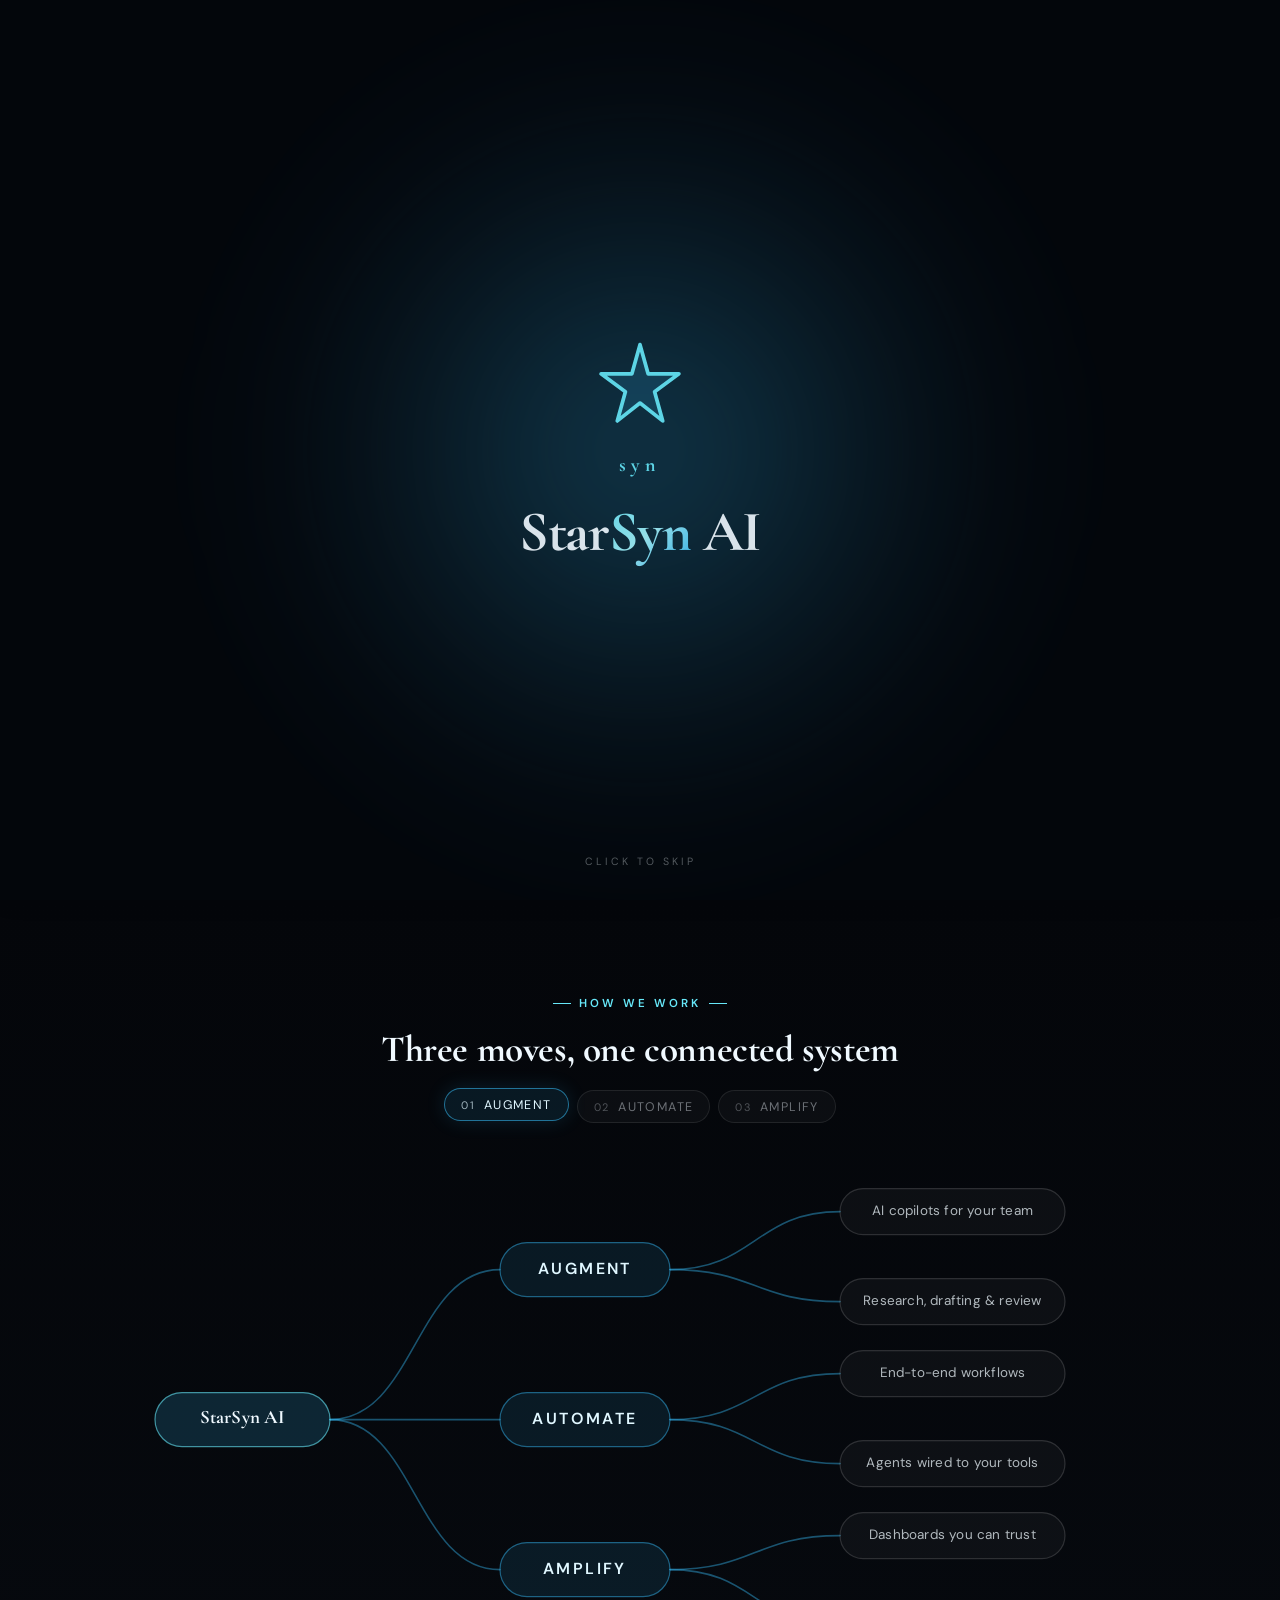
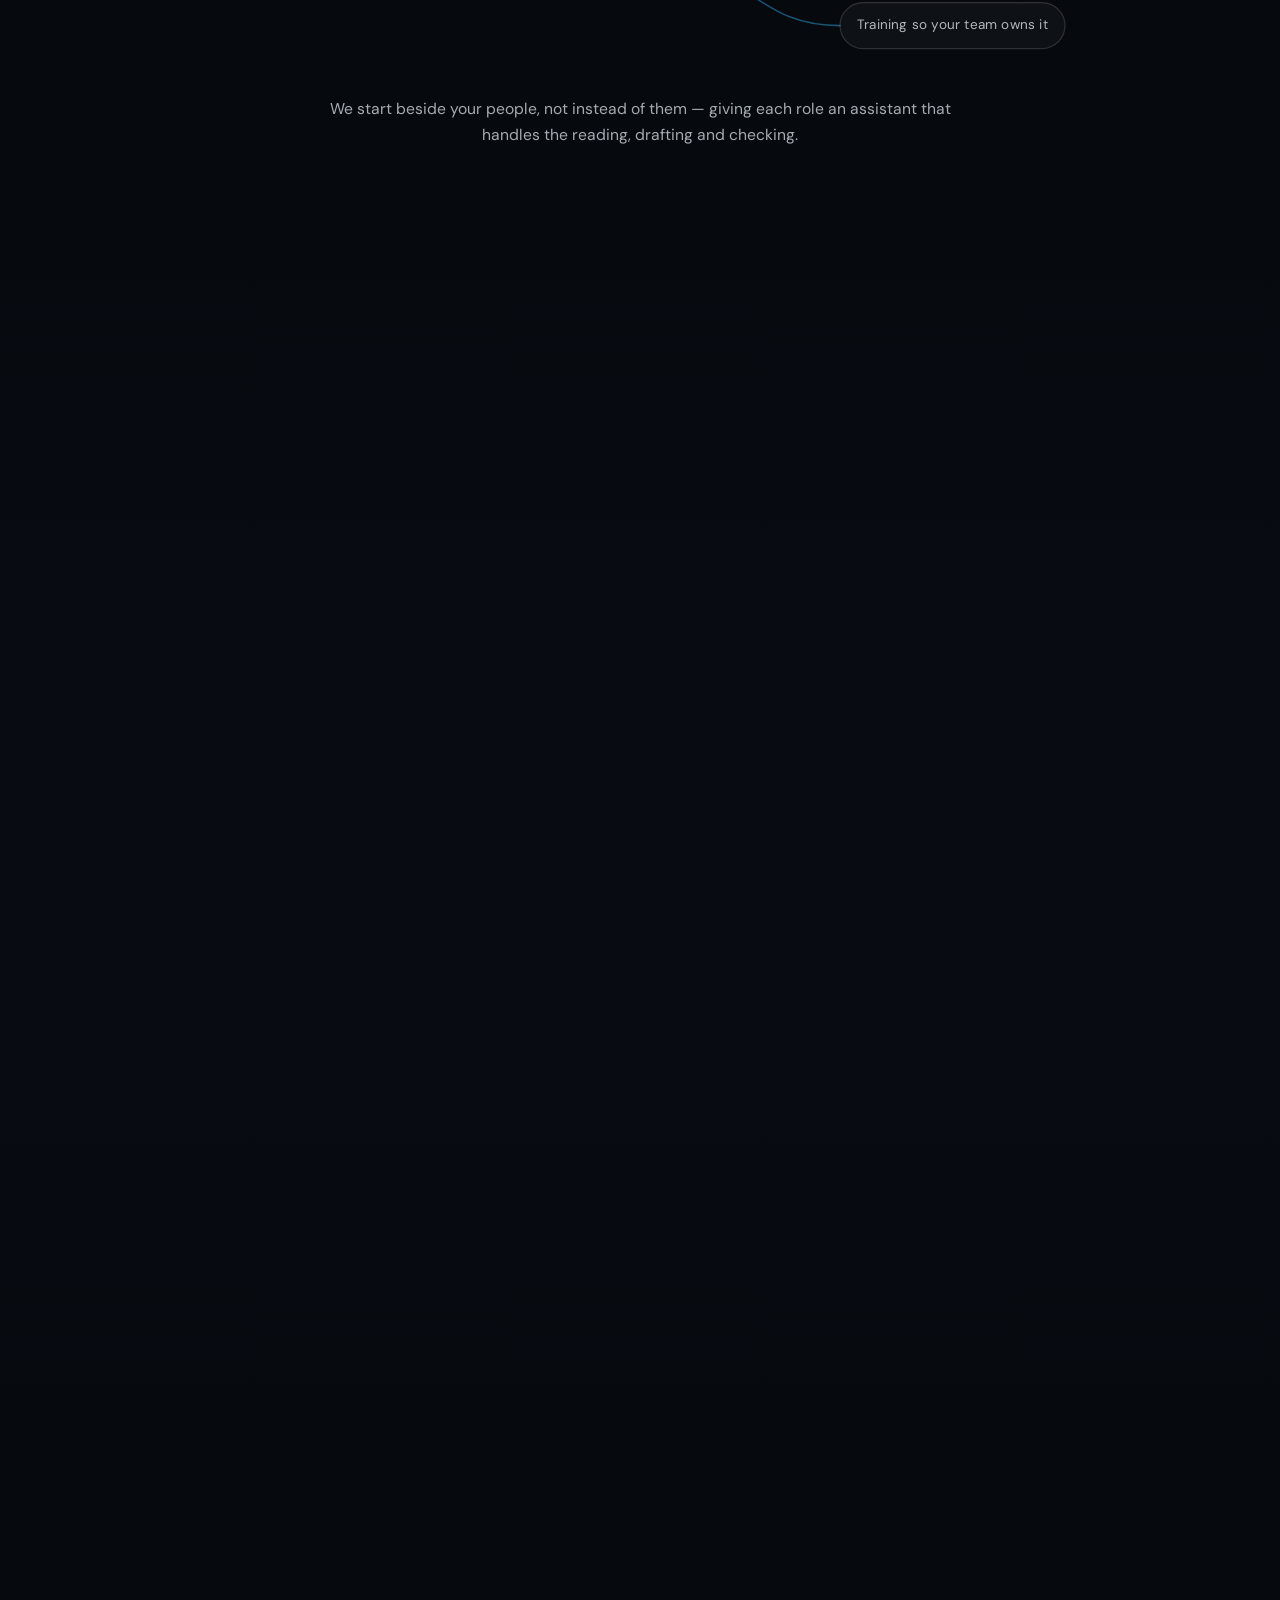
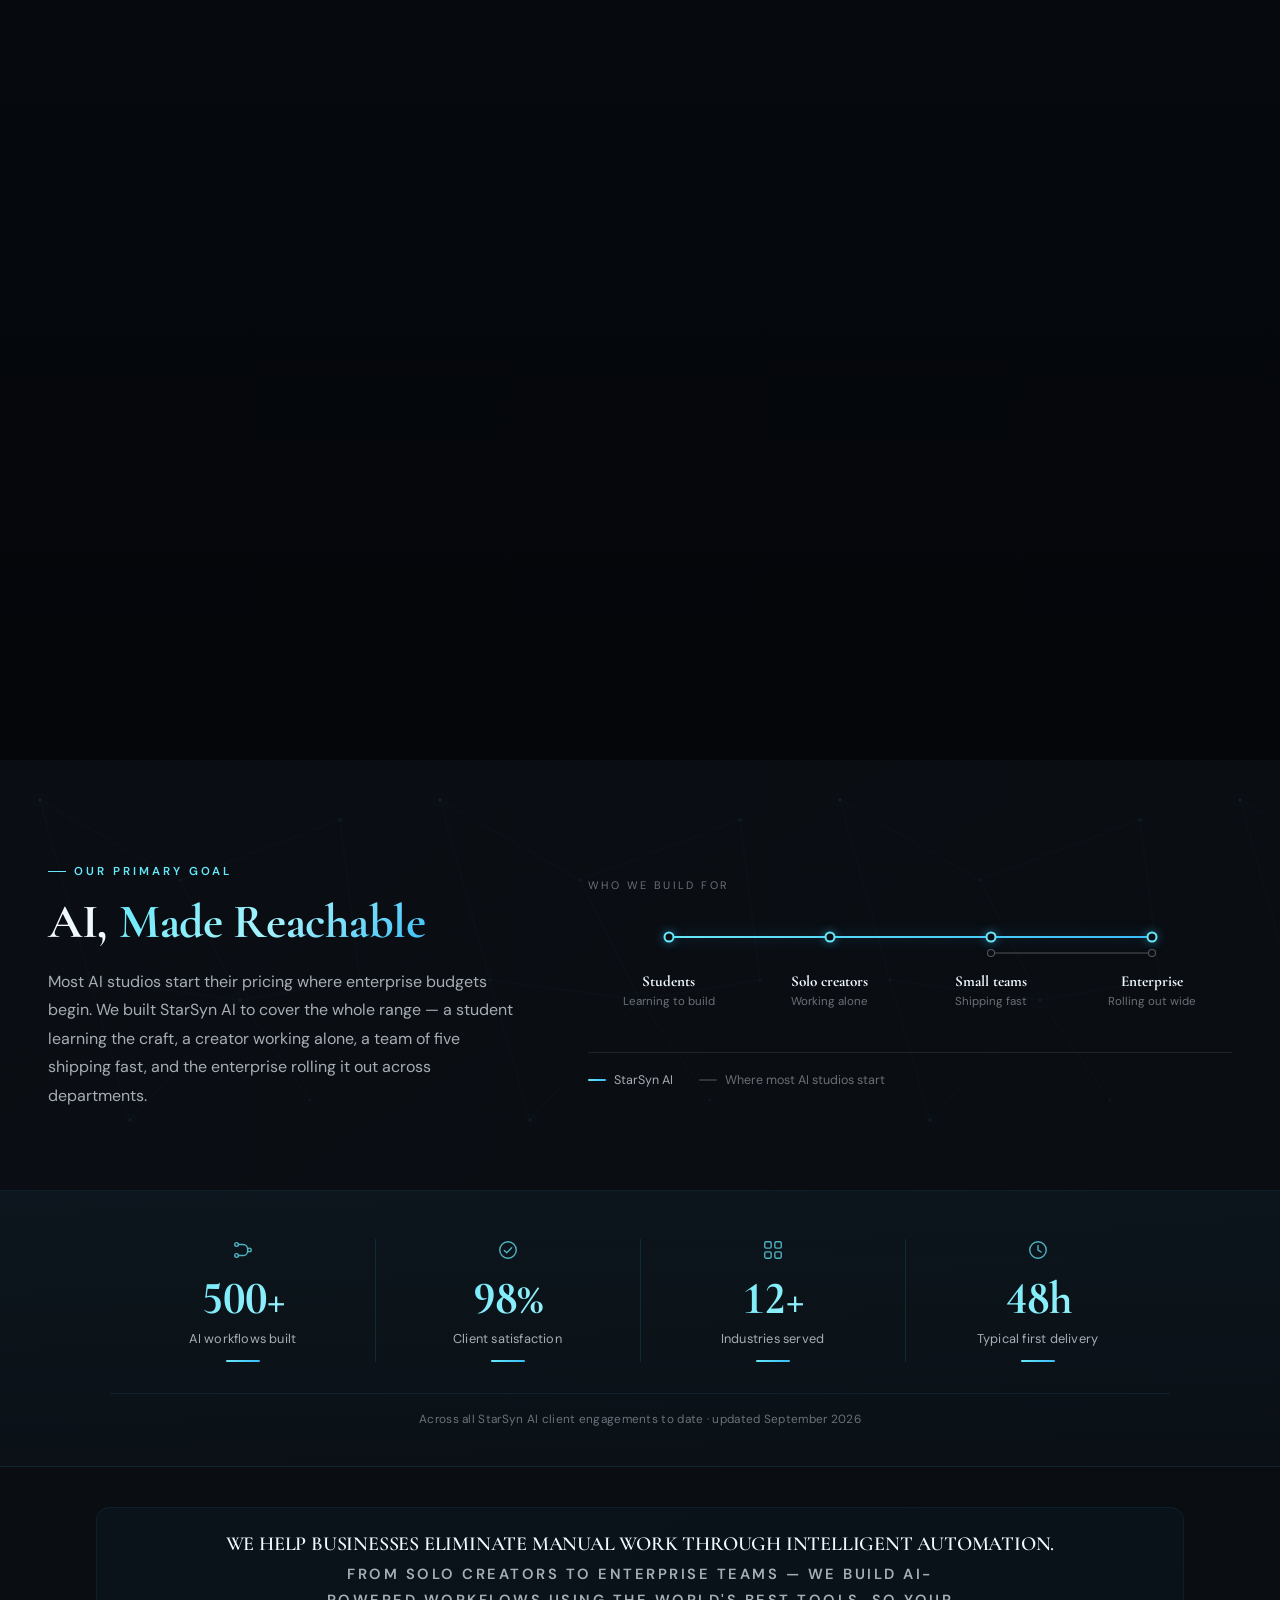
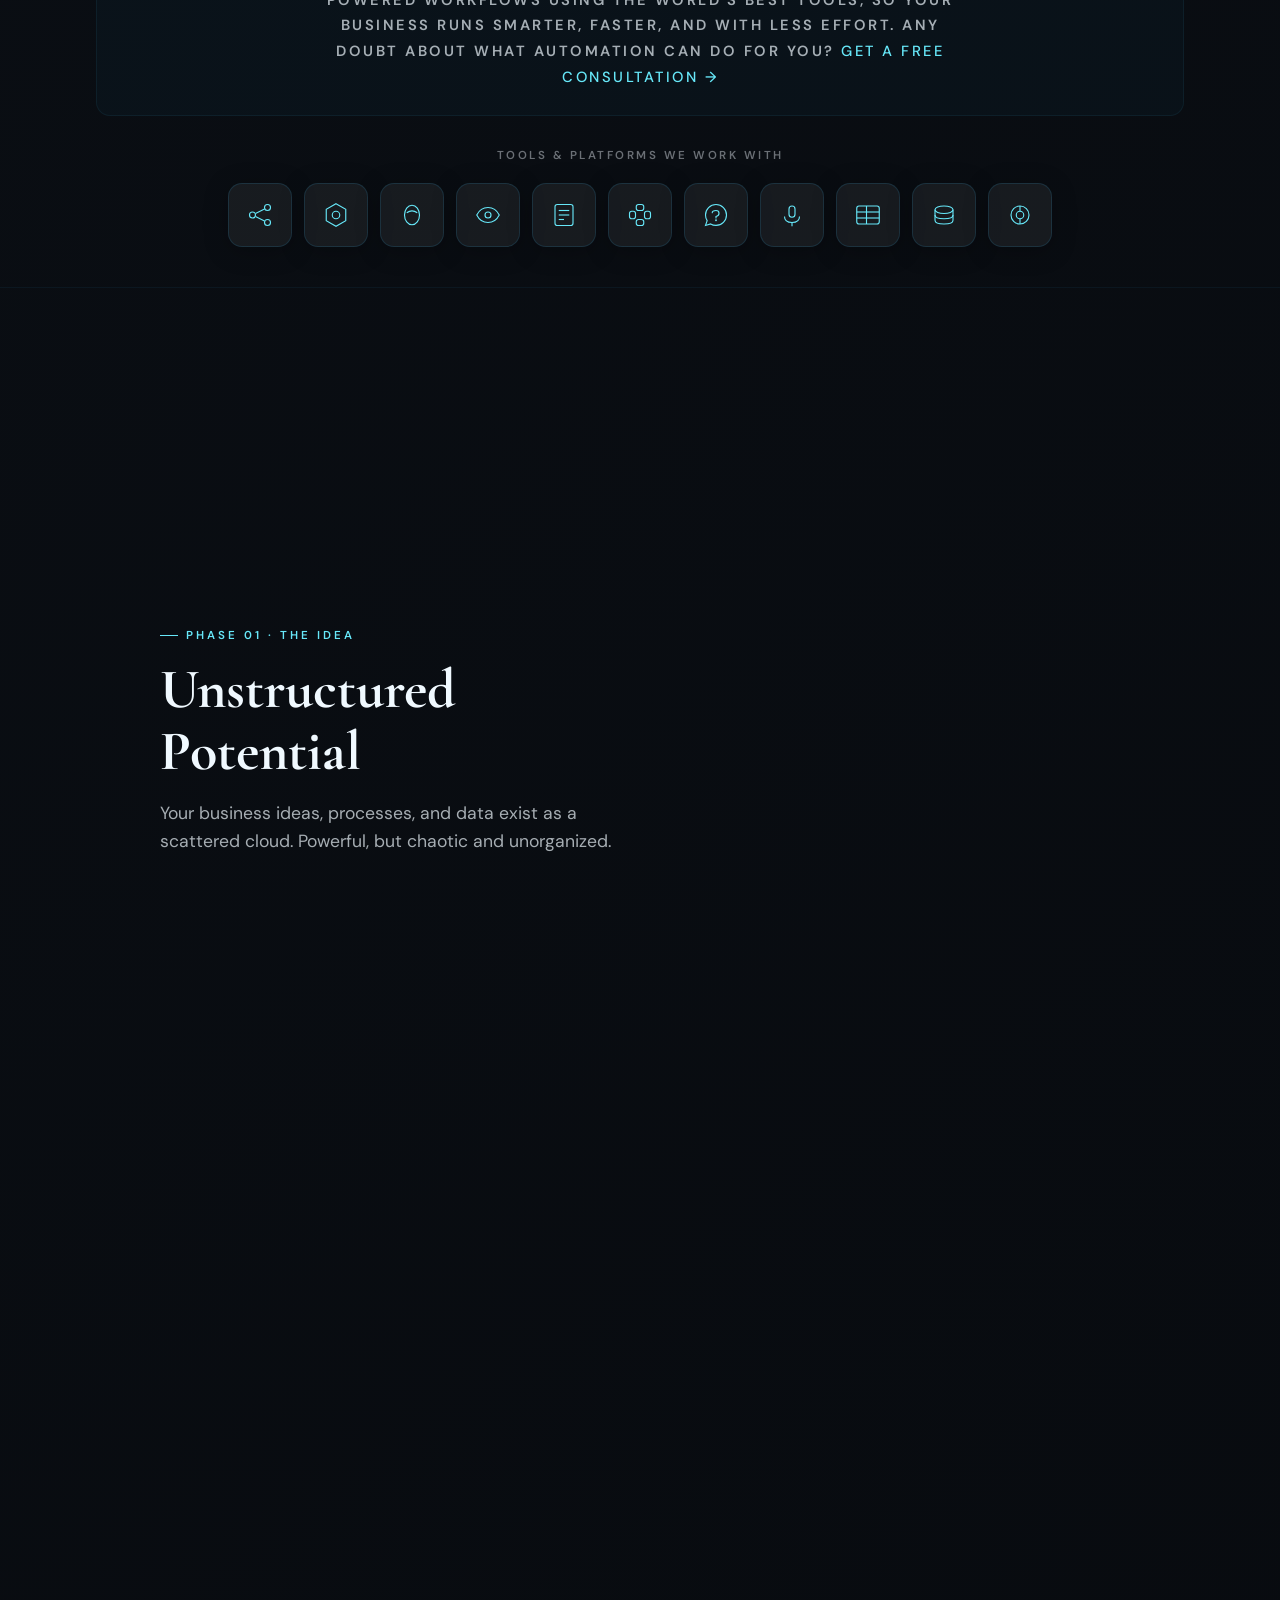
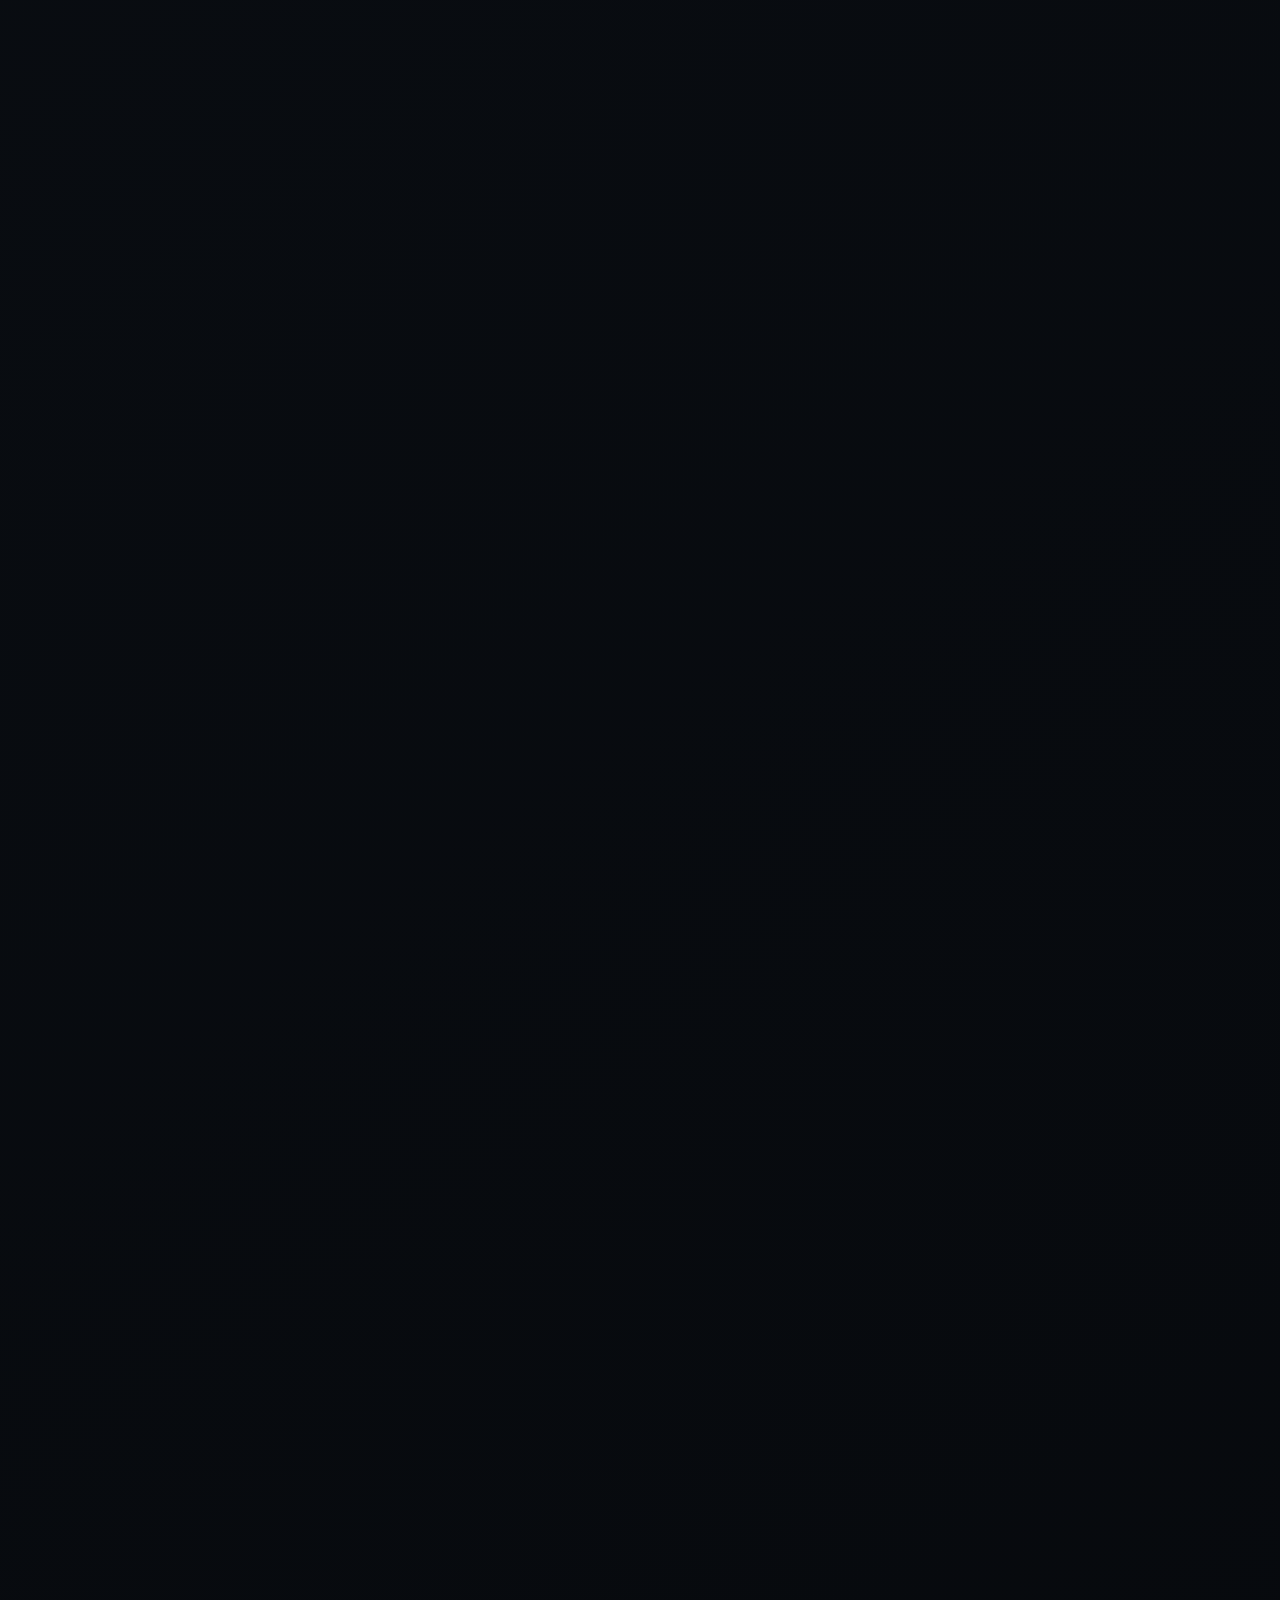
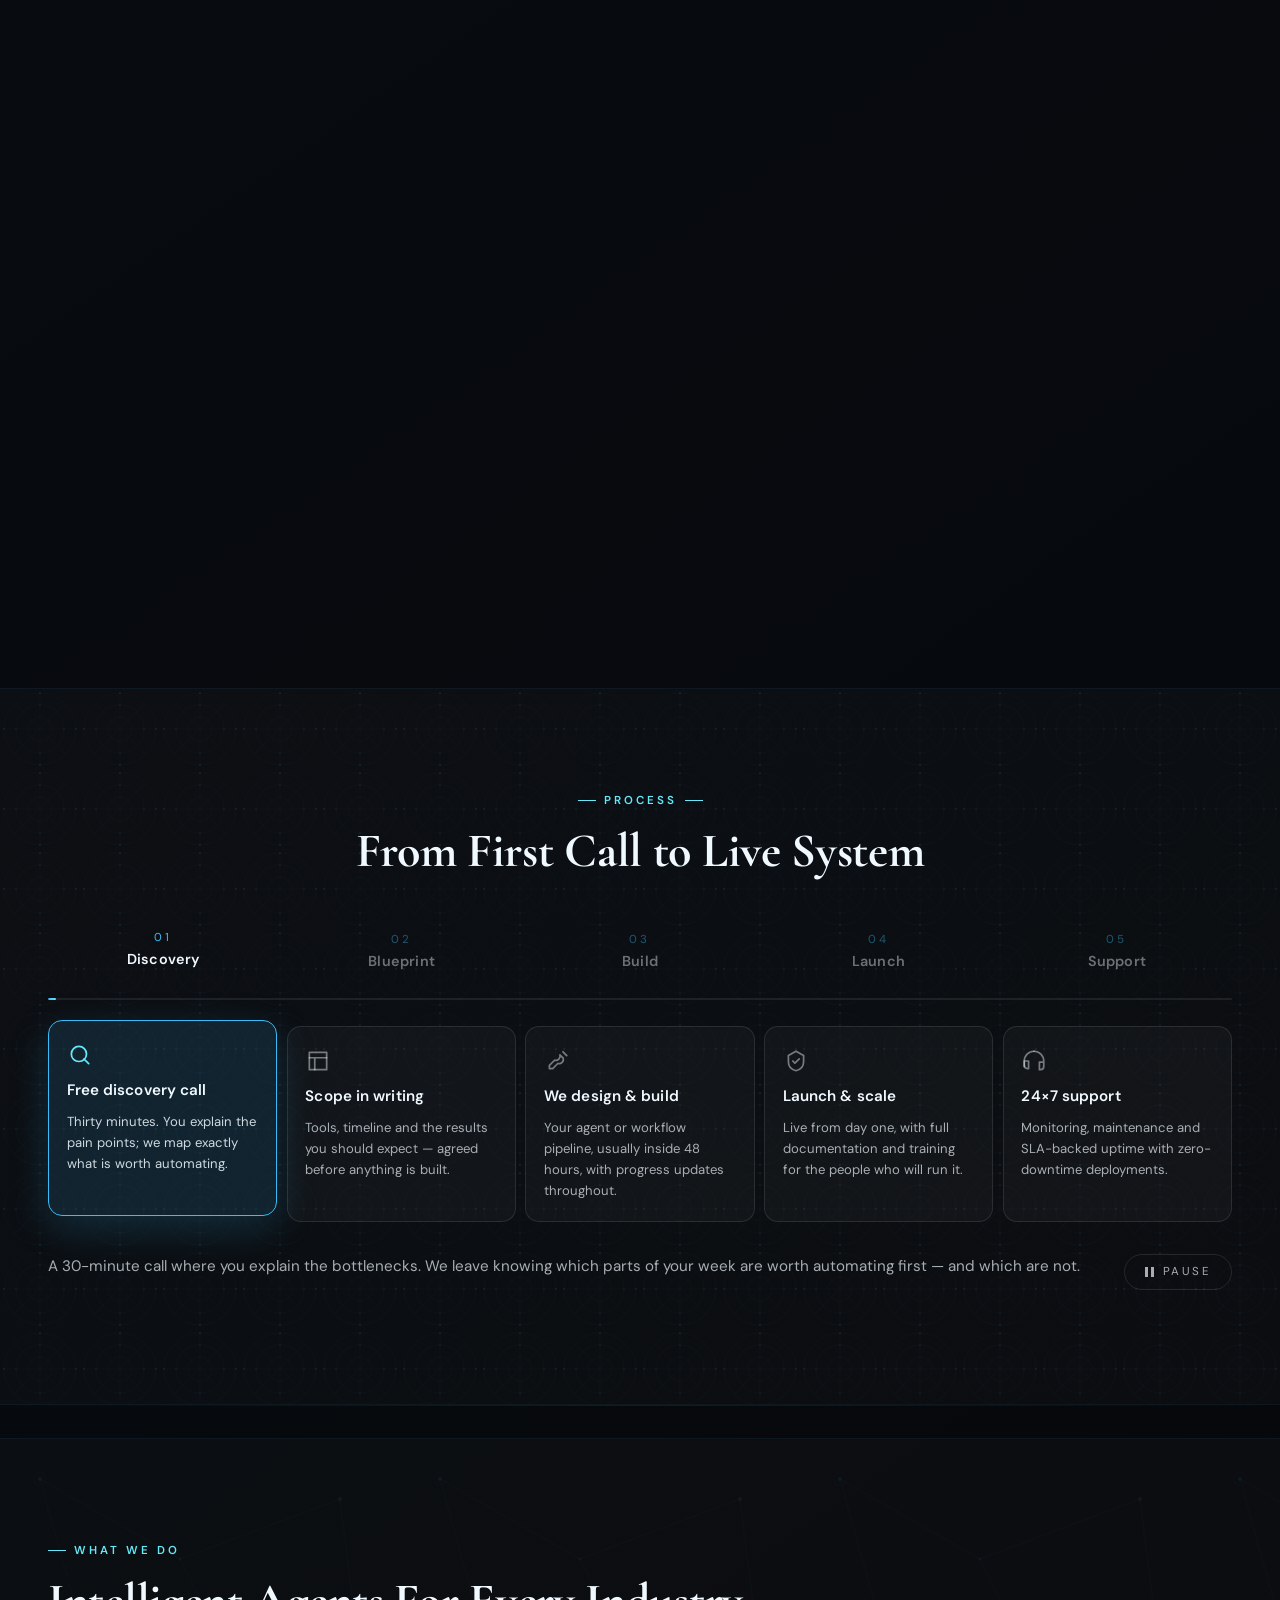
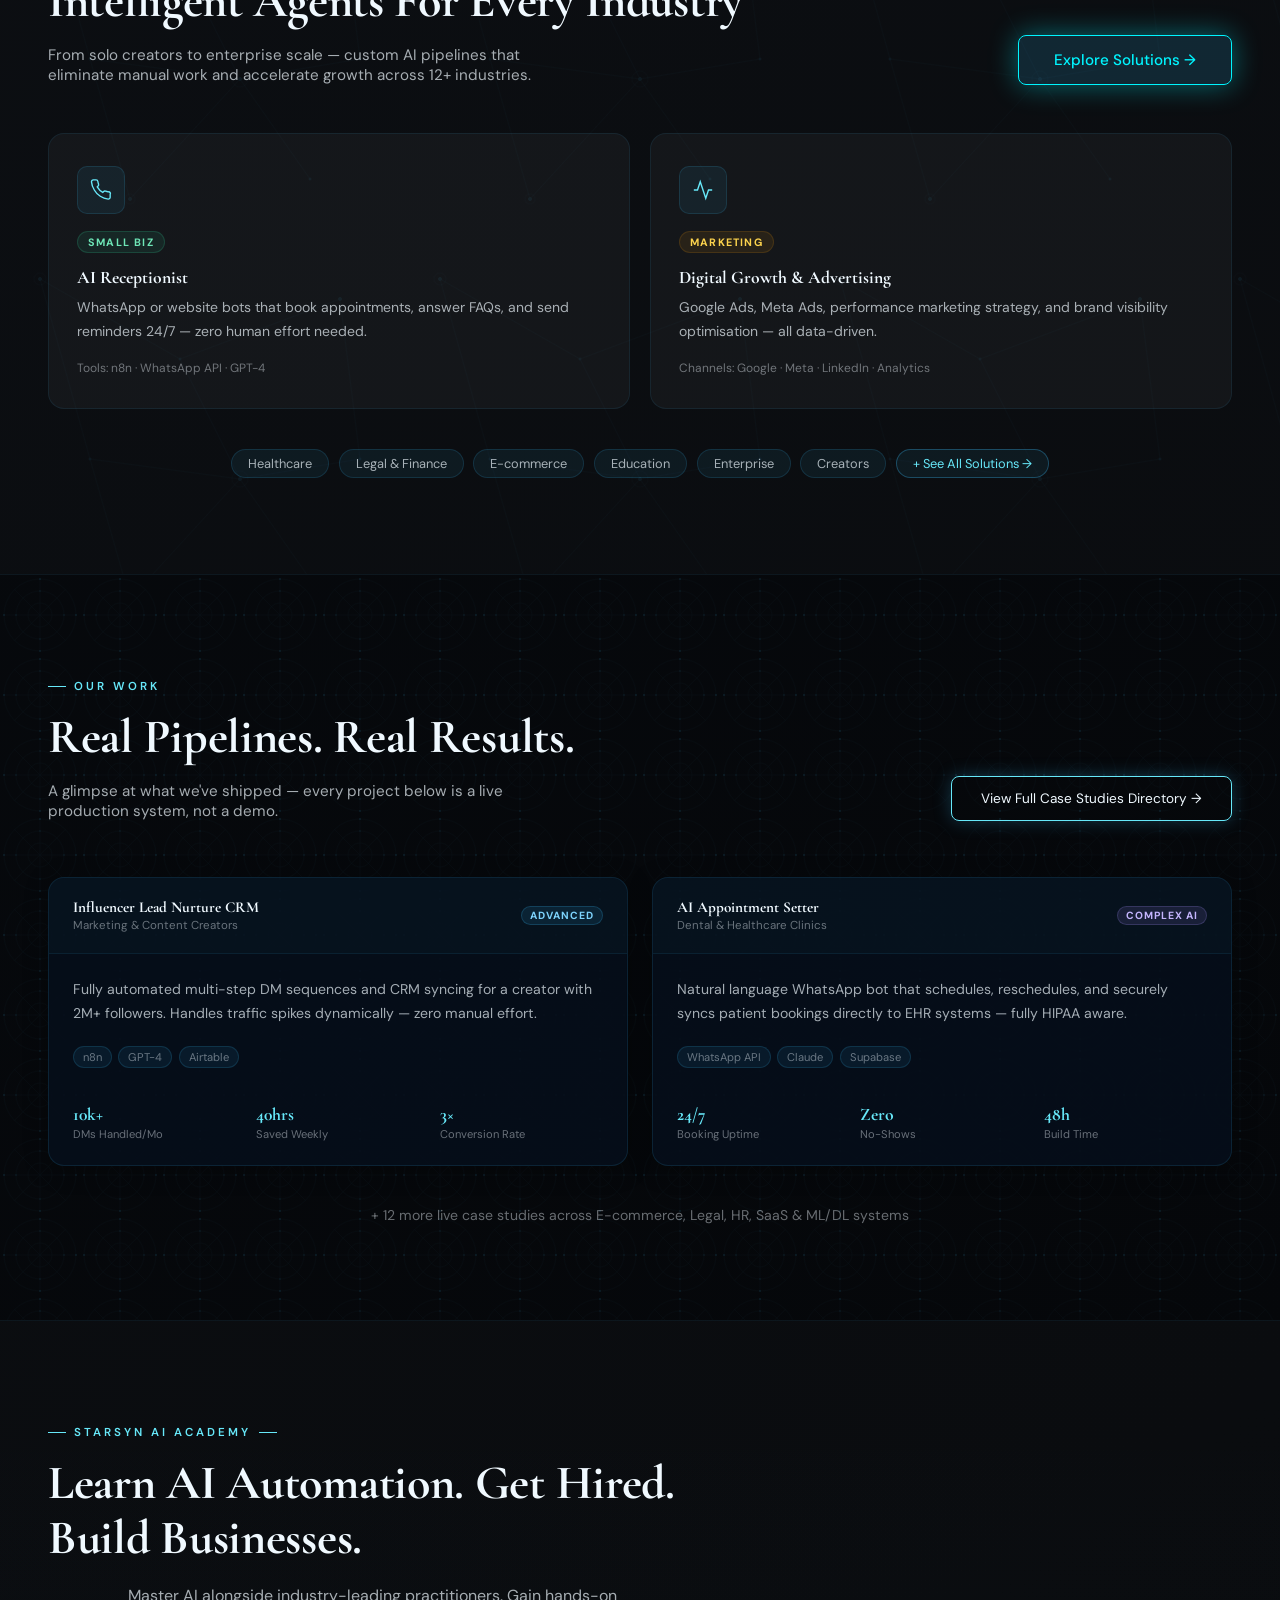
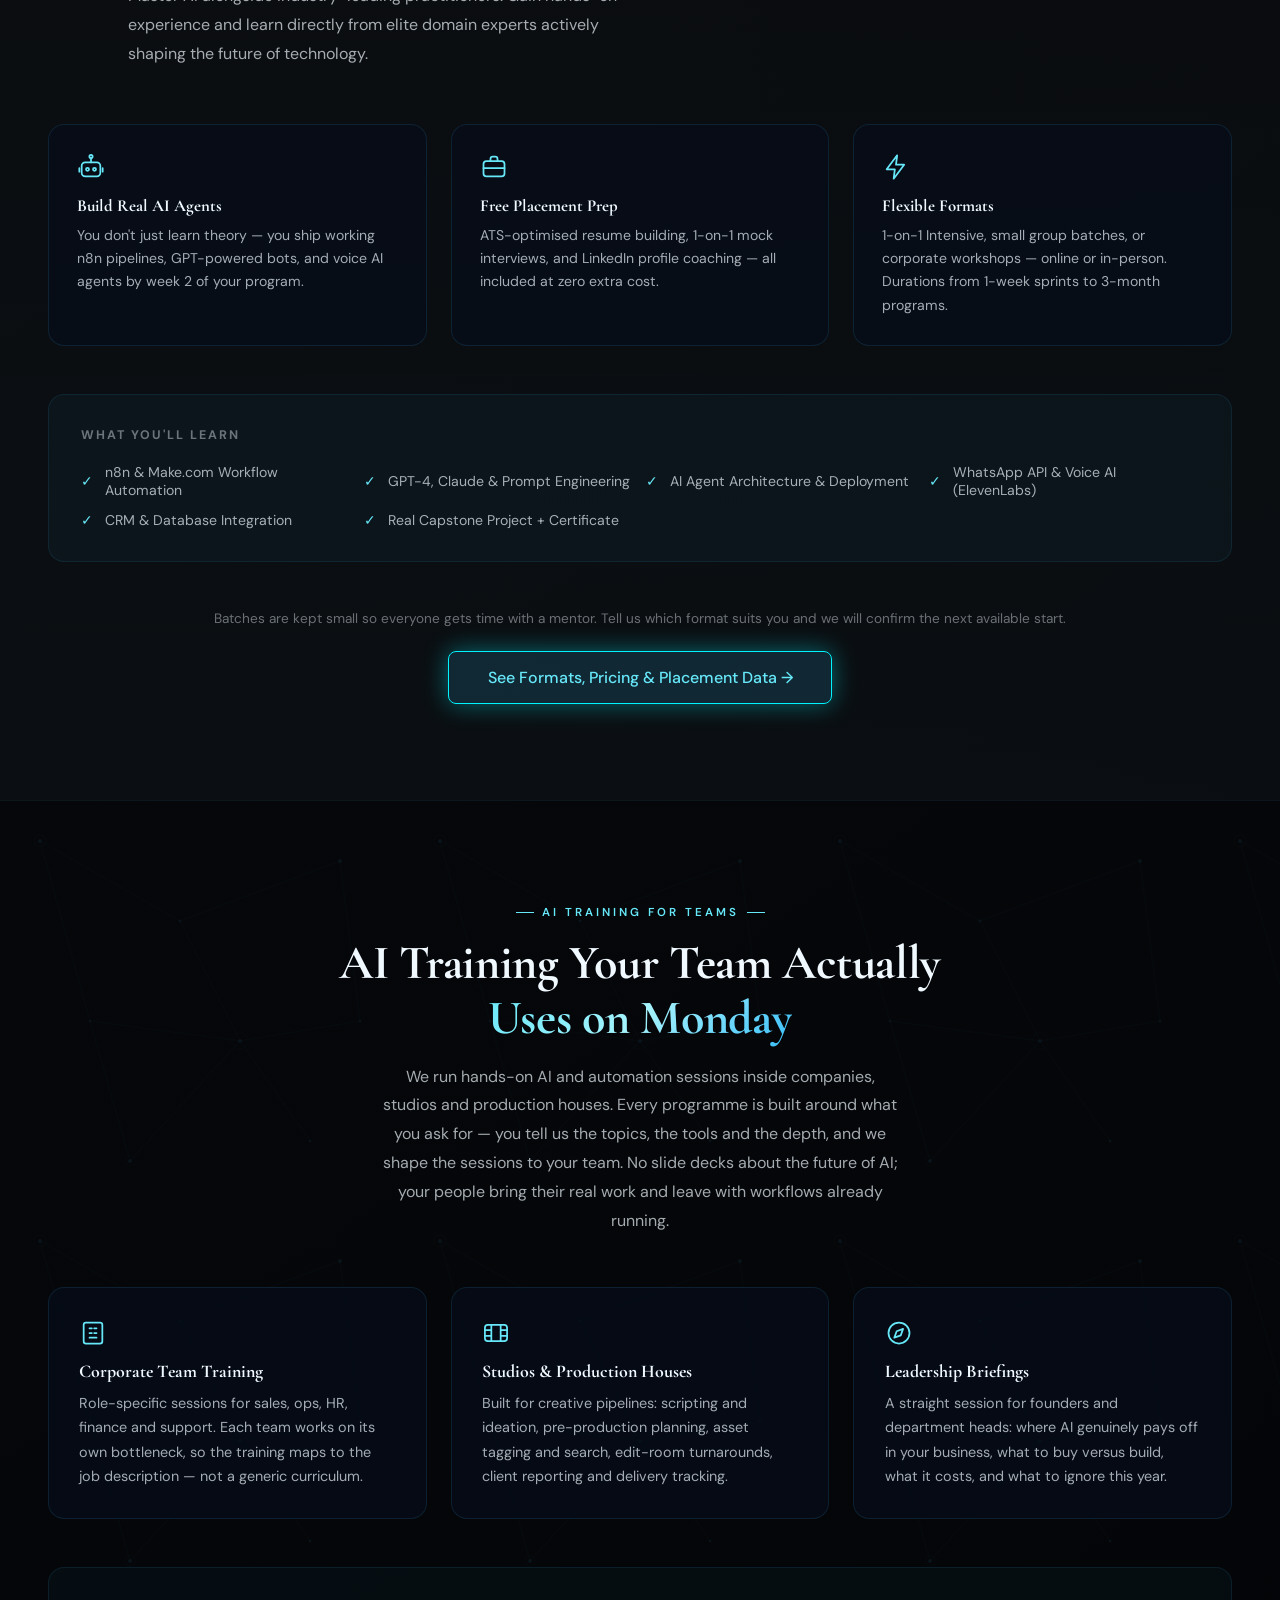
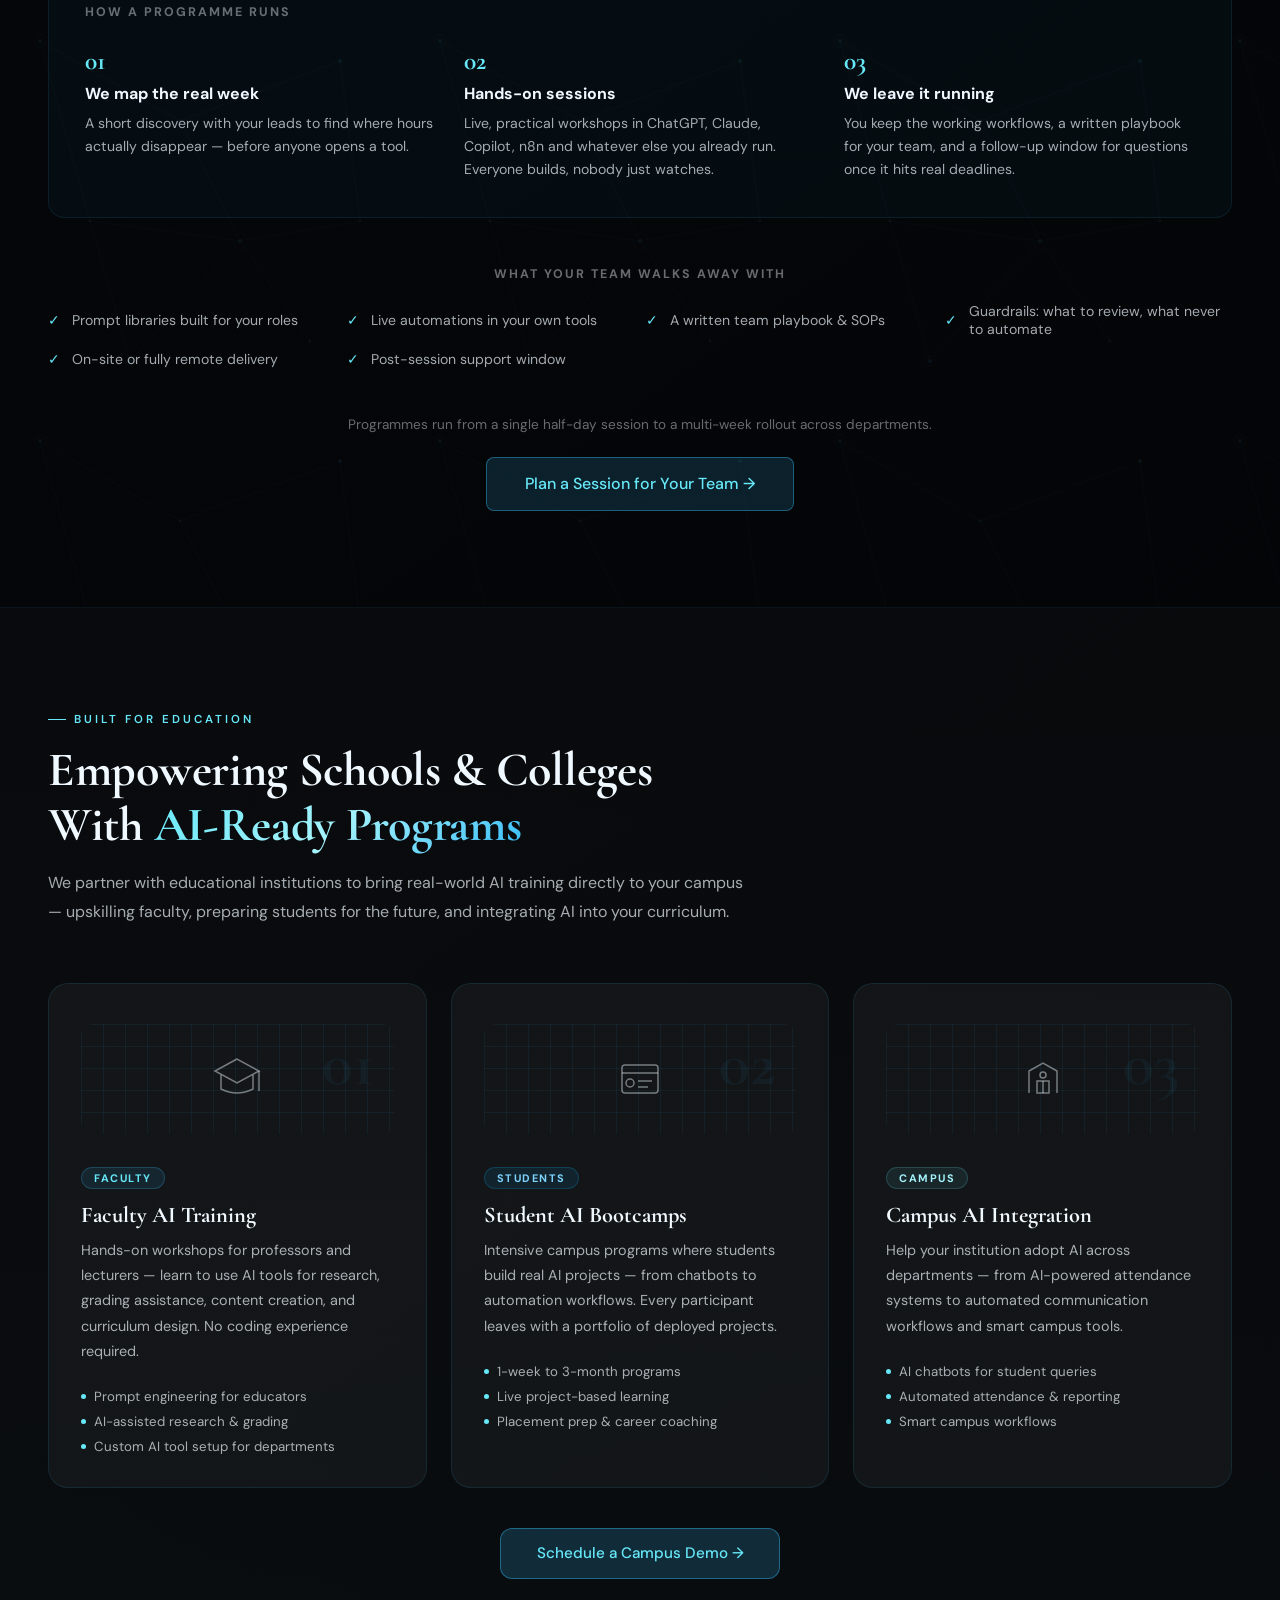
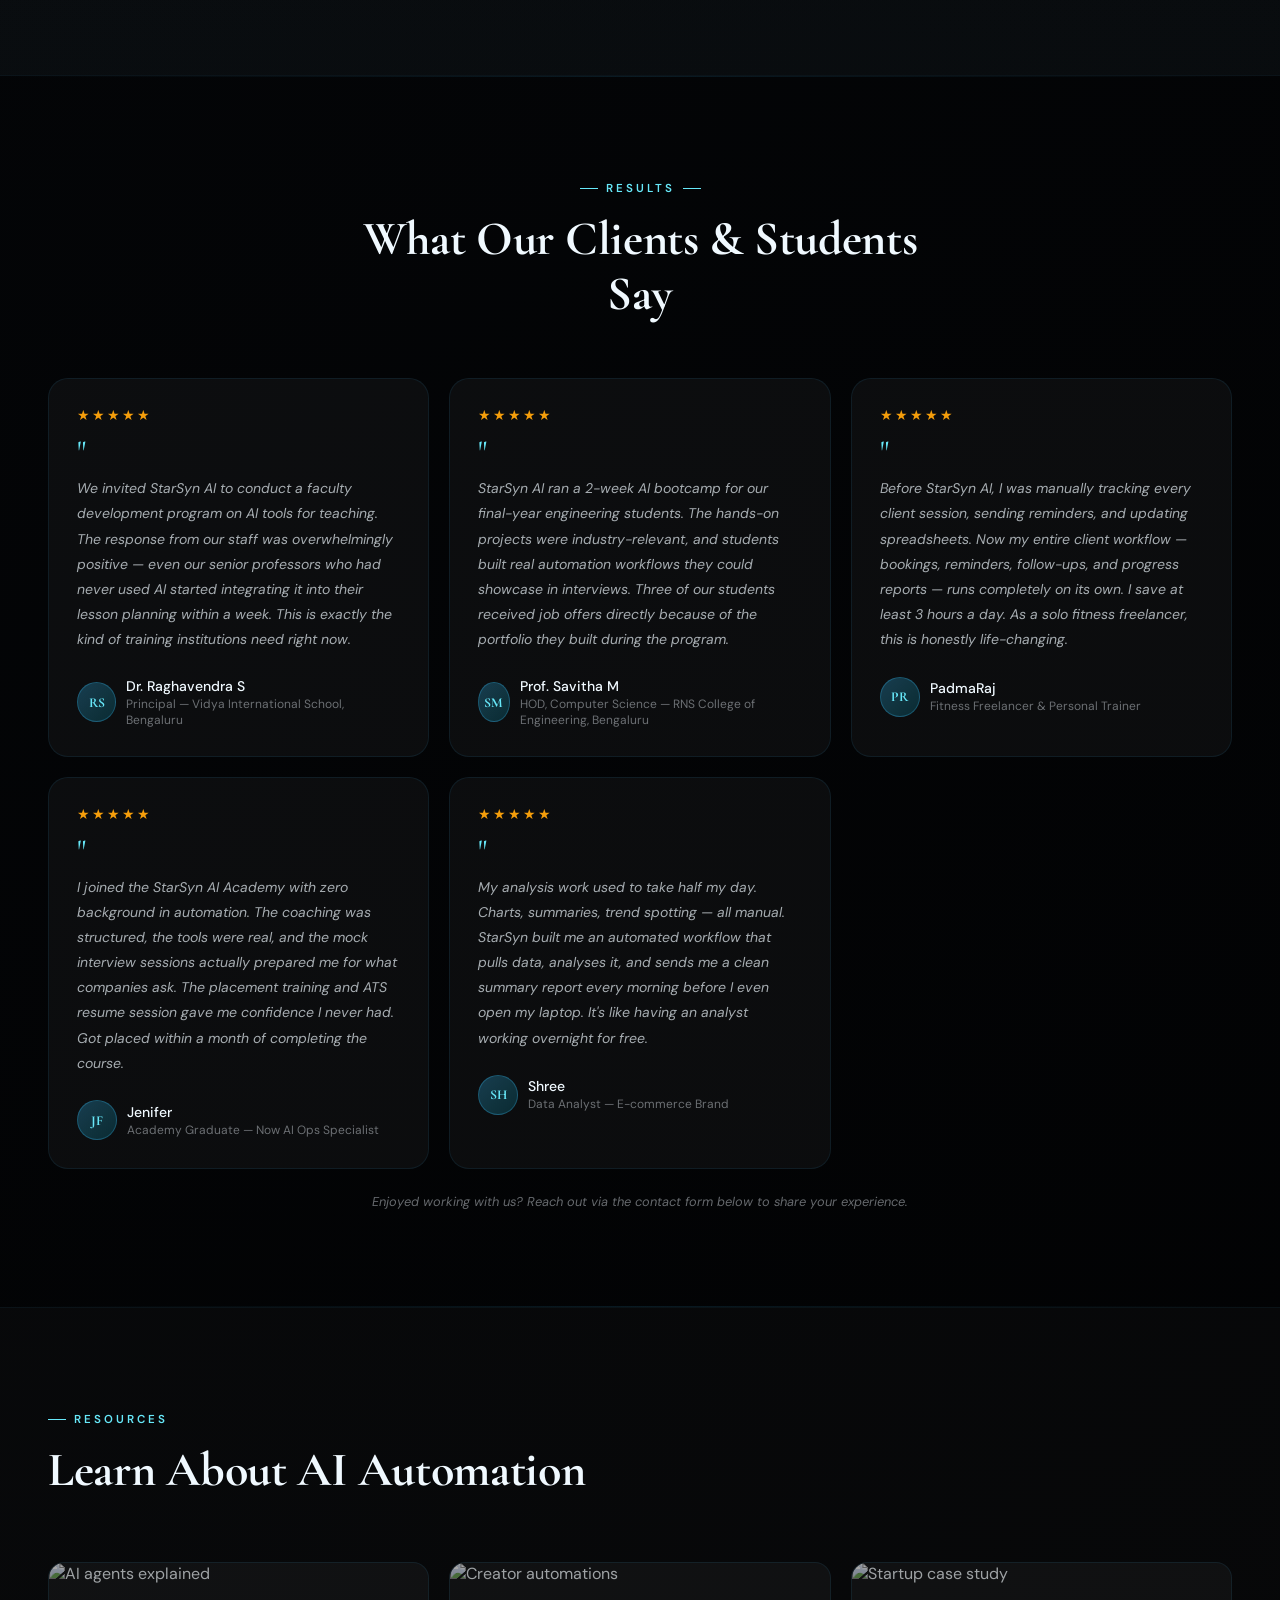
==== index.html @ 41777ce8 "Reclaim the wasted page width; break the centred rhythm Container went 1120px -> 1280px on all eight" ====
<!DOCTYPE html>
<html lang="en">
<head>
<meta charset="UTF-8"/>
<meta name="viewport" content="width=device-width, initial-scale=1.0"/>
<title>StarSyn AI — Automate. Augment. Accelerate.</title>
<meta name="description" content="StarSyn AI builds AI agents and automation workflows for businesses, studios and enterprises — and runs hands-on corporate AI training so your team can use them. Book a free consultation today."/>
<meta name="keywords" content="AI automation, AI agents, n8n, workflow automation, corporate AI training, AI training for teams, AI workshops for companies, AI upskilling, production studio automation, AI internship, India, StarSyn AI"/>
<meta name="author" content="StarSyn AI"/>
<meta property="og:title" content="StarSyn AI — Automate. Augment. Accelerate."/>
<meta property="og:description" content="We build intelligent AI agents that eliminate grunt work and accelerate your business growth."/>
<meta property="og:type" content="website"/>
<meta property="og:image" content="https://www.starsynai.com/assets/img/og-card.png"/>
<meta property="og:image:width" content="1200"/>
<meta property="og:image:height" content="630"/>
<meta property="og:image:alt" content="StarSyn AI — Automate. Augment. Accelerate."/>
<meta name="twitter:image" content="https://www.starsynai.com/assets/img/og-card.png"/>
<meta name="twitter:card" content="summary_large_image"/>
<meta property="og:url" content="https://www.starsynai.com/"/>
<link rel="canonical" href="https://www.starsynai.com/"/>
<!-- Google Analytics GA4 -->
<script async src="https://www.googletagmanager.com/gtag/js?id=G-5E94DWD6KF"></script>
<script>
window.dataLayer = window.dataLayer || [];
function gtag(){dataLayer.push(arguments);}
gtag('js', new Date());
gtag('config', 'G-5E94DWD6KF');
</script>
<script type="application/ld+json">
[
  {
    "@context": "https://schema.org",
    "@type": "Organization",
    "name": "StarSyn AI",
    "url": "https://www.starsynai.com",
    "logo": "https://www.starsynai.com/favicon.svg",
    "description": "AI automation agency building intelligent agents and workflows for creators, startups, and enterprises.",
    "founder": {"@type": "Person", "name": "Hariharan Murthy", "jobTitle": "Founder & CEO", "sameAs": "https://www.linkedin.com/in/hariharan-murthy/"},
    "contactPoint": {"@type": "ContactPoint", "telephone": "+91-78678-38938", "email": "starsynaiindia@gmail.com", "contactType": "customer service"},
    "areaServed": "Worldwide",
    "sameAs": [
      "https://www.linkedin.com/company/starsynai",
      "https://www.instagram.com/starsynai"
    ]
  },
  {
    "@context": "https://schema.org",
    "@type": "WebSite",
    "name": "StarSyn AI",
    "url": "https://www.starsynai.com",
    "potentialAction": {
      "@type": "SearchAction",
      "target": "https://www.starsynai.com/?s={search_term_string}",
      "query-input": "required name=search_term_string"
    }
  },
  {
    "@context": "https://schema.org",
    "@type": "ItemList",
    "name": "StarSyn AI Site Navigation",
    "itemListElement": [
      {"@type": "SiteNavigationElement", "position": 1, "name": "Services", "url": "https://www.starsynai.com/services"},
      {"@type": "SiteNavigationElement", "position": 2, "name": "Portfolio", "url": "https://www.starsynai.com/portfolio"},
      {"@type": "SiteNavigationElement", "position": 3, "name": "Academy", "url": "https://www.starsynai.com/academy"},
      {"@type": "SiteNavigationElement", "position": 4, "name": "About", "url": "https://www.starsynai.com/about"},
      {"@type": "SiteNavigationElement", "position": 5, "name": "Contact", "url": "https://www.starsynai.com/contact"}
    ]
  },
  {
    "@context": "https://schema.org",
    "@type": "Service",
    "name": "Corporate AI Training & Enablement",
    "serviceType": "AI training and workflow automation enablement for teams",
    "url": "https://www.starsynai.com/#training",
    "description": "Hands-on AI and automation training delivered inside companies, studios and production houses. Role-specific sessions in ChatGPT, Claude, Copilot and n8n, plus live workflows, a written playbook and post-session support.",
    "provider": {"@type": "Organization", "name": "StarSyn AI", "url": "https://www.starsynai.com/"},
    "areaServed": "Worldwide",
    "audience": [
      {"@type": "Audience", "audienceType": "Corporate teams"},
      {"@type": "Audience", "audienceType": "Production studios and creative agencies"},
      {"@type": "Audience", "audienceType": "Founders and department heads"}
    ],
    "hasOfferCatalog": {
      "@type": "OfferCatalog",
      "name": "AI Training Formats",
      "itemListElement": [
        {"@type": "Offer", "itemOffered": {"@type": "Service", "name": "Corporate Team Training", "description": "Role-specific hands-on AI sessions for sales, ops, HR, finance and support teams."}},
        {"@type": "Offer", "itemOffered": {"@type": "Service", "name": "Studio & Production House Training", "description": "AI workflows for scripting, pre-production, asset tagging, edit-room turnaround and client reporting."}},
        {"@type": "Offer", "itemOffered": {"@type": "Service", "name": "Leadership AI Briefings", "description": "Strategy sessions for founders and department heads on where AI pays off, and what to buy versus build."}}
      ]
    }
  }
]
</script>
<link rel="preconnect" href="https://fonts.googleapis.com"/>
<link href="https://fonts.googleapis.com/css2?family=DM+Sans:ital,wght@0,300;0,400;0,500;1,300&family=Cormorant+Garamond:wght@400;600;700&display=swap" rel="stylesheet"/>
<style>
:root{
  --bg1:#0a0e14;--bg2:#101620;--bg3:#151c26;
  --surface:rgba(255,255,255,0.05);--surface2:rgba(255,255,255,0.08);
  --border:rgba(255,255,255,0.09);--border2:rgba(255,255,255,0.16);
  --accent:#38bdf8;--accent2:#06b6d4;--accent3:#67e8f9;
  --neon:#00f5ff;--gold:#f59e0b;--green:#4ade80;
  --text:#f0f9ff;--text2:rgba(240,249,255,0.68);--text3:rgba(240,249,255,0.42);
  --serif:'Cormorant Garamond',Georgia,'Times New Roman',serif;
  --sans:'DM Sans',sans-serif;
  --r:16px;--rl:20px;
  --sh:0 4px 24px rgba(0,0,0,0.25);--shl:0 8px 40px rgba(0,0,0,0.35);
  --glow:0 0 20px rgba(56,189,248,0.18);--glowl:0 0 40px rgba(0,245,255,0.32);
  /* process pipeline tokens (overridden by the light theme) */
  --pl-accent:#38bdf8;--pl-accent2:#67e8f9;
  --pl-title:#f0f9ff;--pl-body:rgba(240,249,255,0.68);
  --pl-track:rgba(255,255,255,0.08);
  --pl-card:rgba(255,255,255,0.03);--pl-cardBorder:rgba(255,255,255,0.10);
  --pl-icon:rgba(240,249,255,0.45);
  --pl-doneCard:rgba(56,189,248,0.05);--pl-doneBorder:rgba(56,189,248,0.18);
  --pl-onCard:rgba(56,189,248,0.12);--pl-onIcon:#67e8f9;
  --pl-onTitle:#f0f9ff;--pl-onBody:rgba(240,249,255,0.85);
  --pl-onShadow:0 12px 40px rgba(56,189,248,0.18);
}
*,*::before,*::after{margin:0;padding:0;box-sizing:border-box;}
html{scroll-behavior:smooth;background-color:#020613;}
/* Cormorant Garamond defaults to old-style figures; force lining, tabular
   numerals so stats and headline numbers sit on the baseline and align. */
.trust-num,.stat-num,.step-num-inner,.section-title,h1,h2,h3,h4,.aaa-word,.hero-h1,
.case-stat-num,.pl-label .pl-n,.mm-step i{font-variant-numeric:lining-nums tabular-nums;
  font-feature-settings:'lnum' 1,'tnum' 1;}

/* Anchor targets must clear the fixed nav, or the heading lands underneath it. */
section[id],div[id]{scroll-margin-top:92px;}

body{font-family:var(--sans);animation: pageFadeIn 0.4s ease-out forwards;background:linear-gradient(145deg, #0d1219 0%, #05070a 60%, #000000 100%);color:var(--text);overflow-x:clip;min-height:100vh;}
@keyframes pageFadeIn { from { opacity: 0; } to { opacity: 1; } }

/* INJECTED ANIMATIONS */
@keyframes fadeUp { 0% { opacity: 0; transform: translateY(30px); } 100% { opacity: 1; transform: translateY(0); } }
@keyframes fadeDown { 0% { opacity: 0; transform: translateY(-30px); } 100% { opacity: 1; transform: translateY(0); } }

/* SECTION BACKGROUND ANIMATIONS */
section { position: relative; }
.section-pad { overflow: hidden; }
.bg-orbs { position:absolute; inset:0; z-index:0; pointer-events:none; opacity:0.55; background-image: url('data:image/svg+xml;utf8,<svg width="400" height="400" xmlns="http://www.w3.org/2000/svg"><g stroke="%2338bdf8" fill="%2338bdf8" opacity="0.12"><circle cx="40" cy="40" r="1.5"/><circle cx="180" cy="120" r="1"/><circle cx="340" cy="60" r="1.5"/><circle cx="90" cy="220" r="1"/><circle cx="240" cy="240" r="1.5"/><circle cx="360" cy="220" r="1"/><circle cx="130" cy="360" r="1.5"/><circle cx="310" cy="340" r="1"/><line x1="40" y1="40" x2="180" y2="120" stroke-width="0.3"/><line x1="180" y1="120" x2="340" y2="60" stroke-width="0.3"/><line x1="180" y1="120" x2="240" y2="240" stroke-width="0.3"/><line x1="40" y1="40" x2="90" y2="220" stroke-width="0.3"/><line x1="90" y1="220" x2="130" y2="360" stroke-width="0.3"/><line x1="90" y1="220" x2="240" y2="240" stroke-width="0.3"/><line x1="240" y1="240" x2="130" y2="360" stroke-width="0.3"/><line x1="240" y1="240" x2="360" y2="220" stroke-width="0.3"/><line x1="240" y1="240" x2="310" y2="340" stroke-width="0.3"/><line x1="340" y1="60" x2="360" y2="220" stroke-width="0.3"/></g><g stroke="%2338bdf8" fill="none" opacity="0.08" stroke-width="0.3"><circle cx="40" cy="40" r="6"/><circle cx="240" cy="240" r="8"/><circle cx="130" cy="360" r="5"/></g></svg>'); background-size: 400px 400px; animation: driftOrbs 30s linear infinite alternate; }
.bg-streams { position:absolute; inset:0; z-index:0; pointer-events:none; opacity:0.55; background:linear-gradient(180deg, transparent, rgba(56,189,248,0.03), transparent); background-size: 100% 200%; animation: streamFall 10s linear infinite; }
.bg-radar { position:absolute; inset:0; z-index:0; pointer-events:none; opacity:0.55; background-image: url('data:image/svg+xml;utf8,<svg width="200" height="200" xmlns="http://www.w3.org/2000/svg"><g stroke="%2338bdf8" fill="none" opacity="0.12" stroke-width="0.8"><circle cx="100" cy="100" r="30"/><circle cx="100" cy="100" r="60"/><circle cx="100" cy="100" r="90"/><line x1="100" y1="10" x2="100" y2="190"/><line x1="10" y1="100" x2="190" y2="100"/><line x1="36" y1="36" x2="164" y2="164"/><line x1="164" y1="36" x2="36" y2="164"/></g><g fill="%2338bdf8" opacity="0.2"><circle cx="100" cy="10" r="2.5"/><circle cx="100" cy="190" r="2.5"/><circle cx="10" cy="100" r="2.5"/><circle cx="190" cy="100" r="2.5"/><circle cx="100" cy="40" r="2"/><circle cx="100" cy="160" r="2"/><circle cx="40" cy="100" r="2"/><circle cx="160" cy="100" r="2"/></g></svg>'); background-size: 80px 80px; animation: radarPulse 15s linear infinite; }

@keyframes driftOrbs { 0% { transform: scale(1) translateY(0); } 100% { transform: scale(1.1) translateY(-60px); } }
@keyframes streamFall { 0% { background-position: 0 -100%; } 100% { background-position: 0 200%; } }
@keyframes radarPulse { 0% { background-size: 30px 30px; opacity: 0; } 50% { opacity: 1; } 100% { background-size: 200px 200px; opacity: 0; } }

/* PORTFOLIO HOVER OVERLAY */
.pcard, .ml-pcard { position: relative; overflow: hidden; cursor: pointer; }
.case-hover-overlay { position: absolute; inset: 0; background: rgba(2, 6, 19, 0.85); backdrop-filter: blur(4px); display: flex; align-items: center; justify-content: center; opacity: 0; transition: opacity 0.3s ease; z-index: 10; }
.pcard:hover .case-hover-overlay, .ml-pcard:hover .case-hover-overlay { opacity: 1; }
.case-hover-btn { background: var(--accent1); color: #fff; padding: 12px 24px; border-radius: 8px; font-weight: 500; font-family: var(--sans); transform: translateY(20px); transition: transform 0.3s ease; border: none; cursor: pointer; box-shadow: var(--glow); display: flex; align-items: center; gap: 8px; }
.pcard:hover .case-hover-btn, .ml-pcard:hover .case-hover-btn { transform: translateY(0); }

/* CURSOR */
.cursor{position:fixed;width:4px;height:4px;background:var(--neon);border-radius:50%;pointer-events:none;z-index:9999;transform:translate(-50%,-50%);box-shadow:0 0 3px var(--neon);transition:width .15s,height .15s;opacity:0.6;}
.cursor-ring{position:fixed;width:18px;height:18px;border:1px solid rgba(0,245,255,0.15);border-radius:50%;pointer-events:none;z-index:9998;transform:translate(-50%,-50%);}

/* COOKIE */
.cookie-banner{position:fixed;bottom:0;left:0;right:0;z-index:900;background:#ffffff;border-top:1px solid #e5e7eb;padding:1rem 3rem;display:flex;align-items:center;justify-content:space-between;gap:1rem;flex-wrap:wrap;box-shadow:0 -4px 28px rgba(0,0,0,0.12);transform:translateY(0);transition:transform .4s;}
.cookie-banner.hidden{transform:translateY(110%);}
.cookie-banner p{font-size:.82rem;color:#444444;max-width:600px;line-height:1.6;}
.cookie-banner p a{color:#0ea5e9;text-decoration:none;}
.cookie-btns{display:flex;gap:.75rem;flex-shrink:0;}
.c-accept{background:#0ea5e9;color:#ffffff;border:none;padding:.45rem 1.2rem;border-radius:8px;font-size:.82rem;cursor:pointer;font-family:var(--sans);}
.c-decline{background:#f3f4f6;border:1px solid #e5e7eb;color:#555555;padding:.45rem 1.2rem;border-radius:8px;font-size:.82rem;cursor:pointer;font-family:var(--sans);}

/* FLOATING */
.float-wrap{position:fixed;bottom:2rem;right:2rem;z-index:800;display:flex;flex-direction:column;gap:.75rem;align-items:flex-end;}
.float-dot{width:7px;height:7px;background:var(--green);border-radius:50%;animation:pulse 2s infinite;}
.wa-btn{width:48px;height:48px;background:#25d366;border-radius:50%;border:none;cursor:pointer;display:flex;align-items:center;justify-content:center;box-shadow:0 4px 16px rgba(37,211,102,0.4);transition:all .2s;animation:fadeUp .6s 1.8s ease both;}
.wa-btn:hover{transform:scale(1.1);}
.wa-btn svg{width:26px;height:26px;fill:#fff;}

/* NAVBAR */
nav{position:fixed;top:0;left:0;right:0;z-index:500;display:flex;align-items:center;justify-content:space-between;padding:1rem 3.5rem;border-bottom:1px solid rgba(56,189,248,0.08);backdrop-filter:blur(24px);background:rgba(6,14,27,0.82);animation:fadeDown .6s ease both;}
.logo{font-family:var(--serif);font-weight:700;font-size:1.5rem;text-decoration:none;color:var(--text);display:flex;align-items:center;gap:10px;}
/* SVG LOGO */
.logo-svg-wrap{position:relative;width:38px;height:38px;flex-shrink:0;}
.logo-svg-wrap svg{width:38px;height:38px;}
.logo-name{color:var(--text);white-space:nowrap;}
@media(max-width:600px){/* Logo + CTA + hamburger will not fit; the mobile menu already carries the same Book Free Call action. */.nav-right .btn-primary{display:none;}.logo-name{font-size:1.15rem;}}
.logo-name span{color:var(--accent3);}
.nav-links{display:flex;gap:2rem;list-style:none;}
.nav-links a{color:var(--text2);text-decoration:none;font-size:.875rem;transition:color .2s;position:relative;}
.nav-links a::after{content:'';position:absolute;bottom:-3px;left:0;width:0;height:1px;background:var(--accent3);transition:width .25s;}
.nav-links a:hover{color:var(--text);}
.nav-links a:hover::after{width:100%;}
.nav-right{display:flex;align-items:center;gap:.85rem;}
.hamburger{display:none;flex-direction:column;gap:5px;cursor:pointer;background:none;border:none;padding:4px;}
.hamburger span{display:block;width:22px;height:1.5px;background:var(--text2);transition:all .3s;}
.hamburger.open span:nth-child(1){transform:rotate(45deg) translate(4px,4px);}
.hamburger.open span:nth-child(2){opacity:0;}
.hamburger.open span:nth-child(3){transform:rotate(-45deg) translate(4px,-4px);}
.mobile-menu{display:none;position:fixed;top:65px;left:0;right:0;background:rgba(6,14,27,0.98);border-bottom:1px solid rgba(56,189,248,0.1);padding:2rem 3rem;z-index:499;backdrop-filter:blur(20px);}
.mobile-menu.open{display:block;}
.mobile-menu ul{list-style:none;display:flex;flex-direction:column;gap:1.25rem;}
.mobile-menu a{color:var(--text2);text-decoration:none;font-size:1rem;transition:color .2s;}
.mobile-menu a:hover{color:var(--accent3);}
.btn-ghost{background:none;border:1px solid var(--border);color:var(--text2);padding:.48rem 1.1rem;border-radius:8px;font-size:.85rem;cursor:pointer;transition:all .2s;font-family:var(--sans);}
.btn-ghost:hover{border-color:var(--accent);color:var(--accent3);}
.btn-primary{background:rgba(56,189,248,0.15);color:var(--accent3);border:1px solid rgba(56,189,248,0.4);padding:.55rem 1.3rem;border-radius:8px;font-size:.875rem;font-weight:500;cursor:pointer;font-family:var(--sans);transition:all .2s;}
.btn-primary:hover{box-shadow:var(--glow);border-color:var(--neon);color:var(--neon);}

/* SECTIONS */
section{position:relative;z-index:1;}
.container{max-width:1280px;margin:0 auto;padding:0 3rem;}
/* Alternating section alignment: a page centred the whole way down reads as
   one narrow column, so every other section anchors left instead. */
.sec-left{text-align:left;}
.sec-left .eyebrow{justify-content:flex-start;}
.sec-left .section-sub{margin-left:0;margin-right:0;}
@media(max-width:820px){
  .sec-left{text-align:center;}
  .sec-left .eyebrow{justify-content:center;}
  .sec-left .section-sub{margin-left:auto;margin-right:auto;}
}

.section-pad{padding:6rem 0;}
.eyebrow{display:inline-flex;align-items:center;gap:8px;font-size:.72rem;font-weight:600;letter-spacing:3px;color:var(--accent3);text-transform:uppercase;margin-bottom:1rem;}
.eyebrow-line{width:18px;height:1px;background:var(--accent3);}
.section-title{font-family:var(--serif);font-size:clamp(2rem,3.8vw,3rem);font-weight:700;line-height:1.15;letter-spacing:-.3px;margin-bottom:1rem;color:var(--text);}
.section-sub{color:var(--text2);font-size:1rem;line-height:1.8;max-width:520px;}
.divider{height:1px;background:linear-gradient(90deg,transparent,rgba(56,189,248,0.12),transparent);}
.surface-s{background:rgba(255,255,255,0.018);border-top:1px solid rgba(56,189,248,0.06);border-bottom:1px solid rgba(56,189,248,0.06);}
.neon-click{cursor:pointer;}
.neon-click.lit{box-shadow:0 0 0 2px var(--neon),0 0 22px rgba(0,245,255,0.32),inset 0 0 16px rgba(0,245,255,0.05)!important;border-color:var(--neon)!important;}

/* HERO */
/* hero bg is pure CSS gradient — no image */
.tool-tile{position:absolute;background:rgba(255,255,255,0.07);border:1px solid rgba(56,189,248,0.2);border-radius:14px;display:flex;align-items:center;justify-content:center;backdrop-filter:blur(8px);animation:floatBob linear infinite;box-shadow:var(--sh);}
.tt1{width:56px;height:56px;top:17%;left:7%;animation-duration:6s;}
.tt2{width:52px;height:52px;top:28%;left:14%;animation-duration:7.5s;animation-delay:1s;}
.tt3{width:60px;height:60px;top:15%;right:8%;animation-duration:5.5s;animation-delay:.4s;}
.tt4{width:50px;height:50px;top:35%;right:6%;animation-duration:8s;animation-delay:1.6s;}
.tt5{width:54px;height:54px;bottom:30%;left:5%;animation-duration:6.5s;animation-delay:2s;}
.tt6{width:50px;height:50px;bottom:24%;right:11%;animation-duration:7s;animation-delay:.8s;}
.tt7{width:58px;height:58px;top:54%;left:10%;animation-duration:6s;animation-delay:3s;}
.tt8{width:52px;height:52px;top:46%;right:14%;animation-duration:9s;animation-delay:1.2s;}
@keyframes floatBob{0%,100%{transform:translateY(0) rotate(0);}30%{transform:translateY(-10px) rotate(2deg);}70%{transform:translateY(7px) rotate(-2deg);}}
.hero-badge{display:inline-flex;align-items:center;gap:8px;background:rgba(56,189,248,0.1);border:1px solid rgba(56,189,248,0.25);color:var(--accent3);font-size:.78rem;font-weight:500;padding:5px 18px;border-radius:100px;margin-bottom:2rem;letter-spacing:1px;position:relative;z-index:1;animation:fadeUp .6s .1s ease both;}
.badge-pulse{width:7px;height:7px;background:var(--accent3);border-radius:50%;animation:pulse 2s infinite;}
.grad-text{background:linear-gradient(135deg,var(--accent3) 0%,#a5f3fc 50%,var(--accent) 100%);-webkit-background-clip:text;-webkit-text-fill-color:transparent;background-clip:text;}
.hero-sub{color:var(--text2);font-size:1.1rem;line-height:1.8;max-width:600px;margin:0 auto 2.8rem;position:relative;z-index:1;animation:fadeUp .7s .3s ease both;}
.hero-btns{display:flex;gap:1rem;justify-content:center;flex-wrap:wrap;position:relative;z-index:1;animation:fadeUp .7s .4s ease both;margin-bottom:4rem;}
.btn-lg{padding:.85rem 2.2rem;border-radius:12px;font-size:1rem;font-weight:500;font-family:var(--sans);cursor:pointer;transition:all .25s;}
.btn-lg.primary{background:rgba(56,189,248,0.18);border:1.5px solid rgba(56,189,248,0.5);color:var(--accent3);backdrop-filter:blur(8px);}
.btn-lg.primary:hover{box-shadow:0 0 30px rgba(0,245,255,0.4);border-color:var(--neon);color:var(--neon);}
.btn-lg.ghost{background:rgba(255,255,255,0.05);border:1px solid var(--border);color:var(--text2);}
.btn-lg.ghost:hover{border-color:var(--border2);color:var(--text);}
.hero-stats{display:flex;gap:3rem;justify-content:center;position:relative;z-index:1;animation:fadeUp .7s .5s ease both;}
.stat{text-align:center;}
.stat-num{font-family:var(--serif);font-size:2.2rem;font-weight:700;background:linear-gradient(135deg,var(--accent3),#a5f3fc);-webkit-background-clip:text;-webkit-text-fill-color:transparent;background-clip:text;}
.stat-label{color:var(--text3);font-size:.78rem;margin-top:3px;letter-spacing:.5px;}
.stat-divider{width:1px;background:rgba(56,189,248,0.18);align-self:stretch;}
.scroll-ind{position:absolute;bottom:2rem;left:50%;transform:translateX(-50%);display:flex;flex-direction:column;align-items:center;gap:8px;color:var(--text3);font-size:.7rem;letter-spacing:2px;}
.scroll-line{width:1px;height:36px;background:linear-gradient(to bottom,var(--accent3),transparent);animation:scrollAnim 2s ease infinite;}

/* TRUST BAR */
.trust-bar{background:linear-gradient(180deg,rgba(56,189,248,0.045),rgba(56,189,248,0.015));border-top:1px solid rgba(56,189,248,0.09);border-bottom:1px solid rgba(56,189,248,0.09);padding:3rem 3rem 2.4rem;}
.trust-inner{max-width:1060px;margin:0 auto;display:grid;grid-template-columns:repeat(4,1fr);gap:0;}
.trust-cell{text-align:center;padding:0 1.5rem;position:relative;}
.trust-ico{width:22px;height:22px;margin:0 auto .85rem;display:block;stroke:var(--accent3);fill:none;
  stroke-width:1.5;stroke-linecap:round;stroke-linejoin:round;opacity:.75;}
.trust-rule{width:0;height:2px;margin:.75rem auto 0;border-radius:2px;
  background:linear-gradient(90deg,var(--accent3),var(--accent));transition:width 1.1s cubic-bezier(.16,1,.3,1);}
.trust-cell.lit .trust-rule{width:34px;}
.trust-cell + .trust-cell{box-shadow:inset 1px 0 0 rgba(56,189,248,0.13);}
.trust-num{font-family:var(--serif);font-size:clamp(2.1rem,3.6vw,2.9rem);font-weight:700;line-height:1;letter-spacing:-1px;background:linear-gradient(135deg,var(--accent3),#a5f3fc);-webkit-background-clip:text;-webkit-text-fill-color:transparent;background-clip:text;}
.trust-label{color:var(--text2);font-size:.8rem;line-height:1.45;margin-top:.55rem;letter-spacing:.2px;}
.trust-basis{max-width:1060px;margin:1.9rem auto 0;padding-top:1.1rem;border-top:1px solid rgba(56,189,248,0.09);text-align:center;font-size:.74rem;color:var(--text3);letter-spacing:.3px;}
@media(max-width:780px){
  .trust-bar{padding:2.2rem 1.25rem 1.9rem;}
  .trust-inner{grid-template-columns:repeat(2,1fr);gap:1.9rem 0;}
  .trust-cell{padding:0 .75rem;}
  .trust-cell:nth-child(3){box-shadow:none;}
}

/* LOGO BAR */
.logo-bar{padding:2.5rem 3rem;border-bottom:1px solid rgba(56,189,248,0.06);}
.logo-bar p{text-align:center;color:var(--text3);font-size:.72rem;font-weight:600;letter-spacing:2.5px;text-transform:uppercase;margin-bottom:1.75rem;}
.logos-row{display:flex;flex-wrap:wrap;gap:12px;justify-content:center;}
.tool-logo{width:64px;height:64px;border-radius:14px;background:rgba(255,255,255,0.06);border:1px solid rgba(56,189,248,0.14);display:flex;align-items:center;justify-content:center;transition:all .25s;box-shadow:var(--sh);}
.tool-logo:hover{background:rgba(56,189,248,0.12);border-color:rgba(56,189,248,0.38);box-shadow:var(--glow);transform:translateY(-2px);}
.tool-logo svg{width:30px;height:30px;}

/* PHOTO STRIP */
.photo-strip{display:grid;grid-template-columns:1fr 1fr 1fr;gap:1rem;margin-top:3rem;}
.photo-card{border-radius:var(--r);overflow:hidden;position:relative;height:220px;}
.photo-card img{width:100%;height:100%;object-fit:cover;filter:saturate(0.7) brightness(0.75);transition:all .4s;}
.photo-card:hover img{filter:saturate(0.9) brightness(0.85);transform:scale(1.03);}
.photo-card-overlay{position:absolute;bottom:0;left:0;right:0;padding:1.25rem;background:linear-gradient(to top,rgba(6,14,27,0.9),transparent);}
.photo-card-overlay p{font-family:var(--serif);font-size:.95rem;font-weight:600;color:var(--text);}
.photo-card-overlay span{font-size:.78rem;color:var(--accent3);}

/* AAA */
.aaa-grid{display:grid;grid-template-columns:repeat(3,1fr);gap:1.5rem;margin-top:3.5rem;}
.aaa-card{background:rgba(255,255,255,0.045);border:1px solid rgba(56,189,248,0.11);border-radius:var(--rl);padding:2.5rem 2rem 2rem;position:relative;overflow:hidden;transition:all .3s;}
.aaa-card::before{content:'';position:absolute;top:0;left:0;right:0;height:1px;background:linear-gradient(90deg,transparent,rgba(56,189,248,0.4),transparent);opacity:0;transition:opacity .3s;}
.aaa-card:hover,.aaa-card.lit{transform:translateY(-5px);box-shadow:var(--shl);}
.aaa-card:hover::before,.aaa-card.lit::before{opacity:1;}
.aaa-icon-area{position:relative;height:110px;margin-bottom:2rem;display:flex;align-items:center;justify-content:center;border-radius:12px;}
.aaa-icon-area::before{content:'';position:absolute;inset:0;background-image:linear-gradient(rgba(56,189,248,0.07) 1px,transparent 1px),linear-gradient(90deg,rgba(56,189,248,0.07) 1px,transparent 1px);background-size:22px 22px;border-radius:12px;}
.aaa-icon-svg{position:relative;z-index:1;width:56px;height:56px;stroke:rgba(240,249,255,0.45);fill:none;stroke-width:1.5;}
.aaa-num{font-family:var(--serif);font-size:4rem;font-weight:700;color:rgba(56,189,248,0.06);position:absolute;top:.5rem;right:1.25rem;line-height:1;}
.aaa-badge{font-size:.68rem;font-weight:700;letter-spacing:1.5px;text-transform:uppercase;padding:3px 12px;border-radius:100px;margin-bottom:.75rem;display:inline-block;}
.ba1{background:rgba(56,189,248,0.1);color:var(--accent3);border:1px solid rgba(56,189,248,0.22);}
.ba2{background:rgba(14,165,233,0.1);color:#7dd3fc;border:1px solid rgba(14,165,233,0.22);}
.ba3{background:rgba(103,232,249,0.08);color:#a5f3fc;border:1px solid rgba(103,232,249,0.18);}
.aaa-card h3{font-family:var(--serif);font-size:1.4rem;font-weight:700;margin-bottom:.65rem;color:var(--text);}
.aaa-card>p{color:var(--text2);font-size:.9rem;line-height:1.75;}
.aaa-examples{margin-top:1.5rem;display:flex;flex-direction:column;gap:.5rem;}
.aaa-ex{display:flex;align-items:flex-start;gap:8px;font-size:.83rem;color:var(--text2);}
.aaa-ex-dot{width:5px;height:5px;background:var(--accent3);border-radius:50%;flex-shrink:0;margin-top:6px;}

/* SERVICES */
.filter-tabs{display:flex;gap:.5rem;flex-wrap:wrap;margin:1.5rem 0 2.5rem;}
.tab{padding:.45rem 1.1rem;border-radius:100px;border:1px solid var(--border);background:transparent;color:var(--text3);font-size:.82rem;cursor:pointer;transition:all .2s;font-family:var(--sans);}
.tab.active,.tab:hover{background:rgba(56,189,248,0.1);border-color:rgba(56,189,248,0.32);color:var(--accent3);}
.services-grid{display:grid;grid-template-columns:repeat(auto-fill,minmax(280px,1fr));gap:1.1rem;}
.scard{background:rgba(255,255,255,0.04);border:1px solid rgba(56,189,248,0.09);border-radius:var(--r);padding:2rem 1.75rem;transition:all .25s;position:relative;overflow:hidden;}
.scard::after{content:'';position:absolute;bottom:0;left:0;right:0;height:2px;background:linear-gradient(90deg,var(--accent2),var(--accent3));transform:scaleX(0);transform-origin:left;transition:transform .3s;}
.scard:hover,.scard.lit{border-color:rgba(56,189,248,0.22);transform:translateY(-3px);box-shadow:var(--sh);}
.scard:hover::after,.scard.lit::after{transform:scaleX(1);}
.scard-icon-tile{width:48px;height:48px;border-radius:10px;background:rgba(56,189,248,0.07);border:1px solid rgba(56,189,248,0.14);display:flex;align-items:center;justify-content:center;margin-bottom:1rem;}
.scard-icon-tile svg{width:22px;height:22px;stroke:var(--accent3);fill:none;stroke-width:1.5;}
.stag{font-size:.67rem;font-weight:700;letter-spacing:1.2px;text-transform:uppercase;padding:3px 10px;border-radius:100px;margin-bottom:.85rem;display:inline-block;}
.tag-cr{background:rgba(167,139,250,0.1);color:#c4b5fd;border:1px solid rgba(167,139,250,0.18);}
.tag-st{background:rgba(56,189,248,0.09);color:#7dd3fc;border:1px solid rgba(56,189,248,0.18);}
.tag-bz{background:rgba(52,211,153,0.09);color:#6ee7b7;border:1px solid rgba(52,211,153,0.18);}
.tag-en{background:rgba(251,191,36,0.09);color:#fcd34d;border:1px solid rgba(251,191,36,0.14);}
.tag-he{background:rgba(249,168,212,0.09);color:#fbcfe8;border:1px solid rgba(249,168,212,0.14);}
.tag-ed{background:rgba(147,197,253,0.09);color:#bfdbfe;border:1px solid rgba(147,197,253,0.18);}
.tag-re{background:rgba(253,186,116,0.09);color:#fed7aa;border:1px solid rgba(253,186,116,0.14);}
.tag-ec{background:rgba(187,247,208,0.09);color:#bbf7d0;border:1px solid rgba(187,247,208,0.14);}
.tag-le{background:rgba(216,180,254,0.09);color:#e9d5ff;border:1px solid rgba(216,180,254,0.14);}
.tag-fi{background:rgba(254,240,138,0.09);color:#fef08a;border:1px solid rgba(254,240,138,0.14);}
.scard h4{font-family:var(--serif);font-size:1.1rem;font-weight:700;margin-bottom:.5rem;color:var(--text);}
.scard p{color:var(--text2);font-size:.875rem;line-height:1.7;}

/* PORTFOLIO */
.portfolio-grid{display:grid;grid-template-columns:repeat(auto-fill,minmax(340px,1fr));gap:1.5rem;margin-top:3rem;}
.pcard{background:rgba(6,14,27,0.88);border:1px solid rgba(56,189,248,0.13);border-radius:var(--r);overflow:hidden;transition:all .3s;box-shadow:var(--sh);}
.pcard:hover,.pcard.lit{border-color:rgba(56,189,248,0.32);box-shadow:0 8px 32px rgba(56,189,248,0.1);}
.pcard-header{display:flex;align-items:center;justify-content:space-between;padding:1.25rem 1.5rem;border-bottom:1px solid rgba(56,189,248,0.09);background:rgba(56,189,248,0.025);}
.pcard-title{font-family:var(--serif);font-size:.95rem;font-weight:700;color:var(--text);}
.pcard-sub{color:var(--text3);font-size:.72rem;margin-top:2px;}
.pcard-model{display:flex;align-items:center;gap:6px;font-size:.75rem;color:var(--text3);}
.pcard-model-name{color:var(--accent3);font-weight:600;}
.pcard-status{display:flex;align-items:center;gap:5px;font-size:.72rem;color:var(--green);font-weight:500;}
.sdot{width:6px;height:6px;background:var(--green);border-radius:50%;}
.complexity-badge{font-size:.65rem;font-weight:700;letter-spacing:1px;text-transform:uppercase;padding:2px 8px;border-radius:100px;}
.cx-simple{background:rgba(52,211,153,0.12);color:#6ee7b7;border:1px solid rgba(52,211,153,0.2);}
.cx-medium{background:rgba(56,189,248,0.1);color:#7dd3fc;border:1px solid rgba(56,189,248,0.2);}
.cx-advanced{background:rgba(167,139,250,0.12);color:#c4b5fd;border:1px solid rgba(167,139,250,0.2);}
.pcard-body{padding:1.5rem;}
/* DETAILED FLOWCHART */
.flowchart{margin-bottom:1.5rem;padding-bottom:1.25rem;border-bottom:1px solid rgba(56,189,248,0.07);}
.flowchart svg{width:100%;height:auto;display:block;}
.pcard-metrics{display:flex;gap:1.25rem;padding-top:1rem;}
.metric-val{font-family:var(--serif);font-size:1.1rem;font-weight:700;color:var(--accent3);}
.metric-label{font-size:.7rem;color:var(--text3);margin-top:2px;}
.pcard-tools{display:flex;flex-wrap:wrap;gap:.4rem;margin-top:1rem;}
.ptool{font-size:.68rem;color:var(--text3);background:rgba(56,189,248,0.06);border:1px solid rgba(56,189,248,0.1);padding:2px 8px;border-radius:100px;}

/* HOW IT WORKS */
.how-grid{display:grid;grid-template-columns:repeat(4,1fr);gap:2rem;margin-top:4rem;position:relative;}
.how-grid::before{content:'';position:absolute;top:44px;left:12.5%;right:12.5%;height:1px;background:linear-gradient(90deg,var(--accent2),var(--accent3));opacity:.35;}
.how-step{text-align:center;padding:0 1.25rem;border:1px solid transparent;border-radius:16px;transition:border-color .3s,box-shadow .3s;cursor:default;}
.how-step:hover,.how-step.lit{border-color:rgba(56,189,248,0.3);box-shadow:0 0 24px rgba(56,189,248,0.12),0 4px 20px rgba(0,0,0,0.3);}
.step-num{width:88px;height:88px;border-radius:50%;background:rgba(56,189,248,0.06);border:1.5px solid rgba(56,189,248,0.22);display:flex;align-items:center;justify-content:center;margin:0 auto 1.5rem;position:relative;z-index:1;}
.step-num-inner{font-family:var(--serif);font-size:1.5rem;font-weight:700;background:linear-gradient(135deg,var(--accent3),#a5f3fc);-webkit-background-clip:text;-webkit-text-fill-color:transparent;background-clip:text;}
.how-step h4{font-family:var(--serif);font-size:1.1rem;font-weight:700;margin-bottom:.5rem;color:var(--text);}
.how-step p{color:var(--text2);font-size:.875rem;line-height:1.75;}

/* ACADEMY */
.academy-hero-img{width:100%;height:300px;border-radius:var(--rl);overflow:hidden;margin-bottom:3rem;position:relative;}
.academy-hero-img img{width:100%;height:100%;object-fit:cover;filter:saturate(0.65) brightness(0.6);}
.academy-hero-img::after{content:'';position:absolute;inset:0;background:linear-gradient(135deg,rgba(6,14,27,0.7),rgba(56,189,248,0.08));}
.academy-hero-text{position:absolute;bottom:2rem;left:2rem;z-index:1;}
.academy-hero-text h3{font-family:var(--serif);font-size:1.8rem;font-weight:700;color:var(--text);margin-bottom:.25rem;}
.academy-hero-text p{color:var(--accent3);font-size:.9rem;}
.academy-top{display:grid;grid-template-columns:1fr 1fr;gap:4rem;align-items:start;margin-bottom:4rem;}
.acad-badge{display:inline-flex;align-items:center;gap:7px;background:rgba(56,189,248,0.08);border:1px solid rgba(56,189,248,0.2);color:var(--accent3);font-size:.75rem;font-weight:500;padding:5px 14px;border-radius:100px;margin-bottom:1.25rem;}
.acad-features{display:flex;flex-direction:column;gap:.75rem;margin-top:1.5rem;}
.af{display:flex;align-items:flex-start;gap:10px;font-size:.9rem;color:var(--text2);}
.af-icon{width:22px;height:22px;border-radius:6px;background:rgba(56,189,248,0.1);border:1px solid rgba(56,189,248,0.18);display:flex;align-items:center;justify-content:center;flex-shrink:0;margin-top:1px;}
.af-icon svg{width:12px;height:12px;stroke:var(--accent3);fill:none;stroke-width:2;}
.cert-card{background:rgba(6,14,27,0.75);border:1.5px solid rgba(56,189,248,0.18);border-radius:var(--rl);padding:2rem;position:relative;overflow:hidden;}
.cert-card::before{content:'';position:absolute;top:0;left:0;right:0;height:3px;background:linear-gradient(90deg,var(--accent2),var(--accent3));}
.cert-card h4{font-family:var(--serif);font-size:1.15rem;font-weight:700;color:var(--text);margin-bottom:.4rem;margin-top:.5rem;}
.cert-card>p{color:var(--text2);font-size:.85rem;line-height:1.6;margin-bottom:1.25rem;}
.cert-perks{display:flex;flex-direction:column;gap:.5rem;}
.perk{display:flex;align-items:flex-start;gap:8px;font-size:.83rem;color:var(--text2);}
.perk-dot{width:4px;height:4px;background:var(--accent3);border-radius:50%;flex-shrink:0;margin-top:6px;}
.placement-box{background:linear-gradient(135deg,rgba(56,189,248,0.06),rgba(6,182,212,0.03));border:1.5px solid rgba(56,189,248,0.2);border-radius:var(--rl);padding:2.5rem;margin:3rem 0;position:relative;overflow:hidden;}
.placement-box::before{content:'FREE BONUS';position:absolute;top:1rem;right:1.5rem;font-size:.65rem;font-weight:800;letter-spacing:2px;color:var(--gold);background:rgba(245,158,11,0.12);border:1px solid rgba(245,158,11,0.25);padding:3px 12px;border-radius:100px;}
.placement-box h3{font-family:var(--serif);font-size:1.6rem;font-weight:700;color:var(--text);margin-bottom:.5rem;}
.placement-box>p{color:var(--text2);font-size:.9rem;line-height:1.7;margin-bottom:1.75rem;max-width:680px;}
.placement-grid{display:grid;grid-template-columns:repeat(3,1fr);gap:1rem;margin-bottom:1.75rem;}
.placement-item{background:rgba(255,255,255,0.04);border:1px solid rgba(56,189,248,0.12);border-radius:12px;padding:1.25rem;}
.placement-item svg{width:22px;height:22px;stroke:var(--accent3);fill:none;stroke-width:1.5;margin-bottom:.6rem;}
.placement-item h5{font-family:var(--serif);font-size:.95rem;font-weight:700;color:var(--text);margin-bottom:.3rem;}
.placement-item p{color:var(--text3);font-size:.78rem;line-height:1.6;}
.placement-disclaimer{background:rgba(245,158,11,0.06);border:1px solid rgba(245,158,11,0.18);border-radius:10px;padding:1rem 1.25rem;font-size:.82rem;color:rgba(245,158,11,0.85);line-height:1.65;}
.placement-disclaimer strong{color:var(--gold);}
.formats-grid{display:grid;grid-template-columns:repeat(2,1fr);gap:1rem;margin-bottom:2.5rem;}
.format-card{background:rgba(255,255,255,0.04);border:1px solid rgba(56,189,248,0.09);border-radius:var(--r);padding:1.5rem;transition:all .25s;}
.format-card:hover{border-color:rgba(56,189,248,0.22);}
.format-icon-svg{width:28px;height:28px;stroke:var(--accent3);fill:none;stroke-width:1.5;margin-bottom:.75rem;}
.format-card h5{font-family:var(--serif);font-size:1rem;font-weight:700;margin-bottom:.35rem;color:var(--text);}
.format-card p{color:var(--text2);font-size:.82rem;line-height:1.65;}
.duration-grid{display:grid;grid-template-columns:repeat(4,1fr);gap:1rem;margin-top:2.5rem;}
.dur-card{background:rgba(255,255,255,0.04);border:1px solid rgba(56,189,248,0.09);border-radius:14px;padding:1.25rem;text-align:center;transition:all .25s;cursor:pointer;}
.dur-card:hover,.dur-card.hot{border-color:rgba(56,189,248,0.28);background:rgba(56,189,248,0.07);}
.dur-badge{font-size:.68rem;font-weight:700;letter-spacing:1px;text-transform:uppercase;color:var(--gold);margin-bottom:.5rem;}
.dur-time{font-family:var(--serif);font-size:1.5rem;font-weight:700;color:var(--text);margin-bottom:.25rem;}
.dur-price{font-size:.82rem;color:var(--accent3);font-weight:500;margin-bottom:.4rem;}
.dur-desc{color:var(--text3);font-size:.75rem;line-height:1.5;}

/* FOUNDER */
.founder-section{background:rgba(56,189,248,0.02);border:1px solid rgba(56,189,248,0.08);border-radius:var(--rl);padding:2.5rem;margin-top:3rem;display:grid;grid-template-columns:auto 1fr;gap:2rem;align-items:center;}
.founder-avatar{width:90px;height:90px;border-radius:50%;background:linear-gradient(135deg,rgba(56,189,248,0.25),rgba(6,182,212,0.15));border:2px solid rgba(56,189,248,0.3);display:flex;align-items:center;justify-content:center;flex-shrink:0;}
.founder-avatar svg{width:44px;height:44px;stroke:var(--accent3);fill:none;stroke-width:1.2;}
.founder-name{font-family:var(--serif);font-size:1.4rem;font-weight:700;color:var(--text);margin-bottom:.2rem;}
.founder-title{color:var(--accent3);font-size:.85rem;font-weight:500;margin-bottom:.75rem;letter-spacing:.5px;}
.founder-bio{color:var(--text2);font-size:.9rem;line-height:1.8;}
.founder-special{margin-top:1rem;background:rgba(56,189,248,0.06);border:1px solid rgba(56,189,248,0.15);border-radius:10px;padding:1rem 1.25rem;font-size:.85rem;color:var(--text2);line-height:1.7;}
.founder-special strong{color:var(--accent3);}

/* ABOUT */
.about-grid{display:grid;grid-template-columns:1fr 1fr;gap:4rem;align-items:center;margin-top:3rem;}
.about-img{border-radius:var(--rl);overflow:hidden;height:380px;position:relative;}
.about-img img{width:100%;height:100%;object-fit:cover;filter:saturate(0.7) brightness(0.65);}
.about-img::after{content:'';position:absolute;inset:0;background:linear-gradient(135deg,rgba(56,189,248,0.08),rgba(6,14,27,0.3));}
.about-content p{color:var(--text2);font-size:.95rem;line-height:1.85;margin-bottom:1.25rem;}
.about-values{display:grid;grid-template-columns:1fr 1fr;gap:.75rem;margin-top:1.5rem;}
.about-val{background:rgba(255,255,255,0.04);border:1px solid rgba(56,189,248,0.09);border-radius:10px;padding:1rem;font-size:.83rem;color:var(--text2);}
.about-val strong{display:block;font-family:var(--serif);font-size:.9rem;color:var(--text);margin-bottom:.2rem;}

/* TESTIMONIALS */
.testi-grid{display:grid;grid-template-columns:repeat(3,1fr);gap:1.25rem;margin-top:3.5rem;}
.tcard{background:rgba(255,255,255,0.04);border:1px solid rgba(56,189,248,0.09);border-radius:var(--rl);padding:1.75rem;transition:all .3s;}
.tcard:hover{border-color:rgba(56,189,248,0.22);box-shadow:var(--glow);}
.tcard-stars{color:var(--gold);font-size:.85rem;letter-spacing:2px;margin-bottom:.75rem;}
.tcard-quote{font-family:var(--serif);font-size:2rem;line-height:1;color:var(--accent3);margin-bottom:.5rem;}
.tcard-text{color:var(--text2);font-size:.875rem;line-height:1.8;margin-bottom:1.5rem;font-style:italic;}
.tcard-author{display:flex;align-items:center;gap:10px;}
.author-av{width:40px;height:40px;border-radius:50%;background:linear-gradient(135deg,rgba(56,189,248,0.28),rgba(6,182,212,0.18));border:1px solid rgba(56,189,248,0.28);display:flex;align-items:center;justify-content:center;font-family:var(--serif);font-size:.85rem;font-weight:700;color:var(--accent3);}
.author-name{font-weight:500;font-size:.875rem;color:var(--text);}
.author-role{color:var(--text3);font-size:.75rem;margin-top:1px;}
.testi-note{text-align:center;margin-top:1.5rem;color:var(--text3);font-size:.8rem;font-style:italic;}

/* BLOG */
.blog-grid{display:grid;grid-template-columns:repeat(3,1fr);gap:1.25rem;margin-top:3rem;}
.blog-card{background:rgba(255,255,255,0.04);border:1px solid rgba(56,189,248,0.09);border-radius:var(--r);overflow:hidden;transition:all .3s;text-decoration:none;display:block;}
.blog-card:hover{border-color:rgba(56,189,248,0.22);transform:translateY(-4px);box-shadow:var(--sh);}
.blog-thumb{height:150px;overflow:hidden;position:relative;}
.blog-thumb img{width:100%;height:100%;object-fit:cover;filter:saturate(0.65) brightness(0.65);transition:all .4s;}
.blog-card:hover .blog-thumb img{filter:saturate(0.8) brightness(0.75);transform:scale(1.04);}
.blog-body{padding:1.25rem;}
.blog-tag{font-size:.68rem;font-weight:700;letter-spacing:1.2px;text-transform:uppercase;color:var(--accent3);margin-bottom:.5rem;}
.blog-body h4{font-family:var(--serif);font-size:1rem;font-weight:700;color:var(--text);margin-bottom:.4rem;line-height:1.4;}
.blog-body p{color:var(--text3);font-size:.8rem;line-height:1.6;margin-bottom:1rem;}
.blog-read{color:var(--accent3);font-size:.8rem;font-weight:500;}

/* FAQ */
.faq-grid{display:grid;grid-template-columns:1fr 1fr;gap:1rem;margin-top:3rem;}
.faq-item{background:rgba(255,255,255,0.04);border:1px solid rgba(56,189,248,0.09);border-radius:14px;overflow:hidden;transition:border-color .2s;}
.faq-item:hover{border-color:rgba(56,189,248,0.18);}
.faq-q{display:flex;align-items:center;justify-content:space-between;padding:1.25rem 1.5rem;cursor:pointer;gap:1rem;}
.faq-q span{font-family:var(--serif);font-size:.95rem;font-weight:700;color:var(--text);}
.faq-icon{color:var(--accent3);font-size:1.1rem;flex-shrink:0;transition:transform .3s;}
.faq-a{padding:0 1.5rem 1.25rem;color:var(--text2);font-size:.875rem;line-height:1.75;display:none;}
.faq-item.open .faq-a{display:block;}
.faq-item.open .faq-icon{transform:rotate(45deg);}
.faq-item.open{border-color:rgba(56,189,248,0.28);}

/* CONTACT */
.contact-grid{display:grid;grid-template-columns:1fr 1fr;gap:4rem;align-items:start;margin-top:3rem;}
.contact-info p{color:var(--text2);font-size:.95rem;line-height:1.8;margin-bottom:1.5rem;}
.contact-detail{display:flex;align-items:center;gap:10px;font-size:.875rem;color:var(--text2);margin-bottom:.75rem;}
.contact-detail svg{width:16px;height:16px;stroke:var(--accent3);fill:none;stroke-width:1.5;flex-shrink:0;}
.contact-detail a{color:var(--text2);text-decoration:none;}
.contact-detail a:hover{color:var(--accent3);}
.contact-form-box{background:rgba(6,14,27,0.7);border:1px solid rgba(56,189,248,0.12);border-radius:var(--rl);padding:2rem;}
.form-group{margin-bottom:1.25rem;}
.form-group label{display:block;font-size:.78rem;font-weight:500;color:var(--text3);margin-bottom:.5rem;letter-spacing:.5px;text-transform:uppercase;}
.form-group input,.form-group select,.form-group textarea{width:100%;background:rgba(255,255,255,0.05);border:1px solid rgba(56,189,248,0.12);border-radius:8px;padding:.7rem 1rem;color:var(--text);font-family:var(--sans);font-size:.875rem;transition:border-color .2s;outline:none;}
.form-group input:focus,.form-group select:focus,.form-group textarea:focus{border-color:rgba(56,189,248,0.4);box-shadow:0 0 0 3px rgba(56,189,248,0.06);}
.form-group select option{background:#0d2137;color:var(--text);}
.form-group textarea{height:110px;resize:vertical;}
.form-row{display:grid;grid-template-columns:1fr 1fr;gap:1rem;}
.btn-submit{width:100%;background:rgba(56,189,248,0.18);color:var(--accent3);border:1.5px solid rgba(56,189,248,0.4);padding:.85rem;border-radius:10px;font-size:.95rem;font-weight:500;cursor:pointer;font-family:var(--sans);transition:all .2s;margin-top:.5rem;}
.btn-submit:hover{box-shadow:var(--glowl);border-color:var(--neon);color:var(--neon);}
.form-success{display:none;text-align:center;padding:2rem;color:var(--accent3);}
.form-success svg{width:48px;height:48px;stroke:var(--accent3);fill:none;stroke-width:1.5;margin-bottom:1rem;}
.form-success h4{font-family:var(--serif);font-size:1.2rem;margin-bottom:.5rem;}
.form-success p{color:var(--text2);font-size:.875rem;}

/* LEGAL PAGES */
.legal-modal{display:none;position:fixed;inset:0;z-index:1000;background:rgba(6,14,27,0.95);overflow-y:auto;padding:4rem 2rem;}
.legal-modal.open{display:block;}
.legal-inner{max-width:800px;margin:0 auto;background:rgba(255,255,255,0.04);border:1px solid rgba(56,189,248,0.12);border-radius:var(--rl);padding:3rem;}
.legal-inner .legal-title,.legal-inner h1{font-family:var(--serif);font-size:2rem;font-weight:700;color:var(--text);margin-bottom:.5rem;}
.legal-inner .legal-date{color:var(--text3);font-size:.82rem;margin-bottom:2rem;}
.legal-inner h2{font-family:var(--serif);font-size:1.2rem;font-weight:700;color:var(--text);margin:1.5rem 0 .5rem;}
.legal-inner p,.legal-inner li{color:var(--text2);font-size:.9rem;line-height:1.8;margin-bottom:.75rem;}
.legal-inner ul{padding-left:1.5rem;}
.legal-close{background:rgba(56,189,248,0.15);color:var(--accent3);border:1px solid rgba(56,189,248,0.3);padding:.5rem 1.2rem;border-radius:8px;cursor:pointer;font-family:var(--sans);font-size:.85rem;margin-bottom:2rem;display:inline-block;}
/* PORTFOLIO CHOOSER POPUP */
.port-overlay{display:none;position:fixed;inset:0;z-index:950;background:rgba(6,14,27,0.82);backdrop-filter:blur(12px);align-items:center;justify-content:center;}
.port-overlay.open{display:flex;}
.port-modal{background:rgba(10,22,40,0.98);border:1px solid rgba(56,189,248,0.22);border-radius:24px;padding:2.5rem 2rem;max-width:560px;width:90%;position:relative;box-shadow:0 24px 80px rgba(0,0,0,0.5);}
.port-close{position:absolute;top:1rem;right:1rem;background:none;border:none;color:var(--text3);font-size:1.4rem;cursor:pointer;line-height:1;padding:4px 8px;}
.port-close:hover{color:var(--text);}
.port-title{font-family:var(--serif);font-size:1.5rem;font-weight:700;color:var(--text);margin-bottom:.4rem;text-align:center;}
.port-sub{color:var(--text3);font-size:.85rem;text-align:center;margin-bottom:2rem;}
.port-choices{display:grid;grid-template-columns:1fr 1fr;gap:1rem;}
.port-choice{background:rgba(56,189,248,0.05);border:1.5px solid rgba(56,189,248,0.15);border-radius:16px;padding:1.75rem 1.25rem;cursor:pointer;transition:all .25s;text-align:center;}
.port-choice:hover{background:rgba(56,189,248,0.1);border-color:rgba(56,189,248,0.4);transform:translateY(-3px);box-shadow:0 8px 32px rgba(56,189,248,0.12);}
.port-choice-icon{width:52px;height:52px;border-radius:14px;background:rgba(56,189,248,0.1);border:1px solid rgba(56,189,248,0.2);display:flex;align-items:center;justify-content:center;margin:0 auto 1rem;}
.port-choice-icon svg{width:26px;height:26px;stroke:var(--accent3);fill:none;stroke-width:1.5;}
.port-choice h4{font-family:var(--serif);font-size:1rem;font-weight:700;color:var(--text);margin-bottom:.35rem;}
.port-choice p{color:var(--text3);font-size:.78rem;line-height:1.55;}

/* CTA BAND */
.cta-band{padding:5rem 3rem;text-align:center;position:relative;overflow:hidden;background:rgba(56,189,248,0.03);border-top:1px solid rgba(56,189,248,0.1);border-bottom:1px solid rgba(56,189,248,0.1);}
.cta-band::before{content:'';position:absolute;top:50%;left:50%;transform:translate(-50%,-50%);width:600px;height:400px;border-radius:50%;background:radial-gradient(circle,rgba(56,189,248,0.07) 0%,transparent 70%);}
.cta-band h2{font-family:var(--serif);font-size:clamp(2rem,4vw,3.2rem);font-weight:700;color:var(--text);letter-spacing:-.3px;margin-bottom:1rem;position:relative;z-index:1;}
.cta-band p{color:var(--text2);font-size:1rem;margin-bottom:2.5rem;position:relative;z-index:1;}
.cta-btns{display:flex;gap:1rem;justify-content:center;flex-wrap:wrap;position:relative;z-index:1;}
.btn-cta{background:rgba(56,189,248,0.18);color:var(--accent3);border:1.5px solid rgba(56,189,248,0.42);padding:.9rem 2.2rem;border-radius:12px;font-size:.95rem;font-weight:500;cursor:pointer;font-family:var(--sans);transition:all .2s;}
.btn-cta:hover{box-shadow:var(--glowl);border-color:var(--neon);color:var(--neon);}
.btn-cta-ghost{background:rgba(255,255,255,0.05);color:var(--text2);border:1px solid var(--border);padding:.9rem 2.2rem;border-radius:12px;font-size:.95rem;cursor:pointer;font-family:var(--sans);transition:all .2s;}
.btn-cta-ghost:hover{border-color:var(--border2);color:var(--text);}

/* FOOTER */
footer{background:rgba(3,8,18,0.99);border-top:1px solid rgba(56,189,248,0.07);padding:4rem 3rem 2rem;}
.footer-top{display:grid;grid-template-columns:2fr 1fr 1fr 1fr;gap:3rem;max-width:1120px;margin:0 auto 3rem;}
.footer-brand p{font-size:.875rem;line-height:1.8;margin-top:1rem;max-width:270px;color:var(--text3);}
.footer-logo{font-family:var(--serif);font-weight:700;font-size:1.4rem;color:var(--text);display:flex;align-items:center;gap:8px;}
.footer-logo span{color:var(--accent3);}
.footer-social{display:flex;gap:.6rem;margin-top:1.5rem;}
.s-btn{width:34px;height:34px;border-radius:8px;background:rgba(255,255,255,0.05);border:1px solid rgba(56,189,248,0.1);display:flex;align-items:center;justify-content:center;font-size:.8rem;cursor:pointer;transition:all .2s;text-decoration:none;color:var(--text3);}
.s-btn:hover{border-color:rgba(56,189,248,0.28);color:var(--accent3);}
.footer-col h5{font-family:var(--serif);font-size:.9rem;font-weight:700;color:var(--text);margin-bottom:1rem;}
.footer-col ul{list-style:none;display:flex;flex-direction:column;gap:.55rem;}
.footer-col a{color:var(--text3);font-size:.85rem;text-decoration:none;transition:color .2s;cursor:pointer;}
.footer-col a:hover{color:var(--accent3);}
.footer-bottom{max-width:1120px;margin:0 auto;border-top:1px solid rgba(56,189,248,0.05);padding-top:2rem;display:flex;justify-content:space-between;align-items:center;flex-wrap:wrap;gap:1rem;}
.footer-bottom p{font-size:.8rem;color:var(--text3);}
.footer-links{display:flex;gap:1.5rem;}
.footer-links a{color:var(--text3);font-size:.8rem;text-decoration:none;transition:color .2s;cursor:pointer;}
.footer-links a:hover{color:var(--accent3);}
.newsletter-form{display:flex;gap:.5rem;margin-top:1rem;}
.newsletter-form input{flex:1;background:rgba(255,255,255,0.05);border:1px solid rgba(56,189,248,0.12);border-radius:8px;padding:.5rem .85rem;color:var(--text);font-family:var(--sans);font-size:.82rem;outline:none;}
.newsletter-form input:focus{border-color:rgba(56,189,248,0.3);}
.newsletter-form button{background:rgba(56,189,248,0.18);border:1px solid rgba(56,189,248,0.3);color:var(--accent3);padding:.5rem 1rem;border-radius:8px;cursor:pointer;font-size:.8rem;font-family:var(--sans);white-space:nowrap;}

/* ANIMATIONS */
@keyframes fadeUp{from{opacity:0;transform:translateY(24px);}to{opacity:1;transform:translateY(0);}}
@keyframes fadeDown{from{opacity:0;transform:translateY(-16px);}to{opacity:1;transform:translateY(0);}}
@keyframes pulse{0%,100%{opacity:1;transform:scale(1);}50%{opacity:.5;transform:scale(.8);}}
@keyframes scrollAnim{0%{opacity:0;transform:scaleY(0);transform-origin:top;}50%{opacity:1;transform:scaleY(1);}100%{opacity:0;transform:scaleY(0);transform-origin:bottom;}}
.reveal{opacity:0;transform:translateY(28px);transition:opacity .65s ease,transform .65s ease;}
.reveal.visible{opacity:1;transform:translateY(0);}

/* ML PORTFOLIO CARDS */
.ml-pcard{background:rgba(6,14,27,0.92);border:1px solid rgba(56,189,248,0.15);border-radius:20px;overflow:hidden;transition:all .3s;box-shadow:var(--sh);position:relative;}
.ml-pcard:hover{border-color:rgba(56,189,248,0.4);box-shadow:0 12px 48px rgba(56,189,248,0.12);transform:perspective(800px) rotateX(2deg) translateY(-6px);}
.ml-pcard-header{padding:1.5rem 1.5rem 1rem;border-bottom:1px solid rgba(56,189,248,0.08);}
.ml-pcard-badge{display:inline-flex;align-items:center;gap:6px;font-size:.65rem;font-weight:700;letter-spacing:1.2px;text-transform:uppercase;padding:3px 10px;border-radius:100px;margin-bottom:.75rem;}
.ml-badge-advanced{background:rgba(167,139,250,0.15);color:#c4b5fd;border:1px solid rgba(167,139,250,0.25);}
.ml-badge-cv{background:rgba(52,211,153,0.12);color:#6ee7b7;border:1px solid rgba(52,211,153,0.2);}
.ml-badge-nlp{background:rgba(251,191,36,0.12);color:#fcd34d;border:1px solid rgba(251,191,36,0.2);}
.ml-badge-rl{background:rgba(249,115,22,0.12);color:#fdba74;border:1px solid rgba(249,115,22,0.2);}
.ml-badge-gen{background:rgba(236,72,153,0.12);color:#f9a8d4;border:1px solid rgba(236,72,153,0.2);}
.ml-pcard-title{font-family:var(--serif);font-size:1rem;font-weight:700;color:var(--text);margin-bottom:.3rem;line-height:1.35;}
.ml-pcard-sub{color:var(--text3);font-size:.72rem;}
.ml-pcard-body{padding:1.25rem 1.5rem;}
.ml-flow{display:flex;align-items:center;gap:4px;flex-wrap:wrap;margin-bottom:1.25rem;padding-bottom:1rem;border-bottom:1px solid rgba(56,189,248,0.07);}
.ml-flow-step{background:rgba(56,189,248,0.08);border:1px solid rgba(56,189,248,0.15);border-radius:6px;padding:3px 8px;font-size:.65rem;color:var(--accent3);white-space:nowrap;position:relative;}
.ml-flow-arr{color:rgba(56,189,248,0.4);font-size:.7rem;flex-shrink:0;}
.ml-metrics{display:grid;grid-template-columns:repeat(3,1fr);gap:.75rem;margin-bottom:1rem;}
.ml-metric-val{font-family:var(--serif);font-size:1rem;font-weight:700;color:var(--accent3);}
.ml-metric-label{font-size:.65rem;color:var(--text3);margin-top:1px;}
.ml-tags{display:flex;flex-wrap:wrap;gap:.35rem;margin-top:.75rem;}
.ml-tag{font-size:.62rem;color:var(--text3);background:rgba(255,255,255,0.05);border:1px solid rgba(56,189,248,0.1);padding:2px 7px;border-radius:100px;}
.ml-usecase{font-size:.78rem;color:var(--text2);line-height:1.6;margin-bottom:.75rem;}
/* tilt 3D hover effect */
.tilt-card{transform-style:preserve-3d;transition:transform .3s ease;}

@media(max-width:900px){
  nav{padding:1rem 1.5rem;}
  .nav-links,.nav-right .btn-ghost{display:none;}
  .hamburger{display:flex;}
  .container{padding:0 1.5rem;}
  .section-pad{padding:4rem 0;}
  .aaa-grid,.how-grid,.testi-grid,.blog-grid,.faq-grid,.formats-grid,.duration-grid,.photo-strip,.portfolio-grid,.about-grid,.contact-grid,.academy-top,.placement-grid,.footer-top{grid-template-columns:1fr;}
  .how-grid::before{display:none;}
  .duration-grid{grid-template-columns:repeat(2,1fr);}
  .hero-stats{gap:1.25rem;flex-wrap:wrap;}
  .stat-divider{display:none;}
  .form-row{grid-template-columns:1fr;}
  .founder-section{grid-template-columns:1fr;}
}

/* SMARTPHONE OPTIMIZATIONS (Max 480px) */
@media(max-width:480px) {
  .section-pad { padding: 3.5rem 0; }
  .hero-desc { font-size: 0.95rem; }
  .hero-stats { flex-direction: column !important; align-items: center; gap: 1.25rem; }
  .stat { width: 100%; justify-content: center; text-align: center; }
  .hero-btns, .cta-btns { flex-direction: column !important; width: 100%; gap: 1rem; }
  .btn-primary, .btn-ghost, .btn-cta, .btn-cta-ghost { width: 100%; justify-content: center; text-align: center; }
  .aaa-grid, .testi-grid, .formats-grid, .photo-strip { gap: 1.5rem !important; }
  .port-choices { grid-template-columns: 1fr !important; }
}

/* MOBILE BREATHING ROOM — reduce clutter on small screens */
@media(max-width:768px) {
  /* Hide custom cursor on touch devices */
  .cursor, .cursor-ring { display: none !important; }

  /* Hide floating text CTA — hero already has CTAs */

  /* WhatsApp button — small & tucked in corner */
  .float-wrap { bottom: .75rem; right: .75rem; }
  .wa-btn { width: 38px; height: 38px; }
  .wa-btn svg { width: 20px; height: 20px; }

  /* Hide service toast on mobile — too intrusive */

  /* Hide visitor popup on mobile — footer newsletter serves same purpose */

  /* Cookie banner — compact */
  .cookie-banner { padding: .6rem 1rem; flex-direction: column; gap: .5rem; text-align: center; font-size: .78rem; }
  .cookie-banner p { font-size: .75rem; margin: 0; }
  .cookie-btns { gap: .4rem; }
  .c-accept, .c-decline { padding: .4rem .8rem; font-size: .75rem; }

  /* Navbar — tighter padding */
  nav { padding: .75rem 1rem; }

  /* Section titles — scale down */
  .section-title { font-size: clamp(1.6rem, 6vw, 2.2rem) !important; }
  .section-sub { font-size: .85rem !important; }

  /* Cards — less padding */
  .aaa-card { padding: 1.25rem; }
  .tcard { padding: 1.25rem; }

  /* CTA band — less padding */
  .cta-band { padding: 3rem 1.5rem; }
}

/* CASE STUDY MODAL */
.case-study-modal { position: fixed; inset: 0; background: rgba(2,6,19,0.95); backdrop-filter: blur(10px); z-index: 99999; overflow-y: auto; opacity: 0; pointer-events: none; transition: opacity 0.4s ease; display: block; }
.case-study-modal.open { opacity: 1; pointer-events: auto; }
.case-inner { background: var(--surface); border: 1px solid rgba(56,189,248,0.2); border-radius: 16px; max-width: 1000px; width: 92%; margin: 6rem auto 6rem; padding: 3rem; position: relative; box-shadow: 0 20px 60px rgba(0,0,0,0.6); }

/* Enhanced Back Button */
.case-close { position: absolute; top: 1.5rem; left: 1.5rem; background: rgba(56,189,248,0.1); border: 1px solid rgba(56,189,248,0.3); color: var(--accent3); font-size: 0.95rem; cursor: pointer; display: flex; align-items: center; gap: 8px; font-family: var(--sans); font-weight: 500; padding: 6px 16px; border-radius: 100px; transition: all 0.3s; }
.case-close:hover { background: rgba(56,189,248,0.2); box-shadow: var(--glow); transform: translateX(-3px); }
.case-close svg { width: 16px; height: 16px; }

.case-header { margin-bottom: 2.5rem; margin-top: 1.5rem; border-bottom: 1px solid rgba(255,255,255,0.05); padding-bottom: 1.5rem; }
.case-header .case-title,.case-header h1 { font-size: 2.2rem; margin: 0.8rem 0 0.4rem; font-family: var(--serif); line-height: 1.2; }
.case-sub { color: var(--text2); font-size: 1.05rem; }
.case-badge { display: inline-block; padding: 4px 10px; border-radius: 6px; font-size: 0.75rem; font-weight: 600; text-transform: uppercase; letter-spacing: 0.5px; background: rgba(56,189,248,0.1); color: var(--accent3); border: 1px solid rgba(56,189,248,0.2); margin-bottom: 0.5rem; }

.case-content-grid { display: grid; grid-template-columns: 1fr 300px; gap: 3rem; }
.case-main h3 { font-size: 1.3rem; color: var(--text); margin-bottom: 1rem; margin-top: 2rem; border-left: 3px solid var(--accent1); padding-left: 1rem; }
.case-main h3:first-child { margin-top: 0; }
.case-text-box { background: rgba(2,6,19,0.4); border: 1px solid rgba(255,255,255,0.05); border-radius: 12px; padding: 1.5rem; margin-bottom: 2rem; }
.case-main p { color: var(--text2); line-height: 1.7; margin-bottom: 1rem; font-size: 0.95rem; }
.case-main p:last-child { margin-bottom: 0; }
.case-vis-box { background: rgba(2,6,19,0.5); border: 1px solid rgba(56,189,248,0.15); border-radius: 12px; padding: 2rem; margin: 2rem 0; min-height: 200px; display: flex; align-items: center; justify-content: center; position: relative; overflow: hidden; }

.case-sidebar { background: rgba(255,255,255,0.02); border-radius: 12px; border: 1px solid rgba(56,189,248,0.1); padding: 1.5rem; height: fit-content; }
.case-sidebar h3 { font-size: 1.1rem; margin-bottom: 1.2rem; font-family: var(--sans); color: var(--text); }
.case-stat-row { display: flex; align-items: center; justify-content: space-between; padding: 12px 0; border-bottom: 1px dashed rgba(255,255,255,0.1); }
.case-stat-row:last-child { border-bottom: none; }
.case-stat-val { font-size: 1.2rem; font-weight: 700; color: var(--text); }
.case-stat-lbl { font-size: 0.85rem; color: var(--text3); }
.case-tech-box { margin-top: 2rem; }

@media(max-width:900px) {
  .case-content-grid { grid-template-columns: 1fr; gap: 2rem; }
  .case-inner { padding: 2rem; margin: 3rem auto; width: 95%; }
}
</style>

<!-- Three.js + GSAP CDN -->
<script src="https://cdnjs.cloudflare.com/ajax/libs/three.js/r134/three.min.js"></script>
<script src="https://cdnjs.cloudflare.com/ajax/libs/gsap/3.12.2/gsap.min.js"></script>
<script src="https://cdnjs.cloudflare.com/ajax/libs/gsap/3.12.2/ScrollTrigger.min.js"></script>
<!-- Cal.com Popup Embed -->
<script type="text/javascript">
(function (C, A, L) { let p = function (a, ar) { a.q.push(ar); }; let d = C.document; C.Cal = C.Cal || function () { let cal = C.Cal; let ar = arguments; if (!cal.loaded) { cal.ns = {}; cal.q = cal.q || []; d.head.appendChild(d.createElement("script")).src = A; cal.loaded = true; } if (ar[0] === L) { const api = function () { p(api, arguments); }; const namespace = ar[1]; api.q = api.q || []; if(typeof namespace === "string"){cal.ns[namespace] = cal.ns[namespace] || api;p(cal.ns[namespace], ar);p(cal, ["-queue", namespace, ar]);}else{p(cal, ar);} return; } p(cal, ar); }; })(window, "https://app.cal.eu/embed/embed.js", "init");
Cal("init", "booking", {origin:"https://cal.eu"});
Cal.ns["booking"]("ui", {"hideEventTypeDetails":false,"layout":"month_view","cssVarsPerTheme":{"dark":{"cal-brand":"#38bdf8"}}});
</script>
</head>
<body>
<!-- ===================== CINEMATIC LOGO INTRO ===================== -->
<style>
  #introOverlay{position:fixed;inset:0;z-index:100000;background:#03060b;display:flex;align-items:center;justify-content:center;
    overflow:hidden;cursor:pointer;}
  #introOverlay.gone{opacity:0;pointer-events:none;transition:opacity .55s ease;}
  .intro-glow{position:absolute;left:50%;top:50%;width:min(80vh,760px);height:min(80vh,760px);transform:translate(-50%,-50%) scale(.4);
    border-radius:50%;filter:blur(70px);opacity:0;pointer-events:none;
    background:radial-gradient(circle,rgba(56,189,248,.42) 0%,rgba(56,189,248,.10) 45%,transparent 72%);}
  .intro-flash{position:absolute;inset:0;background:radial-gradient(circle at 50% 46%,rgba(186,240,255,.95) 0%,rgba(56,189,248,.55) 22%,transparent 58%);
    opacity:0;pointer-events:none;}
  .intro-stage{position:relative;display:flex;flex-direction:column;align-items:center;gap:.2rem;}
  .intro-star{width:clamp(74px,13vw,124px);height:clamp(74px,13vw,124px);opacity:0;overflow:visible;}
  .intro-star polygon{fill:rgba(56,189,248,.16);stroke:#67e8f9;stroke-width:1.15;stroke-linejoin:round;}
  .intro-syn{font-family:var(--serif);font-weight:700;font-size:clamp(.95rem,2vw,1.25rem);letter-spacing:5px;
    color:#67e8f9;opacity:0;margin-top:-.35rem;}
  .intro-word{margin-top:1.15rem;font-family:var(--serif);font-weight:700;letter-spacing:-1px;
    font-size:clamp(2rem,6vw,3.6rem);color:#f0f9ff;opacity:0;white-space:nowrap;}
  .intro-word .ci-grad{background:linear-gradient(135deg,#67e8f9 0%,#a5f3fc 50%,#38bdf8 100%);
    -webkit-background-clip:text;-webkit-text-fill-color:transparent;background-clip:text;}
  .intro-skip{position:absolute;bottom:2rem;left:50%;transform:translateX(-50%);font-family:var(--sans);
    font-size:.66rem;letter-spacing:3px;text-transform:uppercase;color:rgba(240,249,255,.34);opacity:0;}
  /* The hero's rotating mark, where the intro star lands. */
  .hero-mark{width:clamp(178px,21.5vw,286px);height:clamp(178px,21.5vw,286px);margin:0 auto 1.6rem;position:relative;}
  /* 'syn' sits behind the star and turns with it — the scaleX is driven from
     the same rotation the WebGL mark uses, so the two stay in step. */
  .hero-syn{position:absolute;left:50%;top:87%;transform:translate(-50%,-50%);z-index:0;pointer-events:none;
    font-family:var(--serif);font-weight:700;letter-spacing:2px;line-height:1;
    font-size:clamp(2.4rem,5.4vw,4.2rem);color:var(--accent3);opacity:.32;will-change:transform,opacity;}
  #heroStar{position:relative;z-index:1;}
  .hero-wordmark{font-family:var(--serif);font-weight:700;letter-spacing:-.5px;line-height:1;
    font-size:clamp(1.2rem,2.5vw,1.95rem);color:var(--text);margin:0 auto 1.25rem;white-space:nowrap;}
  .hero-wordmark span{color:var(--accent3);}
  .hero-mark::before{content:'';position:absolute;left:50%;top:50%;width:175%;height:175%;transform:translate(-50%,-50%);border-radius:50%;pointer-events:none;filter:blur(34px);z-index:-1;background:radial-gradient(circle,rgba(56,189,248,.22) 0%,rgba(56,189,248,.06) 45%,transparent 70%);}
  #heroStar{width:100%;height:100%;display:block;}
  @media(max-width:900px){ .hero-mark{width:clamp(146px,36vw,190px);height:clamp(146px,36vw,190px);margin-bottom:1.15rem;} }
  @media(max-width:900px){ .hero-syn{font-size:clamp(1.7rem,8.5vw,2.5rem);letter-spacing:1px;} }
</style>

<div id="introOverlay" aria-hidden="true" role="presentation">
  <div class="intro-glow" id="introGlow"></div>
  <div class="intro-stage">
    <svg class="intro-star" id="introStar" viewBox="0 0 38 38" aria-hidden="true">
      <polygon points="19,4 21.5,13 31,13 23.5,18.5 26,27.5 19,22 12,27.5 14.5,18.5 7,13 16.5,13"/>
    </svg>
    <div class="intro-syn" id="introSyn">syn</div>
    <div class="intro-word" id="introWord"><span>Star</span><span class="ci-grad">Syn</span><span>&nbsp;AI</span></div>
  </div>
  <div class="intro-flash" id="introFlash"></div>
  <div class="intro-skip" id="introSkip">Click to skip</div>
</div>

<script>
/* CINEMATIC INTRO — star flies in, jumps, "syn" lands, flash, wordmark.
   Plays once per browsing session, skippable, and off entirely for
   reduced-motion. The page underneath is fully parsed the whole time. */
(function initIntro(){
  const ov = document.getElementById('introOverlay');
  if (!ov) return;

  let handedOver = false;
  const handOver = () => {
    if (handedOver) return;
    handedOver = true;
    window.ssaiIntroDone = true;
    window.dispatchEvent(new CustomEvent('ssai:intro-done'));
  };
  const kill = () => { ov.remove(); document.documentElement.style.overflow = ''; handOver(); };

  const reduced = window.matchMedia('(prefers-reduced-motion: reduce)').matches;
  let seen = false;
  try { seen = sessionStorage.getItem('ssai_intro') === '1'; } catch (e) {}

  if (seen || reduced || typeof gsap === 'undefined'){ kill(); return; }
  try { sessionStorage.setItem('ssai_intro', '1'); } catch (e) {}

  // Hold the page still only while the overlay is up.
  document.documentElement.style.overflow = 'hidden';

  const tl = gsap.timeline({
    onComplete(){
      ov.classList.add('gone');
      document.documentElement.style.overflow = '';
      handOver();
      setTimeout(() => ov.remove(), 620);
    }
  });

  // 1 — the star arrives out of the dark, small and far away
  tl.fromTo('#introStar',
    { opacity: 0, scale: 0.12, x: -170, y: 130, rotate: -140 },
    { opacity: 1, scale: 0.62, x: 0, y: 46, rotate: 0, duration: 0.95, ease: 'power3.out' }, 0.15);
  tl.fromTo('#introGlow', { opacity: 0, scale: 0.4 }, { opacity: 0.5, scale: 1, duration: 1.1, ease: 'power2.out' }, 0.2);

  // 2 — it jumps, then drops and settles
  tl.to('#introStar', { y: -34, scale: 1.06, duration: 0.34, ease: 'power2.out' }, 1.05)
    .to('#introStar', { y: 0, scale: 1, duration: 0.42, ease: 'bounce.out' }, 1.39);

  // 3 — "syn" settles in underneath
  tl.fromTo('#introSyn', { opacity: 0, y: 14, letterSpacing: '18px' },
    { opacity: 1, y: 0, letterSpacing: '5px', duration: 0.5, ease: 'power2.out' }, 1.72);

  // 4 — flash, and the wordmark resolves out of it
  tl.to('#introFlash', { opacity: 1, duration: 0.11, ease: 'power2.in' }, 2.18)
    .to('#introFlash', { opacity: 0, duration: 0.5, ease: 'power2.out' }, 2.29);
  tl.fromTo('#introWord', { opacity: 0, y: 20, filter: 'blur(12px)' },
    { opacity: 1, y: 0, filter: 'blur(0px)', duration: 0.6, ease: 'power3.out' }, 2.24);
  tl.to('#introGlow', { opacity: 0.72, scale: 1.12, duration: 0.5, ease: 'power2.out' }, 2.2);

  // 5 — hold, then hand over to the hero (whose mark is already rotating)
  tl.to('#introSkip', { opacity: 1, duration: 0.3 }, 1.2);
  tl.to({}, { duration: 0.55 });
  tl.to('.intro-stage', { scale: 0.94, opacity: 0, duration: 0.45, ease: 'power2.in' });

  const skip = () => { tl.progress(1); };
  ov.addEventListener('click', skip);
  window.addEventListener('keydown', function onKey(e){
    if (e.key === 'Escape' || e.key === ' ' || e.key === 'Enter'){ skip(); window.removeEventListener('keydown', onKey); }
  });
  // Arm scroll-to-skip late: a stray wheel or momentum event at load would
  // otherwise kill the intro before its first frame.
  setTimeout(() => {
    window.addEventListener('wheel', skip, { once: true, passive: true });
    window.addEventListener('touchmove', skip, { once: true, passive: true });
  }, 900);
  // Never strand a visitor behind the overlay if something throws mid-timeline.
  setTimeout(() => { if (document.getElementById('introOverlay')) { tl.progress(1); } }, 7000);
})();
</script>

<script>
/* HERO MARK — the logo star, extruded from the same polygon the nav uses,
   turning slowly. */
function initHeroStar(){
  const canvas = document.getElementById('heroStar');
  if (!canvas || typeof THREE === 'undefined') return;
  if (window.matchMedia('(prefers-reduced-motion: reduce)').matches) return;

  const renderer = new THREE.WebGLRenderer({ canvas, antialias: true, alpha: true });
  renderer.setPixelRatio(Math.min(window.devicePixelRatio, 2));

  const scene  = new THREE.Scene();
  const camera = new THREE.PerspectiveCamera(38, 1, 0.1, 100);
  camera.position.set(0, 0, 5.2);

  // Exactly the nav logo's points, recentred and flipped into SVG-to-3D space.
  const pts = [[19,4],[21.5,13],[31,13],[23.5,18.5],[26,27.5],[19,22],[12,27.5],[14.5,18.5],[7,13],[16.5,13]];
  const shape = new THREE.Shape();
  pts.forEach(([x, y], i) => {
    const px = (x - 19) / 13, py = (19 - y) / 13;
    i ? shape.lineTo(px, py) : shape.moveTo(px, py);
  });
  shape.closePath();

  const geo = new THREE.ExtrudeGeometry(shape, {
    depth: 0.24, bevelEnabled: true, bevelThickness: 0.05, bevelSize: 0.045, bevelSegments: 3, curveSegments: 6
  });
  geo.center();

  const mat = new THREE.MeshStandardMaterial({
    color: 0x0e2a3d, metalness: 0.85, roughness: 0.28,
    emissive: 0x0b3f56, emissiveIntensity: 0.55
  });
  const star = new THREE.Mesh(geo, mat);
  scene.add(star);

  const edges = new THREE.LineSegments(
    new THREE.EdgesGeometry(geo, 28),
    new THREE.LineBasicMaterial({ color: 0x67e8f9, transparent: true, opacity: 0.75 })
  );
  star.add(edges);

  scene.add(new THREE.AmbientLight(0x88ccff, 0.55));
  const key = new THREE.DirectionalLight(0x9fe8ff, 1.5); key.position.set(2, 3, 4); scene.add(key);
  const rim = new THREE.DirectionalLight(0x38bdf8, 1.1); rim.position.set(-3, -1, 2); scene.add(rim);

  function size(){
    const w = canvas.clientWidth, h = canvas.clientHeight;
    if (!w || !h) return;
    renderer.setSize(w, h, false);
    camera.aspect = w / h;
    camera.updateProjectionMatrix();
  }
  size();
  window.addEventListener('resize', size, { passive: true });

  const syn = document.getElementById('heroSyn');
  let raf = null, visible = true;
  function frame(){
    raf = requestAnimationFrame(frame);
    star.rotation.y += 0.011;
    star.rotation.x = Math.sin(star.rotation.y * 0.5) * 0.12;
    renderer.render(scene, camera);
    if (syn){
      // Same angle as the mark, so the word turns with it rather than beside it.
      // Mapped to 0.64..1 rather than raw cos: tied straight to cos it collapsed
      // to nothing every time the star went edge-on, which read as 'disappearing'.
      const c = Math.cos(star.rotation.y);
      syn.style.transform = 'translate(-50%,-50%) scaleX(' + (0.82 + c * 0.18).toFixed(3) + ')';
      syn.style.opacity = (0.24 + Math.abs(c) * 0.09).toFixed(3);
    }
  }
  function run(){ if (!raf && visible) frame(); }
  function halt(){ if (raf){ cancelAnimationFrame(raf); raf = null; } }

  if ('IntersectionObserver' in window){
    new IntersectionObserver(es => es.forEach(e => { visible = e.isIntersecting; visible ? run() : halt(); }),
      { threshold: 0 }).observe(canvas);
  }
  run();
}
// This block sits at the top of <body>, so wait for the hero markup.
if (document.readyState === 'loading') document.addEventListener('DOMContentLoaded', initHeroStar);
else initHeroStar();
</script>

<div class="cursor" id="cursor"></div>
<div class="cursor-ring" id="cursorRing"></div>

<!-- LEGAL MODALS -->
<div class="legal-modal" id="privacyModal">
  <div class="legal-inner">
    <button class="legal-close" onclick="closeLegal('privacyModal')">← Back</button>
    <p class="legal-title">Privacy Policy</p>
    <div class="legal-date">Last updated: March 2025</div>
    <p>StarSyn AI ("we", "our", or "us") is committed to protecting your personal information and your right to privacy. This Privacy Policy explains how we collect, use, and safeguard your information when you visit our website or engage with our services.</p>
    <h2>Information We Collect</h2>
    <p>We collect information you provide directly to us, such as when you fill out a contact form, apply for the Academy, or subscribe to our newsletter. This includes your name, email address, phone number, and any messages you send us.</p>
    <h2>How We Use Your Information</h2>
    <ul>
      <li>To respond to your enquiries and provide requested services</li>
      <li>To send you updates about our services, Academy, and resources (with your consent)</li>
      <li>To improve our website and services based on how you interact with them</li>
      <li>To comply with legal obligations</li>
    </ul>
    <h2>Data Storage</h2>
    <p>Your form submissions are stored securely in our database. We do not sell, trade, or rent your personal information to third parties. We use industry-standard security measures to protect your data.</p>
    <h2>Cookies</h2>
    <p>We use cookies to improve your browsing experience. You can choose to accept or decline cookies when you first visit our site. Declining cookies may affect some functionality.</p>
    <h2>Your Rights</h2>
    <p>You have the right to access, correct, or delete your personal data at any time. To exercise these rights, contact us at starsynaiindia@gmail.com.</p>
    <h2>Contact</h2>
    <p>For any privacy-related questions, please email: starsynaiindia@gmail.com</p>
  </div>
</div>

<div class="legal-modal" id="termsModal">
  <div class="legal-inner">
    <button class="legal-close" onclick="closeLegal('termsModal')">← Back</button>
    <p class="legal-title">Terms of Service</p>
    <div class="legal-date">Last updated: March 2025</div>
    <p>By accessing or using StarSyn AI's website and services, you agree to be bound by these Terms of Service. Please read them carefully.</p>
    <h2>Services</h2>
    <p>StarSyn AI provides AI automation consulting, custom AI agent development, and educational training programs. All services are subject to a separate agreement or engagement letter confirming scope and payment terms.</p>
    <h2>Academy & Training</h2>
    <p>StarSyn AI Academy provides AI automation training. Enrollment is subject to availability and payment. Certificates are issued upon successful completion of the program requirements.</p>
    <h2>Placement Preparation Disclaimer</h2>
    <p>StarSyn AI provides placement preparation services including resume building, mock interviews, and career coaching as a complimentary benefit to Academy students. We do not guarantee employment, arrange interviews with any company, or have placement tie-ups with any organisation. All placement outcomes depend entirely on the student's own effort and merit.</p>
    <h2>Intellectual Property</h2>
    <p>All content on this website — including text, graphics, logos, and code — is the property of StarSyn AI and protected by applicable intellectual property laws. You may not reproduce or distribute our content without written permission.</p>
    <h2>Limitation of Liability</h2>
    <p>StarSyn AI shall not be liable for any indirect, incidental, or consequential damages arising from your use of our services. Our total liability shall not exceed the amount paid for the specific service in question.</p>
    <h2>Contact</h2>
    <p>For any questions regarding these terms, contact: starsynaiindia@gmail.com</p>
  </div>
</div>

<!-- COOKIE POLICY MODAL -->
<div class="legal-modal" id="cookieModal">
  <div class="legal-inner">
    <button class="legal-close" onclick="closeLegal('cookieModal')">← Back</button>
    <p class="legal-title">Cookie Policy</p>
    <div class="legal-date">Last updated: March 2025</div>
    <p>This Cookie Policy explains how StarSyn AI uses cookies and similar tracking technologies on our website.</p>
    <h2>What Are Cookies</h2>
    <p>Cookies are small text files placed on your device when you visit a website. They help websites remember your preferences and understand how you interact with them.</p>
    <h2>Types of Cookies We Use</h2>
    <ul>
      <li><strong>Essential Cookies:</strong> Required for the website to function. These cannot be disabled.</li>
      <li><strong>Preference Cookies:</strong> Remember your choices, such as cookie consent.</li>
      <li><strong>Analytics Cookies:</strong> Help us understand how visitors interact with our website (only if you accept).</li>
    </ul>
    <h2>Managing Cookies</h2>
    <p>You can control and manage cookies through your browser settings. You can also use the cookie banner on our website to accept or decline non-essential cookies.</p>
    <h2>Contact</h2>
    <p>For cookie-related questions: starsynaiindia@gmail.com</p>
  </div>
</div>

<!-- DYNAMIC CASE STUDY MODAL -->
<div class="case-study-modal" id="caseStudyModal">
  <div class="case-inner">
    <button class="case-close" onclick="closeCaseStudyModal()">
      <svg viewBox="0 0 24 24" fill="none" stroke="currentColor" stroke-width="2" stroke-linecap="round" stroke-linejoin="round"><path d="M19 12H5M12 19l-7-7 7-7"/></svg>
      Back to Portfolio
    </button>
    
    <div class="case-header">
      <span class="case-badge" id="csBadge">Badge</span>
      <p class="case-title" id="csTitle">Case Study Title</p>
      <div class="case-sub" id="csSub">Client Industry & Details</div>
    </div>
    
    <div class="case-content-grid">
      <div class="case-main">
        <div class="case-text-box">
          <h3>The Challenge</h3>
          <p id="csChallenge">Loading challenge...</p>
          
          <h3>The Solution</h3>
          <p id="csSolution">Loading solution...</p>
        </div>
        
        <div class="case-vis-box" id="csVis">
           <!-- Dynamic SVG Animation injected here -->
        </div>

        <div class="case-text-box">
          <h3>Architecture & Data Flow</h3>
          <p id="csArchNotes">Loading architecture details...</p>
        </div>
      </div>
      
      <div class="case-sidebar">
        <div class="case-metrics-box">
           <h3>Impact & Results</h3>
           <div id="csMetrics">
              <!-- Metrics inserted dynamically -->
           </div>
        </div>
        <div class="case-tech-box">
           <h3>Tech Stack</h3>
           <div class="pcard-tools" id="csTech" style="margin-top:0.5rem;">
              <!-- Tech tags inserted dynamically -->
           </div>
        </div>
        <button class="btn-primary" id="btnBuildSimilar" style="width:100%; margin-top:2rem;" onclick="showBuildPrompt()">Build Something Similar →</button>
        <div id="buildPromptBox" style="display:none; margin-top:1.5rem; background:rgba(15,23,42,0.8); border:1px solid rgba(56,189,248,0.3); padding:1rem; border-radius:10px;">
          <label style="font-size:0.85rem; color:var(--text2); display:block; margin-bottom:0.5rem;">What do you recently have in mind to build?</label>
          <textarea id="buildPromptText" rows="2" style="width:100%; background:rgba(255,255,255,0.05); border:1px solid rgba(56,189,248,0.2); border-radius:6px; color:white; padding:0.5rem; font-family:var(--sans); font-size:0.85rem; resize:none; margin-bottom:0.5rem;" placeholder="E.g. I need an automated lead nurture CRM..."></textarea>
          <button class="btn-primary" style="width:100%; padding:0.5rem;" onclick="submitBuildPrompt()">Send Request via WhatsApp →</button>
        </div>
      </div>
    </div>
  </div>
</div>

<!-- VISITOR EMAIL CAPTURE POPUP (optional, after 1 min) -->
<!-- PORTFOLIO CHOOSER POPUP -->
<div class="port-overlay" id="portOverlay" onclick="closePortModal(event)">
  <div class="port-modal">
    <button class="port-close" onclick="closePortModalDirect()">×</button>
    <div class="port-title">Explore Our Portfolio</div>
    <div class="port-sub">Choose a category to see what we've built</div>
    <div class="port-choices">
      <div class="port-choice" onclick="goToPortfolio('portfolio')">
        <div class="port-choice-icon">
          <svg viewBox="0 0 26 26"><circle cx="6" cy="13" r="2.5"/><circle cx="13" cy="7" r="2.5"/><circle cx="20" cy="13" r="2.5"/><circle cx="13" cy="19" r="2.5"/><line x1="8.5" y1="11.5" x2="10.5" y2="8.5"/><line x1="15.5" y1="8.5" x2="17.5" y2="11.5"/><line x1="17.5" y1="14.5" x2="15.5" y2="17.5"/><line x1="10.5" y1="17.5" x2="8.5" y2="14.5"/></svg>
        </div>
        <h4>Automation Workflow Portfolio</h4>
        <p>Real AI agent &amp; n8n workflow pipelines — social media, lead nurture, HR onboarding &amp; more.</p>
      </div>
      <div class="port-choice" onclick="goToPortfolio('ml-portfolio-grid')">
        <div class="port-choice-icon">
          <svg viewBox="0 0 26 26"><rect x="3" y="8" width="8" height="10" rx="2"/><rect x="15" y="5" width="8" height="13" rx="2"/><line x1="3" y1="21" x2="23" y2="21"/></svg>
        </div>
        <h4>AI Core (ML &amp; DL) Portfolio</h4>
        <p>Advanced ML/DL systems — fraud detection, computer vision, NLP, forecasting &amp; more.</p>
      </div>
    </div>
  </div>
</div>

<!-- COOKIE BANNER -->
<div class="cookie-banner hidden" id="cookieBanner">
  <p>We use cookies to improve your experience. By continuing, you agree to our <a href="#" onclick="openLegal('privacyModal')">Privacy Policy</a> and <a href="#" onclick="openLegal('cookieModal')">Cookie Policy</a>.</p>
  <div class="cookie-btns">
    <button class="c-accept" onclick="acceptCookie()">Accept All</button>
    <button class="c-decline" onclick="declineCookie()">Decline</button>
  </div>
</div>

<!-- FLOATING BUTTONS -->
<div class="float-wrap">
  <button class="wa-btn" onclick="openWhatsApp()" title="Chat on WhatsApp">
    <svg viewBox="0 0 24 24"><path d="M17.472 14.382c-.297-.149-1.758-.867-2.03-.967-.273-.099-.471-.148-.67.15-.197.297-.767.966-.94 1.164-.173.199-.347.223-.644.075-.297-.15-1.255-.463-2.39-1.475-.883-.788-1.48-1.761-1.653-2.059-.173-.297-.018-.458.13-.606.134-.133.298-.347.446-.52.149-.174.198-.298.298-.497.099-.198.05-.371-.025-.52-.075-.149-.669-1.612-.916-2.207-.242-.579-.487-.5-.669-.51-.173-.008-.371-.01-.57-.01-.198 0-.52.074-.792.372-.272.297-1.04 1.016-1.04 2.479 0 1.462 1.065 2.875 1.213 3.074.149.198 2.096 3.2 5.077 4.487.709.306 1.262.489 1.694.625.712.227 1.36.195 1.871.118.571-.085 1.758-.719 2.006-1.413.248-.694.248-1.289.173-1.413-.074-.124-.272-.198-.57-.347m-5.421 7.403h-.004a9.87 9.87 0 01-5.031-1.378l-.361-.214-3.741.982.998-3.648-.235-.374a9.86 9.86 0 01-1.51-5.26c.001-5.45 4.436-9.884 9.888-9.884 2.64 0 5.122 1.03 6.988 2.898a9.825 9.825 0 012.893 6.994c-.003 5.45-4.437 9.884-9.885 9.884m8.413-18.297A11.815 11.815 0 0012.05 0C5.495 0 .16 5.335.157 11.892c0 2.096.547 4.142 1.588 5.945L.057 24l6.305-1.654a11.882 11.882 0 005.683 1.448h.005c6.554 0 11.89-5.335 11.893-11.893a11.821 11.821 0 00-3.48-8.413Z"/></svg>
  </button>
</div>

<!-- NAVBAR -->
<nav>
  <a href="/" class="logo">
    <!-- StarSyn AI SVG Logo: geometric star with 'syn' text -->
    <div class="logo-svg-wrap">
      <svg viewBox="0 0 38 38" fill="none" xmlns="http://www.w3.org/2000/svg">
        <!-- Glow -->
        <circle cx="19" cy="17" r="10" fill="rgba(56,189,248,0.08)"/>
        <!-- 6-point star -->
        <polygon points="19,4 21.5,13 31,13 23.5,18.5 26,27.5 19,22 12,27.5 14.5,18.5 7,13 16.5,13" stroke="#67e8f9" stroke-width="1.2" fill="rgba(56,189,248,0.12)" stroke-linejoin="round"/>
        <!-- syn text bottom right -->
        <text x="20" y="34" font-family="Times New Roman,serif" font-size="7" font-weight="600" fill="#38bdf8" letter-spacing="0.5">syn</text>
      </svg>
    </div>
    <span class="logo-name">StarSyn <span>AI</span></span>
  </a>
  <ul class="nav-links">
    <li><a href="/solutions">What We Do</a></li>
    <li><a href="/services">Services</a></li>
    <li><a href="/portfolio" >Portfolio</a></li>
    <li><a href="/academy">Academy</a></li>
    <li><a href="/training">Training</a></li>
    <li><a href="/about">About</a></li>
    <li><a href="/contact">Contact</a></li>
  </ul>
  <div class="nav-right">
    <button class="btn-primary" onclick="openConsultation()">Book Free Call →</button>
    <button class="hamburger" id="hamburger" onclick="toggleMenu()"><span></span><span></span><span></span></button>
  </div>
</nav>

<!-- MOBILE MENU -->
<div class="mobile-menu" id="mobileMenu">
  <ul>
    <li><a href="/solutions" onclick="closeMenu()">What We Do</a></li>
    <li><a href="/services" onclick="closeMenu()">Services</a></li>
    <li><a href="/portfolio" >Portfolio</a></li>
    <li><a href="/academy" onclick="closeMenu()">Academy</a></li>
    <li><a href="/training" onclick="closeMenu()">Training</a></li>
    <li><a href="/about" onclick="closeMenu()">About</a></li>
    <li><a href="/contact" onclick="closeMenu()">Contact</a></li>
    <li><a href="#" onclick="openConsultation()">Book Free Call →</a></li>
  </ul>
</div>

<!-- ===================== HERO ===================== -->
<style>
  .hero{position:relative;z-index:1;min-height:100svh;display:flex;align-items:center;justify-content:center;padding:0;overflow:hidden;
    background:radial-gradient(ellipse 120% 85% at 50% -15%,rgba(56,189,248,0.085) 0%,transparent 62%),
               linear-gradient(180deg,#090d13 0%,#04060a 100%);}
  #heroNet{position:absolute;inset:0;width:100%;height:100%;z-index:0;pointer-events:none;opacity:.6;}
  .hero-grid{position:absolute;inset:0;z-index:0;pointer-events:none;
    background-image:linear-gradient(rgba(150,175,200,.04) 1px,transparent 1px),linear-gradient(90deg,rgba(150,175,200,.04) 1px,transparent 1px);
    background-size:66px 66px;
    -webkit-mask-image:radial-gradient(ellipse 72% 62% at 50% 42%,#000 15%,transparent 76%);
    mask-image:radial-gradient(ellipse 72% 62% at 50% 42%,#000 15%,transparent 76%);}
  .hero-fade{position:absolute;left:0;right:0;bottom:0;height:180px;z-index:1;pointer-events:none;background:linear-gradient(180deg,transparent,#020613);}
  .hero-inner{position:relative;z-index:2;width:100%;padding:4.5rem 0 2rem;text-align:center;}
  .hero-badge{display:inline-flex;align-items:center;gap:.6rem;padding:.4rem .9rem .4rem .55rem;border:1px solid rgba(56,189,248,.28);
    background:rgba(56,189,248,.07);border-radius:999px;font-size:.75rem;letter-spacing:.4px;color:var(--accent3);margin-bottom:1.4rem;backdrop-filter:blur(8px);}
  .hero-badge b{font-weight:600;color:#e0f7ff;}
  .hero-badge .hb-dot{width:6px;height:6px;border-radius:50%;background:var(--green);box-shadow:0 0 8px rgba(74,222,128,.8);flex:none;}
  .hero-h1{font-family:var(--serif);font-weight:700;font-size:clamp(1.8rem,4.2vw,3.3rem);line-height:1.14;letter-spacing:-1px;color:var(--text);max-width:27ch;margin:0 auto 1.4rem;}
  .hero-line{display:block;}
  /* The triple-A: one column per beat, the glyph drawn as a pseudo-element so
     the heading's own text stays clean. */
  .aaa{display:grid;grid-template-columns:repeat(3,1fr);gap:0;align-items:stretch;
    max-width:1020px;margin:0 auto 1.9rem;letter-spacing:normal;}
  .aaa-item{position:relative;text-align:center;padding:0 1.1rem;}
  .aaa-item + .aaa-item{box-shadow:inset 1px 0 0 var(--border);}
  .aaa-item::before{content:attr(data-a);display:block;font-family:var(--serif);font-weight:700;
    font-size:clamp(3rem,6.6vw,5.6rem);line-height:.86;margin-bottom:.5rem;letter-spacing:-2px;
    background:linear-gradient(180deg,#a5f3fc 0%,#38bdf8 52%,rgba(56,189,248,.18) 100%);
    -webkit-background-clip:text;-webkit-text-fill-color:transparent;background-clip:text;}
  .aaa-word{display:block;font-family:var(--serif);font-weight:700;color:var(--text);
    font-size:clamp(1.05rem,2vw,1.6rem);line-height:1.15;letter-spacing:-.3px;}
  .aaa-tail{display:block;font-family:var(--sans);font-weight:400;color:var(--text2);
    font-size:clamp(.76rem,1.05vw,.94rem);line-height:1.5;margin-top:.35rem;letter-spacing:.2px;}
  .has-js .hero-line{opacity:0;transform:translateY(20px);filter:blur(9px);}
  .has-js .hero-line.in{opacity:1;transform:none;filter:blur(0px);transition:opacity .75s ease,transform .75s cubic-bezier(.16,1,.3,1),filter .75s ease;}
  .hero-sub{font-size:clamp(1rem,1.35vw,1.15rem);line-height:1.7;color:var(--text2);max-width:60ch;margin:0 auto 1.9rem;}
  .hero-cta{display:flex;flex-wrap:wrap;gap:.9rem;align-items:center;justify-content:center;margin-bottom:2.4rem;}
  .hero-cta .btn-primary{padding:.85rem 1.7rem;font-size:.95rem;border-radius:10px;}
  .hero-cta .btn-primary:hover{background:rgba(56,189,248,.24);box-shadow:var(--glow);}
  .hero-cta .hero-ghost{display:inline-flex;align-items:center;gap:.5rem;padding:.85rem 1.5rem;border:1px solid var(--border2);border-radius:10px;
    color:var(--text);font-size:.95rem;text-decoration:none;transition:all .2s;background:rgba(255,255,255,.02);}
  .hero-cta .hero-ghost:hover{border-color:rgba(56,189,248,.5);color:var(--accent3);background:rgba(56,189,248,.06);}
  .hero-caps{display:flex;flex-wrap:wrap;justify-content:center;gap:.5rem 1.8rem;padding-top:1.35rem;border-top:1px solid var(--border);max-width:820px;margin:0 auto;}
  .hero-caps span{display:inline-flex;align-items:center;gap:.5rem;font-size:.8rem;color:var(--text3);letter-spacing:.3px;}
  .hero-caps span::before{content:'';width:5px;height:5px;border-radius:50%;background:var(--accent);opacity:.75;flex:none;}
  @media(max-width:900px){
    .hero-inner{padding:4.75rem 0 2rem;}
    .hero-h1{max-width:100%;letter-spacing:-.6px;}
    .hero-sub{margin-bottom:1.5rem;}
    .hero-cta{margin-bottom:1.8rem;gap:.7rem;}
    .hero-caps{gap:.45rem 1.2rem;padding-top:1.1rem;}
  }
  @media(max-width:480px){
    /* A global rule full-widths .btn-primary here but not the ghost link,
       so the two CTAs disagreed. Match them and keep them thumb-sized. */
    .hero-cta{flex-direction:column;align-items:stretch;}
    .hero-cta .btn-primary,.hero-cta .hero-ghost{width:100%;max-width:320px;margin:0 auto;justify-content:center;}
  }
  @media(max-width:600px){
    /* Phone hero: a tighter reading rhythm, and the capabilities become a
       scrollable pill rail instead of four centred lines of bullet text. */
    .hero-badge{font-size:.66rem;padding:.3rem .72rem .3rem .46rem;margin-bottom:1rem;gap:.45rem;}
    .hero-h1{font-size:clamp(1.55rem,7.1vw,1.95rem);line-height:1.2;letter-spacing:-.2px;}
    .hero-sub{font-size:.88rem;line-height:1.62;max-width:36ch;margin:0 auto 1.5rem;color:var(--text2);}
    .hero-cta{margin-bottom:1.4rem;}
    .hero-cta .btn-primary,.hero-cta .hero-ghost{padding:.78rem 1.2rem;font-size:.9rem;}
    .hero-caps{border-top:none;flex-wrap:nowrap;overflow-x:auto;justify-content:flex-start;
      gap:.45rem;padding:.9rem 1.5rem .2rem;margin:0 -1.5rem;scrollbar-width:none;max-width:none;}
    .hero-caps::-webkit-scrollbar{display:none;}
    .hero-caps span{flex:0 0 auto;border:1px solid var(--border);border-radius:999px;
      padding:.36rem .8rem;font-size:.72rem;background:rgba(255,255,255,.035);color:var(--text2);}
    .hero-caps span::before{width:4px;height:4px;}
  }
  @media(prefers-reduced-motion:reduce){#heroNet{display:none;}}
</style>

<section class="hero" id="top">
  <canvas id="heroNet" aria-hidden="true"></canvas>
  <div class="hero-grid" aria-hidden="true"></div>
  <div class="hero-fade" aria-hidden="true"></div>
  <div class="container hero-inner">
    <div class="hero-mark">
      <span class="hero-syn" id="heroSyn" aria-hidden="true">syn</span>
      <canvas id="heroStar" aria-hidden="true"></canvas>
    </div>
    <div class="hero-wordmark">StarSyn<span>&nbsp;AI</span></div>
    <h1 class="hero-h1 aaa">
      <span class="hero-line aaa-item" data-a="A">
        <span class="aaa-word">Automate</span><span class="aaa-tail">the work.</span>
      </span>
      <span class="hero-line aaa-item" data-a="A">
        <span class="aaa-word">Augment</span><span class="aaa-tail">AI.</span>
      </span>
      <span class="hero-line aaa-item" data-a="A">
        <span class="aaa-word">Amplify</span><span class="aaa-tail">Human Intelligence.</span>
      </span>
    </h1>
    <p class="hero-sub">We build the AI. Your people do the thinking.</p>
    <div class="hero-cta">
      <button class="btn-primary" onclick="openConsultation()">Book a free call &rarr;</button>
      <a class="hero-ghost" href="/portfolio">See our work</a>
    </div>
    <div class="hero-caps">
      <span>Workflow automation</span>
      <span>Custom AI agents</span>
      <span>Internal tools &amp; dashboards</span>
      <span>Team training &amp; enablement</span>
    </div>
  </div>
</section>

<script>
/* HERO — quiet node-network backdrop (2D canvas, no WebGL) */
(function initHeroNet(){
  const canvas = document.getElementById('heroNet');
  if (!canvas) return;
  if (window.matchMedia('(prefers-reduced-motion: reduce)').matches) return;
  const ctx = canvas.getContext('2d');
  let W = 0, H = 0, dpr = 1, nodes = [], raf = null, running = true;

  function build(){
    dpr = Math.min(window.devicePixelRatio || 1, 2);
    W = canvas.clientWidth; H = canvas.clientHeight;
    canvas.width = W * dpr; canvas.height = H * dpr;
    ctx.setTransform(dpr, 0, 0, dpr, 0, 0);
    const count = Math.round(Math.min(52, Math.max(18, (W * H) / 26000)));
    nodes = Array.from({ length: count }, () => ({
      x: Math.random() * W, y: Math.random() * H,
      vx: (Math.random() - 0.5) * 0.16, vy: (Math.random() - 0.5) * 0.16,
      r: Math.random() * 1.3 + 0.7
    }));
  }

  function draw(){
    ctx.clearRect(0, 0, W, H);
    const link = Math.min(190, W * 0.16);
    for (let i = 0; i < nodes.length; i++){
      const n = nodes[i];
      n.x += n.vx; n.y += n.vy;
      if (n.x < -20) n.x = W + 20; if (n.x > W + 20) n.x = -20;
      if (n.y < -20) n.y = H + 20; if (n.y > H + 20) n.y = -20;
      for (let j = i + 1; j < nodes.length; j++){
        const m = nodes[j], dx = n.x - m.x, dy = n.y - m.y;
        const d = Math.sqrt(dx * dx + dy * dy);
        if (d < link){
          ctx.strokeStyle = 'rgba(56,189,248,' + (0.14 * (1 - d / link)).toFixed(3) + ')';
          ctx.lineWidth = 1;
          ctx.beginPath(); ctx.moveTo(n.x, n.y); ctx.lineTo(m.x, m.y); ctx.stroke();
        }
      }
      ctx.fillStyle = 'rgba(103,232,249,0.5)';
      ctx.beginPath(); ctx.arc(n.x, n.y, n.r, 0, Math.PI * 2); ctx.fill();
    }
    raf = requestAnimationFrame(draw);
  }

  build();
  draw();
  window.addEventListener('resize', build, { passive: true });
  // Stop painting once the hero has scrolled away — keeps the rest of the page smooth
  if ('IntersectionObserver' in window){
    new IntersectionObserver(function(entries){
      entries.forEach(function(e){
        if (e.isIntersecting && !running){ running = true; draw(); }
        else if (!e.isIntersecting && running){ running = false; cancelAnimationFrame(raf); }
      });
    }, { threshold: 0 }).observe(canvas);
  }
})();
</script>

<script>
/* HERO HEADLINE — the three beats land one at a time, after the intro hands over. */
(function initHeroLines(){
  document.documentElement.classList.add('has-js');
  const lines = [...document.querySelectorAll('.hero-line')];
  if (!lines.length) return;

  let played = false;
  function play(){
    if (played) return;
    played = true;
    lines.forEach((el, i) => setTimeout(() => el.classList.add('in'), i * 420));
  }

  // The intro may already have handed over before this script was parsed
  // (repeat visit, reduced motion, no GSAP), so check the flag as well.
  if (window.ssaiIntroDone) play();
  window.addEventListener('ssai:intro-done', play);
  // If the intro never runs (repeat visit, reduced motion, no GSAP) it still fires,
  // and this is the backstop if anything about that goes wrong.
  setTimeout(play, 6000);
})();
</script>
<!-- ===================== HOW IT COMPOUNDS — SCROLL MIND MAP ===================== -->
<style>
  .mm-wrap{position:relative;background:linear-gradient(180deg,#04060a 0%,#080c12 50%,#04060a 100%);z-index:2;}
  .mm-sticky{position:sticky;top:0;height:100svh;display:flex;flex-direction:column;justify-content:flex-start;overflow:hidden;padding:5.5rem 0 1.25rem;}
  .mm-head{position:relative;z-index:2;text-align:center;padding:0 1.5rem;}
  .mm-head h2{font-family:var(--serif);font-size:clamp(1.55rem,2.9vw,2.35rem);font-weight:700;letter-spacing:-.4px;margin-bottom:1.15rem;color:var(--text);}
  .mm-steps{display:inline-flex;gap:.5rem;flex-wrap:wrap;justify-content:center;}
  .mm-step{display:inline-flex;align-items:center;gap:.55rem;padding:.45rem 1rem;border-radius:999px;border:1px solid var(--border);
    background:rgba(255,255,255,.03);font-size:.78rem;letter-spacing:1.4px;text-transform:uppercase;color:var(--text3);
    transition:color .35s ease,border-color .35s ease,background .35s ease,transform .35s ease;}
  .mm-step i{font-style:normal;font-size:.68rem;opacity:.7;}
  .mm-step.active{color:#e0f7ff;border-color:rgba(56,189,248,.55);background:rgba(56,189,248,.10);transform:translateY(-2px);box-shadow:0 0 20px rgba(56,189,248,.14);}
  .mm-stage{position:relative;z-index:2;flex:1;min-height:0;display:flex;align-items:center;justify-content:center;padding:1.25rem 1rem 0;}
  .mm-svg{width:100%;max-width:1060px;height:100%;overflow:visible;}
  .mm-link{fill:none;stroke:rgba(56,189,248,.42);stroke-width:1.6;stroke-linecap:round;stroke-linejoin:round;}
  .mm-node{transform-box:fill-box;transform-origin:center;}
  .mm-node rect{stroke-width:1.2;}
  .mm-branch rect{fill:rgba(56,189,248,.10);stroke:rgba(56,189,248,.48);}
  .mm-leaf rect{fill:rgba(255,255,255,.035);stroke:rgba(255,255,255,.15);}
  .mm-root rect{fill:rgba(56,189,248,.17);stroke:rgba(103,232,249,.6);}
  .mm-node text{font-family:var(--sans);dominant-baseline:middle;}
  .mm-branch text{font-weight:600;letter-spacing:2.4px;fill:#e0f7ff;}
  .mm-root text{font-family:var(--serif);font-weight:700;fill:#f0f9ff;letter-spacing:.2px;}
  .mm-leaf text{fill:rgba(240,249,255,.72);letter-spacing:.2px;}
  .mm-caption{position:relative;z-index:2;text-align:center;padding:0 1.5rem;min-height:5.25rem;flex:none;}
  .mm-cap{position:absolute;left:50%;transform:translateX(-50%);max-width:62ch;font-size:.98rem;line-height:1.65;color:var(--text2);opacity:0;transition:opacity .4s ease;}
  .mm-cap.active{opacity:1;}

  @media(max-width:860px){
    .mm-sticky{padding:4.75rem 0 1rem;}
    .mm-head{padding:0 1.1rem;}
    .mm-head h2{font-size:clamp(1.35rem,5.6vw,1.75rem);margin-bottom:.9rem;}
    .mm-steps{gap:.35rem;}
    .mm-step{padding:.34rem .7rem;font-size:.66rem;letter-spacing:1px;gap:.35rem;}
    .mm-stage{padding:.75rem .35rem 0;}
    .mm-caption{min-height:6.5rem;padding:0 1.1rem;}
    .mm-cap{font-size:.88rem;line-height:1.6;}
    .mm-link{stroke-width:1.4;}
  }
</style>

<section class="mm-wrap" id="approach">
  <div class="mm-sticky">
    <div class="mm-head">
      <div class="eyebrow" style="justify-content:center;"><div class="eyebrow-line"></div>How we work<div class="eyebrow-line"></div></div>
      <h2>Three moves, one connected system</h2>
      <div class="mm-steps">
        <div class="mm-step" data-step="0"><i>01</i> Augment</div>
        <div class="mm-step" data-step="1"><i>02</i> Automate</div>
        <div class="mm-step" data-step="2"><i>03</i> Amplify</div>
      </div>
    </div>

    <div class="mm-stage">
      <!-- One map, two layouts. Geometry is applied by script so the phone gets a
           real vertical mind map rather than a flattened list of the same nodes. -->
      <svg class="mm-svg" id="mindmap" preserveAspectRatio="xMidYMid meet" role="img"
           aria-label="Mind map: StarSyn AI branches into Augment, Automate and Amplify, each with two areas of work.">
        <g id="mmLinks"></g>
        <g class="mm-node mm-root" data-stage="0"><rect/><text>StarSyn AI</text></g>
        <g class="mm-node mm-branch" data-stage="0"><rect/><text>AUGMENT</text></g>
        <g class="mm-node mm-leaf"   data-stage="0"><rect/><text>AI copilots for your team</text></g>
        <g class="mm-node mm-leaf"   data-stage="0"><rect/><text>Research, drafting &amp; review</text></g>
        <g class="mm-node mm-branch" data-stage="1"><rect/><text>AUTOMATE</text></g>
        <g class="mm-node mm-leaf"   data-stage="1"><rect/><text>End-to-end workflows</text></g>
        <g class="mm-node mm-leaf"   data-stage="1"><rect/><text>Agents wired to your tools</text></g>
        <g class="mm-node mm-branch" data-stage="2"><rect/><text>AMPLIFY</text></g>
        <g class="mm-node mm-leaf"   data-stage="2"><rect/><text>Dashboards you can trust</text></g>
        <g class="mm-node mm-leaf"   data-stage="2"><rect/><text>Training so your team owns it</text></g>
      </svg>
    </div>

    <div class="mm-caption">
      <p class="mm-cap" data-step="0">We start beside your people, not instead of them &mdash; giving each role an assistant that handles the reading, drafting and checking.</p>
      <p class="mm-cap" data-step="1">Then the repeatable parts leave human hands entirely: workflows and agents connected to the tools you already pay for.</p>
      <p class="mm-cap" data-step="2">What&rsquo;s left is capacity. Clear dashboards, measurable output, and a team trained to extend the system without us.</p>
    </div>
  </div>
</section>

<script>
/* MIND MAP — one map, a wide layout on desktop and a vertical one on phones,
   both drawn in as you scroll. */
(function initMindMap(){
  const svg  = document.getElementById('mindmap');
  const wrap = document.querySelector('.mm-wrap');
  if (!svg || !wrap) return;

  const steps = Array.from(document.querySelectorAll('.mm-step'));
  const caps  = Array.from(document.querySelectorAll('.mm-cap'));
  const nodes = Array.from(svg.querySelectorAll('.mm-node'));
  const linkG = document.getElementById('mmLinks');
  const NS    = 'http://www.w3.org/2000/svg';

  // node order: root, b1, l1a, l1b, b2, l2a, l2b, b3, l3a, l3b
  const WIDE = {
    viewBox:'0 0 1060 540',
    font:{root:19,branch:16,leaf:13.5},
    anchor:'middle',
    boxes:[
      [45,243,175,54],   [390,93,170,54],  [730,39,225,46],  [730,129,225,46],
      [390,243,170,54],  [730,201,225,46], [730,291,225,46],
      [390,393,170,54],  [730,363,225,46], [730,453,225,46],
    ],
    links:[
      [0,'M 220 270 C 305 270, 305 120, 390 120'],
      [0,'M 560 120 C 645 120, 645 62, 730 62'],
      [0,'M 560 120 C 645 120, 645 152, 730 152'],
      [1,'M 220 270 C 305 270, 305 270, 390 270'],
      [1,'M 560 270 C 645 270, 645 224, 730 224'],
      [1,'M 560 270 C 645 270, 645 314, 730 314'],
      [2,'M 220 270 C 305 270, 305 420, 390 420'],
      [2,'M 560 420 C 645 420, 645 386, 730 386'],
      [2,'M 560 420 C 645 420, 645 476, 730 476'],
    ],
  };

  // Portrait: a trunk down the left with each branch and its two leaves hanging off it.
  const TALL = {
    viewBox:'0 0 360 646',
    font:{root:16,branch:14,leaf:12},
    anchor:'start',
    boxes:[
      [95,8,170,44],
      [26,94,310,46],  [58,152,278,38], [58,198,278,38],
      [26,284,310,46], [58,342,278,38], [58,388,278,38],
      [26,474,310,46], [58,532,278,38], [58,578,278,38],
    ],
    links:[
      [0,'M 180 52 C 180 76, 10 72, 10 117'],
      [0,'M 10 117 H 26'],
      [0,'M 42 140 V 171 H 58'],
      [0,'M 42 140 V 217 H 58'],
      [1,'M 10 117 V 307 H 26'],
      [1,'M 42 330 V 361 H 58'],
      [1,'M 42 330 V 407 H 58'],
      [2,'M 10 307 V 497 H 26'],
      [2,'M 42 520 V 551 H 58'],
      [2,'M 42 520 V 597 H 58'],
    ],
  };

  let links = [], tl = null, layoutName = '';

  function applyLayout(L, name){
    if (layoutName === name) return false;
    layoutName = name;
    svg.setAttribute('viewBox', L.viewBox);

    nodes.forEach((g, i) => {
      const [x, y, w, h] = L.boxes[i];
      const r = g.querySelector('rect'), t = g.querySelector('text');
      r.setAttribute('x', x); r.setAttribute('y', y);
      r.setAttribute('width', w); r.setAttribute('height', h);
      r.setAttribute('rx', h / 2);
      const leaf = g.classList.contains('mm-leaf');
      // Leaf copy is the longest, so on the narrow layout it reads left-aligned.
      const start = leaf && L.anchor === 'start';
      t.setAttribute('text-anchor', start ? 'start' : 'middle');
      t.setAttribute('x', start ? x + h * 0.55 : x + w / 2);
      t.setAttribute('y', y + h / 2);
      t.setAttribute('font-size',
        g.classList.contains('mm-root')   ? L.font.root :
        g.classList.contains('mm-branch') ? L.font.branch : L.font.leaf);
    });

    linkG.textContent = '';
    links = L.links.map(([stage, d]) => {
      const p = document.createElementNS(NS, 'path');
      p.setAttribute('class', 'mm-link');
      p.setAttribute('d', d);
      p.dataset.stage = stage;
      linkG.appendChild(p);
      return p;
    });
    return true;
  }

  function setStep(i){
    steps.forEach((s, n) => s.classList.toggle('active', n === i));
    caps.forEach((c, n) => c.classList.toggle('active', n === i));
  }

  function showAll(){
    links.forEach(p => { p.style.strokeDasharray = 'none'; p.style.strokeDashoffset = 0; });
    nodes.forEach(g => { g.style.opacity = 1; g.style.transform = 'none'; });
  }

  function build(){
    const mobile = window.matchMedia('(max-width: 860px)').matches;
    const changed = applyLayout(mobile ? TALL : WIDE, mobile ? 'tall' : 'wide');
    if (!changed) return;

    // The vertical map is taller than it is wide, so the section needs more
    // scroll on a phone for the same three beats to breathe.
    wrap.style.height = mobile ? '300vh' : '340vh';

    const reduced = window.matchMedia('(prefers-reduced-motion: reduce)').matches;
    if (tl){ tl.scrollTrigger && tl.scrollTrigger.kill(); tl.kill(); tl = null; }

    if (reduced || typeof gsap === 'undefined' || typeof ScrollTrigger === 'undefined'){
      showAll(); setStep(0); return;
    }

    gsap.registerPlugin(ScrollTrigger);
    links.forEach(p => {
      const len = p.getTotalLength();
      p.style.strokeDasharray = len;
      p.style.strokeDashoffset = len;
    });
    gsap.set(nodes, { opacity: 0, scale: 0.92 });

    tl = gsap.timeline({
      scrollTrigger: {
        trigger: wrap, start: 'top top', end: 'bottom bottom', scrub: 0.5,
        onUpdate: self => setStep(Math.min(2, Math.floor(self.progress * 3.001)))
      }
    });

    tl.to(nodes.filter(n => n.classList.contains('mm-root')), { opacity: 1, scale: 1, duration: 0.06 }, 0.01);
    [0, 1, 2].forEach(stage => {
      const at = 0.08 + stage * 0.30;
      const sL = links.filter(p => p.dataset.stage === String(stage));
      const sN = nodes.filter(n => n.dataset.stage === String(stage) && !n.classList.contains('mm-root'));
      tl.to(sL, { strokeDashoffset: 0, duration: 0.16, stagger: 0.03, ease: 'none' }, at);
      tl.to(sN, { opacity: 1, scale: 1, duration: 0.10, stagger: 0.045, ease: 'power2.out' }, at + 0.05);
    });
    tl.to('.mm-link', { stroke: 'rgba(103,232,249,0.6)', duration: 0.08, ease: 'none' }, 0.9);

    setStep(0);
    ScrollTrigger.refresh();
  }

  build();
  let t;
  window.addEventListener('resize', () => { clearTimeout(t); t = setTimeout(build, 200); }, { passive: true });
})();
</script>


<!-- PRIMARY GOAL — the reach scale makes the "made reachable" claim visible -->
<style>
  .reach-sec{position:relative;padding:6rem 0 5rem;overflow:hidden;}
  .reach-grid{display:grid;grid-template-columns:minmax(0,.85fr) minmax(0,1.15fr);gap:4rem;align-items:center;}
  .reach-copy .section-title{margin-bottom:1.1rem;}
  .reach-copy p{color:var(--text2);font-size:1rem;line-height:1.78;max-width:46ch;}

  /* the scale */
  .scale{position:relative;}
  .scale-cap{font-size:.68rem;letter-spacing:2.4px;text-transform:uppercase;color:var(--text3);margin-bottom:1.6rem;}
  .scale-track{position:relative;padding-top:.5rem;}
  .scale-tiers{display:grid;grid-template-columns:repeat(4,1fr);}
  .tier{text-align:center;position:relative;padding-top:2.9rem;}
  .tier-name{font-family:var(--serif);font-size:.95rem;font-weight:700;color:var(--text);line-height:1.2;}
  .tier-note{font-size:.72rem;color:var(--text3);margin-top:.25rem;line-height:1.4;}
  /* rails sit above the tier labels */
  .rail{position:absolute;height:2px;border-radius:2px;}
  .rail-ours{left:12.5%;right:12.5%;top:1.15rem;
    background:linear-gradient(90deg,var(--accent3),var(--accent));box-shadow:0 0 14px rgba(56,189,248,.35);}
  .rail-them{left:62.5%;right:12.5%;top:2.15rem;background:rgba(255,255,255,.14);}
  .dot{position:absolute;top:1.15rem;width:11px;height:11px;border-radius:50%;transform:translate(-50%,-4.5px);
    background:var(--bg1);border:2px solid var(--accent3);box-shadow:0 0 10px rgba(56,189,248,.5);}
  .dot.d1{left:12.5%;} .dot.d2{left:37.5%;} .dot.d3{left:62.5%;} .dot.d4{left:87.5%;}
  .dot-them{position:absolute;top:2.15rem;width:8px;height:8px;border-radius:50%;transform:translate(-50%,-3px);
    background:var(--bg1);border:1.5px solid rgba(255,255,255,.3);box-shadow:none;}
  .dot-them.t3{left:62.5%;} .dot-them.t4{left:87.5%;}
  .tier-them{display:none;}
  .rail-key{display:flex;gap:1.6rem;flex-wrap:wrap;margin-top:2.6rem;padding-top:1.2rem;border-top:1px solid var(--border);}
  .key{display:flex;align-items:center;gap:.5rem;font-size:.78rem;color:var(--text2);}
  .key i{width:18px;height:2px;border-radius:2px;flex:none;font-style:normal;}
  .key.ours i{background:linear-gradient(90deg,var(--accent3),var(--accent));}
  .key.them i{background:rgba(255,255,255,.16);}
  .key.them{color:var(--text3);}

  @media(max-width:900px){
    .reach-sec{padding:4rem 0 3.25rem;}
    .reach-grid{grid-template-columns:1fr;gap:2.5rem;}
    .reach-copy{text-align:center;}
    .reach-copy p{margin-left:auto;margin-right:auto;}
    .scale-cap{text-align:center;}
    /* vertical on phones: the rail runs down the left through every tier */
    .scale-tiers{grid-template-columns:1fr;gap:0;}
    .tier{text-align:left;padding:0 0 1.5rem 2.4rem;}
    .tier:last-child{padding-bottom:0;}
    .rail,.dot,.dot-them{display:none;}
    .tier::before{content:'';position:absolute;left:5px;top:.45rem;width:9px;height:9px;border-radius:50%;
      background:var(--bg1);border:2px solid var(--accent3);box-shadow:0 0 8px rgba(56,189,248,.5);}
    .tier::after{content:'';position:absolute;left:9px;top:1.1rem;bottom:0;width:1px;background:rgba(56,189,248,.3);}
    .tier:last-child::after{display:none;}
    .rail-key{justify-content:flex-start;margin-top:1.9rem;}
  .key.them{display:none;}          /* its rail is not drawn in the vertical layout */
  .tier-them{display:block;font-size:.68rem;color:var(--text3);margin-top:.4rem;
    padding-left:.6rem;border-left:2px solid rgba(255,255,255,.16);line-height:1.4;}
  }
</style>

<section class="reach-sec">
  <div class="bg-orbs"></div>
  <div class="container" style="position:relative;z-index:1;">
    <div class="reach-grid">

      <div class="reach-copy reveal">
        <div class="eyebrow"><div class="eyebrow-line"></div>Our Primary Goal</div>
        <h2 class="section-title">AI, <span class="grad-text">Made Reachable</span></h2>
        <p>Most AI studios start their pricing where enterprise budgets begin. We built StarSyn AI to cover the whole range &mdash; a student learning the craft, a creator working alone, a team of five shipping fast, and the enterprise rolling it out across departments.</p>
      </div>

      <div class="scale reveal">
        <div class="scale-cap">Who we build for</div>
        <div class="scale-track">
          <div class="rail rail-ours"></div>
          <div class="rail rail-them"></div>
          <span class="dot d1"></span><span class="dot d2"></span><span class="dot d3"></span><span class="dot d4"></span>
          <span class="dot-them t3"></span><span class="dot-them t4"></span>
          <div class="scale-tiers">
            <div class="tier"><div class="tier-name">Students</div><div class="tier-note">Learning to build</div></div>
            <div class="tier"><div class="tier-name">Solo creators</div><div class="tier-note">Working alone</div></div>
            <div class="tier"><div class="tier-name">Small teams</div><div class="tier-note">Shipping fast</div><div class="tier-them">Most AI studios start about here</div></div>
            <div class="tier"><div class="tier-name">Enterprise</div><div class="tier-note">Rolling out wide</div></div>
          </div>
        </div>
        <div class="rail-key">
          <div class="key ours"><i></i>StarSyn AI</div>
          <div class="key them"><i></i>Where most AI studios start</div>
        </div>
      </div>

    </div>
  </div>
</section>


<!-- TRUST BAR -->
<div class="trust-bar reveal">
  <div class="trust-inner">
    <div class="trust-cell"><svg class="trust-ico" viewBox="0 0 24 24" aria-hidden="true"><circle cx="5" cy="6" r="2"/><circle cx="5" cy="18" r="2"/><circle cx="19" cy="12" r="2"/><path d="M7 6h5a5 5 0 0 1 5 5v.3M7 18h5a5 5 0 0 0 5-5v-.3"/></svg><div class="trust-num counter" data-target="500" data-suffix="+">500+</div><div class="trust-label">AI workflows built</div><div class="trust-rule"></div></div>
    <div class="trust-cell"><svg class="trust-ico" viewBox="0 0 24 24" aria-hidden="true"><circle cx="12" cy="12" r="9"/><path d="m8 12.5 2.6 2.6L16 9.5"/></svg><div class="trust-num counter" data-target="98" data-suffix="%">98%</div><div class="trust-label">Client satisfaction</div><div class="trust-rule"></div></div>
    <div class="trust-cell"><svg class="trust-ico" viewBox="0 0 24 24" aria-hidden="true"><rect x="3" y="3" width="7" height="7" rx="1.6"/><rect x="14" y="3" width="7" height="7" rx="1.6"/><rect x="3" y="14" width="7" height="7" rx="1.6"/><rect x="14" y="14" width="7" height="7" rx="1.6"/></svg><div class="trust-num counter" data-target="12" data-suffix="+">12+</div><div class="trust-label">Industries served</div><div class="trust-rule"></div></div>
    <div class="trust-cell"><svg class="trust-ico" viewBox="0 0 24 24" aria-hidden="true"><circle cx="12" cy="12" r="9"/><path d="M12 7v5.2l3.4 2"/></svg><div class="trust-num counter" data-target="48" data-suffix="h">48h</div><div class="trust-label">Typical first delivery</div><div class="trust-rule"></div></div>
  </div>
  <p class="trust-basis">Across all StarSyn AI client engagements to date &middot; updated September 2026</p>
</div>

<script>
/* TRUST ROW — numbers count up once, in view, and the rule under each draws in. */
(function initTrustCounters(){
  const cells = [...document.querySelectorAll('.trust-cell')];
  if (!cells.length || !('IntersectionObserver' in window)) return;
  const reduced = window.matchMedia('(prefers-reduced-motion: reduce)').matches;

  function run(cell){
    cell.classList.add('lit');
    const el = cell.querySelector('.counter');
    if (!el || reduced) return;
    const target = parseInt(el.dataset.target, 10);
    const suffix = el.dataset.suffix || '';
    if (!isFinite(target)) return;
    const DUR = 1100;
    let t0 = null;
    function step(now){
      if (t0 === null) t0 = now;
      const k = Math.min(1, (now - t0) / DUR);
      const eased = 1 - Math.pow(1 - k, 3);
      el.textContent = Math.round(target * eased) + suffix;
      if (k < 1) requestAnimationFrame(step);
      else el.textContent = target + suffix;
    }
    el.textContent = '0' + suffix;
    requestAnimationFrame(step);
  }

  const io = new IntersectionObserver(entries => {
    entries.forEach(e => {
      if (!e.isIntersecting || e.target.dataset.done) return;
      e.target.dataset.done = '1';
      io.unobserve(e.target);
      run(e.target);
    });
  }, { threshold: 0.45 });
  cells.forEach(c => io.observe(c));
})();
</script>

<!-- TOOLS BAR WITH INTRO LINE -->
<div class="logo-bar reveal">
  <div class="container">
    <!-- Description line above tools -->
    <div style="text-align:center;margin-bottom:2rem;padding:1.5rem 1rem;background:rgba(56,189,248,0.03);border:1px solid rgba(56,189,248,0.07);border-radius:14px;">
      <p style="font-family:var(--serif);font-size:1.25rem;font-weight:600;color:var(--text);margin-bottom:.4rem;letter-spacing:-.2px;">We help businesses eliminate manual work through intelligent automation.</p>
      <p style="color:var(--text2);font-size:.92rem;line-height:1.75;max-width:640px;margin:0 auto;">From solo creators to enterprise teams — we build AI-powered workflows using the world's best tools, so your business runs smarter, faster, and with less effort. Any doubt about what automation can do for you? <a href="#" onclick="openConsultation()" style="color:var(--accent3);text-decoration:none;font-weight:500;">Get a free consultation →</a></p>
    </div>
    <p style="text-align:center;color:var(--text3);font-size:.72rem;font-weight:600;letter-spacing:2.5px;text-transform:uppercase;margin-bottom:1.25rem;">Tools & Platforms We Work With</p>
    <div class="logos-row">
      <div class="tool-logo neon-click" title="n8n"><svg viewBox="0 0 40 40" fill="none"><circle cx="10" cy="20" r="4" stroke="#67e8f9" stroke-width="1.5"/><circle cx="30" cy="10" r="4" stroke="#67e8f9" stroke-width="1.5"/><circle cx="30" cy="30" r="4" stroke="#67e8f9" stroke-width="1.5"/><line x1="14" y1="18" x2="26" y2="12" stroke="#67e8f9" stroke-width="1.5"/><line x1="14" y1="22" x2="26" y2="28" stroke="#67e8f9" stroke-width="1.5"/></svg></div>
      <div class="tool-logo neon-click" title="OpenAI GPT-4"><svg viewBox="0 0 40 40" fill="none"><polygon points="20,5 33,12.5 33,27.5 20,35 7,27.5 7,12.5" stroke="#67e8f9" stroke-width="1.5"/><circle cx="20" cy="20" r="5" stroke="#67e8f9" stroke-width="1.5"/></svg></div>
      <div class="tool-logo neon-click" title="Claude / Anthropic"><svg viewBox="0 0 40 40" fill="none"><ellipse cx="20" cy="20" rx="10" ry="13" stroke="#67e8f9" stroke-width="1.5"/><path d="M13 17 Q20 12 27 17" stroke="#67e8f9" stroke-width="1.5"/></svg></div>
      <div class="tool-logo neon-click" title="Make.com"><svg viewBox="0 0 40 40" fill="none"><path d="M5 20 Q10 10 20 10 Q30 10 35 20 Q30 30 20 30 Q10 30 5 20Z" stroke="#67e8f9" stroke-width="1.5"/><circle cx="20" cy="20" r="4" stroke="#67e8f9" stroke-width="1.5"/></svg></div>
      <div class="tool-logo neon-click" title="Notion"><svg viewBox="0 0 40 40" fill="none"><rect x="8" y="6" width="24" height="28" rx="3" stroke="#67e8f9" stroke-width="1.5"/><line x1="13" y1="14" x2="27" y2="14" stroke="#67e8f9" stroke-width="1.5"/><line x1="13" y1="20" x2="27" y2="20" stroke="#67e8f9" stroke-width="1.5"/><line x1="13" y1="26" x2="20" y2="26" stroke="#67e8f9" stroke-width="1.5"/></svg></div>
      <div class="tool-logo neon-click" title="Slack"><svg viewBox="0 0 40 40" fill="none"><rect x="6" y="15" width="8" height="10" rx="3" stroke="#67e8f9" stroke-width="1.5"/><rect x="26" y="15" width="8" height="10" rx="3" stroke="#67e8f9" stroke-width="1.5"/><rect x="15" y="6" width="10" height="8" rx="3" stroke="#67e8f9" stroke-width="1.5"/><rect x="15" y="26" width="10" height="8" rx="3" stroke="#67e8f9" stroke-width="1.5"/></svg></div>
      <div class="tool-logo neon-click" title="WhatsApp API"><svg viewBox="0 0 40 40" fill="none"><path d="M20 6 C12.3 6 6 12.3 6 20 C6 22.7 6.8 25.3 8.2 27.5 L6 34 L12.8 31.9 C14.9 33.1 17.4 33.8 20 33.8 C27.7 33.8 34 27.5 34 20 C34 12.3 27.7 6 20 6Z" stroke="#67e8f9" stroke-width="1.5"/><path d="M15 17 Q15 14 20 14 Q24 14 24 17.5 Q24 21 20 22 L20 24" stroke="#67e8f9" stroke-width="1.5" stroke-linecap="round"/><circle cx="20" cy="27" r="1.2" fill="#67e8f9"/></svg></div>
      <div class="tool-logo neon-click" title="ElevenLabs Voice AI"><svg viewBox="0 0 40 40" fill="none"><rect x="16" y="8" width="8" height="15" rx="4" stroke="#67e8f9" stroke-width="1.5"/><path d="M10 22 Q10 30 20 30 Q30 30 30 22" stroke="#67e8f9" stroke-width="1.5"/><line x1="20" y1="30" x2="20" y2="35" stroke="#67e8f9" stroke-width="1.5"/></svg></div>
      <div class="tool-logo neon-click" title="Airtable"><svg viewBox="0 0 40 40" fill="none"><rect x="5" y="8" width="30" height="24" rx="3" stroke="#67e8f9" stroke-width="1.5"/><line x1="5" y1="16" x2="35" y2="16" stroke="#67e8f9" stroke-width="1.5"/><line x1="5" y1="24" x2="35" y2="24" stroke="#67e8f9" stroke-width="1.5"/><line x1="18" y1="8" x2="18" y2="32" stroke="#67e8f9" stroke-width="1.5"/></svg></div>
      <div class="tool-logo neon-click" title="Supabase"><svg viewBox="0 0 40 40" fill="none"><ellipse cx="20" cy="13" rx="12" ry="5" stroke="#67e8f9" stroke-width="1.5"/><path d="M8 13 L8 27 Q8 32 20 32 Q32 32 32 27 L32 13" stroke="#67e8f9" stroke-width="1.5"/><path d="M8 20 Q8 25 20 25 Q32 25 32 20" stroke="#67e8f9" stroke-width="1.5"/></svg></div>
      <div class="tool-logo neon-click" title="Perplexity AI"><svg viewBox="0 0 40 40" fill="none"><circle cx="20" cy="20" r="12" stroke="#67e8f9" stroke-width="1.5"/><circle cx="20" cy="20" r="5" stroke="#67e8f9" stroke-width="1.5"/><line x1="20" y1="8" x2="20" y2="15" stroke="#67e8f9" stroke-width="1.5"/><line x1="20" y1="25" x2="20" y2="32" stroke="#67e8f9" stroke-width="1.5"/></svg></div>
    </div>
  </div>
</div>

<!-- 3D PROCESS PIPELINE STORY -->
<section id="story-3d" style="position:relative; height:400vh; background:transparent; z-index:5;">
  <div class="story-sticky" style="position:sticky; top:0; height:100vh; overflow:hidden; display:flex; align-items:center; justify-content:center;">
    
    <!-- Texts overlay -->
    <div class="story-text-container" style="position:absolute; inset:0; pointer-events:none; z-index:2; display:flex; flex-direction:column; justify-content:center; align-items:flex-start; padding:10%;">
      
      <div id="text-phase1" style="opacity:1; transform:translateY(0); position:absolute; max-width:500px; padding-left: 2rem;">
        <div class="eyebrow"><div class="eyebrow-line"></div>Phase 01 · The Idea</div>
        <h2 style="font-size: clamp(2rem, 5vw, 3.5rem); margin-bottom:1rem; font-family:var(--serif); line-height: 1.1;">Unstructured Potential</h2>
        <p style="color:var(--text2); font-size:1.1rem; line-height:1.6;">Your business ideas, processes, and data exist as a scattered cloud. Powerful, but chaotic and unorganized.</p>
      </div>

      <div id="text-phase2" style="opacity:0; transform:translateY(40px); position:absolute; max-width:500px; padding-left: 2rem;">
        <div class="eyebrow"><div class="eyebrow-line"></div>Phase 02 · Synthesis</div>
        <h2 style="font-size: clamp(2rem, 5vw, 3.5rem); margin-bottom:1rem; font-family:var(--serif); line-height: 1.1;">StarSyn AI Steps In</h2>
        <p style="color:var(--text2); font-size:1.1rem; line-height:1.6;">We act as the intelligent core. We discuss, augment, and synthesize the chaos into a sleek, automated engine.</p>
      </div>

      <div id="text-phase3" style="opacity:0; transform:translateY(40px); position:absolute; max-width:500px; padding-left: 2rem;">
        <div class="eyebrow"><div class="eyebrow-line"></div>Phase 03 · Live</div>
        <h2 style="font-size: clamp(2rem, 5vw, 3.5rem); margin-bottom:1rem; font-family:var(--serif); line-height: 1.1;">The Autonomous Business</h2>
        <p style="color:var(--text2); font-size:1.1rem; line-height:1.6;">Your vision scales into a structured dashboard that operates, serves clients, and monitors analytics 24/7.</p>
      </div>
      
    </div>

    <!-- The 3D Canvas -->
    <canvas id="story-canvas" style="position:absolute; inset:0; width:100%; height:100%; z-index:1;"></canvas>
  </div>
</section>

<!-- SERVICE TOAST POPUP -->
<!-- PROCESS SECTION — auto-advancing pipeline -->
<style>
  .pl-wrap{position:relative;}
  .pl-rail{position:relative;margin-top:3rem;}
  /* step labels */
  .pl-labels{display:grid;gap:.5rem;margin-bottom:1.4rem;}
  .pl-label{text-align:center;cursor:pointer;background:none;border:none;font-family:var(--sans);padding:.35rem .2rem;
    transition:opacity .45s ease,transform .45s ease;opacity:.42;}
  .pl-label:hover{opacity:.8;}
  .pl-label .pl-n{display:block;font-size:.72rem;letter-spacing:3px;color:var(--pl-accent);margin-bottom:.3rem;}
  .pl-label .pl-t{display:block;font-size:.9rem;font-weight:600;color:var(--pl-title);letter-spacing:.2px;}
  .pl-label.done{opacity:.62;}
  .pl-label.on{opacity:1;transform:translateY(-2px);}
  /* progress line */
  .pl-track{position:relative;height:2px;background:var(--pl-track);border-radius:2px;margin-bottom:1.6rem;overflow:hidden;}
  .pl-fill{position:absolute;inset:0 auto 0 0;width:0;background:linear-gradient(90deg,var(--pl-accent),var(--pl-accent2));
    border-radius:2px;will-change:width;}
  /* cards */
  .pl-cards{display:grid;gap:.6rem;align-items:stretch;}
  .pl-card{position:relative;border-radius:14px;padding:1.35rem 1.1rem 1.25rem;text-align:left;cursor:pointer;
    background:var(--pl-card);border:1px solid var(--pl-cardBorder);
    transition:background .5s ease,border-color .5s ease,transform .5s cubic-bezier(.16,1,.3,1),box-shadow .5s ease;
    display:flex;flex-direction:column;gap:.7rem;font-family:var(--sans);}
  .pl-card svg{width:26px;height:26px;stroke:var(--pl-icon);fill:none;stroke-width:1.6;stroke-linecap:round;stroke-linejoin:round;
    transition:stroke .5s ease;}
  .pl-card h4{font-size:.95rem;font-weight:600;color:var(--pl-title);letter-spacing:.1px;transition:color .5s ease;}
  .pl-card p{font-size:.82rem;line-height:1.6;color:var(--pl-body);transition:color .5s ease;}
  .pl-card.done{border-color:var(--pl-doneBorder);background:var(--pl-doneCard);}
  .pl-card.on{background:var(--pl-onCard);border-color:var(--pl-accent);transform:translateY(-6px);box-shadow:var(--pl-onShadow);}
  .pl-card.on svg{stroke:var(--pl-onIcon);}
  .pl-card.on h4{color:var(--pl-onTitle);}
  .pl-card.on p{color:var(--pl-onBody);}
  /* footer row */
  .pl-foot{display:flex;align-items:flex-start;justify-content:space-between;gap:2rem;margin-top:2rem;}
  .pl-cap{position:relative;flex:1;min-height:3.4rem;}
  .pl-cap p{position:absolute;inset:0;font-size:.95rem;line-height:1.65;color:var(--pl-body);opacity:0;
    transform:translateY(6px);transition:opacity .4s ease,transform .4s ease;}
  .pl-cap p.on{opacity:1;transform:translateY(0);}
  .pl-toggle{flex:none;display:inline-flex;align-items:center;gap:.55rem;padding:.6rem 1.25rem;border-radius:999px;cursor:pointer;
    background:none;border:1px solid var(--pl-cardBorder);color:var(--pl-body);font-family:var(--sans);font-size:.72rem;
    letter-spacing:2.4px;text-transform:uppercase;transition:all .25s;}
  .pl-toggle:hover{border-color:var(--pl-accent);color:var(--pl-onTitle);}
  .pl-toggle .pl-ico{width:9px;height:10px;flex:none;}
  @media(max-width:900px){
    /* Phones get a swipeable rail that advances itself, not five stacked boxes. */
    .pl-labels{display:flex;gap:.4rem;overflow-x:auto;scrollbar-width:none;margin:0 -1.5rem 1rem;padding:0 1.5rem .2rem;}
    .pl-labels::-webkit-scrollbar{display:none;}
    .pl-label{flex:0 0 auto;text-align:left;padding:.3rem .7rem;border:1px solid var(--pl-cardBorder);border-radius:999px;
      display:flex;align-items:center;gap:.4rem;}
    .pl-label.on{border-color:var(--pl-accent);background:var(--pl-onCard);transform:none;}
    .pl-label .pl-n{display:inline;font-size:.62rem;letter-spacing:1.6px;margin:0;}
    .pl-label .pl-t{display:inline;font-size:.76rem;}
    .pl-cards{display:flex !important;gap:.75rem;overflow-x:auto;scroll-snap-type:x mandatory;
      scrollbar-width:none;margin:0 -1.5rem;padding:.5rem 1.5rem 1rem;}
    .pl-cards::-webkit-scrollbar{display:none;}
    .pl-card{flex:0 0 82%;scroll-snap-align:center;padding:1.3rem 1.2rem;}
    .pl-card.on{transform:none;}
    .pl-card .pl-mn{font-size:.68rem;letter-spacing:2.6px;color:var(--pl-accent);}
    .pl-foot{flex-direction:column;gap:1.1rem;align-items:stretch;}
    .pl-cap{min-height:5.4rem;}
    .pl-toggle{align-self:flex-start;}
  }
  @media(min-width:901px){ .pl-card .pl-mn{display:none;} }
</style>

<section id="how" class="section-pad surface-s">
  <div class="bg-radar"></div>
  <div class="container pl-wrap">
    <div class="reveal" style="text-align:center;max-width:620px;margin:0 auto;">
      <div class="eyebrow" style="justify-content:center;"><div class="eyebrow-line"></div>Process<div class="eyebrow-line"></div></div>
      <h2 class="section-title">From First Call to Live System</h2>
    </div>

    <div class="pl-rail reveal" id="plRail">
      <div class="pl-labels" id="plLabels" style="grid-template-columns:repeat(5,1fr)">
        <button type="button" class="pl-label on"><span class="pl-n">01</span><span class="pl-t">Discovery</span></button>
        <button type="button" class="pl-label"><span class="pl-n">02</span><span class="pl-t">Blueprint</span></button>
        <button type="button" class="pl-label"><span class="pl-n">03</span><span class="pl-t">Build</span></button>
        <button type="button" class="pl-label"><span class="pl-n">04</span><span class="pl-t">Launch</span></button>
        <button type="button" class="pl-label"><span class="pl-n">05</span><span class="pl-t">Support</span></button>
      </div>
      <div class="pl-track"><div class="pl-fill" id="plFill"></div></div>
      <div class="pl-cards" id="plCards" style="grid-template-columns:repeat(5,1fr)">
        <div class="pl-card on" role="button" tabindex="0">
          <div class="pl-mn">01 &middot; Discovery</div>
          <svg viewBox="0 0 24 24" aria-hidden="true"><circle cx="11" cy="11" r="7"/><path d="M20 20l-4.3-4.3"/></svg>
          <h4>Free discovery call</h4>
          <p>Thirty minutes. You explain the pain points; we map exactly what is worth automating.</p>
        </div>
        <div class="pl-card" role="button" tabindex="0">
          <div class="pl-mn">02 &middot; Blueprint</div>
          <svg viewBox="0 0 24 24" aria-hidden="true"><path d="M4 4h16v16H4z"/><path d="M4 9h16M9 9v11"/></svg>
          <h4>Scope in writing</h4>
          <p>Tools, timeline and the results you should expect &mdash; agreed before anything is built.</p>
        </div>
        <div class="pl-card" role="button" tabindex="0">
          <div class="pl-mn">03 &middot; Build</div>
          <svg viewBox="0 0 24 24" aria-hidden="true"><path d="M14.7 6.3a4 4 0 01-5 5L5 16v3h3l4.7-4.7a4 4 0 005-5z"/><path d="M17.5 3.5L21 7"/></svg>
          <h4>We design &amp; build</h4>
          <p>Your agent or workflow pipeline, usually inside 48 hours, with progress updates throughout.</p>
        </div>
        <div class="pl-card" role="button" tabindex="0">
          <div class="pl-mn">04 &middot; Launch</div>
          <svg viewBox="0 0 24 24" aria-hidden="true"><path d="M12 3l7 4v6c0 4-3 7-7 8-4-1-7-4-7-8V7z"/><path d="M9 12l2 2 4-4"/></svg>
          <h4>Launch &amp; scale</h4>
          <p>Live from day one, with full documentation and training for the people who will run it.</p>
        </div>
        <div class="pl-card" role="button" tabindex="0">
          <div class="pl-mn">05 &middot; Support</div>
          <svg viewBox="0 0 24 24" aria-hidden="true"><path d="M12 3a9 9 0 019 9v5a3 3 0 01-3 3h-1v-7h4"/><path d="M3 17v-5a9 9 0 019-9"/><path d="M3 12h4v7H6a3 3 0 01-3-3z"/></svg>
          <h4>24&times;7 support</h4>
          <p>Monitoring, maintenance and SLA-backed uptime with zero-downtime deployments.</p>
        </div>
      </div>
      <div class="pl-foot">
        <div class="pl-cap" id="plCaps">
          <p class="on">A 30-minute call where you explain the bottlenecks. We leave knowing which parts of your week are worth automating first &mdash; and which are not.</p>
          <p>You get the scope in writing: which tools, what it will cost, how long it takes, and the result you should expect. Nothing gets built before you agree to it.</p>
          <p>We build the agent or workflow pipeline &mdash; most go live within 48 hours. You get progress updates as it happens rather than a silence and a surprise.</p>
          <p>It goes live and starts producing from day one. You get the documentation and the training, so the people who use it every day are not dependent on us.</p>
          <p>We monitor and maintain every workflow and model round the clock after launch &mdash; SLA-backed uptime, and deployments that never take the system down.</p>
        </div>
        <button class="pl-toggle" id="plToggle" type="button" aria-label="Pause the process animation">
          <svg class="pl-ico" viewBox="0 0 9 10" aria-hidden="true"><rect x="0" y="0" width="3" height="10" fill="currentColor"/><rect x="6" y="0" width="3" height="10" fill="currentColor"/></svg>
          <span>Pause</span>
        </button>
      </div>
    </div>
  </div>
</section>

<script>
/* PROCESS PIPELINE — auto-advancing, pausable, click-to-jump */
(function initPipeline(){
  const rail = document.getElementById('plRail');
  if (!rail) return;


  const HOLD = 3400;            // ms per step

  const labels = document.getElementById('plLabels');
  const cards  = document.getElementById('plCards');
  const caps   = document.getElementById('plCaps');
  const fill   = document.getElementById('plFill');
  const toggle = document.getElementById('plToggle');
  const N = cards.children.length;

  // The steps are real HTML, so search engines and no-JS visitors get the copy.
  // This only wires interaction onto what is already in the document.
  const L = [...labels.children], C = [...cards.children], P = [...caps.children];

  [L, C].forEach(els => els.forEach((el, i) => {
    el.addEventListener('click', () => go(i, true));
    el.addEventListener('keydown', e => {
      if (e.key === 'Enter' || e.key === ' ') { e.preventDefault(); go(i, true); }
    });
  }));


  let idx = 0, elapsed = 0, raf = null, last = 0, paused = false, visible = false, hover = false;

  // Class churn is the expensive part, so it only runs when the step changes.
  function paintStep(){
    L.forEach((el, i) => { el.classList.toggle('on', i === idx); el.classList.toggle('done', i < idx); });
    C.forEach((el, i) => { el.classList.toggle('on', i === idx); el.classList.toggle('done', i < idx); });
    P.forEach((el, i) => el.classList.toggle('on', i === idx));
    paintFill();
    centre();
  }

  // On phones the cards are a horizontal snap rail; bring the active one into view.
  const railed = () => getComputedStyle(cards).overflowX !== 'visible';
  function centre(){
    if (!railed()) return;
    const card = C[idx];
    if (!card) return;
    const to = card.offsetLeft - (cards.clientWidth - card.offsetWidth) / 2;
    cards.scrollTo({ left: Math.max(0, to), behavior: 'smooth' });
    const lbl = L[idx];
    if (lbl) labels.scrollTo({ left: Math.max(0, lbl.offsetLeft - 24), behavior: 'smooth' });
  }

  // A swipe is the visitor taking over: follow their card and stop auto-advancing.
  let swipeT;
  cards.addEventListener('scroll', () => {
    if (!railed()) return;
    clearTimeout(swipeT);
    swipeT = setTimeout(() => {
      const mid = cards.scrollLeft + cards.clientWidth / 2;
      let near = 0, best = Infinity;
      C.forEach((c, i) => {
        const d = Math.abs(c.offsetLeft + c.offsetWidth / 2 - mid);
        if (d < best){ best = d; near = i; }
      });
      if (near !== idx){ idx = near; elapsed = 0; setPaused(true); }
    }, 140);
  }, { passive: true });

  function paintFill(){
    const pct = ((idx + (paused ? 1 : elapsed / HOLD)) / N) * 100;
    fill.style.width = Math.min(100, pct).toFixed(2) + '%';
  }

  function go(i, byUser){
    idx = (i + N) % N; elapsed = 0;
    if (byUser) setPaused(true);
    paintStep();
  }

  function frame(now){
    raf = requestAnimationFrame(frame);
    if (!last) last = now;
    // Clamp so a backgrounded tab does not fast-forward the whole rail on return.
    elapsed += Math.min(now - last, 100);
    last = now;
    if (elapsed >= HOLD){ elapsed = 0; idx = (idx + 1) % N; paintStep(); }
    else paintFill();
  }

  function run(){
    if (raf || paused || hover || !visible) return;
    last = 0; raf = requestAnimationFrame(frame);
  }
  function halt(){ if (raf){ cancelAnimationFrame(raf); raf = null; } }

  function setPaused(v){
    paused = v;
    toggle.querySelector('span').textContent = v ? 'Play' : 'Pause';
    toggle.setAttribute('aria-label', v ? 'Play the process animation' : 'Pause the process animation');
    toggle.querySelector('.pl-ico').innerHTML = v
      ? '<path d="M0 0l9 5-9 5z" fill="currentColor"/>'
      : '<rect x="0" y="0" width="3" height="10" fill="currentColor"/><rect x="6" y="0" width="3" height="10" fill="currentColor"/>';
    if (v) halt(); else run();
    paintStep();
  }

  toggle.addEventListener('click', () => setPaused(!paused));
  rail.addEventListener('mouseenter', () => { hover = true; halt(); });
  rail.addEventListener('mouseleave', () => { hover = false; run(); });

  // Only animate while on screen
  if ('IntersectionObserver' in window){
    new IntersectionObserver(es => es.forEach(e => { visible = e.isIntersecting; visible ? run() : halt(); }),
      { threshold: 0.25 }).observe(rail);
  } else { visible = true; run(); }

  if (window.matchMedia('(prefers-reduced-motion: reduce)').matches) setPaused(true);
  paintStep();
})();
</script>

<div class="divider"></div>

<!-- SOLUTIONS PREVIEW -->
<section id="solutions-preview" class="section-pad surface-s" style="margin-top: 2rem;">
  <div class="bg-orbs"></div>
  <div class="container">
    <div class="reveal" style="display:flex;justify-content:space-between;align-items:flex-end;flex-wrap:wrap;gap:1.5rem;margin-bottom:3rem;">
      <div>
        <div class="eyebrow"><div class="eyebrow-line"></div>What We Do</div>
        <h2 class="section-title">Intelligent Agents For Every Industry</h2>
        <p style="color:var(--text2);font-size:.95rem;max-width:520px;margin-top:.75rem;">From solo creators to enterprise scale — custom AI pipelines that eliminate manual work and accelerate growth across 12+ industries.</p>
      </div>
      <a href="/solutions" class="btn-primary" style="box-shadow:0 0 28px rgba(0,245,255,0.4);border-color:var(--neon);color:var(--neon);padding:.9rem 2.2rem;font-size:.95rem;white-space:nowrap;text-decoration:none;display:inline-flex;align-items:center;" onmouseover="this.style.boxShadow='0 0 44px rgba(0,245,255,0.65)';" onmouseout="this.style.boxShadow='0 0 28px rgba(0,245,255,0.4)';">
        Explore Solutions →
      </a>
    </div>
    <!-- 2-card highlight preview -->
    <div class="reveal" style="display:grid;grid-template-columns:repeat(auto-fit,minmax(280px,1fr));gap:1.25rem;margin-bottom:2.5rem;">
      <div class="scard neon-click">
        <div class="scard-icon-tile"><svg viewBox="0 0 24 24" fill="none" stroke="var(--accent3)" stroke-width="1.5"><path d="M22 16.92v3a2 2 0 0 1-2.18 2 19.79 19.79 0 0 1-8.63-3.07A19.5 19.5 0 0 1 4.69 12 19.79 19.79 0 0 1 1.61 3.18 2 2 0 0 1 3.6 1h3a2 2 0 0 1 2 1.72c.127.96.361 1.903.7 2.81a2 2 0 0 1-.45 2.11L7.91 8.6a16 16 0 0 0 6.07 6.07l.94-.94a2 2 0 0 1 2.11-.45c.907.339 1.85.573 2.81.7A2 2 0 0 1 22 16.92z"/></svg></div>
        <div class="stag tag-bz">Small Biz</div>
        <h4>AI Receptionist</h4>
        <p>WhatsApp or website bots that book appointments, answer FAQs, and send reminders 24/7 — zero human effort needed.</p>
        <div style="margin-top:1rem;font-size:.75rem;color:var(--text3);">Tools: n8n · WhatsApp API · GPT-4</div>
      </div>
      <div class="scard neon-click">
        <div class="scard-icon-tile"><svg viewBox="0 0 24 24" fill="none" stroke="var(--accent3)" stroke-width="1.5"><polyline points="22 12 18 12 15 21 9 3 6 12 2 12"/></svg></div>
        <div class="stag tag-mk" style="background:rgba(245,158,11,0.09);color:#fcd34d;border:1px solid rgba(245,158,11,0.14);">Marketing</div>
        <h4>Digital Growth &amp; Advertising</h4>
        <p>Google Ads, Meta Ads, performance marketing strategy, and brand visibility optimisation — all data-driven.</p>
        <div style="margin-top:1rem;font-size:.75rem;color:var(--text3);">Channels: Google · Meta · LinkedIn · Analytics</div>
      </div>
    </div>
    <!-- Industry tag strip -->
    <div class="reveal" style="display:flex;flex-wrap:wrap;justify-content:center;gap:.6rem;">
      <span style="background:rgba(56,189,248,0.07);border:1px solid rgba(56,189,248,0.15);padding:5px 16px;border-radius:100px;font-size:.8rem;color:var(--text2);">Healthcare</span>
      <span style="background:rgba(56,189,248,0.07);border:1px solid rgba(56,189,248,0.15);padding:5px 16px;border-radius:100px;font-size:.8rem;color:var(--text2);">Legal &amp; Finance</span>
      <span style="background:rgba(56,189,248,0.07);border:1px solid rgba(56,189,248,0.15);padding:5px 16px;border-radius:100px;font-size:.8rem;color:var(--text2);">E-commerce</span>
      <span style="background:rgba(56,189,248,0.07);border:1px solid rgba(56,189,248,0.15);padding:5px 16px;border-radius:100px;font-size:.8rem;color:var(--text2);">Education</span>
      <span style="background:rgba(56,189,248,0.07);border:1px solid rgba(56,189,248,0.15);padding:5px 16px;border-radius:100px;font-size:.8rem;color:var(--text2);">Enterprise</span>
      <span style="background:rgba(56,189,248,0.07);border:1px solid rgba(56,189,248,0.15);padding:5px 16px;border-radius:100px;font-size:.8rem;color:var(--text2);">Creators</span>
      <a href="/solutions" style="background:rgba(56,189,248,0.07);border:1px solid rgba(56,189,248,0.3);padding:5px 16px;border-radius:100px;font-size:.8rem;color:var(--accent3);text-decoration:none;display:inline-block;cursor:pointer;">+ See All Solutions →</a>
    </div>
  </div>
</section>

<!-- PORTFOLIO TEASER -->
<section id="portfolio-teaser" class="section-pad">
  <div class="bg-radar"></div>
  <div class="container">
    <div class="reveal" style="display:flex;justify-content:space-between;align-items:flex-end;flex-wrap:wrap;gap:1.5rem;margin-bottom:3.5rem;">
      <div>
        <div class="eyebrow"><div class="eyebrow-line"></div>Our Work</div>
        <h2 class="section-title">Real Pipelines. Real Results.</h2>
        <p style="color:var(--text2);font-size:.95rem;max-width:520px;margin-top:.75rem;">A glimpse at what we've shipped — every project below is a live production system, not a demo.</p>
      </div>
      <a href="/portfolio" class="btn-ghost" style="box-shadow:0 0 18px rgba(56,189,248,0.25); border-color:var(--accent3); color:var(--text); padding:0.8rem 1.8rem; text-decoration:none; display:inline-flex; align-items:center;" onmouseover="this.style.borderColor='var(--neon)'; this.style.color='var(--neon)'; this.style.boxShadow='0 0 28px rgba(0,245,255,0.4)';" onmouseout="this.style.borderColor='var(--accent3)'; this.style.color='var(--text)'; this.style.boxShadow='0 0 18px rgba(56,189,248,0.25)';">
        View Full Case Studies Directory →
      </a>
    </div>
    <div class="portfolio-grid reveal" style="grid-template-columns: repeat(auto-fit, minmax(320px, 1fr));">
      <div class="pcard neon-click">
        <div class="pcard-header">
          <div><div class="pcard-title">Influencer Lead Nurture CRM</div><div class="pcard-sub">Marketing & Content Creators</div></div>
          <div class="complexity-badge cx-medium">Advanced</div>
        </div>
        <div class="pcard-body">
          <p style="color:var(--text2);font-size:.88rem;line-height:1.7;margin-bottom:1.25rem;">Fully automated multi-step DM sequences and CRM syncing for a creator with 2M+ followers. Handles traffic spikes dynamically — zero manual effort.</p>
          <div style="display:flex;flex-wrap:wrap;gap:.4rem;margin-bottom:1.25rem;">
            <span style="font-size:.7rem;background:rgba(56,189,248,0.08);border:1px solid rgba(56,189,248,0.15);padding:3px 9px;border-radius:100px;color:var(--text3);">n8n</span>
            <span style="font-size:.7rem;background:rgba(56,189,248,0.08);border:1px solid rgba(56,189,248,0.15);padding:3px 9px;border-radius:100px;color:var(--text3);">GPT-4</span>
            <span style="font-size:.7rem;background:rgba(56,189,248,0.08);border:1px solid rgba(56,189,248,0.15);padding:3px 9px;border-radius:100px;color:var(--text3);">Airtable</span>
          </div>
          <div class="pcard-metrics">
            <div style="flex:1;"><div class="metric-val">10k+</div><div class="metric-label">DMs Handled/Mo</div></div>
            <div style="flex:1;"><div class="metric-val">40hrs</div><div class="metric-label">Saved Weekly</div></div>
            <div style="flex:1;"><div class="metric-val">3×</div><div class="metric-label">Conversion Rate</div></div>
          </div>
        </div>
      </div>
      <div class="pcard neon-click">
        <div class="pcard-header">
          <div><div class="pcard-title">AI Appointment Setter</div><div class="pcard-sub">Dental & Healthcare Clinics</div></div>
          <div class="complexity-badge cx-advanced">Complex AI</div>
        </div>
        <div class="pcard-body">
          <p style="color:var(--text2);font-size:.88rem;line-height:1.7;margin-bottom:1.25rem;">Natural language WhatsApp bot that schedules, reschedules, and securely syncs patient bookings directly to EHR systems — fully HIPAA aware.</p>
          <div style="display:flex;flex-wrap:wrap;gap:.4rem;margin-bottom:1.25rem;">
            <span style="font-size:.7rem;background:rgba(56,189,248,0.08);border:1px solid rgba(56,189,248,0.15);padding:3px 9px;border-radius:100px;color:var(--text3);">WhatsApp API</span>
            <span style="font-size:.7rem;background:rgba(56,189,248,0.08);border:1px solid rgba(56,189,248,0.15);padding:3px 9px;border-radius:100px;color:var(--text3);">Claude</span>
            <span style="font-size:.7rem;background:rgba(56,189,248,0.08);border:1px solid rgba(56,189,248,0.15);padding:3px 9px;border-radius:100px;color:var(--text3);">Supabase</span>
          </div>
          <div class="pcard-metrics">
            <div style="flex:1;"><div class="metric-val">24/7</div><div class="metric-label">Booking Uptime</div></div>
            <div style="flex:1;"><div class="metric-val">Zero</div><div class="metric-label">No-Shows</div></div>
            <div style="flex:1;"><div class="metric-val">48h</div><div class="metric-label">Build Time</div></div>
          </div>
        </div>
      </div>
    </div>
    <div class="reveal" style="text-align:center;margin-top:2.5rem;color:var(--text3);font-size:.88rem;">
      + 12 more live case studies across E-commerce, Legal, HR, SaaS & ML/DL systems
    </div>
  </div>
</section>

<!-- ACADEMY TEASER -->
<section id="academy-teaser" class="section-pad surface-s">
  <div class="bg-streams"></div>
  <div class="container">
    <div class="reveal sec-left" style="max-width:680px;margin:0 0 3.5rem;">
      <div class="eyebrow"><div class="eyebrow-line"></div>StarSyn AI Academy<div class="eyebrow-line"></div></div>
      <h2 class="section-title">Learn AI Automation. Get Hired. Build Businesses.</h2>
      <p class="section-sub" style="margin:0 auto;">Master AI alongside industry-leading practitioners. Gain hands-on experience and learn directly from elite domain experts actively shaping the future of technology.</p>
    </div>

    <!-- 3 highlight pillars -->
    <div class="reveal" style="display:grid;grid-template-columns:repeat(auto-fit,minmax(240px,1fr));gap:1.5rem;margin-bottom:3rem;">
      <div style="background:rgba(6,14,27,0.7);border:1px solid rgba(56,189,248,0.12);border-radius:16px;padding:1.75rem;">
        <div style="margin-bottom:.85rem;"><svg viewBox="0 0 24 24" width="28" height="28" aria-hidden="true" style="stroke:var(--accent3);fill:none;stroke-width:1.5;stroke-linecap:round;stroke-linejoin:round;display:block;"><rect x="4" y="8" width="16" height="12" rx="3"/><circle cx="9" cy="14" r="1.3"/><circle cx="15" cy="14" r="1.3"/><path d="M12 8V4"/><circle cx="12" cy="3" r="1.4"/><path d="M2 13v3M22 13v3"/></svg></div>
        <h4 style="font-family:var(--serif);font-size:1.05rem;margin-bottom:.5rem;color:var(--text);">Build Real AI Agents</h4>
        <p style="color:var(--text2);font-size:.88rem;line-height:1.65;">You don't just learn theory — you ship working n8n pipelines, GPT-powered bots, and voice AI agents by week 2 of your program.</p>
      </div>
      <div style="background:rgba(6,14,27,0.7);border:1px solid rgba(56,189,248,0.12);border-radius:16px;padding:1.75rem;">
        <div style="margin-bottom:.85rem;"><svg viewBox="0 0 24 24" width="28" height="28" aria-hidden="true" style="stroke:var(--accent3);fill:none;stroke-width:1.5;stroke-linecap:round;stroke-linejoin:round;display:block;"><rect x="3" y="7" width="18" height="13" rx="2.5"/><path d="M9 7V5a2 2 0 0 1 2-2h2a2 2 0 0 1 2 2v2"/><path d="M3 13h18"/></svg></div>
        <h4 style="font-family:var(--serif);font-size:1.05rem;margin-bottom:.5rem;color:var(--text);">Free Placement Prep</h4>
        <p style="color:var(--text2);font-size:.88rem;line-height:1.65;">ATS-optimised resume building, 1-on-1 mock interviews, and LinkedIn profile coaching — all included at zero extra cost.</p>
      </div>
      <div style="background:rgba(6,14,27,0.7);border:1px solid rgba(56,189,248,0.12);border-radius:16px;padding:1.75rem;">
        <div style="margin-bottom:.85rem;"><svg viewBox="0 0 24 24" width="28" height="28" aria-hidden="true" style="stroke:var(--accent3);fill:none;stroke-width:1.5;stroke-linecap:round;stroke-linejoin:round;display:block;"><path d="M13 2 4 14h7l-1 8 9-12h-7z"/></svg></div>
        <h4 style="font-family:var(--serif);font-size:1.05rem;margin-bottom:.5rem;color:var(--text);">Flexible Formats</h4>
        <p style="color:var(--text2);font-size:.88rem;line-height:1.65;">1-on-1 Intensive, small group batches, or corporate workshops — online or in-person. Durations from 1-week sprints to 3-month programs.</p>
      </div>
    </div>

    <!-- What you'll learn -->
    <div class="reveal" style="background:rgba(56,189,248,0.04);border:1px solid rgba(56,189,248,0.1);border-radius:16px;padding:2rem;margin-bottom:3rem;">
      <p style="font-size:.78rem;font-weight:700;letter-spacing:2px;text-transform:uppercase;color:var(--text3);margin-bottom:1.25rem;">What You'll Learn</p>
      <div style="display:grid;grid-template-columns:repeat(auto-fit,minmax(220px,1fr));gap:.75rem;">
        <div style="display:flex;align-items:center;gap:.75rem;color:var(--text2);font-size:.88rem;"><span style="color:var(--accent3);flex-shrink:0;">✓</span> n8n & Make.com Workflow Automation</div>
        <div style="display:flex;align-items:center;gap:.75rem;color:var(--text2);font-size:.88rem;"><span style="color:var(--accent3);flex-shrink:0;">✓</span> GPT-4, Claude & Prompt Engineering</div>
        <div style="display:flex;align-items:center;gap:.75rem;color:var(--text2);font-size:.88rem;"><span style="color:var(--accent3);flex-shrink:0;">✓</span> AI Agent Architecture & Deployment</div>
        <div style="display:flex;align-items:center;gap:.75rem;color:var(--text2);font-size:.88rem;"><span style="color:var(--accent3);flex-shrink:0;">✓</span> WhatsApp API & Voice AI (ElevenLabs)</div>
        <div style="display:flex;align-items:center;gap:.75rem;color:var(--text2);font-size:.88rem;"><span style="color:var(--accent3);flex-shrink:0;">✓</span> CRM & Database Integration</div>
        <div style="display:flex;align-items:center;gap:.75rem;color:var(--text2);font-size:.88rem;"><span style="color:var(--accent3);flex-shrink:0;">✓</span> Real Capstone Project + Certificate</div>
      </div>
    </div>

    <div class="reveal" style="text-align:center;">
      <p style="color:var(--text3);font-size:.85rem;margin-bottom:1.5rem;">Batches are kept small so everyone gets time with a mentor. Tell us which format suits you and we will confirm the next available start.</p>
      <a href="/academy" class="btn-primary" style="box-shadow:0 0 25px rgba(0,245,255,0.4); border-color:var(--neon); padding:0.95rem 2.4rem; font-size:1rem; transition:all 0.3s; text-decoration:none; display:inline-flex; align-items:center;" onmouseover="this.style.boxShadow='0 0 40px rgba(0,245,255,0.65)';" onmouseout="this.style.boxShadow='0 0 25px rgba(0,245,255,0.4)';">
        See Formats, Pricing &amp; Placement Data →
      </a>
    </div>
  </div>
</section>


<!-- AI ENABLEMENT / TRAINING FOR TEAMS -->
<section id="training" class="section-pad">
  <div class="bg-orbs"></div>
  <div class="container">
    <div class="reveal" style="text-align:center;max-width:720px;margin:0 auto 3.25rem;">
      <div class="eyebrow" style="justify-content:center;"><div class="eyebrow-line"></div>AI Training for Teams<div class="eyebrow-line"></div></div>
      <h2 class="section-title">AI Training Your Team Actually<br/><span class="grad-text">Uses on Monday</span></h2>
      <p class="section-sub" style="margin:0 auto;">We run hands-on AI and automation sessions inside companies, studios and production houses. Every programme is built around what you ask for &mdash; you tell us the topics, the tools and the depth, and we shape the sessions to your team. No slide decks about the future of AI; your people bring their real work and leave with workflows already running.</p>
    </div>

    <!-- Formats -->
    <div class="reveal" style="display:grid;grid-template-columns:repeat(auto-fit,minmax(260px,1fr));gap:1.5rem;margin-bottom:3rem;">
      <div style="background:rgba(6,14,27,0.7);border:1px solid rgba(56,189,248,0.12);border-radius:16px;padding:1.9rem;">
        <div style="margin-bottom:.85rem;"><svg viewBox="0 0 24 24" width="28" height="28" aria-hidden="true" style="stroke:var(--accent3);fill:none;stroke-width:1.5;stroke-linecap:round;stroke-linejoin:round;display:block;"><rect x="4" y="3" width="16" height="18" rx="2"/><path d="M9 8h2M13 8h2M9 12h2M13 12h2M9 16h6"/></svg></div>
        <h3 style="font-family:var(--serif);font-size:1.12rem;margin-bottom:.55rem;color:var(--text);">Corporate Team Training</h3>
        <p style="color:var(--text2);font-size:.9rem;line-height:1.68;">Role-specific sessions for sales, ops, HR, finance and support. Each team works on its own bottleneck, so the training maps to the job description &mdash; not a generic curriculum.</p>
      </div>
      <div style="background:rgba(6,14,27,0.7);border:1px solid rgba(56,189,248,0.12);border-radius:16px;padding:1.9rem;">
        <div style="margin-bottom:.85rem;"><svg viewBox="0 0 24 24" width="28" height="28" aria-hidden="true" style="stroke:var(--accent3);fill:none;stroke-width:1.5;stroke-linecap:round;stroke-linejoin:round;display:block;"><rect x="2.5" y="5" width="19" height="14" rx="2.5"/><path d="M8 5v14M16 5v14M2.5 9.5h5.5M16 9.5h5.5M2.5 14.5h5.5M16 14.5h5.5"/></svg></div>
        <h3 style="font-family:var(--serif);font-size:1.12rem;margin-bottom:.55rem;color:var(--text);">Studios &amp; Production Houses</h3>
        <p style="color:var(--text2);font-size:.9rem;line-height:1.68;">Built for creative pipelines: scripting and ideation, pre-production planning, asset tagging and search, edit-room turnarounds, client reporting and delivery tracking.</p>
      </div>
      <div style="background:rgba(6,14,27,0.7);border:1px solid rgba(56,189,248,0.12);border-radius:16px;padding:1.9rem;">
        <div style="margin-bottom:.85rem;"><svg viewBox="0 0 24 24" width="28" height="28" aria-hidden="true" style="stroke:var(--accent3);fill:none;stroke-width:1.5;stroke-linecap:round;stroke-linejoin:round;display:block;"><circle cx="12" cy="12" r="9"/><path d="m15.5 8.5-2 5.5-5.5 2 2-5.5z"/></svg></div>
        <h3 style="font-family:var(--serif);font-size:1.12rem;margin-bottom:.55rem;color:var(--text);">Leadership Briefings</h3>
        <p style="color:var(--text2);font-size:.9rem;line-height:1.68;">A straight session for founders and department heads: where AI genuinely pays off in your business, what to buy versus build, what it costs, and what to ignore this year.</p>
      </div>
    </div>

    <!-- Method -->
    <div class="reveal" style="background:rgba(56,189,248,0.04);border:1px solid rgba(56,189,248,0.1);border-radius:16px;padding:2.25rem;margin-bottom:3rem;">
      <p style="font-size:.78rem;font-weight:700;letter-spacing:2px;text-transform:uppercase;color:var(--text3);margin-bottom:1.75rem;">How a Programme Runs</p>
      <div style="display:grid;grid-template-columns:repeat(auto-fit,minmax(230px,1fr));gap:1.75rem;">
        <div>
          <div style="font-family:var(--serif);font-size:1.6rem;font-weight:700;color:var(--accent3);line-height:1;margin-bottom:.6rem;">01</div>
          <h4 style="font-size:1rem;color:var(--text);margin-bottom:.45rem;">We map the real week</h4>
          <p style="color:var(--text2);font-size:.88rem;line-height:1.65;">A short discovery with your leads to find where hours actually disappear &mdash; before anyone opens a tool.</p>
        </div>
        <div>
          <div style="font-family:var(--serif);font-size:1.6rem;font-weight:700;color:var(--accent3);line-height:1;margin-bottom:.6rem;">02</div>
          <h4 style="font-size:1rem;color:var(--text);margin-bottom:.45rem;">Hands-on sessions</h4>
          <p style="color:var(--text2);font-size:.88rem;line-height:1.65;">Live, practical workshops in ChatGPT, Claude, Copilot, n8n and whatever else you already run. Everyone builds, nobody just watches.</p>
        </div>
        <div>
          <div style="font-family:var(--serif);font-size:1.6rem;font-weight:700;color:var(--accent3);line-height:1;margin-bottom:.6rem;">03</div>
          <h4 style="font-size:1rem;color:var(--text);margin-bottom:.45rem;">We leave it running</h4>
          <p style="color:var(--text2);font-size:.88rem;line-height:1.65;">You keep the working workflows, a written playbook for your team, and a follow-up window for questions once it hits real deadlines.</p>
        </div>
      </div>
    </div>

    <!-- What teams walk away with -->
    <div class="reveal" style="margin-bottom:3rem;">
      <p style="font-size:.78rem;font-weight:700;letter-spacing:2px;text-transform:uppercase;color:var(--text3);margin-bottom:1.25rem;text-align:center;">What Your Team Walks Away With</p>
      <div style="display:grid;grid-template-columns:repeat(auto-fit,minmax(240px,1fr));gap:.75rem;">
        <div style="display:flex;align-items:center;gap:.75rem;color:var(--text2);font-size:.88rem;"><span style="color:var(--accent3);flex-shrink:0;">✓</span> Prompt libraries built for your roles</div>
        <div style="display:flex;align-items:center;gap:.75rem;color:var(--text2);font-size:.88rem;"><span style="color:var(--accent3);flex-shrink:0;">✓</span> Live automations in your own tools</div>
        <div style="display:flex;align-items:center;gap:.75rem;color:var(--text2);font-size:.88rem;"><span style="color:var(--accent3);flex-shrink:0;">✓</span> A written team playbook &amp; SOPs</div>
        <div style="display:flex;align-items:center;gap:.75rem;color:var(--text2);font-size:.88rem;"><span style="color:var(--accent3);flex-shrink:0;">✓</span> Guardrails: what to review, what never to automate</div>
        <div style="display:flex;align-items:center;gap:.75rem;color:var(--text2);font-size:.88rem;"><span style="color:var(--accent3);flex-shrink:0;">✓</span> On-site or fully remote delivery</div>
        <div style="display:flex;align-items:center;gap:.75rem;color:var(--text2);font-size:.88rem;"><span style="color:var(--accent3);flex-shrink:0;">✓</span> Post-session support window</div>
      </div>
    </div>

    <div class="reveal" style="text-align:center;">
      <p style="color:var(--text3);font-size:.85rem;margin-bottom:1.5rem;">Programmes run from a single half-day session to a multi-week rollout across departments.</p>
      <button class="btn-primary" onclick="openConsultation()" style="padding:0.95rem 2.4rem;font-size:1rem;">Plan a Session for Your Team &rarr;</button>
    </div>
  </div>
</section>
<!-- BUILT FOR EDUCATION -->
<section id="education" class="section-pad surface-s">
  <div class="bg-streams"></div>
  <div class="container">
    <div class="reveal sec-left" style="max-width:700px;margin:0 0 3rem;">
      <div class="eyebrow"><div class="eyebrow-line"></div>Built For Education</div>
      <h2 class="section-title">Empowering Schools &amp; Colleges<br/>With <span class="grad-text">AI-Ready Programs</span></h2>
      <p class="section-sub" style="max-width:100%;">We partner with educational institutions to bring real-world AI training directly to your campus — upskilling faculty, preparing students for the future, and integrating AI into your curriculum.</p>
    </div>
    <div class="aaa-grid reveal">
      <div class="aaa-card">
        <div class="aaa-icon-area">
          <svg class="aaa-icon-svg" viewBox="0 0 56 56"><path d="M28 8 L6 20 L28 32 L50 20 Z" stroke-width="1.5" fill="none"/><path d="M12 24 L12 38 Q28 46 44 38 L44 24" stroke-width="1.5" fill="none"/><line x1="50" y1="20" x2="50" y2="40" stroke-width="1.5"/></svg>
          <div class="aaa-num">01</div>
        </div>
        <span class="aaa-badge ba1">Faculty</span>
        <h3>Faculty AI Training</h3>
        <p>Hands-on workshops for professors and lecturers — learn to use AI tools for research, grading assistance, content creation, and curriculum design. No coding experience required.</p>
        <div class="aaa-examples">
          <div class="aaa-ex"><div class="aaa-ex-dot"></div>Prompt engineering for educators</div>
          <div class="aaa-ex"><div class="aaa-ex-dot"></div>AI-assisted research &amp; grading</div>
          <div class="aaa-ex"><div class="aaa-ex-dot"></div>Custom AI tool setup for departments</div>
        </div>
      </div>
      <div class="aaa-card">
        <div class="aaa-icon-area">
          <svg class="aaa-icon-svg" viewBox="0 0 56 56"><rect x="10" y="14" width="36" height="28" rx="3" stroke-width="1.5" fill="none"/><line x1="10" y1="22" x2="46" y2="22" stroke-width="1.5"/><circle cx="18" cy="32" r="4" stroke-width="1.5" fill="none"/><line x1="26" y1="30" x2="40" y2="30" stroke-width="1.5"/><line x1="26" y1="36" x2="36" y2="36" stroke-width="1.5"/></svg>
          <div class="aaa-num">02</div>
        </div>
        <span class="aaa-badge ba2">Students</span>
        <h3>Student AI Bootcamps</h3>
        <p>Intensive campus programs where students build real AI projects — from chatbots to automation workflows. Every participant leaves with a portfolio of deployed projects.</p>
        <div class="aaa-examples">
          <div class="aaa-ex"><div class="aaa-ex-dot"></div>1-week to 3-month programs</div>
          <div class="aaa-ex"><div class="aaa-ex-dot"></div>Live project-based learning</div>
          <div class="aaa-ex"><div class="aaa-ex-dot"></div>Placement prep &amp; career coaching</div>
        </div>
      </div>
      <div class="aaa-card">
        <div class="aaa-icon-area">
          <svg class="aaa-icon-svg" viewBox="0 0 56 56"><path d="M14 42 L14 20 L28 12 L42 20 L42 42" stroke-width="1.5" fill="none"/><rect x="22" y="30" width="12" height="12" stroke-width="1.5" fill="none"/><line x1="28" y1="30" x2="28" y2="42" stroke-width="1.5"/><circle cx="28" cy="24" r="3" stroke-width="1.5" fill="none"/></svg>
          <div class="aaa-num">03</div>
        </div>
        <span class="aaa-badge ba3">Campus</span>
        <h3>Campus AI Integration</h3>
        <p>Help your institution adopt AI across departments — from AI-powered attendance systems to automated communication workflows and smart campus tools.</p>
        <div class="aaa-examples">
          <div class="aaa-ex"><div class="aaa-ex-dot"></div>AI chatbots for student queries</div>
          <div class="aaa-ex"><div class="aaa-ex-dot"></div>Automated attendance &amp; reporting</div>
          <div class="aaa-ex"><div class="aaa-ex-dot"></div>Smart campus workflows</div>
        </div>
      </div>
    </div>
    <div class="reveal" style="text-align:center;margin-top:2.5rem;">
      <button class="btn-cta" onclick="openConsultation()">Schedule a Campus Demo →</button>
    </div>
  </div>
</section>

<div class="divider"></div>

<!-- TESTIMONIALS -->
<section class="section-pad">
  <div class="container">
    <div class="reveal" style="text-align:center;max-width:560px;margin:0 auto;">
      <div class="eyebrow" style="justify-content:center;"><div class="eyebrow-line"></div>Results<div class="eyebrow-line"></div></div>
      <h2 class="section-title">What Our Clients & Students Say</h2>
    </div>
    <div class="testi-grid reveal">
      <div class="tcard neon-click">
        <div class="tcard-stars">★★★★★</div>
        <div class="tcard-quote">"</div>
        <p class="tcard-text">We invited StarSyn AI to conduct a faculty development program on AI tools for teaching. The response from our staff was overwhelmingly positive — even our senior professors who had never used AI started integrating it into their lesson planning within a week. This is exactly the kind of training institutions need right now.</p>
        <div class="tcard-author">
          <div class="author-av">RS</div>
          <div><div class="author-name">Dr. Raghavendra S</div><div class="author-role">Principal — Vidya International School, Bengaluru</div></div>
        </div>
      </div>
      <div class="tcard neon-click">
        <div class="tcard-stars">★★★★★</div>
        <div class="tcard-quote">"</div>
        <p class="tcard-text">StarSyn AI ran a 2-week AI bootcamp for our final-year engineering students. The hands-on projects were industry-relevant, and students built real automation workflows they could showcase in interviews. Three of our students received job offers directly because of the portfolio they built during the program.</p>
        <div class="tcard-author">
          <div class="author-av">SM</div>
          <div><div class="author-name">Prof. Savitha M</div><div class="author-role">HOD, Computer Science — RNS College of Engineering, Bengaluru</div></div>
        </div>
      </div>
      <div class="tcard neon-click">
        <div class="tcard-stars">★★★★★</div>
        <div class="tcard-quote">"</div>
        <p class="tcard-text">Before StarSyn AI, I was manually tracking every client session, sending reminders, and updating spreadsheets. Now my entire client workflow — bookings, reminders, follow-ups, and progress reports — runs completely on its own. I save at least 3 hours a day. As a solo fitness freelancer, this is honestly life-changing.</p>
        <div class="tcard-author">
          <div class="author-av">PR</div>
          <div><div class="author-name">PadmaRaj</div><div class="author-role">Fitness Freelancer & Personal Trainer</div></div>
        </div>
      </div>
      <div class="tcard neon-click">
        <div class="tcard-stars">★★★★★</div>
        <div class="tcard-quote">"</div>
        <p class="tcard-text">I joined the StarSyn AI Academy with zero background in automation. The coaching was structured, the tools were real, and the mock interview sessions actually prepared me for what companies ask. The placement training and ATS resume session gave me confidence I never had. Got placed within a month of completing the course.</p>
        <div class="tcard-author">
          <div class="author-av">JF</div>
          <div><div class="author-name">Jenifer</div><div class="author-role">Academy Graduate — Now AI Ops Specialist</div></div>
        </div>
      </div>
      <div class="tcard neon-click">
        <div class="tcard-stars">★★★★★</div>
        <div class="tcard-quote">"</div>
        <p class="tcard-text">My analysis work used to take half my day. Charts, summaries, trend spotting — all manual. StarSyn built me an automated workflow that pulls data, analyses it, and sends me a clean summary report every morning before I even open my laptop. It's like having an analyst working overnight for free.</p>
        <div class="tcard-author">
          <div class="author-av">SH</div>
          <div><div class="author-name">Shree</div><div class="author-role">Data Analyst — E-commerce Brand</div></div>
        </div>
      </div>
    </div>
    <p class="testi-note">Enjoyed working with us? Reach out via the contact form below to share your experience.</p>
  </div>
</section>

<div class="divider"></div>

<!-- BLOG -->
<section id="blog" class="section-pad surface-s">
  <div class="container">
    <div class="reveal" style="display:flex;justify-content:space-between;align-items:flex-end;flex-wrap:wrap;gap:1rem;">
      <div><div class="eyebrow"><div class="eyebrow-line"></div>Resources</div><h2 class="section-title">Learn About AI Automation</h2></div>
    </div>
    <div class="blog-grid reveal">
      <div class="blog-card neon-click" onclick="openArticle('article1')" style="cursor:pointer;">
        <div class="blog-thumb"><img src="https://images.unsplash.com/photo-1620712943543-bcc4688e7485?w=500&auto=format&fit=crop" alt="AI agents explained" loading="lazy"/></div>
        <div class="blog-body">
          <div class="blog-tag">Beginner Guide</div>
          <h4>How AI Automation Helped Our Clients Eliminate 80% of Manual Work</h4>
          <p>A deep dive into real client transformations — from hours of repetitive work to fully automated pipelines that run while they sleep.</p>
          <span class="blog-read">Read article →</span>
        </div>
      </div>
      <div class="blog-card neon-click" onclick="openArticle('article2')" style="cursor:pointer;">
        <div class="blog-thumb"><img src="https://images.unsplash.com/photo-1611532736597-de2d4265fba3?w=500&auto=format&fit=crop" alt="Creator automations" loading="lazy"/></div>
        <div class="blog-body">
          <div class="blog-tag">Case Study</div>
          <h4>Why Clients Trust AI-Built Workflows Over Manual Processes</h4>
          <p>Accuracy, speed, and consistency — how our clients went from sceptical to fully relying on AI agents for business-critical tasks.</p>
          <span class="blog-read">Read article →</span>
        </div>
      </div>
      <div class="blog-card neon-click" onclick="openArticle('article3')" style="cursor:pointer;">
        <div class="blog-thumb"><img src="https://images.unsplash.com/photo-1551288049-bebda4e38f71?w=500&auto=format&fit=crop" alt="Startup case study" loading="lazy"/></div>
        <div class="blog-body">
          <div class="blog-tag">Tutorial</div>
          <h4>5 AI Automation Flows Every Business Should Have Running Today</h4>
          <p>The five most impactful automations we deploy for clients — and why they deliver the highest ROI in the shortest time.</p>
          <span class="blog-read">Read article →</span>
        </div>
      </div>
    </div>
  </div>
</section>

<!-- ARTICLE MODALS -->
<div class="legal-modal" id="article1">
  <div class="legal-inner">
    <button class="legal-close" onclick="closeLegal('article1')">← Back</button>
    <p class="legal-title">How AI Automation Helped Our Clients Eliminate 80% of Manual Work</p>
    <div class="legal-date">Published by StarSyn AI · March 2025</div>
    <p>When most people think about AI, they imagine robots or science fiction. But for our clients, AI automation is something far more practical — it's the difference between spending 6 hours a day on repetitive tasks and spending that time on work that actually matters.</p>
    <h2>The Problem: Time Trapped in Repetitive Tasks</h2>
    <p>Across every industry we work in — healthcare, e-commerce, startups, creators — the pattern is the same. Talented, capable people are spending the majority of their working hours on tasks that follow a predictable pattern: check this, copy that, send this email, update this spreadsheet, post this content.</p>
    <p>A fitness trainer we worked with was spending 3 hours every single day manually sending client reminders, tracking session attendance, and updating progress logs. A startup founder was spending 2 hours each morning manually following up with leads who had filled a form the previous day. A data analyst was spending half her working day pulling numbers from multiple platforms, cleaning the data, and formatting it into reports.</p>
    <h2>What We Did</h2>
    <p>For each client, we mapped their repetitive workflows, identified the exact steps that followed a pattern, and built AI agents that execute those steps automatically — 24 hours a day, 7 days a week, without errors or delays.</p>
    <p>The fitness trainer now has a fully automated client management system. The moment a client books a session, the system sends confirmation, adds it to the calendar, sends a reminder 24 hours before, tracks attendance, and sends a follow-up message after the session — all without her touching anything.</p>
    <p>The startup founder's lead pipeline now qualifies inbound leads automatically using AI, sends personalised follow-up emails based on what the lead is interested in, and only pings the founder when a lead has responded and is ready to talk.</p>
    <h2>The Result: Trust Earned Through Consistency</h2>
    <p>What surprised our clients most wasn't the time saved — it was the consistency. Automated workflows don't have bad days. They don't forget to follow up. They don't send the wrong email. The result is that clients and customers receive a more professional, timely experience every single time.</p>
    <p>Across all our deployments, clients report an average of 80% reduction in time spent on manual, repetitive work within the first two weeks of going live.</p>
    <h2>Is This Right For You?</h2>
    <p>If you can describe a task you do regularly that follows a pattern — if you find yourself doing the same steps over and over — it can almost certainly be automated. Book a free discovery call and we'll map it out for you in 30 minutes.</p>
  </div>
</div>

<div class="legal-modal" id="article2">
  <div class="legal-inner">
    <button class="legal-close" onclick="closeLegal('article2')">← Back</button>
    <p class="legal-title">Why Clients Trust AI-Built Workflows Over Manual Processes</p>
    <div class="legal-date">Published by StarSyn AI · March 2025</div>
    <p>The most common question we hear before a client starts working with us is: "Can I really trust an AI to handle this?" It's a fair question. These are real business processes — client communications, data handling, lead management. The stakes are real.</p>
    <h2>The Scepticism Is Understandable</h2>
    <p>Most people have had a bad experience with automation at some point — a chatbot that gave the wrong answer, a system that sent the wrong email, a tool that broke and nobody noticed for three days. That scepticism is healthy, and it's exactly why we approach every build with precision.</p>
    <h2>What Makes Our Workflows Trustworthy</h2>
    <p>Every workflow we build is designed with three non-negotiable principles: transparency, fallback handling, and human override capability.</p>
    <p><strong>Transparency</strong> means every action the agent takes is logged. You can see exactly what it did, when, and why. There are no black boxes.</p>
    <p><strong>Fallback handling</strong> means that when the AI encounters something it isn't certain about, it doesn't guess — it flags it for human review. We build uncertainty thresholds into every critical decision point.</p>
    <p><strong>Human override</strong> means you can pause, modify, or stop any workflow at any time. You're always in control. The AI works for you — not the other way around.</p>
    <h2>Real Client Confidence</h2>
    <p>After the first week of going live, virtually every client we've worked with reports the same shift: they stop watching the automation nervously and start trusting it completely. Because it's consistent. Because it follows the exact logic they approved. Because it works the same way every single time.</p>
    <p>One client told us: "I used to check my inbox every 20 minutes worrying about leads falling through the cracks. Now I check once a day and everything is already handled."</p>
    <h2>Building Trust is a Process</h2>
    <p>We never ask clients to hand over critical workflows on day one. We start with lower-stakes automations, prove reliability, and expand from there. Trust is earned through consistent performance — and that's exactly how we build it.</p>
  </div>
</div>

<div class="legal-modal" id="article3">
  <div class="legal-inner">
    <button class="legal-close" onclick="closeLegal('article3')">← Back</button>
    <p class="legal-title">5 AI Automation Flows Every Business Should Have Running Today</p>
    <div class="legal-date">Published by StarSyn AI · March 2025</div>
    <p>After building 500+ automation workflows across 12 industries, we've identified five flows that consistently deliver the highest return on investment — regardless of industry. If you're only going to automate five things, make it these.</p>
    <h2>1. Lead Qualification & Follow-up</h2>
    <p>Every business that collects enquiries online is losing leads to slow follow-up. Studies show that responding to a lead within 5 minutes increases conversion by 9×. No human team can consistently do that. An AI agent can. Build a flow that qualifies inbound leads, sends a personalised first response within seconds, and only escalates to a human when the lead is warm and ready to talk.</p>
    <h2>2. Meeting & Call Summarisation</h2>
    <p>Every meeting you have produces action items, decisions, and follow-ups. Most of them get forgotten or written down inconsistently. An AI that transcribes your calls, extracts action items, assigns owners, and drops the summary into your project tool (Notion, Asana, Slack) takes about 48 hours to build and saves hours every week indefinitely.</p>
    <h2>3. Social Media Content Repurposing</h2>
    <p>If you're producing any long-form content — YouTube videos, podcasts, blog posts, webinars — you're leaving enormous distribution value on the table. A repurposing agent takes one piece of content and generates platform-specific posts for Twitter, LinkedIn, Instagram, and a newsletter draft — automatically, in your voice, ready for approval.</p>
    <h2>4. Customer Review & Reputation Management</h2>
    <p>Your online reputation is shaped by how quickly and well you respond to reviews. Most businesses respond to fewer than 30% of reviews, and usually days later. An automated review monitoring and response system monitors all your platforms, drafts personalised responses using your brand voice, and either posts them automatically or presents them for quick approval.</p>
    <h2>5. Internal Reporting & Analytics</h2>
    <p>How much time does your team spend every week pulling numbers, building charts, and writing reports that look the same as last week's? A reporting automation agent connects to your data sources, runs the analysis, formats the output, and delivers a clean summary to whoever needs it — on a schedule, every time, without anyone touching it.</p>
    <h2>Getting Started</h2>
    <p>You don't need to automate all five at once. Start with whichever one causes you the most friction right now. Book a free discovery call and we'll help you identify where your biggest time savings are hiding.</p>
  </div>
</div>

<div class="divider"></div>

<!-- FAQ -->
<section id="faq" class="section-pad">
  <div class="bg-streams"></div>
  <div class="container">
    <div class="reveal" style="text-align:center;max-width:560px;margin:0 auto 1rem;">
      <div class="eyebrow" style="justify-content:center;"><div class="eyebrow-line"></div>FAQ<div class="eyebrow-line"></div></div>
      <h2 class="section-title">Frequently Asked Questions</h2>
    </div>
    <div class="faq-grid reveal">
      <div class="faq-item"><div class="faq-q" onclick="toggleFaq(this)"><span>Do I need to know how to code?</span><span class="faq-icon">+</span></div><div class="faq-a">Not at all. We handle all the technical building. For Academy courses, we teach no-code and low-code tools so you can build powerful automations without writing a single line of code.</div></div>
      <div class="faq-item"><div class="faq-q" onclick="toggleFaq(this)"><span>How long does a typical build take?</span><span class="faq-icon">+</span></div><div class="faq-a">Most standard flows are built and delivered within 48 hours after our discovery call. Complex multi-agent enterprise systems may take 1–2 weeks. We give you a clear timeline upfront with no surprises.</div></div>
      <div class="faq-item"><div class="faq-q" onclick="toggleFaq(this)"><span>What tools do you use to build automations?</span><span class="faq-icon">+</span></div><div class="faq-a">We primarily use n8n and Make.com for workflow automation. For AI capabilities we use Claude (Anthropic) and GPT-4 (OpenAI). ElevenLabs for voice AI. Supabase for data. The best tool is chosen based on your specific needs and budget.</div></div>
      <div class="faq-item"><div class="faq-q" onclick="toggleFaq(this)"><span>Is the Academy only for students?</span><span class="faq-icon">+</span></div><div class="faq-a">No — our Academy is open to everyone. Students, working professionals, freelancers, and business owners all benefit. Format and duration can be customised for any background or experience level.</div></div>
      <div class="faq-item"><div class="faq-q" onclick="toggleFaq(this)"><span>Do you guarantee job placements after Academy?</span><span class="faq-icon">+</span></div><div class="faq-a">We do not arrange interviews or guarantee placements. We provide top-quality ATS resume building, mock interviews, and career coaching — completely free alongside your course. Results depend on your effort, but we give you everything you need to succeed.</div></div>
      <div class="faq-item"><div class="faq-q" onclick="toggleFaq(this)"><span>How is Academy pricing determined?</span><span class="faq-icon">+</span></div><div class="faq-a">Pricing depends on: duration (shorter = more intensive = higher rate), format (1-on-1 costs more than group), and mode (online vs in-person). Everything is discussed transparently during your free consultation — no hidden fees.</div></div>
      <div class="faq-item"><div class="faq-q" onclick="toggleFaq(this)"><span>Can you integrate with my existing software?</span><span class="faq-icon">+</span></div><div class="faq-a">Yes. We connect with 500+ tools including all major CRMs, project tools, communication platforms (Slack, WhatsApp), accounting software, e-commerce platforms, and custom APIs.</div></div>
      <div class="faq-item"><div class="faq-q" onclick="toggleFaq(this)"><span>What happens after you build my automation?</span><span class="faq-icon">+</span></div><div class="faq-a">We provide full documentation, a handover walkthrough, and post-launch support. We don't disappear after delivery — ongoing maintenance, updates, and new flows are handled through our support plans.</div></div>
    </div>
  </div>
</section>

<!-- CTA BAND -->
<div class="cta-band reveal">
  <h2>Ready to Work <span class="grad-text">10× Smarter?</span></h2>
  <p>Book a free 30-minute discovery call. No commitment — just clarity on what AI can do for you right now.</p>
  <div class="cta-btns">
    <button class="btn-cta" onclick="openConsultation()">Book Free Consultation</button>
    <button class="btn-cta-ghost" onclick="joinAcademy()">Join the Academy</button>
  </div>
</div>

<!-- PARTNERSHIPS SECTION -->
<section id="partnerships" class="section-pad surface-s">
  <div class="bg-radar"></div>
  <div class="container">
    <div class="reveal sec-left" style="max-width:700px;margin:0 0 3rem;">
      <div class="eyebrow"><div class="eyebrow-line"></div>Partnerships</div>
      <h2 class="section-title">Partner With Us</h2>
      <p class="section-sub" style="max-width:100%;">We collaborate with companies, MNCs and agencies who want to build or integrate AI into their systems. Whether you're a startup, enterprise, or agency — let's grow together.</p>
    </div>
    <div class="aaa-grid reveal">
      <div class="aaa-card">
        <div class="aaa-icon-area">
          <svg class="aaa-icon-svg" viewBox="0 0 56 56"><rect x="8" y="18" width="18" height="20" rx="3" stroke-width="1.5"/><rect x="30" y="18" width="18" height="20" rx="3" stroke-width="1.5"/><line x1="26" y1="28" x2="30" y2="28" stroke-width="1.5"/></svg>
          <div class="aaa-num">01</div>
        </div>
        <span class="aaa-badge ba1">Technology</span>
        <h3>Technology Partnership</h3>
        <p>Co-build AI products, share IP and integrate our ML/automation stack into your platform. Ideal for SaaS companies and tech startups looking to add AI capabilities quickly.</p>
        <div class="aaa-examples">
          <div class="aaa-ex"><div class="aaa-ex-dot"></div>Joint product development</div>
          <div class="aaa-ex"><div class="aaa-ex-dot"></div>API &amp; SDK integration</div>
          <div class="aaa-ex"><div class="aaa-ex-dot"></div>Revenue sharing model</div>
        </div>
      </div>
      <div class="aaa-card">
        <div class="aaa-icon-area">
          <svg class="aaa-icon-svg" viewBox="0 0 56 56"><path d="M12 28 Q12 18 28 18 Q44 18 44 28 Q44 38 28 38 Q12 38 12 28Z" stroke-width="1.5"/><path d="M20 28 Q20 22 28 22 Q36 22 36 28 Q36 34 28 34 Q20 34 20 28Z" stroke-width="1.5"/></svg>
          <div class="aaa-num">02</div>
        </div>
        <span class="aaa-badge ba2">Reseller</span>
        <h3>Reseller / White-Label Partnership</h3>
        <p>Resell our AI services under your brand, or offer our tools to your clients. White-label our automation and ML solutions with your own branding and pricing.</p>
        <div class="aaa-examples">
          <div class="aaa-ex"><div class="aaa-ex-dot"></div>Fully white-labelled</div>
          <div class="aaa-ex"><div class="aaa-ex-dot"></div>Dedicated partner support</div>
          <div class="aaa-ex"><div class="aaa-ex-dot"></div>Agencies &amp; consultants</div>
        </div>
      </div>
      <div class="aaa-card">
        <div class="aaa-icon-area">
          <svg class="aaa-icon-svg" viewBox="0 0 56 56"><path d="M10 38 L10 22 L28 12 L46 22 L46 38" stroke-width="1.5"/><rect x="20" y="28" width="16" height="10" stroke-width="1.5"/><line x1="28" y1="28" x2="28" y2="38" stroke-width="1.5"/></svg>
          <div class="aaa-num">03</div>
        </div>
        <span class="aaa-badge ba3">Enterprise</span>
        <h3>Enterprise Collaboration</h3>
        <p>Large-scale project collaboration with MNCs — we provide the AI engineering, you bring the domain expertise. Ideal for digital transformation programmes.</p>
        <div class="aaa-examples">
          <div class="aaa-ex"><div class="aaa-ex-dot"></div>MNC &amp; enterprise ready</div>
          <div class="aaa-ex"><div class="aaa-ex-dot"></div>NDA &amp; SLA backed</div>
          <div class="aaa-ex"><div class="aaa-ex-dot"></div>Dedicated AI team</div>
        </div>
      </div>
    </div>
    <div class="reveal" style="text-align:center;margin-top:2.5rem;">
      <button class="btn-cta" onclick="openWhatsApp()">Discuss a Partnership →</button>
    </div>
  </div>
</section>

<!-- FOOTER -->
<footer>
  <div class="footer-top">
    <div class="footer-brand">
      <div class="footer-logo">
        <svg viewBox="0 0 38 38" width="28" height="28" fill="none">
          <circle cx="19" cy="17" r="10" fill="rgba(56,189,248,0.08)"/>
          <polygon points="19,4 21.5,13 31,13 23.5,18.5 26,27.5 19,22 12,27.5 14.5,18.5 7,13 16.5,13" stroke="#67e8f9" stroke-width="1.2" fill="rgba(56,189,248,0.12)" stroke-linejoin="round"/>
          <text x="20" y="34" font-family="Times New Roman,serif" font-size="7" font-weight="600" fill="#38bdf8" letter-spacing="0.5">syn</text>
        </svg>
        StarSyn <span>AI</span>
      </div>
      <p>We build intelligent AI agents and automation workflows for creators, startups, small businesses, and enterprises across 12+ industries. Based in India.</p>
      <div class="footer-social">
        <a class="s-btn" href="https://www.linkedin.com/in/hariharan-murthy/" target="_blank" title="LinkedIn — Hariharan Murthy" style="width:auto;padding:0 1rem;gap:6px;font-size:.82rem;font-weight:500;">
          <svg width="14" height="14" viewBox="0 0 24 24" fill="var(--accent3)"><path d="M16 8a6 6 0 0 1 6 6v7h-4v-7a2 2 0 0 0-2-2 2 2 0 0 0-2 2v7h-4v-7a6 6 0 0 1 6-6z"/><rect x="2" y="9" width="4" height="12"/><circle cx="4" cy="4" r="2"/></svg>
          Connect on LinkedIn
        </a>
      </div>
      <p style="font-size:.78rem;margin-top:1rem;color:var(--text3);">Subscribe for AI automation tips:</p>
      <form class="newsletter-form" onsubmit="subscribeNewsletter(event)">
        <input type="email" placeholder="your@email.com" required/>
        <button type="submit">Subscribe</button>
      </form>
    </div>
    <div class="footer-col">
      <h5>Services</h5>
      <ul>
        <li><a href="/services" >AI Automation</a></li>
        <li><a href="/solutions">AI Augmentation</a></li>
        <li><a href="/services" >Custom AI Agents</a></li>
        <li><a href="/services" >Voice AI</a></li>
        <li><a href="/contact" onclick="openConsultation()">Consulting</a></li>
      </ul>
    </div>
    <div class="footer-col">
      <h5>Industries</h5>
      <ul>
        <li><a href="/services" onclick="filterAndScroll('creator')">Creators</a></li>
        <li><a href="/services" onclick="filterAndScroll('startup')">Startups</a></li>
        <li><a href="/services" onclick="filterAndScroll('health')">Healthcare</a></li>
        <li><a href="/services" onclick="filterAndScroll('edu')">Education</a></li>
        <li><a href="/services" onclick="filterAndScroll('legal')">Legal & Finance</a></li>
      </ul>
    </div>
    <div class="footer-col">
      <h5>Academy</h5>
      <ul>
        <li><a href="/academy" >About the Program</a></li>
        <li><a href="/academy" >Formats & Pricing</a></li>
        <li><a href="/academy" >Placement Prep</a></li>
        <li><a href="/contact" onclick="joinAcademy()">Apply Now</a></li>
        <li><a href="#faq" onclick="scrollToId('faq')">FAQs</a></li>
      </ul>
    </div>
  </div>
  <div class="footer-bottom">
    <p>© 2025–2026 StarSyn AI. All rights reserved. Founded in India 🇮🇳 | Founder & CEO: Hariharan Murthy</p>
    <div class="footer-links">
      <a onclick="openLegal('privacyModal')">Privacy Policy</a>
      <a onclick="openLegal('termsModal')">Terms of Service</a>
      <a onclick="openLegal('cookieModal')">Cookie Policy</a>
    </div>
  </div>
</footer>

<script>
/*
  ╔══════════════════════════════════════════════════════════════╗
  ║  STARSYN AI — SUPABASE SETUP (run this SQL once)           ║
  ║  Go to: supabase.com/dashboard/project/imwzmolzftzjpuvjxbmy ║
  ║  → SQL Editor → New Query → Paste all below → Run           ║
  ╠══════════════════════════════════════════════════════════════╣
  ║                                                              ║
  ║  create table if not exists contacts (                       ║
  ║    id uuid default gen_random_uuid() primary key,            ║
  ║    first_name text, last_name text, email text,              ║
  ║    phone text, interest text, message text,                  ║
  ║    user_email text, created_at timestamptz                   ║
  ║  );                                                          ║
  ║                                                              ║
  ║  create table if not exists newsletter_subscribers (         ║
  ║    id uuid default gen_random_uuid() primary key,            ║
  ║    email text, source text, created_at timestamptz           ║
  ║  );                                                          ║
  ║                                                              ║
  ║  create table if not exists visitors (                       ║
  ║    id uuid default gen_random_uuid() primary key,            ║
  ║    email text, name text, event text,                        ║
  ║    created_at timestamptz                                    ║
  ║  );                                                          ║
  ║                                                              ║
  ║  create table if not exists page_visits (                    ║
  ║    id uuid default gen_random_uuid() primary key,            ║
  ║    referrer text, url text, user_agent text,                 ║
  ║    created_at timestamptz                                    ║
  ║  );                                                          ║
  ║                                                              ║
  ║  -- Enable inserts from your website (public anon key):      ║
  ║  alter table contacts enable row level security;             ║
  ║  alter table newsletter_subscribers enable row level         ║
  ║    security;                                                  ║
  ║  alter table visitors enable row level security;             ║
  ║  alter table page_visits enable row level security;          ║
  ║                                                              ║
  ║  create policy "allow_insert" on contacts                    ║
  ║    for insert with check (true);                             ║
  ║  create policy "allow_insert" on newsletter_subscribers      ║
  ║    for insert with check (true);                             ║
  ║  create policy "allow_insert" on visitors                    ║
  ║    for insert with check (true);                             ║
  ║  create policy "allow_insert" on page_visits                 ║
  ║    for insert with check (true);                             ║
  ║                                                              ║
  ╚══════════════════════════════════════════════════════════════╝
*/
// =============================================
// SUPABASE CONFIG
// =============================================
const SUPABASE_URL = 'https://imwzmolzftzjpuvjxbmy.supabase.co';
const SUPABASE_ANON_KEY = 'eyJhbGciOiJIUzI1NiIsInR5cCI6IkpXVCJ9.eyJpc3MiOiJzdXBhYmFzZSIsInJlZiI6Imltd3ptb2x6ZnR6anB1dmp4Ym15Iiwicm9sZSI6ImFub24iLCJpYXQiOjE3NzQ0NTUwNjgsImV4cCI6MjA5MDAzMTA2OH0.DBa46hbzwx9qSkpETMrCMNBklpEdiuCSysEd1NT1nAY';

async function sbRequest(path, method='GET', body=null) {
  const opts = {
    method,
    headers: {
      'Content-Type': 'application/json',
      'apikey': SUPABASE_ANON_KEY,
      'Authorization': `Bearer ${SUPABASE_ANON_KEY}`,
      'Prefer': 'return=minimal'
    }
  };
  if (body) opts.body = JSON.stringify(body);
  try {
    const res = await fetch(`${SUPABASE_URL}${path}`, opts);
    return { ok: res.ok, status: res.status, data: res.ok && method!=='POST' ? await res.json() : null };
  } catch(e) { return { ok: false }; }
}


// =============================================
// Track page visit (anonymous)
(async function trackVisit() {
  try {
    await saveToSupabase('page_visits', {
      referrer: document.referrer || 'direct',
      url: window.location.href,
      user_agent: navigator.userAgent.substring(0, 200),
      created_at: new Date().toISOString()
    });
  } catch(e) {}
})();

// =============================================
// SUPABASE DB HELPERS
// =============================================
async function saveToSupabase(table, data) {
  try {
    const res = await fetch(`${SUPABASE_URL}/rest/v1/${table}`, {
      method: 'POST',
      headers: {
        'Content-Type': 'application/json',
        'apikey': SUPABASE_ANON_KEY,
        'Authorization': `Bearer ${SUPABASE_ANON_KEY}`,
        'Prefer': 'return=minimal'
      },
      body: JSON.stringify(data)
    });
    if (!res.ok) {
      const err = await res.text();
      // Table doesn't exist — fail silently in production, log in dev
      if (err.includes('does not exist') || res.status === 404 || res.status === 400) {
        console.info(`[StarSyn] Table "${table}" not set up yet. Run the SQL setup in Supabase.`);
        return false;
      }
    }
    return res.ok;
  } catch(e) {
    // Network blocked (e.g. inside iframe/preview) — fail silently
    console.info('[StarSyn] DB write skipped (network/preview):', e.message);
    return false;
  }
}

// Also send to Formspree as email notification backup
async function notifyFormspree(data) {
  try {
    const fd = new FormData();
    Object.entries(data).forEach(([k,v]) => fd.append(k, v || ''));
    await fetch('https://formspree.io/f/xwvwkkpk', { method: 'POST', body: fd, headers: { 'Accept': 'application/json' } });
  } catch(e) {}
}

// =============================================
// CONTACT FORM
// =============================================
const cf = document.getElementById('contactForm');
if (cf) cf.addEventListener('submit', async function(e) {
  e.preventDefault();
  const btn = document.getElementById('submitBtn');
  btn.textContent = 'Sending...'; btn.disabled = true;
  const data = {
    first_name: document.getElementById('firstName').value,
    last_name: document.getElementById('lastName').value,
    email: document.getElementById('email').value,
    phone: document.getElementById('phone').value,
    interest: document.getElementById('interest').value,
    message: document.getElementById('message').value,
    created_at: new Date().toISOString()
  };
  const [sb, fp] = await Promise.all([
    saveToSupabase('contacts', data),
    notifyFormspree(data)
  ]);
  // Show success if either saved (Formspree is the reliable backup)
  document.getElementById('contactForm').style.display = 'none';
  document.getElementById('formSuccess').style.display = 'block';
});

// =============================================
// NEWSLETTER
// =============================================
async function subscribeNewsletter(e) {
  e.preventDefault();
  const email = e.target.querySelector('input').value;
  const btn = e.target.querySelector('button');
  await saveToSupabase('newsletter_subscribers', { email, source: 'footer', created_at: new Date().toISOString() });
  btn.textContent = 'Subscribed!'; btn.style.color = '#4ade80';
  e.target.reset();
  setTimeout(() => { btn.textContent = 'Subscribe'; btn.style.color = ''; }, 3000);
}

// =============================================
// CALENDLY — opens real booking page
// =============================================
function openConsultation() {
  gtag("event","book_consultation",{event_category:"CTA"});
  Cal.ns["booking"]("modal", {
    calLink: "hariharan-murthy/30min",
    config: { layout: "month_view", theme: "dark", "cal-origin": "https://cal.eu" }
  });
}
function joinAcademy() {
  document.getElementById('contact').scrollIntoView({ behavior: 'smooth' });
  setTimeout(() => { const s = document.getElementById('interest'); if(s) s.value = 'academy'; }, 800);
}

// =============================================
// WHATSAPP
// =============================================
function openWhatsApp() {
  window.open(`https://wa.me/917867838938?text=${encodeURIComponent("Hi StarSyn AI! I'm interested in learning more about your services.")}`, '_blank');
}

// =============================================
// NAVIGATION
// =============================================
function scrollToId(id) { const el = document.getElementById(id); if(el) el.scrollIntoView({ behavior: 'smooth' }); }
function scrollTop() { window.scrollTo({ top: 0, behavior: 'smooth' }); }
function filterAndScroll(cat) {
  const btn = document.querySelector(`.tab[onclick*="${cat}"]`); if(btn) filterCards(cat, btn);
  const svc = document.getElementById('services') || document.getElementById('services-teaser');
  if(svc) svc.scrollIntoView({ behavior: 'smooth' });
}

// =============================================
// LEGAL & ARTICLE MODALS
// =============================================
function openLegal(id) { document.getElementById(id).classList.add('open'); document.body.style.overflow = 'hidden'; }
function closeLegal(id) { document.getElementById(id).classList.remove('open'); document.body.style.overflow = ''; }
function openArticle(id) { openLegal(id); }

// =============================================
// COOKIE — stores in localStorage (real)
// =============================================
if (!localStorage.getItem('ss_cookie')) document.getElementById('cookieBanner').classList.remove('hidden');
function acceptCookie() {
  localStorage.setItem('ss_cookie', 'accepted');
  localStorage.setItem('ss_cookie_date', new Date().toISOString());
  document.getElementById('cookieBanner').classList.add('hidden');
}
function declineCookie() {
  localStorage.setItem('ss_cookie', 'declined');
  document.getElementById('cookieBanner').classList.add('hidden');
}

// =============================================
// MOBILE MENU
// =============================================
function toggleMenu() {
  document.getElementById('hamburger').classList.toggle('open');
  document.getElementById('mobileMenu').classList.toggle('open');
}
function closeMenu() {
  document.getElementById('hamburger').classList.remove('open');
  document.getElementById('mobileMenu').classList.remove('open');
}

// =============================================
// CURSOR
// =============================================
const cur = document.getElementById('cursor'), ring = document.getElementById('cursorRing');
let mx=0,my=0,rx=0,ry=0;
document.addEventListener('mousemove', e => { mx=e.clientX; my=e.clientY; cur.style.left=mx+'px'; cur.style.top=my+'px'; });
(function anim(){ rx+=(mx-rx)*.1; ry+=(my-ry)*.1; ring.style.left=rx+'px'; ring.style.top=ry+'px'; requestAnimationFrame(anim); })();
document.querySelectorAll('a,button,.scard,.pcard,.aaa-card,.tcard,.format-card,.dur-card,.blog-card,.faq-item,.tool-logo,.photo-card').forEach(el => {
  el.addEventListener('mouseenter', () => { cur.style.width='8px'; cur.style.height='8px'; ring.style.width='28px'; ring.style.height='28px'; });
  el.addEventListener('mouseleave', () => { cur.style.width='4px'; cur.style.height='4px'; ring.style.width='18px'; ring.style.height='18px'; });
});

// =============================================
// NEON CLICK
// =============================================
document.querySelectorAll('.neon-click').forEach(el => {
  el.addEventListener('mousedown', () => el.classList.add('lit'));
  el.addEventListener('mouseup', () => setTimeout(() => el.classList.remove('lit'), 700));
  el.addEventListener('mouseleave', () => el.classList.remove('lit'));
});


// =============================================
// SCROLL REVEAL
// =============================================
const io = new IntersectionObserver(entries => {
  entries.forEach((e,i) => { if(e.isIntersecting) setTimeout(() => e.target.classList.add('visible'), i*80); });
}, { threshold: 0.07 });
document.querySelectorAll('.reveal').forEach(el => io.observe(el));

// =============================================
// COUNTER ANIMATION
// =============================================
const counterObs = new IntersectionObserver(entries => {
  entries.forEach(e => {
    if(e.isIntersecting && !e.target.dataset.done) {
      e.target.dataset.done = true;
      const target = parseInt(e.target.dataset.target);
      const suffix = e.target.dataset.suffix || '';
      let c = 0; const step = Math.ceil(target/50);
      const t = setInterval(() => { c = Math.min(c+step, target); e.target.textContent = c+suffix; if(c>=target) clearInterval(t); }, 30);
    }
  });
}, { threshold: 0.5 });
document.querySelectorAll('.counter').forEach(c => counterObs.observe(c));

// =============================================
// SERVICE FILTER
// =============================================
function filterCards(cat, btn) {
  document.querySelectorAll('.tab').forEach(t => t.classList.remove('active'));
  btn.classList.add('active');
  document.querySelectorAll('.scard').forEach(card => {
    card.style.display = (cat==='all' || card.dataset.cat===cat) ? 'block' : 'none';
  });
}

// =============================================
// FIX 3: FAQ — only ONE open at a time
// =============================================
function toggleFaq(el) {
  const clickedItem = el.parentElement;
  const isOpen = clickedItem.classList.contains('open');
  // Close all
  document.querySelectorAll('.faq-item').forEach(item => item.classList.remove('open'));
  // If it wasn't open, open it
  if (!isOpen) clickedItem.classList.add('open');
}
</script>

<script>
/* ============================================
   THREE.JS — 3D SCROLL STORY (Idea -> Synthesis -> Business)
   ============================================ */
(function() {
  if (typeof THREE === 'undefined' || typeof gsap === 'undefined' || typeof ScrollTrigger === 'undefined') return;

  const canvas = document.getElementById('story-canvas');
  if (!canvas) return;

  const renderer = new THREE.WebGLRenderer({ canvas, alpha: true, antialias: true, powerPreference: "high-performance" });
  let W = canvas.parentElement.offsetWidth || window.innerWidth;
  let H = canvas.parentElement.offsetHeight || window.innerHeight;
  renderer.setSize(W, H);
  renderer.setPixelRatio(Math.min(window.devicePixelRatio, 2));

  const scene = new THREE.Scene();
  const camera = new THREE.PerspectiveCamera(45, W / H, 0.1, 1000);
  camera.position.set(0, 0, 20);

  // Lights
  scene.add(new THREE.AmbientLight(0xffffff, 0.4));
  const dirLight = new THREE.DirectionalLight(0xffffff, 0.8);
  dirLight.position.set(5, 5, 10);
  scene.add(dirLight);

  const glowLight = new THREE.PointLight(0x22d3ee, 0, 15);
  glowLight.position.set(0, 0, 0);
  scene.add(glowLight);

  // 1. The Particles
  const pCount = 3000;
  const positions1 = new Float32Array(pCount * 3); // Phase 1: Cloud
  const positions2 = new Float32Array(pCount * 3); // Phase 2: Core Outline
  const positions3 = new Float32Array(pCount * 3); // Phase 3: Grid
  
  // Phase 3 Grid Setup
  const gSizeX = 15;
  const gSizeY = 10;
  const spacingX = 1.6;
  const spacingY = 1.2;
  const spacingZ = 2.0;

  for(let i=0; i<pCount; i++) {
    const i3 = i * 3;
    // Phase 1: Random Sphere Cloud
    const theta = Math.random() * Math.PI * 2;
    const phi = Math.acos((Math.random() * 2) - 1);
    const r = 6 + Math.random() * 8;
    positions1[i3] = r * Math.sin(phi) * Math.cos(theta);
    positions1[i3+1] = r * Math.sin(phi) * Math.sin(theta);
    positions1[i3+2] = r * Math.cos(phi);

    // Phase 2: Sucked into Core (Small concentrated cube)
    positions2[i3] = (Math.random() - 0.5) * 3;
    positions2[i3+1] = (Math.random() - 0.5) * 3;
    positions2[i3+2] = (Math.random() - 0.5) * 3;

    // Phase 3: Structured Grid
    const ix = i % gSizeX;
    const iy = Math.floor(i / gSizeX) % gSizeY;
    const iz = Math.floor(i / (gSizeX * gSizeY));
    positions3[i3] = (ix - gSizeX/2) * spacingX;
    positions3[i3+1] = (iy - gSizeY/2) * spacingY;
    positions3[i3+2] = (iz - 2) * spacingZ;
  }

  const geometry = new THREE.BufferGeometry();
  const currentPositions = new Float32Array(positions1);
  geometry.setAttribute('position', new THREE.BufferAttribute(currentPositions, 3));
  
  const particleMat = new THREE.PointsMaterial({ color: 0x38bdf8, size: 0.12, transparent: true, opacity: 0.6, blending: THREE.AdditiveBlending });
  const points = new THREE.Points(geometry, particleMat);
  scene.add(points);

  // 2. The Core
  const coreGeo = new THREE.BoxGeometry(2.5, 2.5, 2.5);
  const coreMat = new THREE.MeshPhysicalMaterial({
    color: 0x020617,
    metalness: 0.2,
    roughness: 0.1,
    transmission: 0.9,
    transparent: true,
    opacity: 0,
    emissive: 0x22d3ee,
    emissiveIntensity: 0
  });
  const coreMesh = new THREE.Mesh(coreGeo, coreMat);
  coreMesh.scale.set(0.01, 0.01, 0.01);
  scene.add(coreMesh);

  // 3. The Sentinel Bot (Floating Sphere)
  const sentinelGeo = new THREE.SphereGeometry(0.3, 16, 16);
  const sentinelMat = new THREE.MeshBasicMaterial({ color: 0x22d3ee });
  const sentinel = new THREE.Mesh(sentinelGeo, sentinelMat);
  sentinel.position.set(6, -4, 5);
  const sentinelGlow = new THREE.PointLight(0x22d3ee, 2, 5);
  sentinel.add(sentinelGlow);
  scene.add(sentinel);

  // 4. The Processing Laser
  const laserGeo = new THREE.BufferGeometry().setFromPoints([new THREE.Vector3(0,0,0), new THREE.Vector3(0,0,0)]);
  const laserMat = new THREE.LineBasicMaterial({ color: 0x22d3ee, transparent: true, opacity: 0 });
  const laser = new THREE.Line(laserGeo, laserMat);
  scene.add(laser);

  // Mouse interaction
  let mx = 0, my = 0;
  window.addEventListener('mousemove', e => {
    mx = (e.clientX / W) * 2 - 1;
    my = -(e.clientY / H) * 2 + 1;
  });

  // State linked to ScrollTrigger
  const animState = { progress: 0, isVisible: false };

  window.addEventListener('DOMContentLoaded', () => {
    ScrollTrigger.create({
      trigger: "#story-3d",
      start: "top bottom",
      end: "bottom top",
      onEnter: () => { animState.isVisible = true; },
      onLeave: () => { animState.isVisible = false; },
      onEnterBack: () => { animState.isVisible = true; },
      onLeaveBack: () => { animState.isVisible = false; }
    });

    ScrollTrigger.create({
      trigger: "#story-3d",
      start: "top top",
      end: "bottom bottom",
      scrub: 1,
      onUpdate: self => { animState.progress = self.progress; }
    });

    const tlTexts = gsap.timeline({
      scrollTrigger: { trigger: "#story-3d", start: "top top", end: "bottom bottom", scrub: 1 }
    });
    tlTexts.to("#text-phase1", { opacity: 0, y: -40, duration: 0.1 }, 0.15);
    tlTexts.to("#text-phase2", { opacity: 1, y: 0, duration: 0.1 }, 0.25);
    tlTexts.to("#text-phase2", { opacity: 0, y: -40, duration: 0.1 }, 0.55);
    tlTexts.to("#text-phase3", { opacity: 1, y: 0, duration: 0.1 }, 0.65);

    // Sidebar Popup Trigger
    const tStart = document.querySelector("#services") || document.querySelector("#portfolio") || document.querySelector("#about") || document.body;
    const tEnd = document.querySelector("#portfolio") || document.querySelector("#contact") || document.body;
    ScrollTrigger.create({
      trigger: tStart,
      start: "top center",
      endTrigger: tEnd,
      end: "bottom center",
      onEnter: () => {},
      onLeave: () => {},
      onEnterBack: () => {},
      onLeaveBack: () => {}
    });
  });

  let time = 0;
  function animate() {
    requestAnimationFrame(animate);
    if (!animState.isVisible) return; // FIX: Skip heavy computation when off-screen

    time += 0.01;
    const p = animState.progress;

    // Interpolate Points
    const posAttr = geometry.attributes.position;
    for(let i=0; i<pCount; i++) {
        const i3 = i * 3;
        let px, py, pz;
        if (p <= 0.35) {
            const t = p / 0.35;
            const ease = t * t * t;
            px = THREE.MathUtils.lerp(positions1[i3], positions2[i3], ease);
            py = THREE.MathUtils.lerp(positions1[i3+1], positions2[i3+1], ease);
            pz = THREE.MathUtils.lerp(positions1[i3+2], positions2[i3+2], ease);
            // Drift in phase 1
            if(t < 0.9) {
                px += Math.sin(time + i) * 0.04 * (1-t);
                py += Math.cos(time + i) * 0.04 * (1-t);
            }
        } else {
            const t = Math.min((p - 0.45) / 0.45, 1);
            const ease = 1 - Math.pow(1 - t, 3);
            px = THREE.MathUtils.lerp(positions2[i3], positions3[i3], ease);
            py = THREE.MathUtils.lerp(positions2[i3+1], positions3[i3+1], ease);
            pz = THREE.MathUtils.lerp(positions2[i3+2], positions3[i3+2], ease);
        }
        posAttr.array[i3] = px;
        posAttr.array[i3+1] = py;
        posAttr.array[i3+2] = pz;
    }
    posAttr.needsUpdate = true;

    // Core Animation (Synthesis Phase)
    if (p > 0.15 && p < 0.7) {
        const coreT = Math.sin( Math.PI * ((Math.max(0, p-0.15))/0.55) ); 
        coreMesh.material.opacity = coreT * 0.9;
        coreMesh.material.emissiveIntensity = coreT * 1.5;
        glowLight.intensity = coreT * 10;
        coreMesh.scale.setScalar(THREE.MathUtils.lerp(0.01, 1.0, coreT));
    } else {
        coreMesh.material.opacity = 0;
        glowLight.intensity = 0;
    }
    coreMesh.rotation.x += 0.01;
    coreMesh.rotation.y += 0.02;

    // Sentinel follows mouse
    const targetX = mx * 6 + 4;
    const targetY = my * 4 - 3;
    sentinel.position.x += (targetX - sentinel.position.x) * 0.05;
    sentinel.position.y += (targetY - sentinel.position.y) * 0.05;
    sentinel.position.z = 4 + Math.sin(time*2)*0.5;

    // Laser firing in synthesis phase
    if (p > 0.25 && p < 0.6) {
        const laserT = Math.sin( Math.PI * ((Math.max(0, p-0.25))/0.35) );
        laserMat.opacity = laserT;
        laser.geometry.setFromPoints([sentinel.position, new THREE.Vector3(0,0,0)]);
    } else {
        laserMat.opacity = 0;
    }

    // Camera perspective shift
    if (p > 0.6) {
        const camEase = Math.min((p - 0.6) / 0.4, 1);
        camera.position.z = THREE.MathUtils.lerp(20, 10, camEase);
        camera.position.y = THREE.MathUtils.lerp(0, -2, camEase);
        camera.position.x = THREE.MathUtils.lerp(0, 4, camEase);
        camera.rotation.y = THREE.MathUtils.lerp(0, 0.2, camEase);
        points.rotation.y = time * 0.04;
    } else {
        camera.position.z = 20;
        camera.position.y = 0;
        camera.position.x = 0;
        camera.rotation.y = 0;
        points.rotation.y = time * 0.15;
    }

    renderer.render(scene, camera);
  }
  animate();

  window.addEventListener('resize', () => {
    W = canvas.parentElement.offsetWidth || window.innerWidth;
    H = canvas.parentElement.offsetHeight || window.innerHeight;
    camera.aspect = W/H;
    camera.updateProjectionMatrix();
    renderer.setSize(W, H);
  });
})();

/* ============================================
   GSAP SCROLL-TRIGGERED REVEAL ANIMATIONS
   ============================================ */
(function() {
  if (typeof gsap === 'undefined') return;
  if (typeof ScrollTrigger !== 'undefined') gsap.registerPlugin(ScrollTrigger);

  // Stagger reveal for service cards
  gsap.utils.toArray('.scard').forEach((el, i) => {
    gsap.fromTo(el,
      { opacity: 0, y: 40, scale: 0.96 },
      { opacity: 1, y: 0, scale: 1, duration: 0.6, delay: (i % 4) * 0.08,
        scrollTrigger: { trigger: el, start: 'top 88%', toggleActions: 'play none none none' }
      }
    );
  });

  // ML portfolio cards
  gsap.utils.toArray('.ml-pcard').forEach((el, i) => {
    gsap.fromTo(el,
      { opacity: 0, y: 50, rotateX: 8 },
      { opacity: 1, y: 0, rotateX: 0, duration: 0.7, delay: (i % 3) * 0.1,
        scrollTrigger: { trigger: el, start: 'top 86%', toggleActions: 'play none none none' }
      }
    );
  });

  // aaa cards stagger
  gsap.utils.toArray('.aaa-card').forEach((el, i) => {
    gsap.fromTo(el,
      { opacity: 0, x: -30 },
      { opacity: 1, x: 0, duration: 0.55, delay: i * 0.12,
        scrollTrigger: { trigger: el, start: 'top 88%', toggleActions: 'play none none none' }
      }
    );
  });

  // Animate workflow flow steps (traveling dot)
  gsap.utils.toArray('.ml-flow-step').forEach((el, i) => {
    gsap.fromTo(el,
      { opacity: 0, x: -12 },
      { opacity: 1, x: 0, duration: 0.35, delay: i * 0.07,
        scrollTrigger: { trigger: el, start: 'top 92%', toggleActions: 'play none none none' }
      }
    );
  });

  // Process steps stagger
  gsap.utils.toArray('.how-step').forEach((el, i) => {
    gsap.fromTo(el,
      { opacity: 0, y: 30 },
      { opacity: 1, y: 0, duration: 0.6, delay: i * 0.15,
        scrollTrigger: { trigger: el, start: 'top 86%', toggleActions: 'play none none none' }
      }
    );
  });
})();

/* ============================================
   3D TILT EFFECT ON CARDS
   ============================================ */
(function() {
  const cards = document.querySelectorAll('.tilt-card, .aaa-card, .scard, .pcard');
  cards.forEach(card => {
    card.addEventListener('mousemove', e => {
      const r = card.getBoundingClientRect();
      const x = (e.clientX - r.left) / r.width - 0.5;
      const y = (e.clientY - r.top) / r.height - 0.5;
      card.style.transform = `perspective(700px) rotateX(${-y * 10}deg) rotateY(${x * 10}deg) translateY(-4px)`;
    });
    card.addEventListener('mouseleave', () => {
      card.style.transform = '';
    });
  });
})();

/* ============================================
   PORTFOLIO CHOOSER POPUP & CARDS
   ============================================ */
// Inject Hover Overlays into Portfolio Cards
(function() {
  document.querySelectorAll('.pcard, .ml-pcard').forEach(card => {
    const overlay = document.createElement('div');
    overlay.className = 'case-hover-overlay';
    overlay.innerHTML = `<button class="case-hover-btn">
      <svg width="16" height="16" viewBox="0 0 24 24" fill="none" stroke="currentColor" stroke-width="2" stroke-linecap="round" stroke-linejoin="round"><path d="M15 3h6v6M9 21H3v-6M21 3l-7 7M3 21l7-7"/></svg>
      View Detailed Case Study
    </button>`;
    
    // Disable native card click if we have the button
    card.style.cursor = 'default';
    
    overlay.querySelector('.case-hover-btn').addEventListener('click', (e) => {
      e.stopPropagation();
      openCaseStudyModal(card);
    });
    card.appendChild(overlay);
  });
})();

function openPortModal(e) {
  if (e) e.preventDefault();
  document.getElementById('portOverlay').classList.add('open');
  document.body.style.overflow = 'hidden';
}
function closePortModalDirect() {
  document.getElementById('portOverlay').classList.remove('open');
  document.body.style.overflow = '';
}
function closePortModal(e) {
  if (e.target === document.getElementById('portOverlay')) closePortModalDirect();
}
function goToPortfolio(id) {
  closePortModalDirect();
  setTimeout(() => {
    const el = document.getElementById(id);
    if (el) el.scrollIntoView({ behavior: 'smooth', block: 'start' });
  }, 200);
}

/* ============================================
   DYNAMIC CASE STUDY MODAL
   ============================================ */
function closeCaseStudyModal() {
  document.getElementById('caseStudyModal').classList.remove('open');
  document.body.style.overflow = '';
}

function openCaseStudyModal(cardNode) {
  const isML = cardNode.classList.contains('ml-pcard');
  const title = cardNode.querySelector(isML ? '.ml-pcard-title' : '.pcard-title').innerText;
  
  // Extract subtitle
  let sub = '';
  const subNode = cardNode.querySelector(isML ? '.ml-pcard-sub' : '.pcard-sub');
  if(subNode) sub = subNode.innerText;
  
  // Extract Badge
  const badgeNode = cardNode.querySelector(isML ? '.ml-pcard-badge' : '.complexity-badge');
  const badgeHTML = badgeNode ? badgeNode.outerHTML : '<span class="case-badge">Case Study</span>';
  
  // Extract Tools
  const toolsNode = cardNode.querySelector(isML ? '.ml-tags' : '.pcard-tools');
  const toolsHTML = toolsNode ? toolsNode.innerHTML : '';
  
  // Extract Metrics
  const metricsBox = cardNode.querySelector(isML ? '.ml-metrics' : '.pcard-metrics');
  let metricsHTML = '';
  if (metricsBox) {
    const items = metricsBox.querySelectorAll('div > div');
    for (let i = 0; i < items.length; i+=2) {
      if (items[i] && items[i+1]) {
        metricsHTML += `<div class="case-stat-row">
          <span class="case-stat-lbl">${items[i+1].innerText}</span>
          <span class="case-stat-val">${items[i].innerText}</span>
        </div>`;
      }
    }
  }

  // Populate Modal Fields
  document.getElementById('csTitle').innerText = title;
  document.getElementById('csSub').innerText = sub;
  
  const csBadge = document.getElementById('csBadge');
  csBadge.outerHTML = badgeHTML;
  // Make sure the new badge keeps the ID
  const newBadge = document.querySelector('#caseStudyModal .complexity-badge, #caseStudyModal .ml-pcard-badge, #caseStudyModal .case-badge');
  if(newBadge) {
     newBadge.id = 'csBadge';
     newBadge.style.marginBottom = '0.5rem';
  }

  document.getElementById('csTech').innerHTML = toolsHTML;
  document.getElementById('csMetrics').innerHTML = metricsHTML;
  
  // Generate narrative text
  document.getElementById('csChallenge').innerText = `Prior to our intervention, the client was managing processes related to ${title.toLowerCase()} through highly manual workflows. This created severe bottlenecks as volume scaled. Data was fragmented across unlinked platforms, error rates were climbing to unacceptable levels during peak loads, and the team was burning countless hours on repetitive data handling rather than strategic execution. They needed a robust, fully autonomous system that could operate 24/7 with near-zero downtime.`;
  
  const techText = toolsNode ? toolsNode.innerText.replace(/\n| /g, ', ') : 'our AI stack';
  document.getElementById('csSolution').innerText = `We architected an end-to-end autonomous pipeline. First, we mapped out the entire manual decision tree and logic states, identifying all critical edge cases. We then deployed a custom AI agent system integrating ${techText} to parse incoming data streams, execute the core rule framework, and route the formatted outputs directly into their internal systems. The entire system was deployed with automated fallback protocols.`;
  
  // Copy flowchart if it exists, else render animated SVG
  const flowchartMatch = cardNode.querySelector('.flowchart');
  if (flowchartMatch && !isML) {
     // Clone the svg
     document.getElementById('csVis').innerHTML = flowchartMatch.innerHTML;
     document.getElementById('csArchNotes').innerText = `The data flow is entirely event-driven. Payloads are processed seamlessly across nodes using a deterministic routing system backed by LLM intent verification.`;
  } else {
    document.getElementById('csArchNotes').innerText = `The architecture uses a decoupled microservices approach. Data ingestion triggers standard preprocessing pipelines, which are then fed into the core inference/decision engine before writing state to external sinks.`;
    document.getElementById('csVis').innerHTML = `
      <svg viewBox="0 0 800 300" width="100%" height="100%" xmlns="http://www.w3.org/2000/svg">
        <defs>
          <filter id="blur"><feGaussianBlur stdDeviation="3" /></filter>
        </defs>
        
        <path d="M 150 150 L 350 150 L 450 80 L 650 80" fill="none" class="data-path" stroke="rgba(56,189,248,0.2)" stroke-width="2"/>
        <path d="M 150 150 L 350 150 L 450 220 L 650 220" fill="none" class="data-path" stroke="rgba(56,189,248,0.2)" stroke-width="2"/>
        
        <circle r="4" fill="#38bdf8" filter="url(#blur)">
          <animateMotion dur="3s" repeatCount="indefinite" path="M 150 150 L 350 150 L 450 80 L 650 80" />
        </circle>
        <circle r="4" fill="#38bdf8" filter="url(#blur)">
          <animateMotion dur="3s" begin="1.5s" repeatCount="indefinite" path="M 150 150 L 350 150 L 450 220 L 650 220" />
        </circle>
        
        <rect x="50" y="110" width="100" height="80" rx="10" fill="rgba(2,6,19,0.8)" stroke="#38bdf8" stroke-width="1.5" />
        <text x="100" y="150" fill="#f0f9ff" font-family="sans-serif" font-size="14" text-anchor="middle" dominant-baseline="middle">Data Stream</text>
        
        <rect x="250" y="110" width="100" height="80" rx="10" fill="rgba(2,6,19,0.8)" stroke="#38bdf8" stroke-width="1.5" />
        <text x="300" y="150" fill="#f0f9ff" font-family="sans-serif" font-size="14" text-anchor="middle" dominant-baseline="middle">AI / ML Engine</text>
        
        <rect x="650" y="40" width="100" height="80" rx="10" fill="rgba(2,6,19,0.8)" stroke="#38bdf8" stroke-width="1.5" />
        <text x="700" y="80" fill="#f0f9ff" font-family="sans-serif" font-size="14" text-anchor="middle" dominant-baseline="middle">Storage / DB</text>
        
        <rect x="650" y="180" width="100" height="80" rx="10" fill="rgba(2,6,19,0.8)" stroke="#38bdf8" stroke-width="1.5" />
        <text x="700" y="220" fill="#f0f9ff" font-family="sans-serif" font-size="14" text-anchor="middle" dominant-baseline="middle">Client Action</text>
      </svg>
    `;
  }

  document.getElementById('caseStudyModal').classList.add('open');
  document.body.style.overflow = 'hidden';
}

function showBuildPrompt() {
  document.getElementById('btnBuildSimilar').style.display = 'none';
  document.getElementById('buildPromptBox').style.display = 'block';
  // Attempt to focus the textarea automatically
  setTimeout(() => {
    document.getElementById('buildPromptText').focus();
  }, 50);
}

function submitBuildPrompt() {
  const textVal = document.getElementById('buildPromptText').value.trim();
  const projectName = document.getElementById('csTitle').innerText;
  
  // Format the complete Whatsapp msg
  let fullMessage = `Hi StarSyn AI! I want to build something similar to the [${projectName}] project.`;
  if (textVal) {
    fullMessage += `\n\nMy Requirements:\n${textVal}`;
  }
  
  // Open Whatsapp window over new tab with uri encoding
  window.open("https://wa.me/917867838938?text=" + encodeURIComponent(fullMessage), "_blank");
  
  // Clean up
  closeCaseStudyModal();
  document.getElementById('btnBuildSimilar').style.display = 'block';
  document.getElementById('buildPromptBox').style.display = 'none';
  document.getElementById('buildPromptText').value = '';
}

// =============================================
// HERO CLOUD NETWORK CANVAS
// =============================================
(function initHeroNetwork() {
  const cnvs = document.getElementById('hero-net-canvas');
  if(!cnvs) return;
  const ctx = cnvs.getContext('2d');
  let w, h, particles = [];
  
  function resize() {
    w = cnvs.width = window.innerWidth;
    h = cnvs.height = cnvs.parentElement.offsetHeight || window.innerHeight;
  }
  window.addEventListener('resize', resize);
  resize();

  class Particle {
    constructor() {
      this.x = Math.random() * w;
      this.y = Math.random() * h;
      this.vx = (Math.random() - 0.5) * 0.4;
      this.vy = (Math.random() - 0.5) * 0.4;
      this.radius = Math.random() > 0.8 ? 1.5 : 0.8;
    }
    update() {
      this.x += this.vx;
      this.y += this.vy;
      if (this.x < 0 || this.x > w) this.vx *= -1;
      if (this.y < 0 || this.y > h) this.vy *= -1;
    }
    draw() {
      ctx.beginPath();
      ctx.arc(this.x, this.y, this.radius, 0, Math.PI * 2);
      ctx.fillStyle = '#38bdf8';
      ctx.fill();
    }
  }

  for (let i = 0; i < 90; i++) particles.push(new Particle());

  function animateNet() {
    requestAnimationFrame(animateNet);
    ctx.clearRect(0, 0, w, h);
    
    // update & draw
    for (let i = 0; i < particles.length; i++) {
      particles[i].update();
      particles[i].draw();
      
      // Check connections
      for (let j = i; j < particles.length; j++) {
        const dx = particles[i].x - particles[j].x;
        const dy = particles[i].y - particles[j].y;
        const dist = Math.sqrt(dx * dx + dy * dy);
        
        if (dist < 120) {
          ctx.beginPath();
          ctx.strokeStyle = `rgba(56,189,248,${(1 - dist/120)*0.2})`;
          ctx.lineWidth = 0.5;
          ctx.moveTo(particles[i].x, particles[i].y);
          ctx.lineTo(particles[j].x, particles[j].y);
          ctx.stroke();
        }
      }
    }
  }
  animateNet();
})();
</script>
</body>
</html>
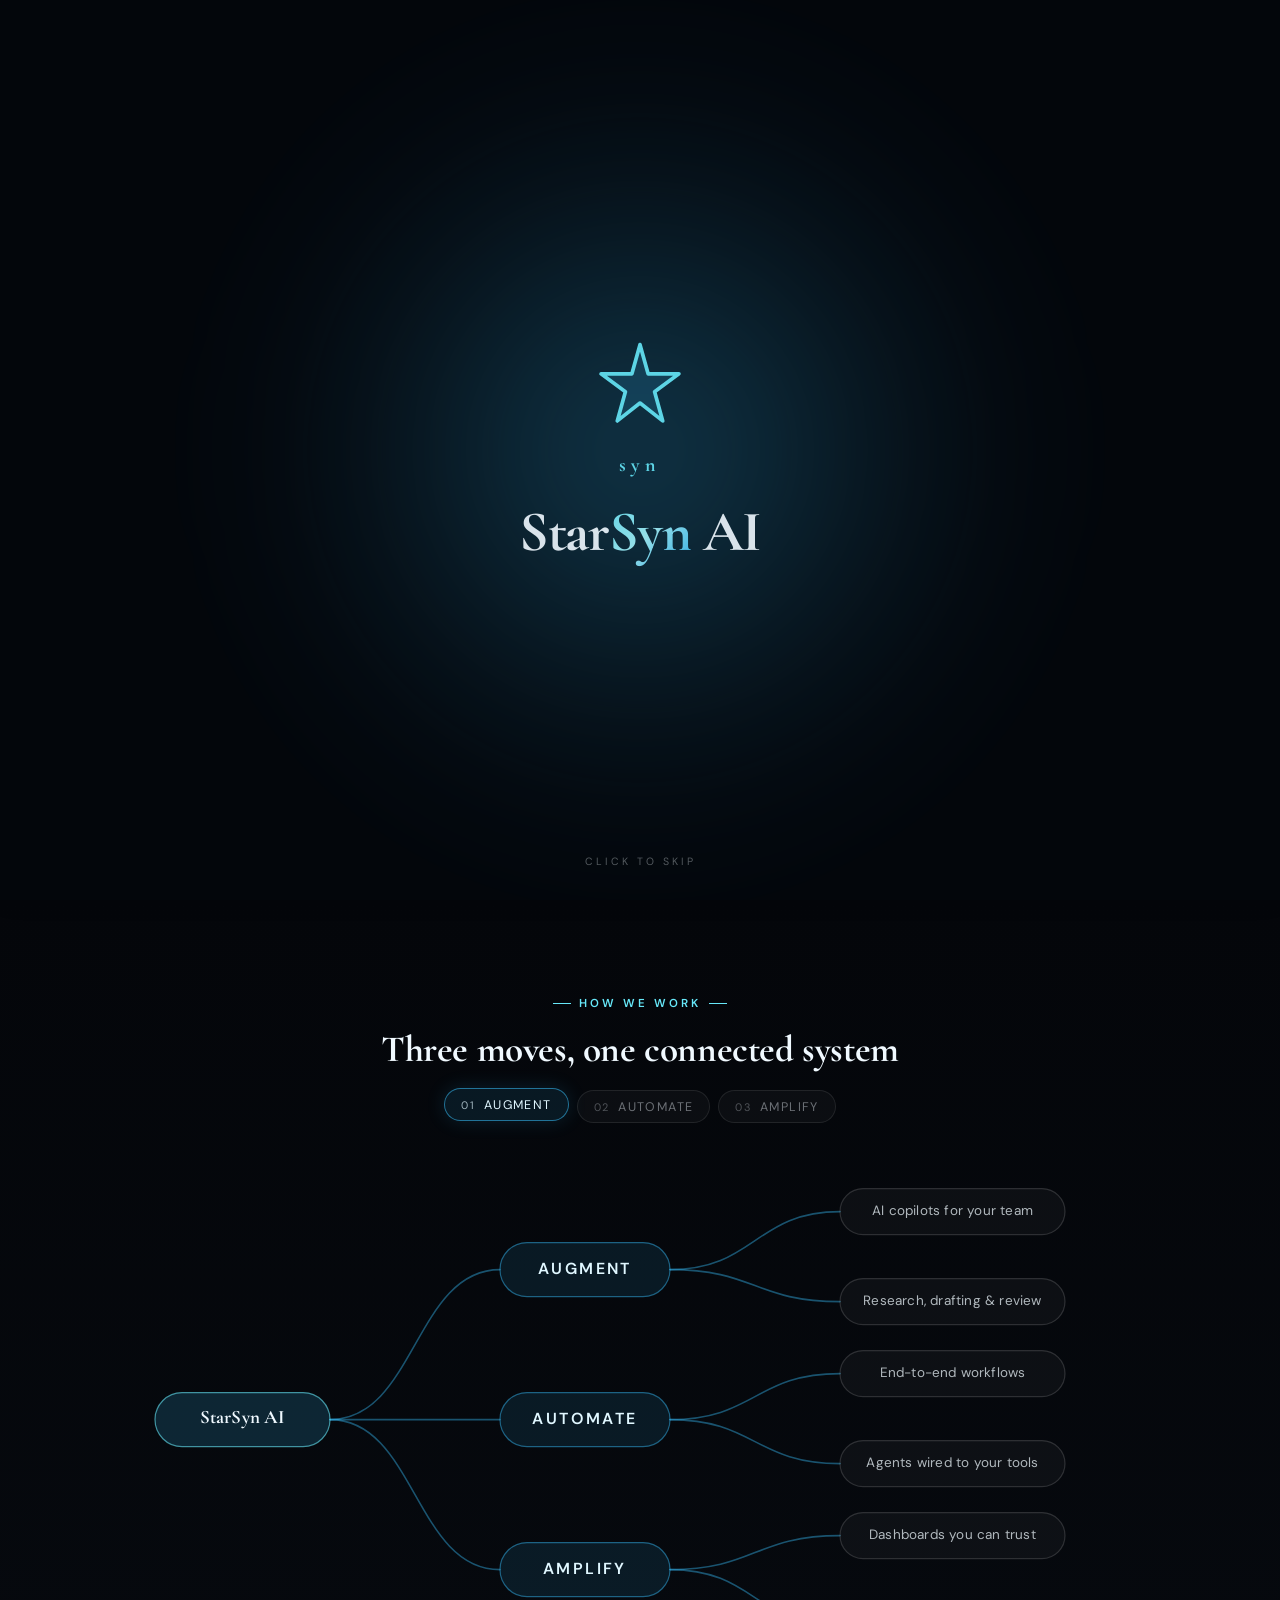
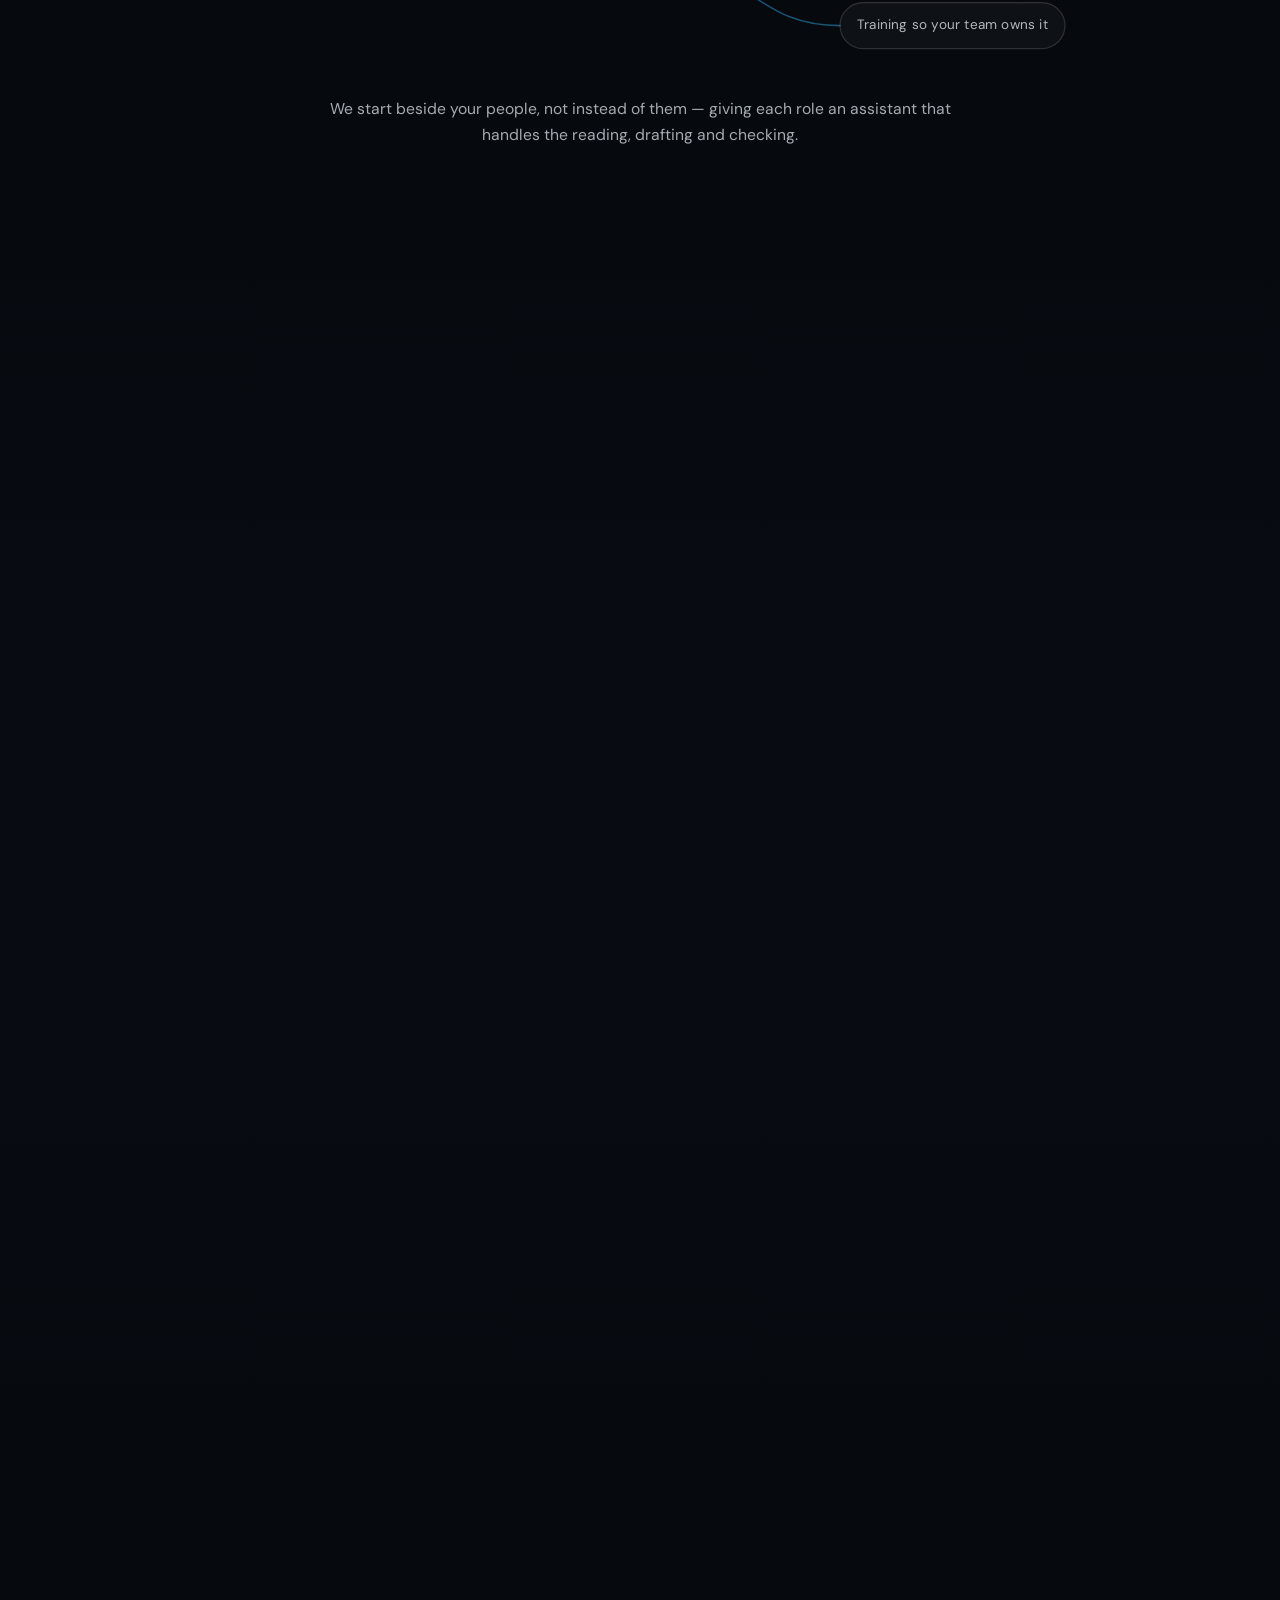
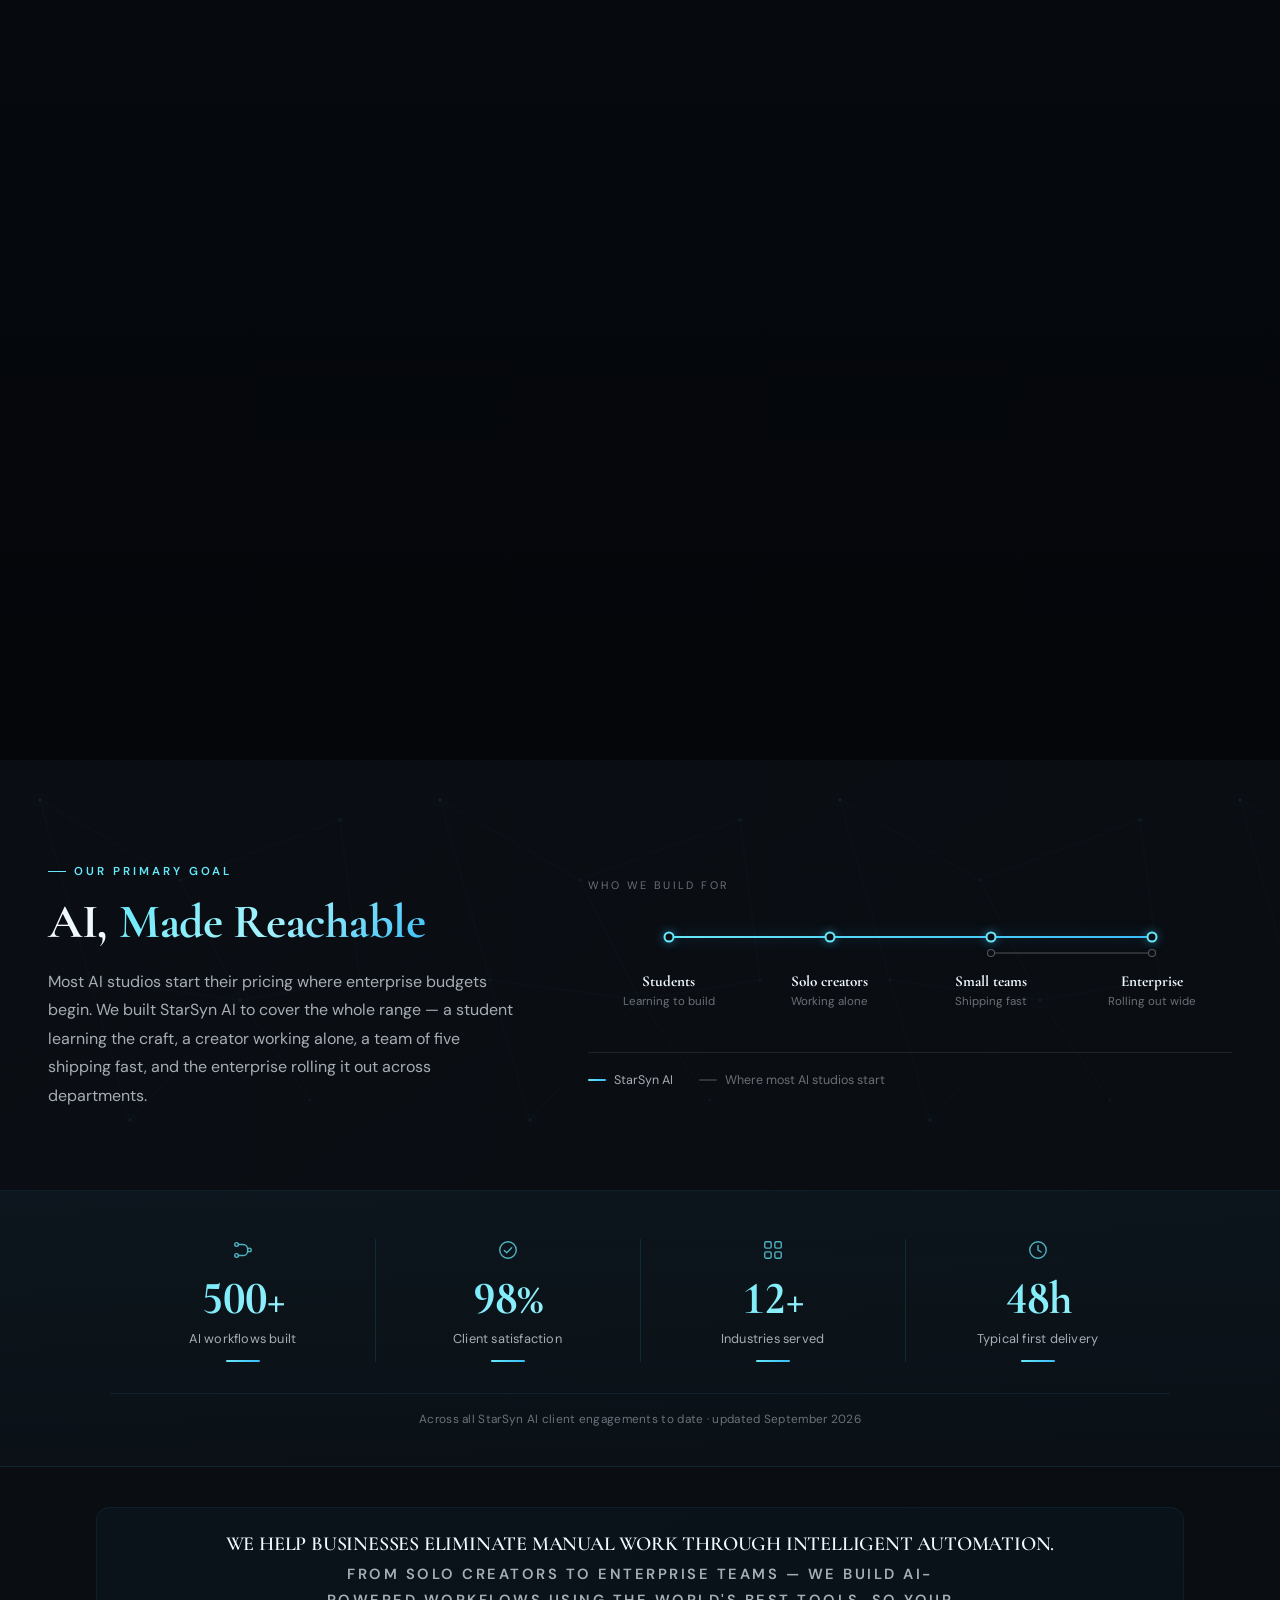
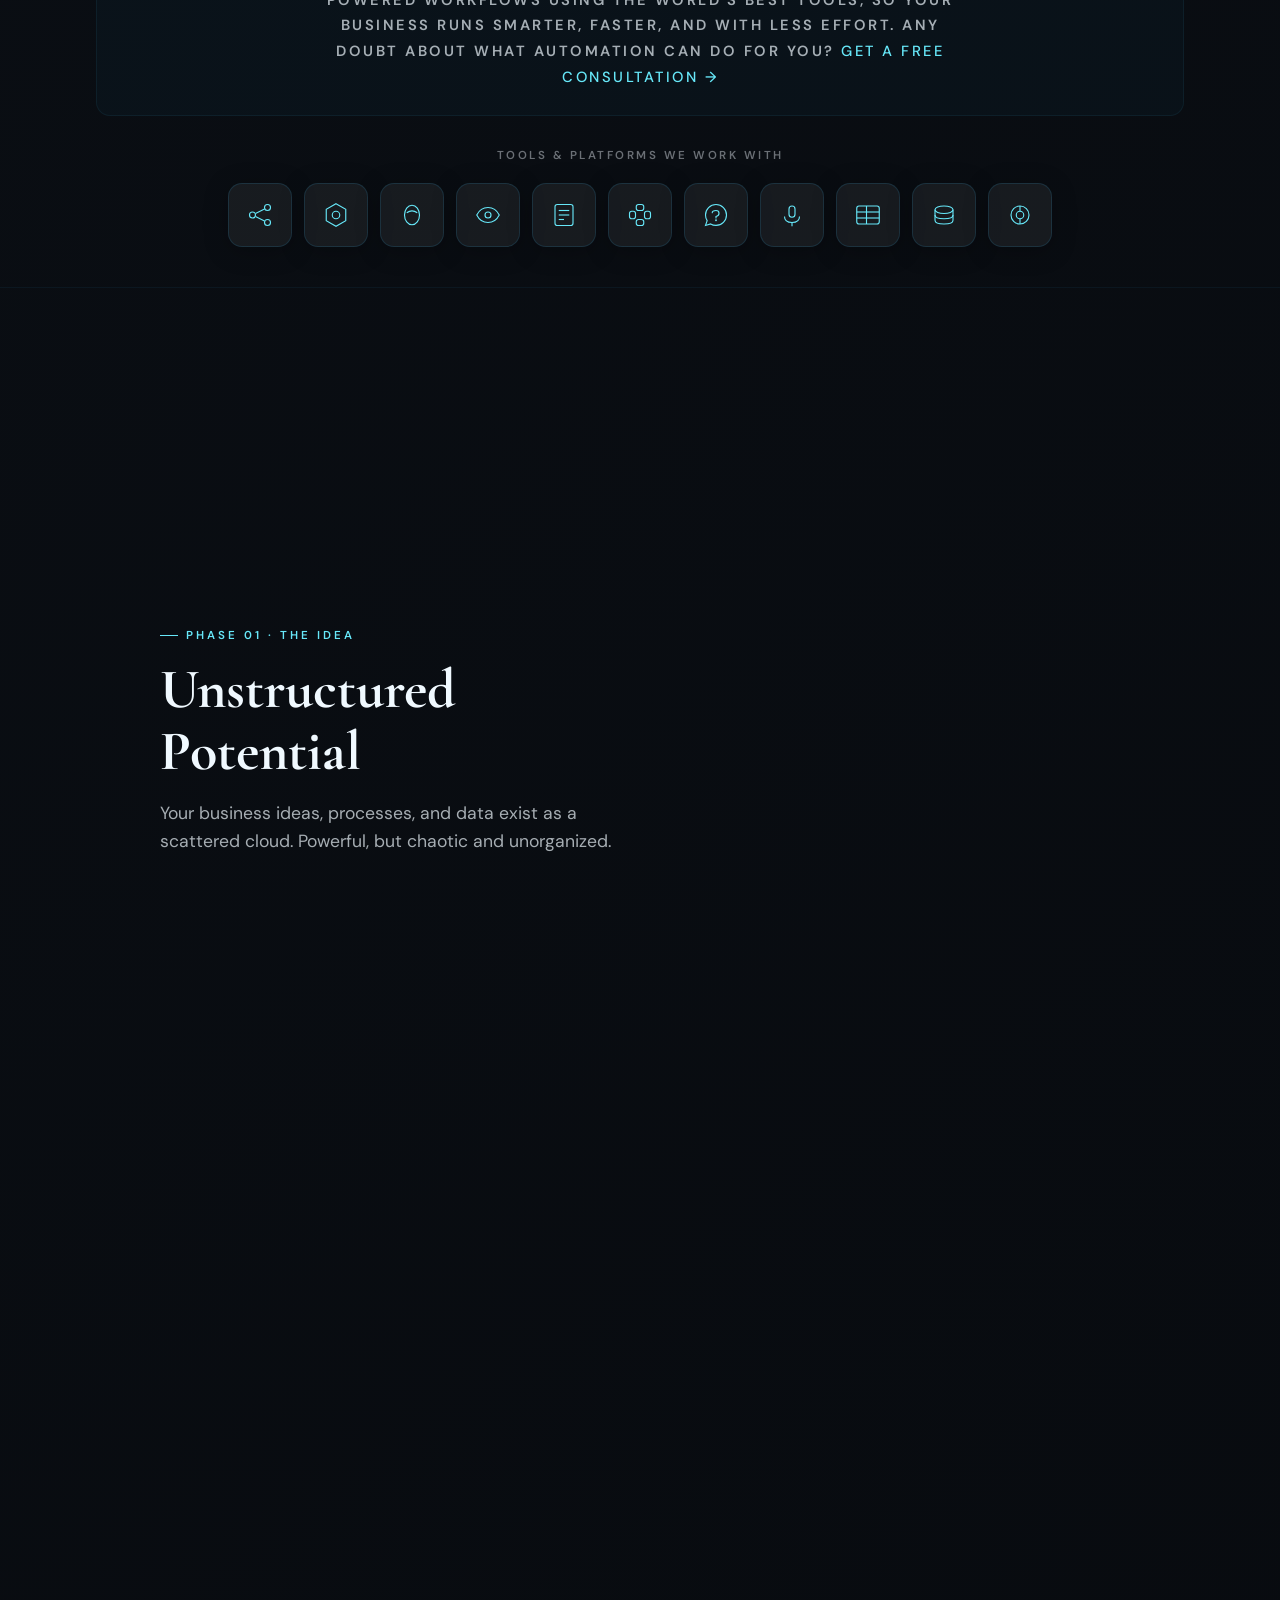
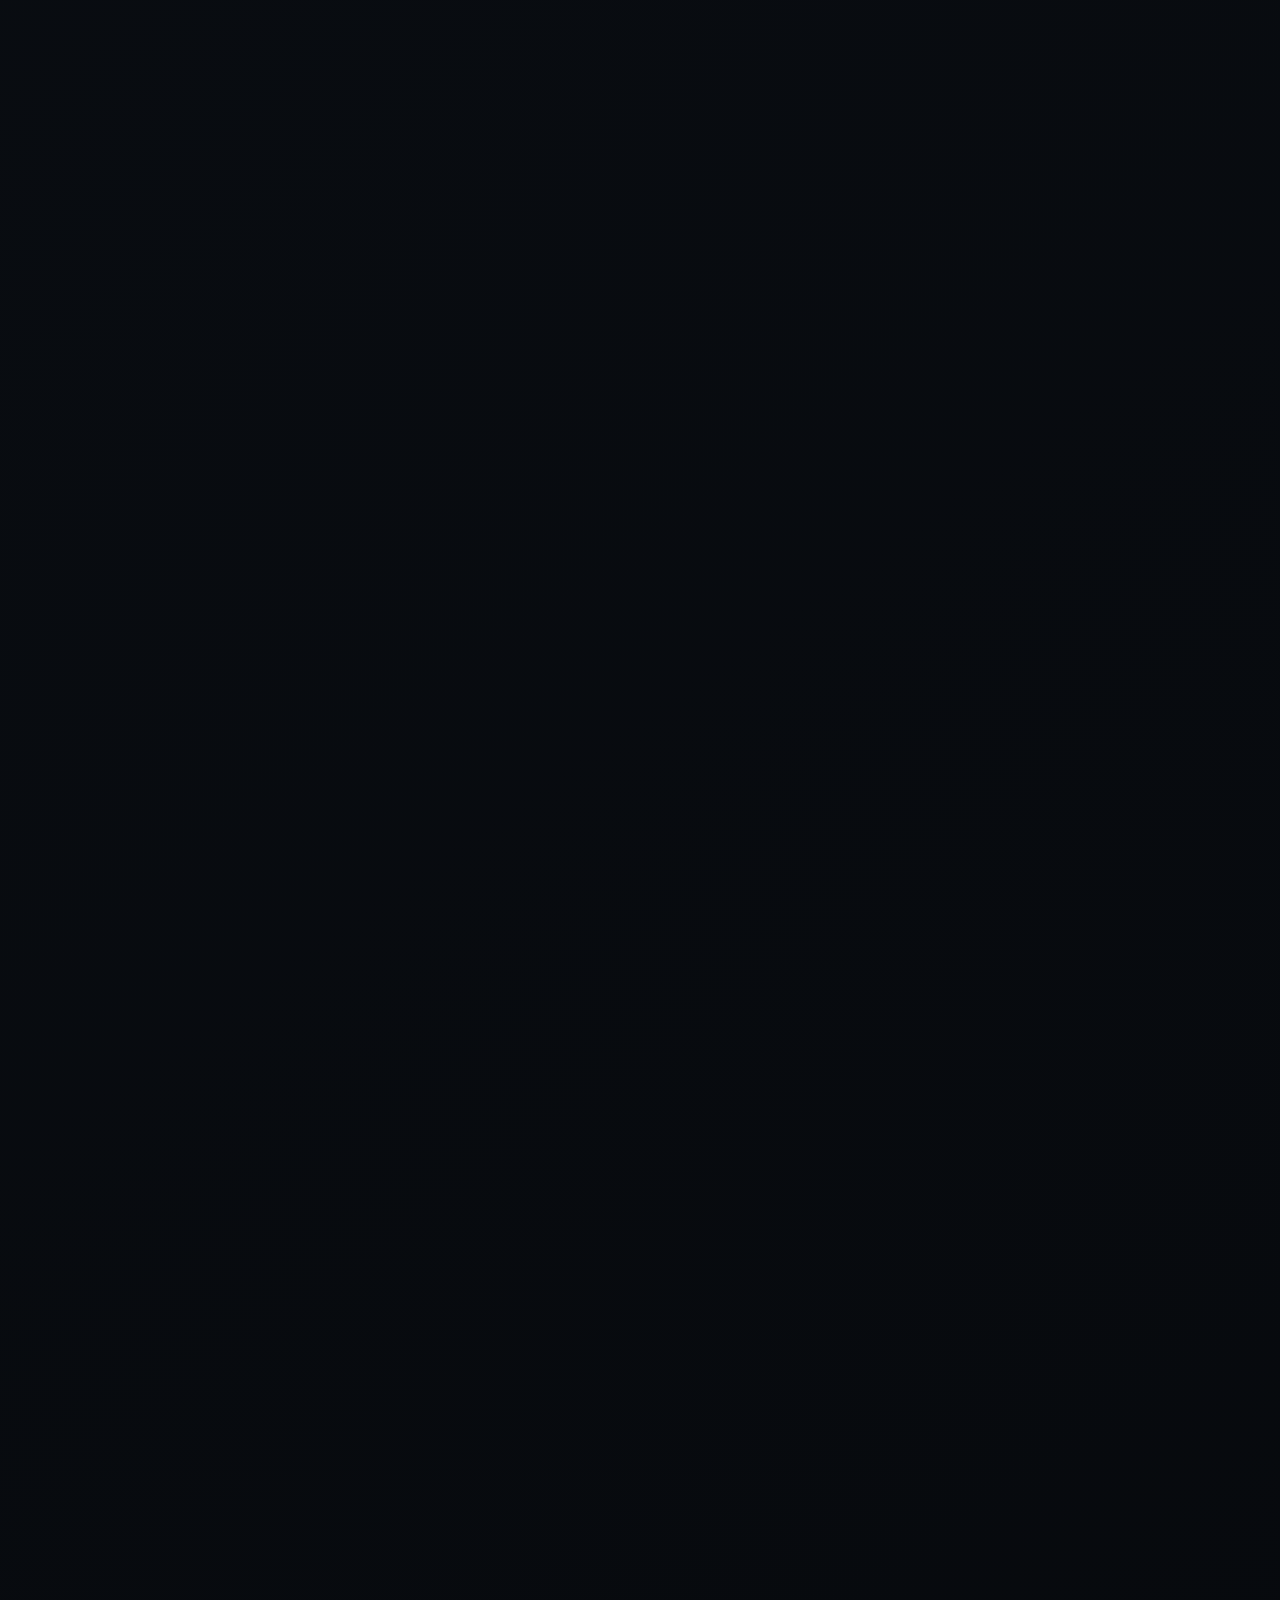
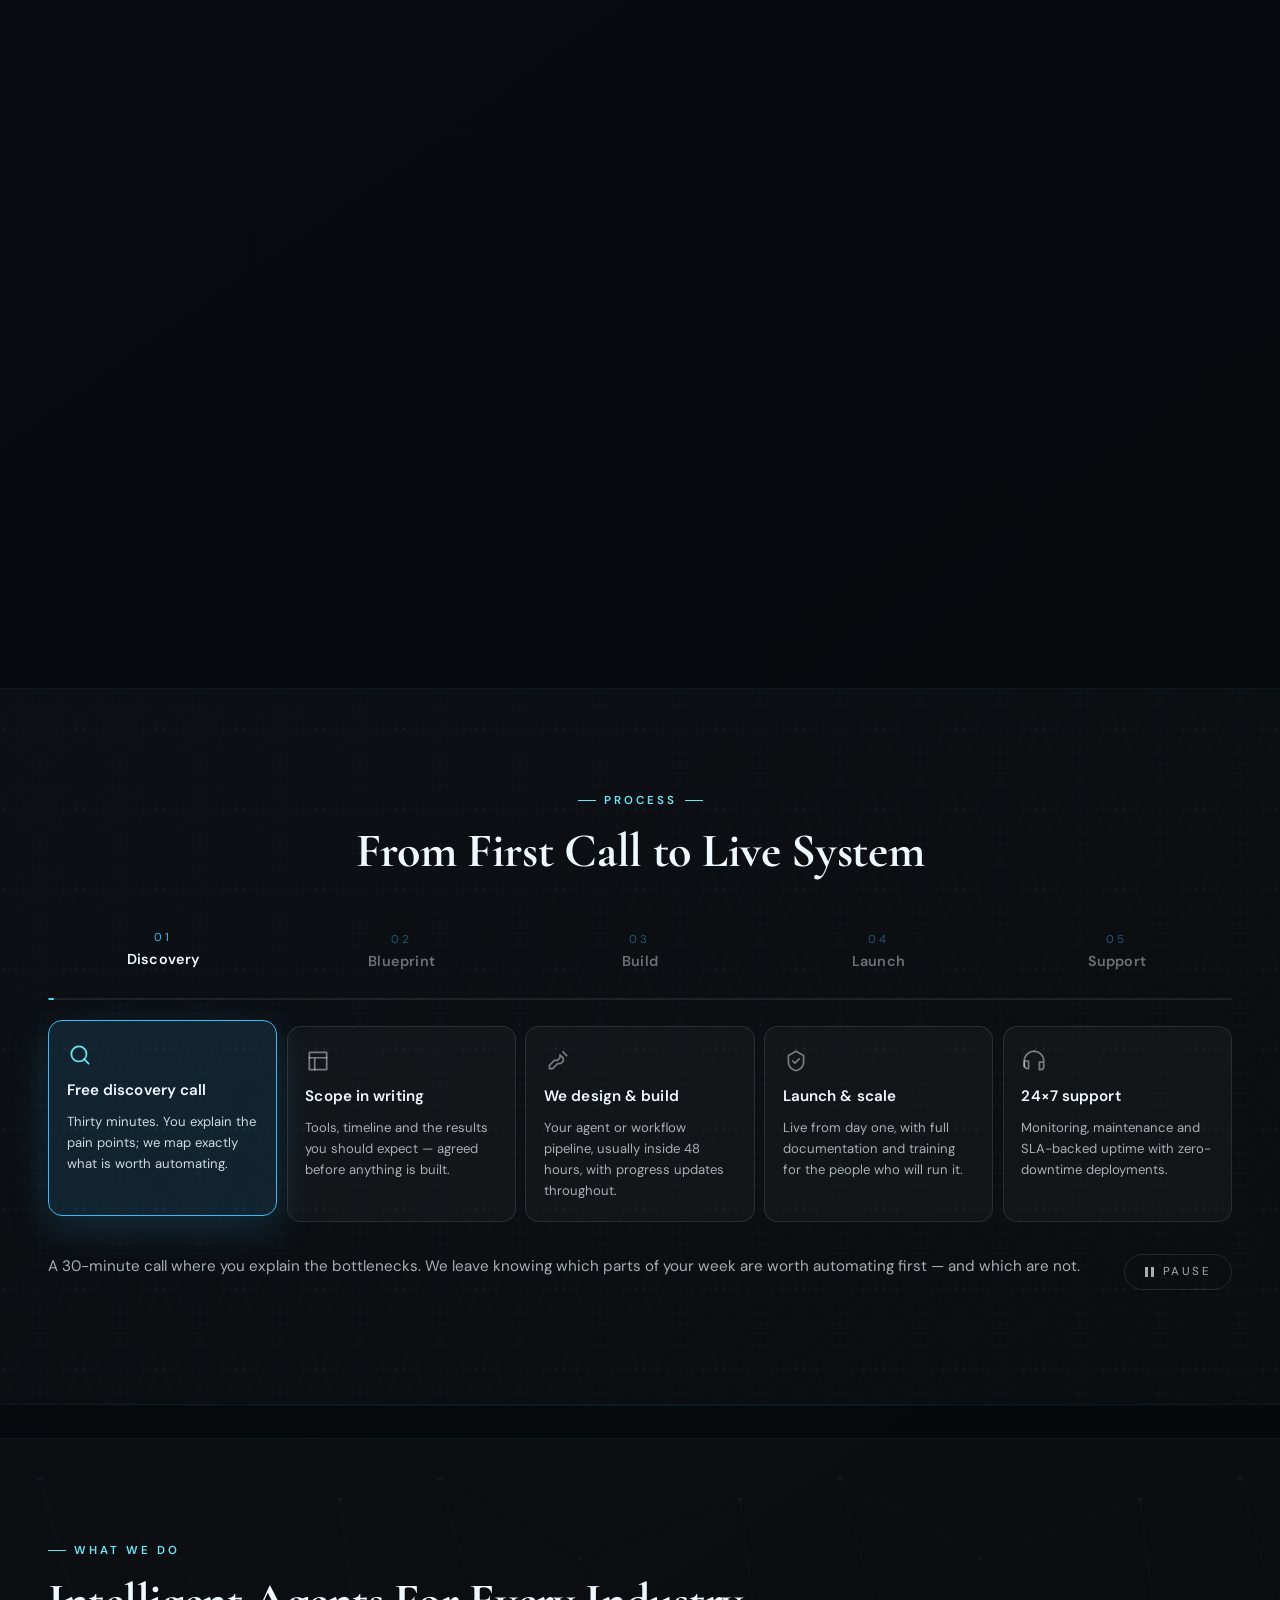
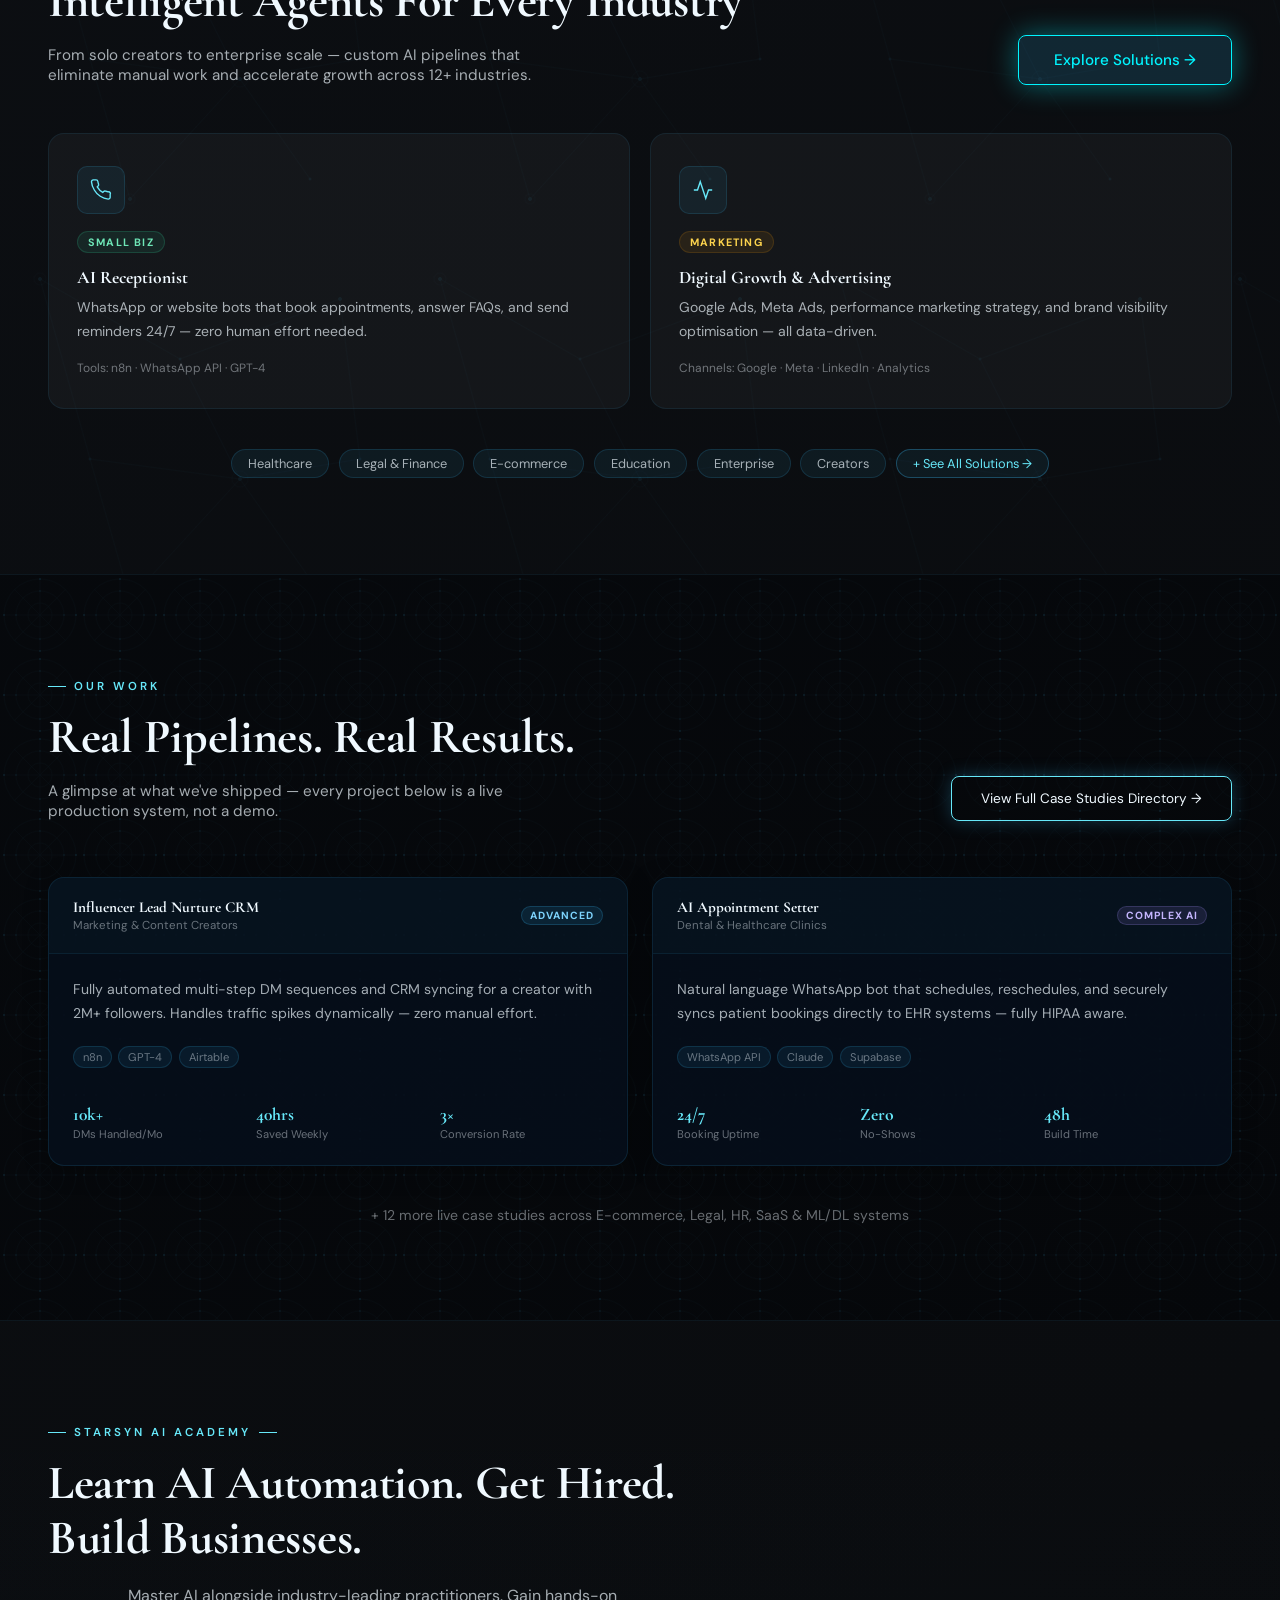
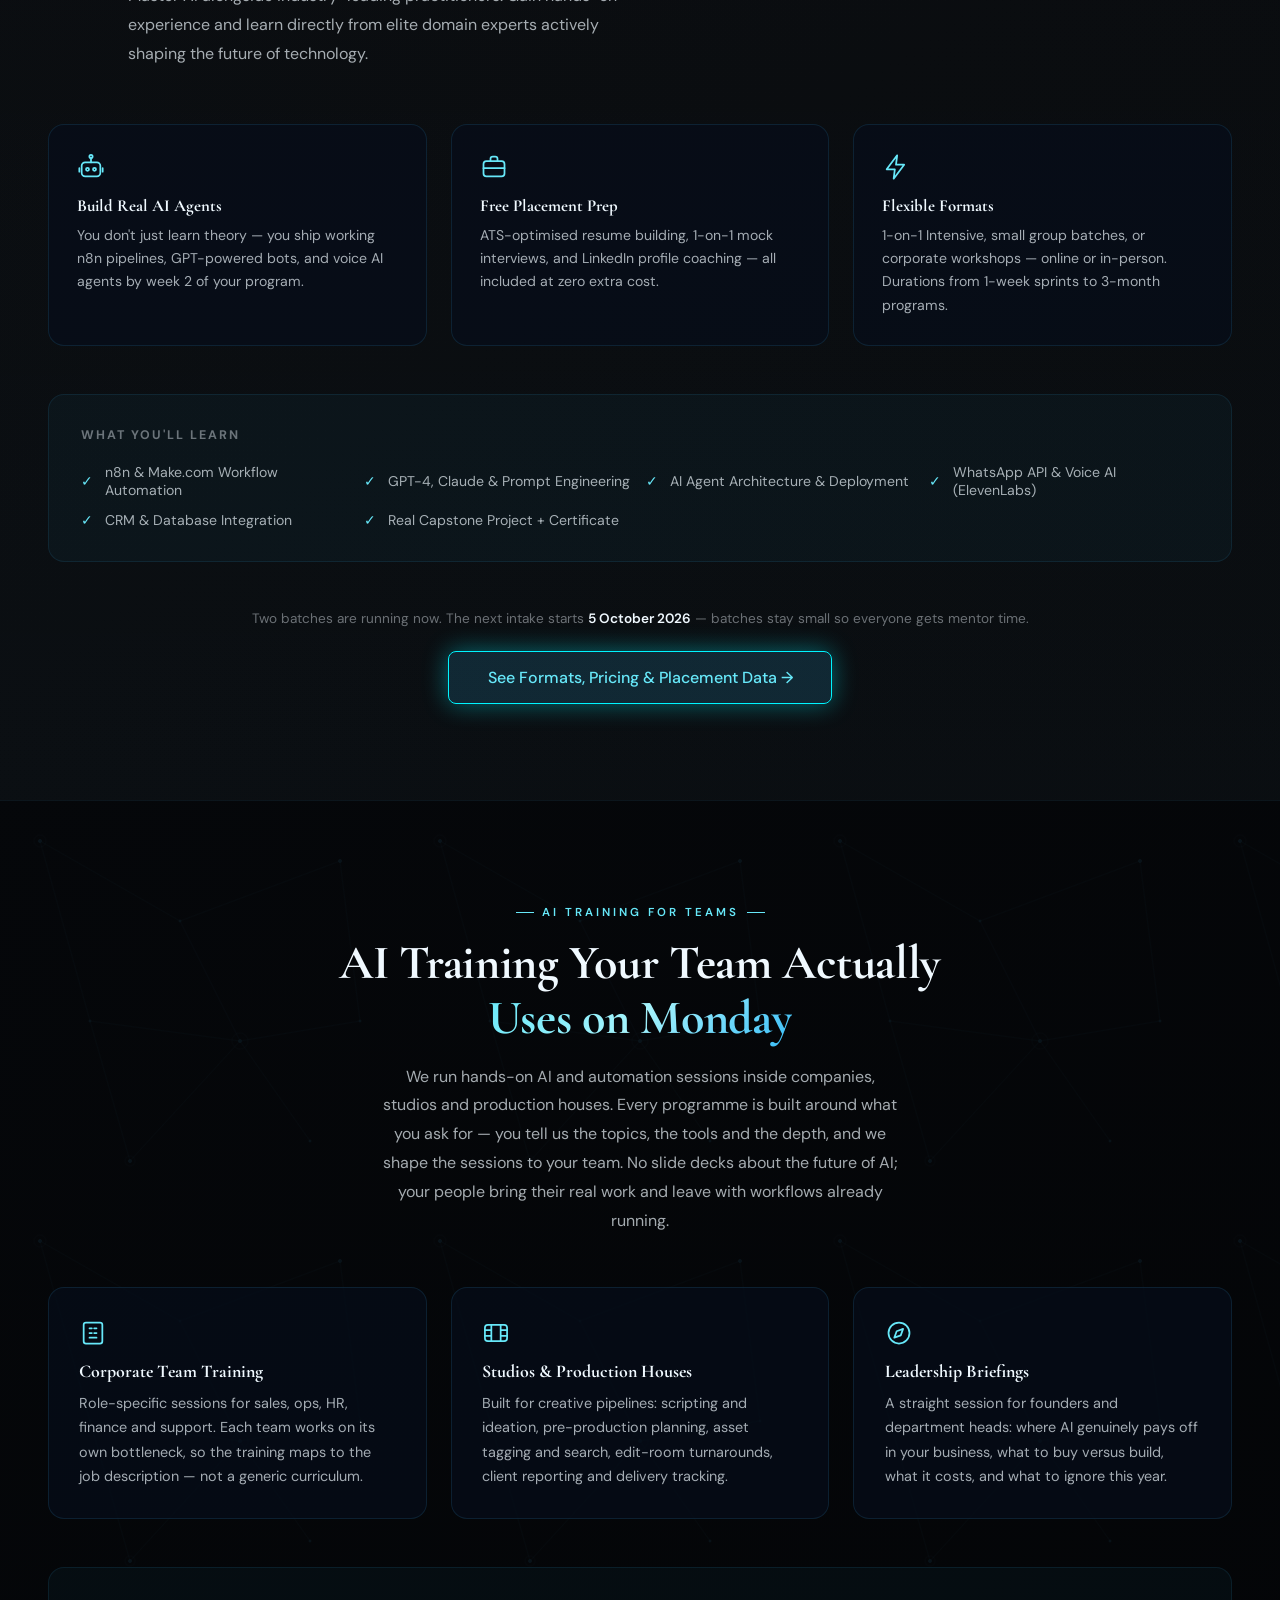
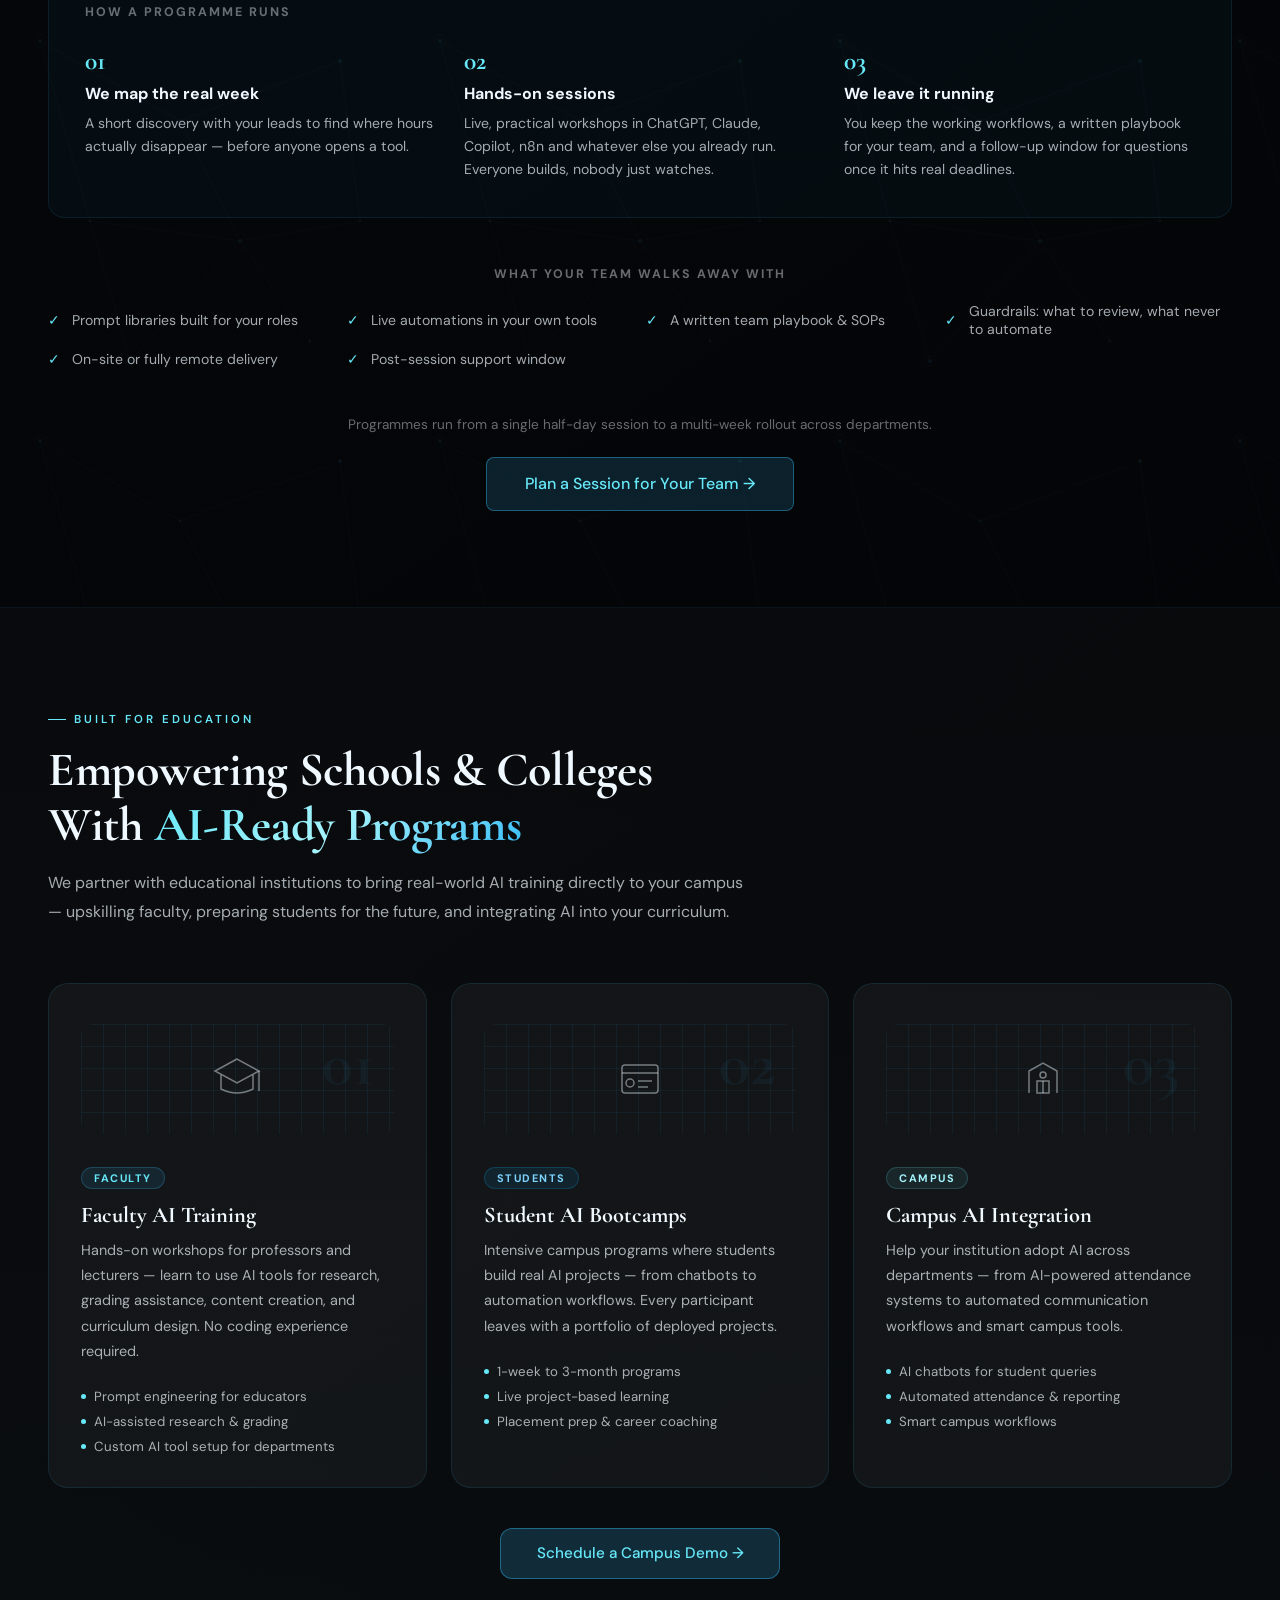
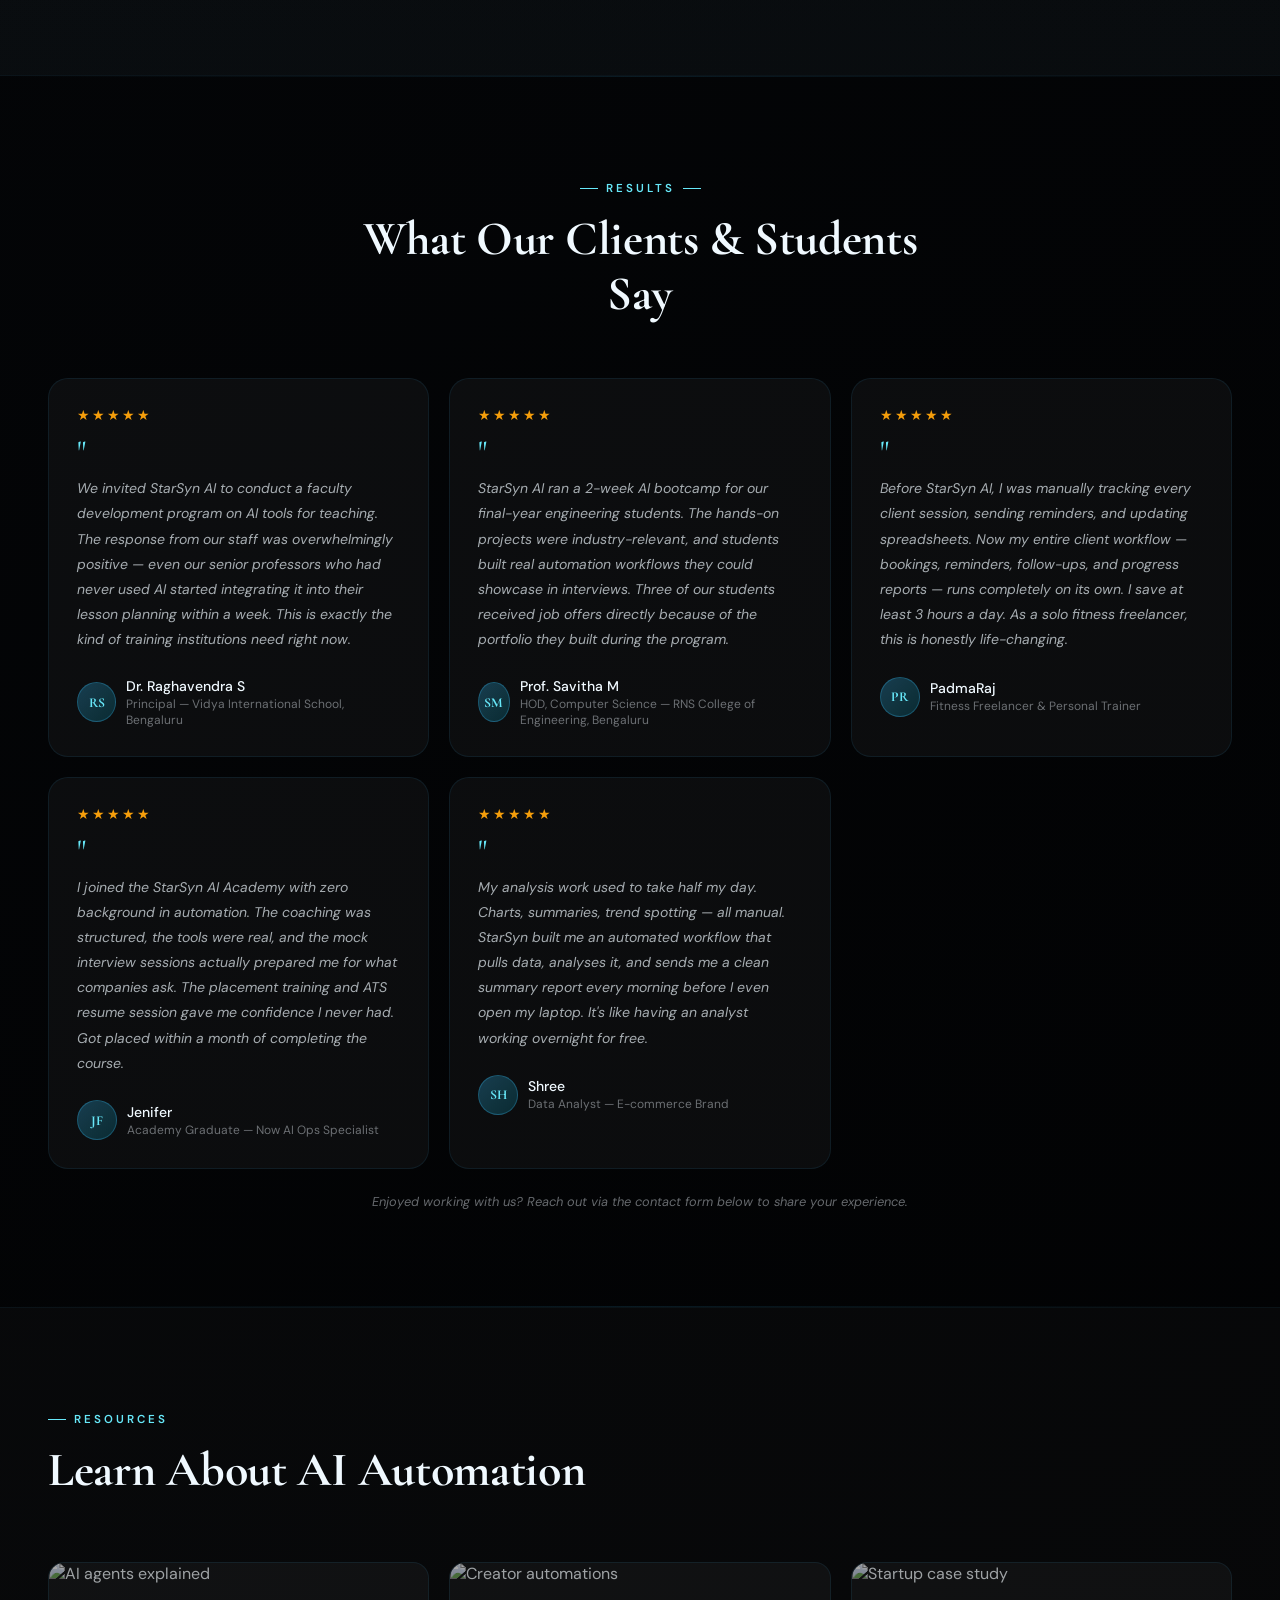
==== commit 30e88009: "Academy: show the real intake status Two batches running now, next intake 5 October 2026. Replaces t" ====
--- a/index.html
+++ b/index.html
@@ -2174,7 +2174,7 @@
     </div>
 
     <div class="reveal" style="text-align:center;">
-      <p style="color:var(--text3);font-size:.85rem;margin-bottom:1.5rem;">Batches are kept small so everyone gets time with a mentor. Tell us which format suits you and we will confirm the next available start.</p>
+      <p style="color:var(--text3);font-size:.85rem;margin-bottom:1.5rem;">Two batches are running now. The next intake starts <b style="color:var(--text);font-weight:600;">5 October 2026</b> &mdash; batches stay small so everyone gets mentor time.</p>
       <a href="/academy" class="btn-primary" style="box-shadow:0 0 25px rgba(0,245,255,0.4); border-color:var(--neon); padding:0.95rem 2.4rem; font-size:1rem; transition:all 0.3s; text-decoration:none; display:inline-flex; align-items:center;" onmouseover="this.style.boxShadow='0 0 40px rgba(0,245,255,0.65)';" onmouseout="this.style.boxShadow='0 0 25px rgba(0,245,255,0.4)';">
         See Formats, Pricing &amp; Placement Data →
       </a>
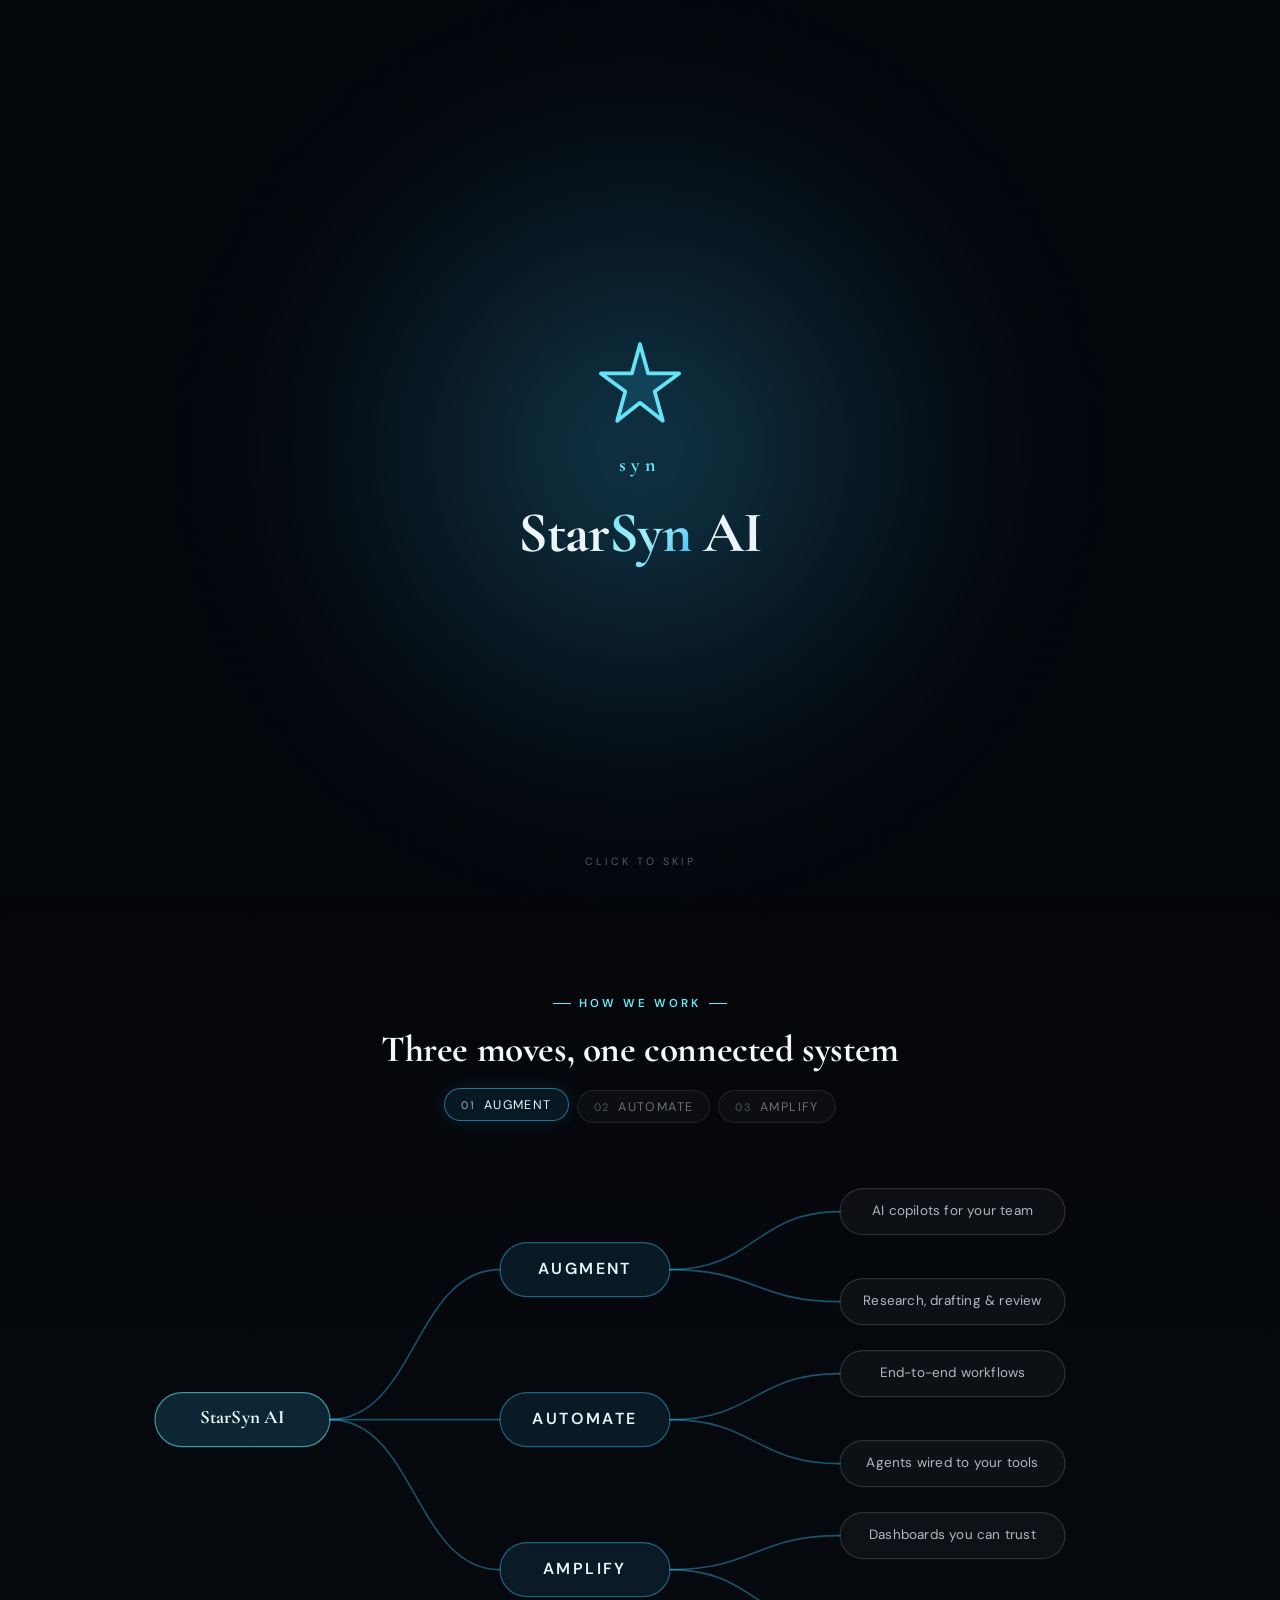
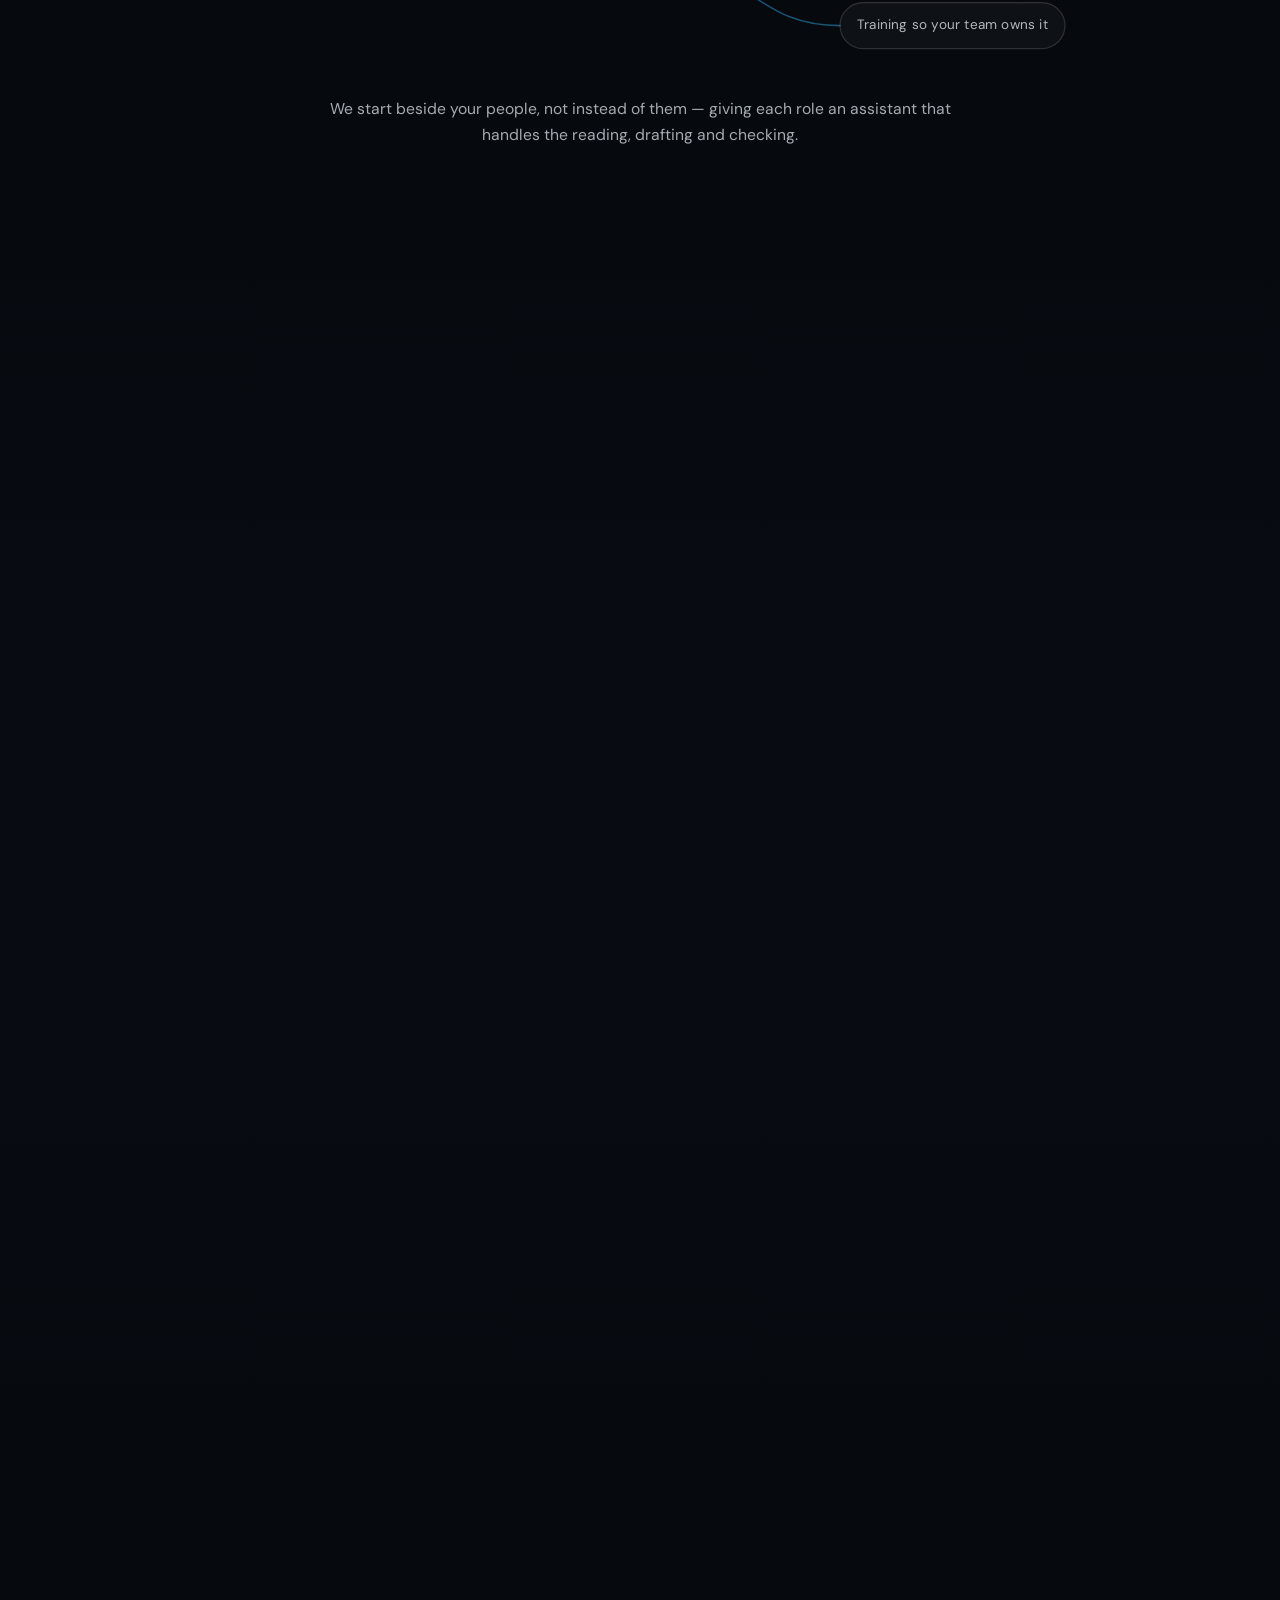
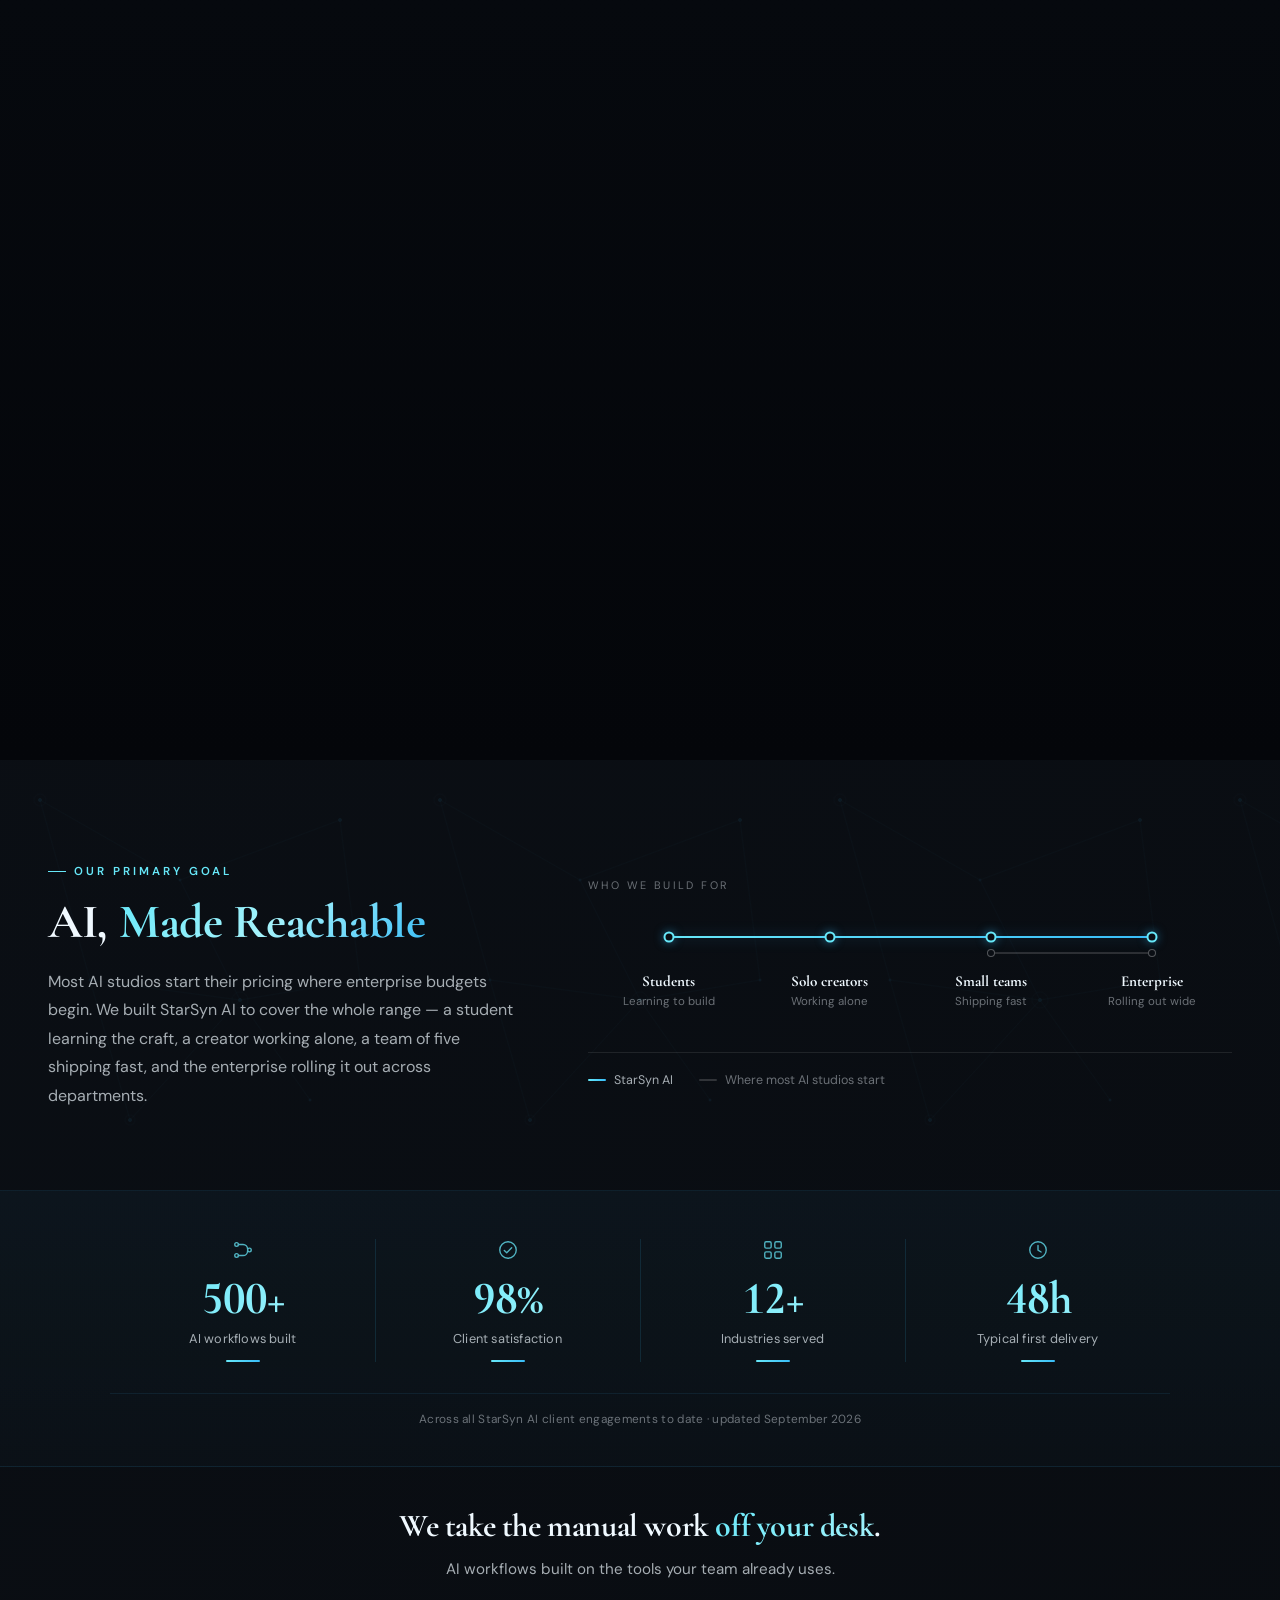
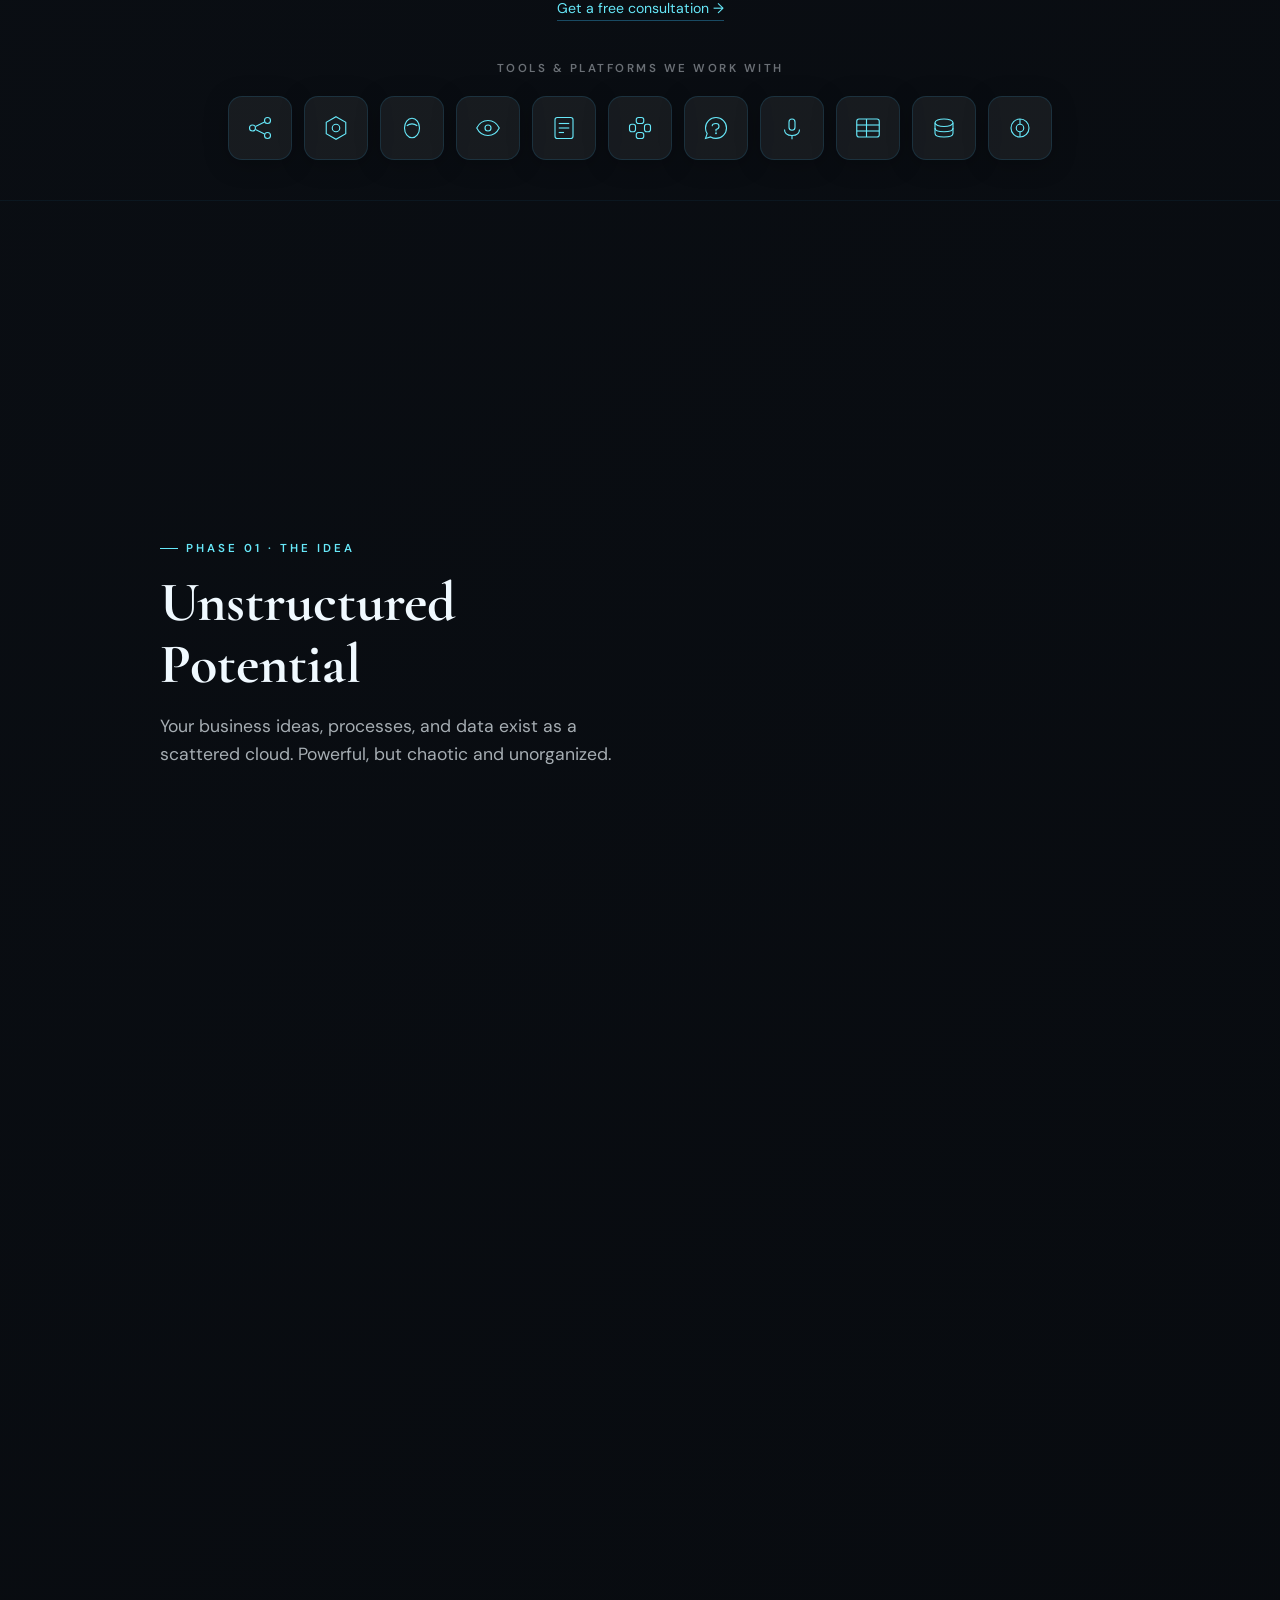
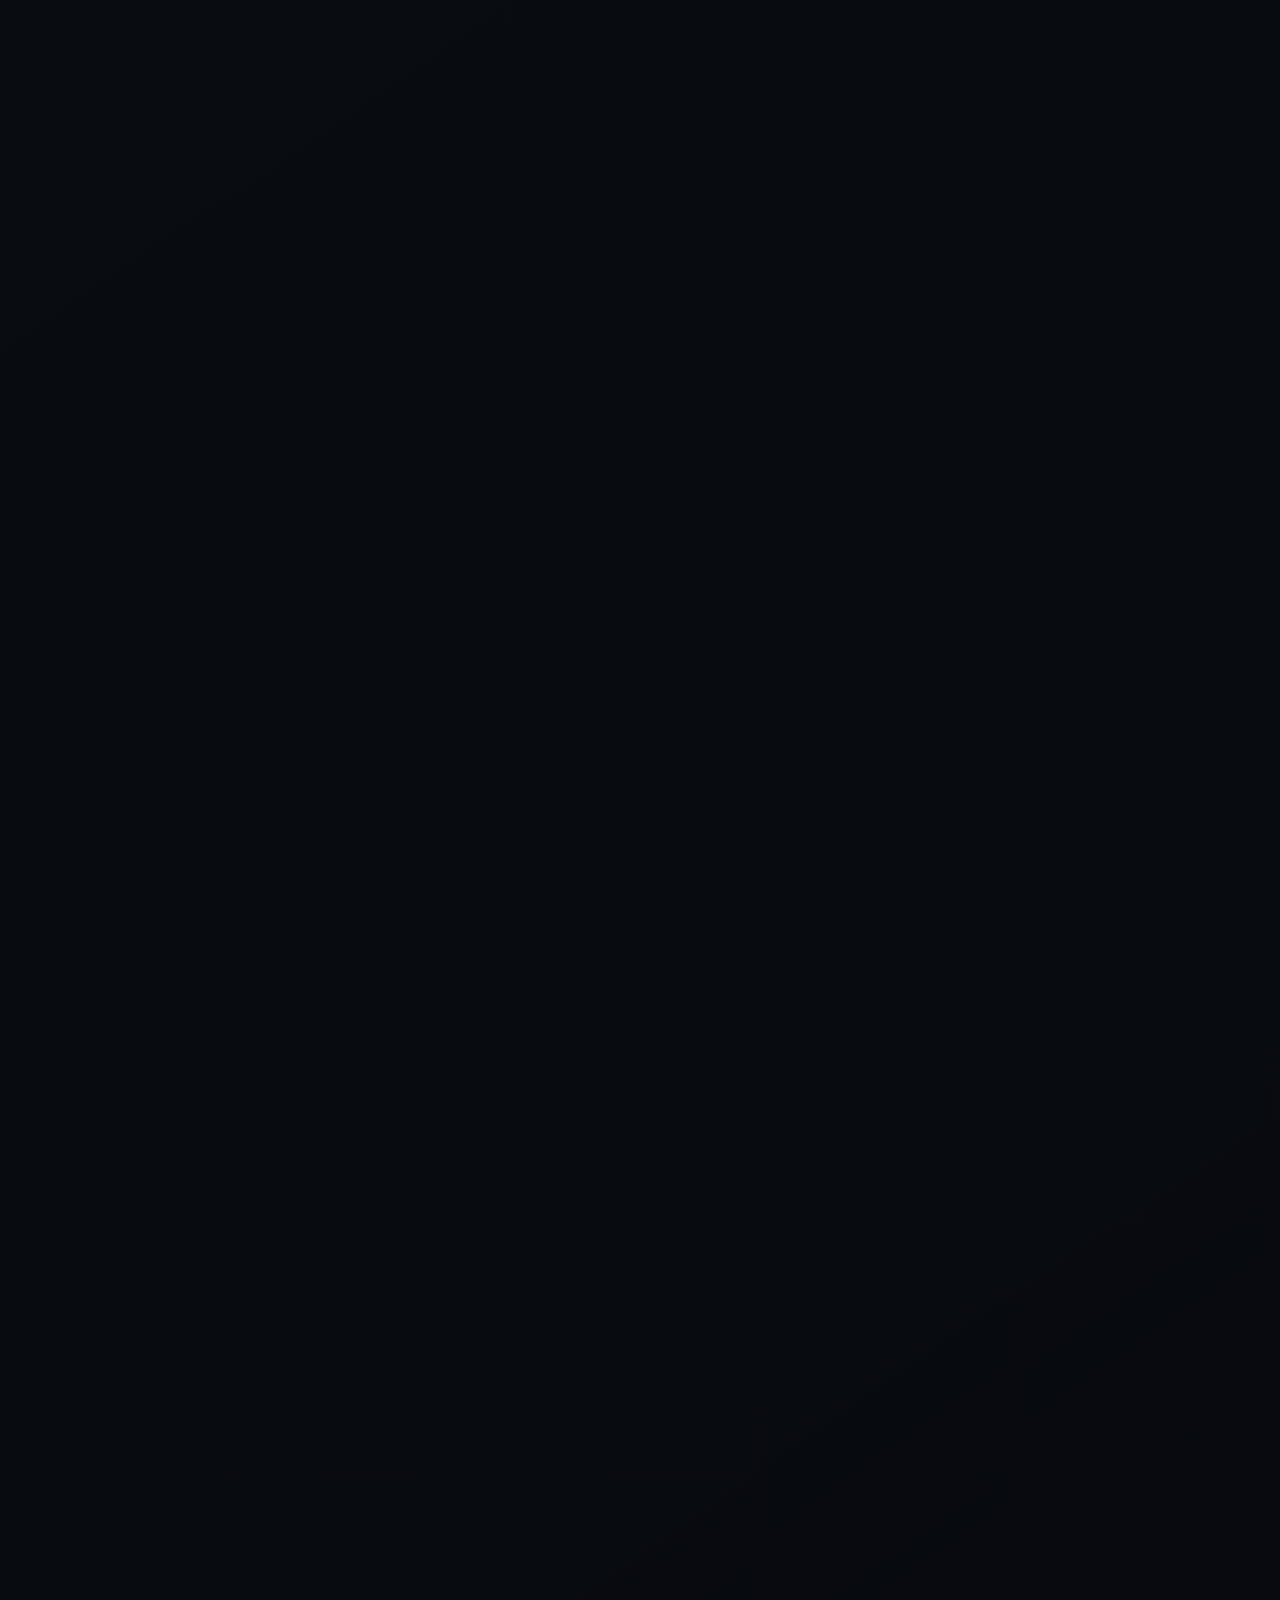
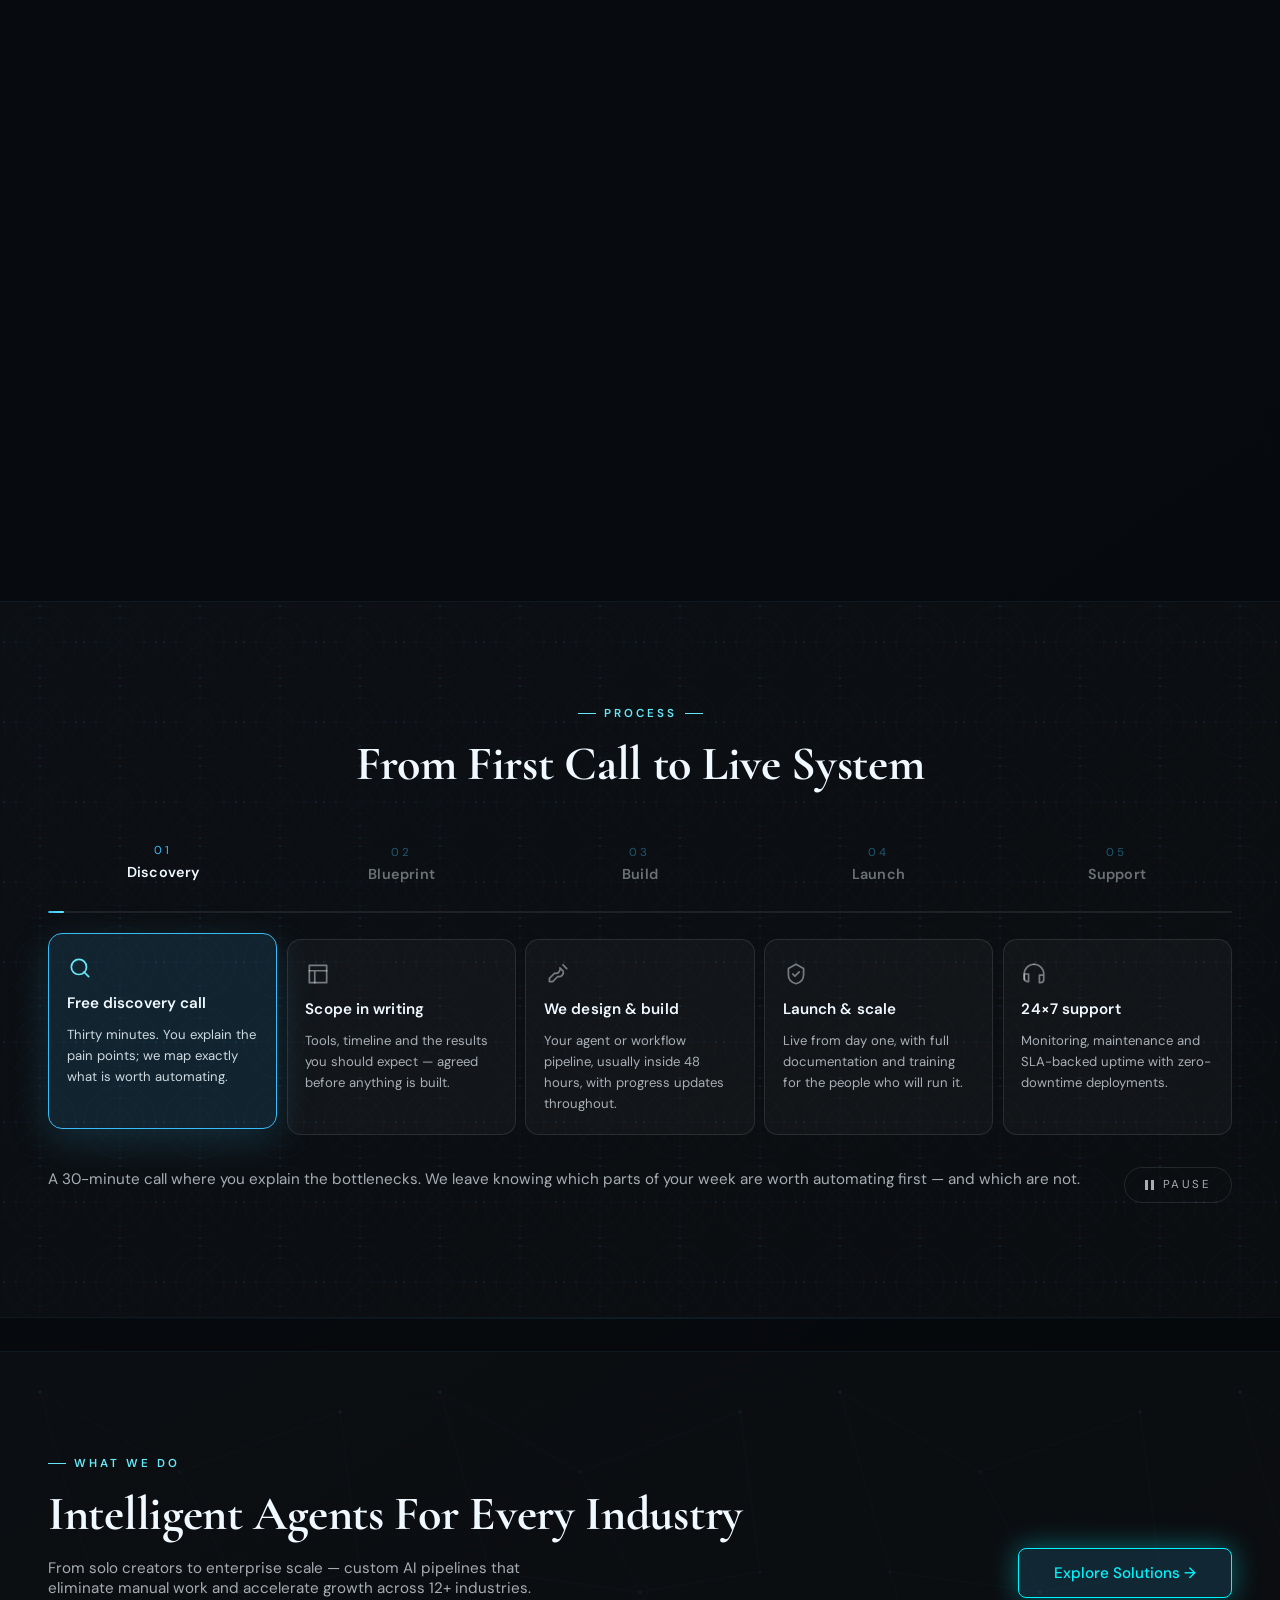
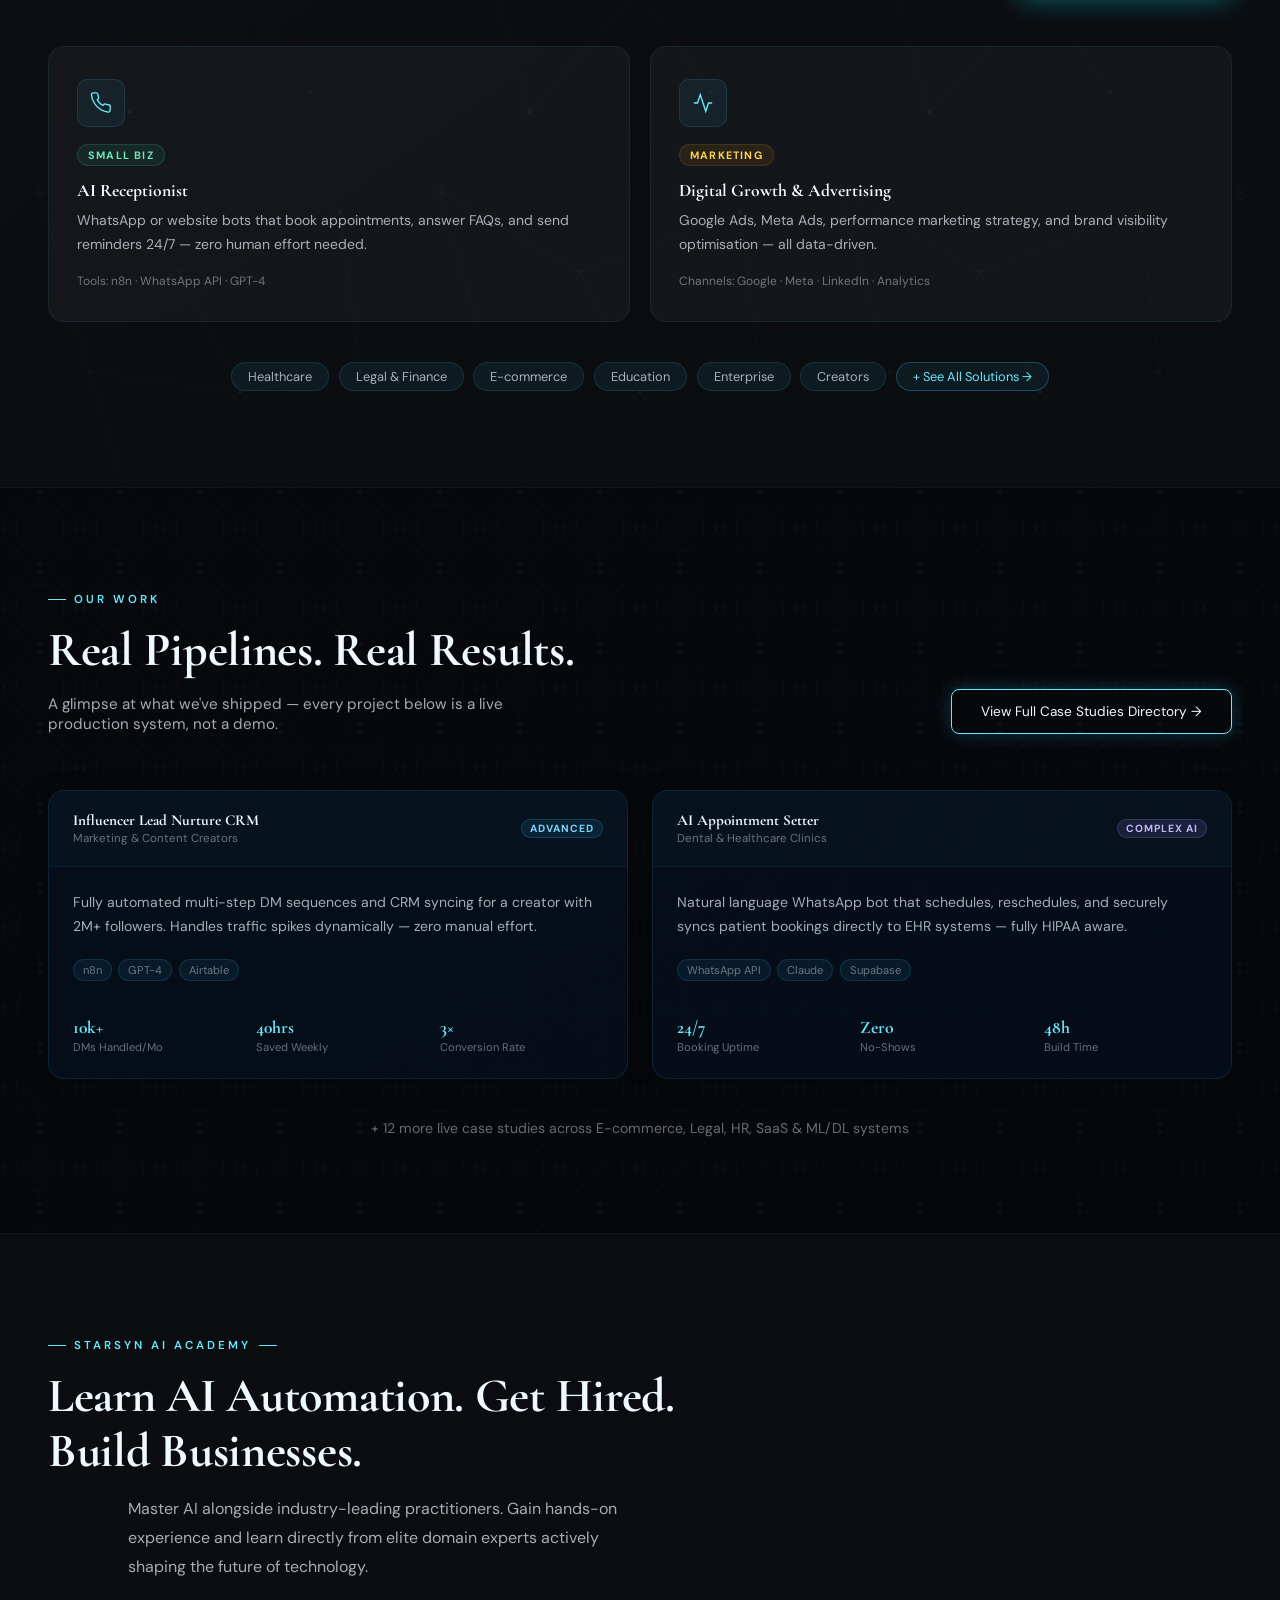
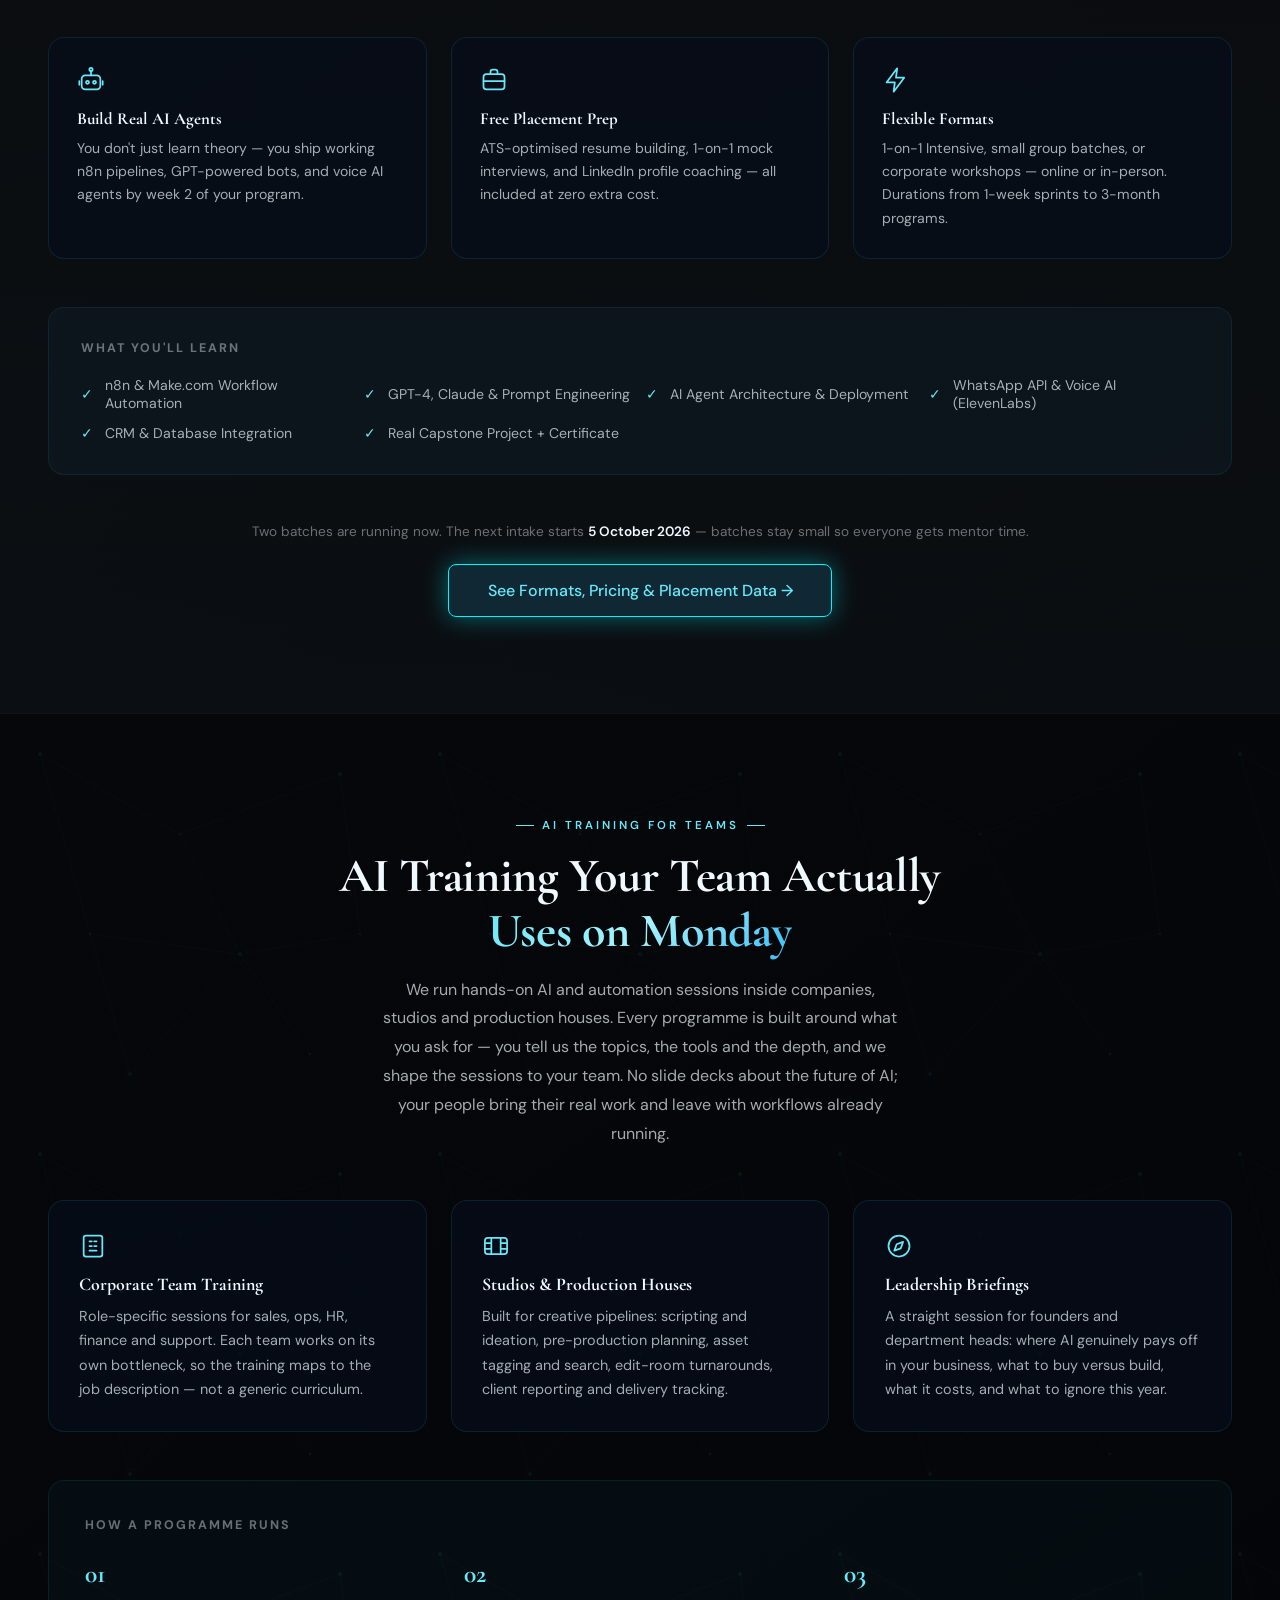
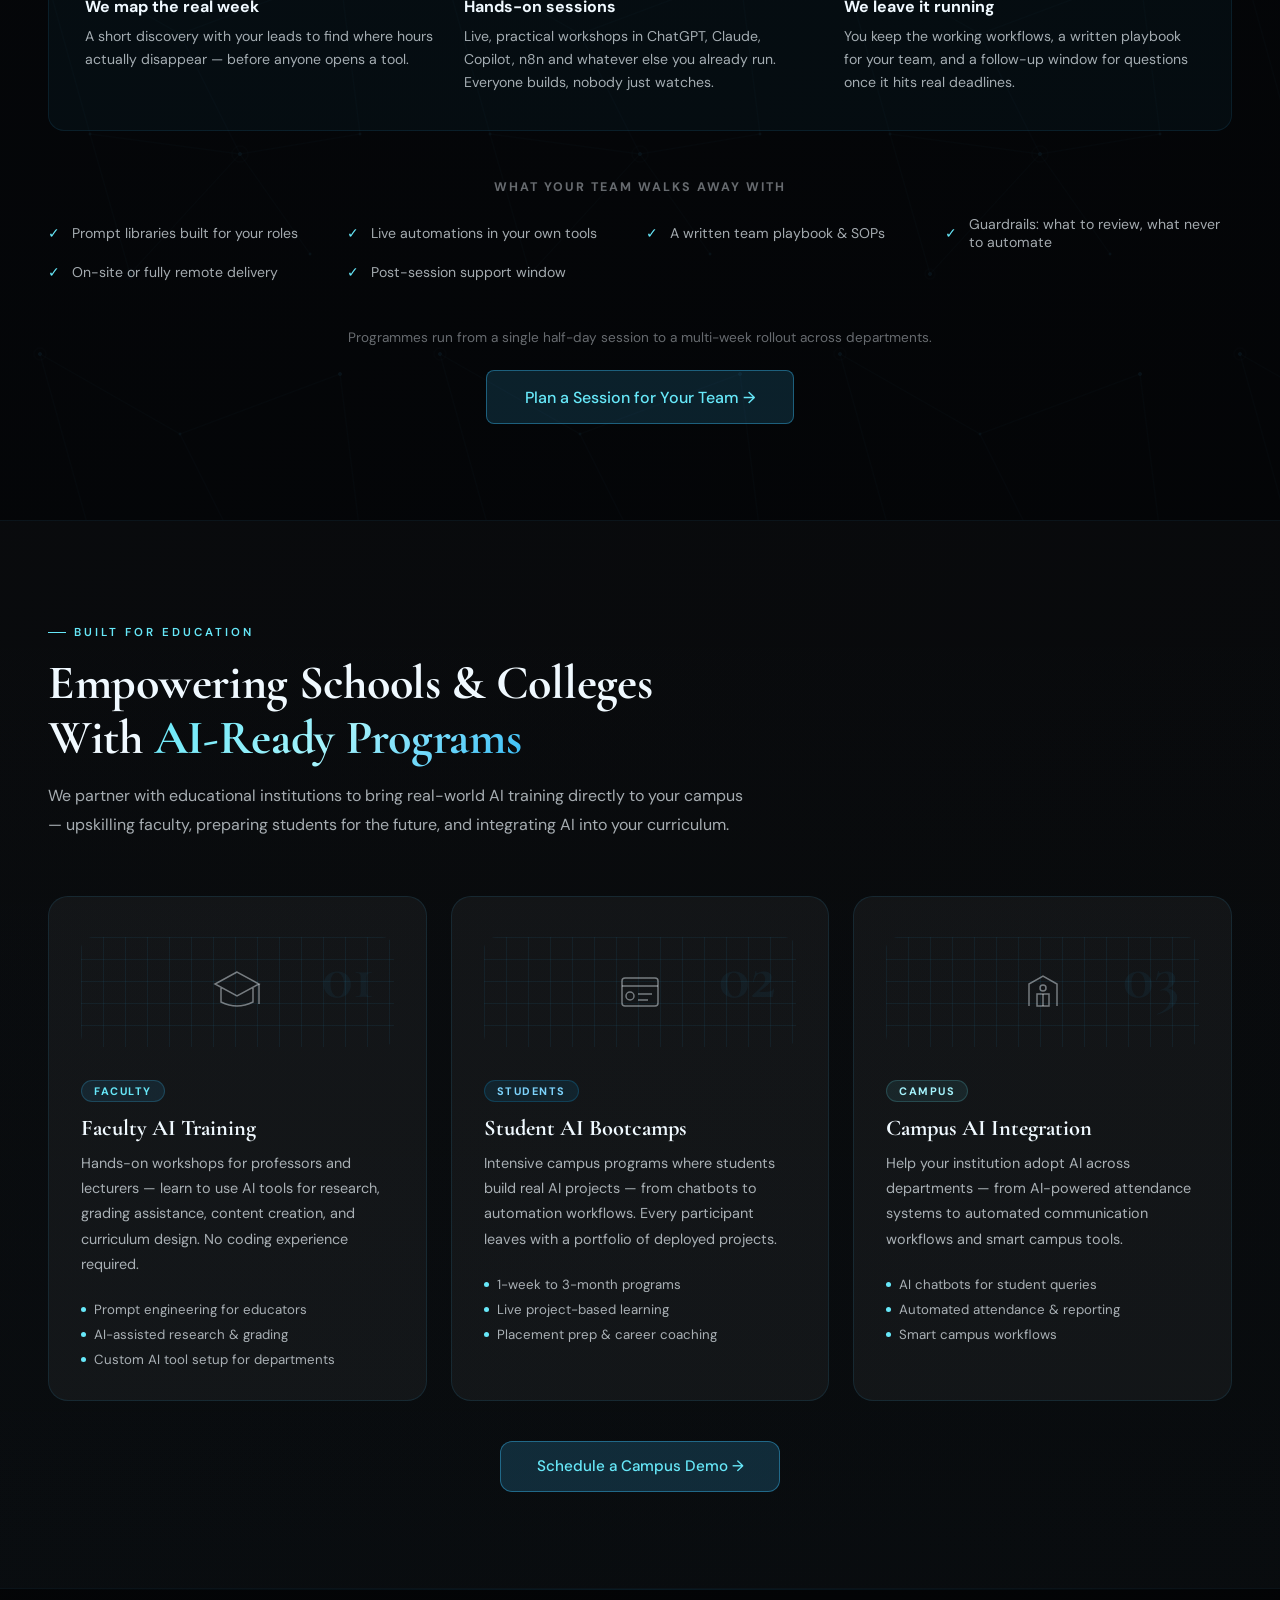
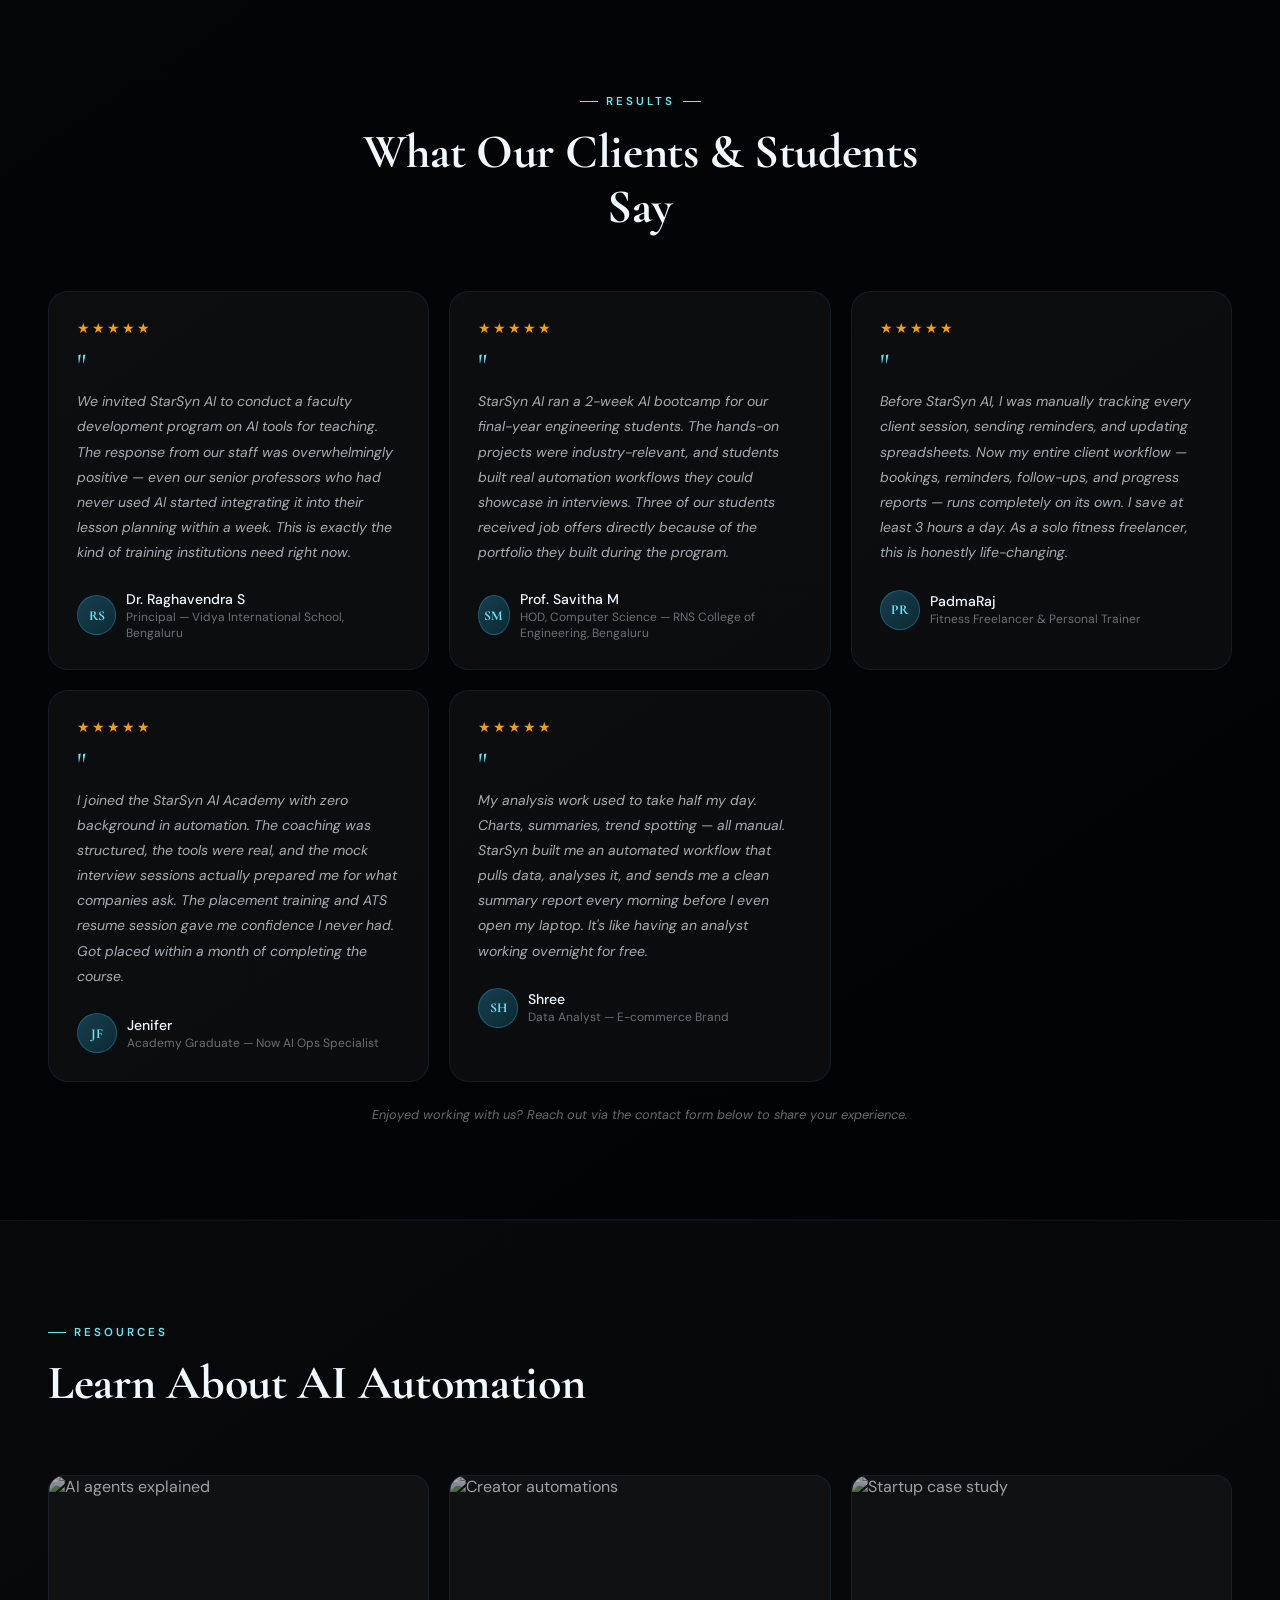
==== commit 231240fa: "Fix the all-caps block; diagonal reach scale on phones .logo-bar p carried text-transform:uppercase " ====
--- a/index.html
+++ b/index.html
@@ -280,7 +280,20 @@
 
 /* LOGO BAR */
 .logo-bar{padding:2.5rem 3rem;border-bottom:1px solid rgba(56,189,248,0.06);}
-.logo-bar p{text-align:center;color:var(--text3);font-size:.72rem;font-weight:600;letter-spacing:2.5px;text-transform:uppercase;margin-bottom:1.75rem;}
+.logo-bar .logo-bar-label{text-align:center;color:var(--text3);font-size:.72rem;font-weight:600;
+  letter-spacing:2.5px;text-transform:uppercase;margin-bottom:1.75rem;}
+/* Short statement above the tool strip. */
+.tools-intro{display:flex;flex-direction:column;align-items:center;gap:.75rem;
+  text-align:center;margin-bottom:2.5rem;}
+.tools-intro h2{font-family:var(--serif);font-size:clamp(1.35rem,2.6vw,2rem);font-weight:700;
+  color:var(--text);letter-spacing:-.4px;line-height:1.2;margin:0;}
+.tools-intro h2 em{font-style:normal;background:linear-gradient(135deg,var(--accent3),#a5f3fc);
+  -webkit-background-clip:text;-webkit-text-fill-color:transparent;background-clip:text;}
+.tools-intro p{color:var(--text2);font-size:.95rem;line-height:1.6;max-width:46ch;margin:0;}
+.tools-cta{display:inline-flex;align-items:center;gap:.45rem;margin-top:.35rem;cursor:pointer;
+  background:none;border:none;font-family:var(--sans);font-size:.88rem;color:var(--accent3);
+  border-bottom:1px solid rgba(56,189,248,.35);padding:0 0 .18rem;transition:all .2s;}
+.tools-cta:hover{color:var(--neon);border-bottom-color:var(--neon);gap:.7rem;}
 .logos-row{display:flex;flex-wrap:wrap;gap:12px;justify-content:center;}
 .tool-logo{width:64px;height:64px;border-radius:14px;background:rgba(255,255,255,0.06);border:1px solid rgba(56,189,248,0.14);display:flex;align-items:center;justify-content:center;transition:all .25s;box-shadow:var(--sh);}
 .tool-logo:hover{background:rgba(56,189,248,0.12);border-color:rgba(56,189,248,0.38);box-shadow:var(--glow);transform:translateY(-2px);}
@@ -1615,12 +1628,22 @@
     .scale-cap{text-align:center;}
     /* vertical on phones: the rail runs down the left through every tier */
     .scale-tiers{grid-template-columns:1fr;gap:0;}
-    .tier{text-align:left;padding:0 0 1.5rem 2.4rem;}
+    /* Stepped diagonal: each tier indents further, so the run from Students to
+       Enterprise climbs across the screen instead of dropping straight down. */
+    .tier{text-align:left;padding:0 0 1.6rem 2.4rem;}
+    .tier:nth-child(2){margin-left:9%;}
+    .tier:nth-child(3){margin-left:18%;}
+    .tier:nth-child(4){margin-left:27%;}
     .tier:last-child{padding-bottom:0;}
     .rail,.dot,.dot-them{display:none;}
     .tier::before{content:'';position:absolute;left:5px;top:.45rem;width:9px;height:9px;border-radius:50%;
       background:var(--bg1);border:2px solid var(--accent3);box-shadow:0 0 8px rgba(56,189,248,.5);}
-    .tier::after{content:'';position:absolute;left:9px;top:1.1rem;bottom:0;width:1px;background:rgba(56,189,248,.3);}
+    /* connector drawn as a diagonal across the gap to the next dot */
+    .tier::after{content:'';position:absolute;left:9px;top:1.05rem;bottom:-.1rem;width:9%;
+      background:linear-gradient(to bottom right,transparent calc(50% - .6px),
+        rgba(56,189,248,.34) calc(50% - .6px),rgba(56,189,248,.34) calc(50% + .6px),
+        transparent calc(50% + .6px));}
+    .tier:nth-child(4)::after{display:none;}
     .tier:last-child::after{display:none;}
     .rail-key{justify-content:flex-start;margin-top:1.9rem;}
   .key.them{display:none;}          /* its rail is not drawn in the vertical layout */
@@ -1720,11 +1743,12 @@
 <div class="logo-bar reveal">
   <div class="container">
     <!-- Description line above tools -->
-    <div style="text-align:center;margin-bottom:2rem;padding:1.5rem 1rem;background:rgba(56,189,248,0.03);border:1px solid rgba(56,189,248,0.07);border-radius:14px;">
-      <p style="font-family:var(--serif);font-size:1.25rem;font-weight:600;color:var(--text);margin-bottom:.4rem;letter-spacing:-.2px;">We help businesses eliminate manual work through intelligent automation.</p>
-      <p style="color:var(--text2);font-size:.92rem;line-height:1.75;max-width:640px;margin:0 auto;">From solo creators to enterprise teams — we build AI-powered workflows using the world's best tools, so your business runs smarter, faster, and with less effort. Any doubt about what automation can do for you? <a href="#" onclick="openConsultation()" style="color:var(--accent3);text-decoration:none;font-weight:500;">Get a free consultation →</a></p>
-    </div>
-    <p style="text-align:center;color:var(--text3);font-size:.72rem;font-weight:600;letter-spacing:2.5px;text-transform:uppercase;margin-bottom:1.25rem;">Tools & Platforms We Work With</p>
+    <div class="tools-intro">
+      <h2>We take the manual work <em>off your desk</em>.</h2>
+      <p>AI workflows built on the tools your team already uses.</p>
+      <button type="button" class="tools-cta" onclick="openConsultation()">Get a free consultation &rarr;</button>
+    </div>
+    <p class="logo-bar-label" style="margin-bottom:1.25rem;">Tools & Platforms We Work With</p>
     <div class="logos-row">
       <div class="tool-logo neon-click" title="n8n"><svg viewBox="0 0 40 40" fill="none"><circle cx="10" cy="20" r="4" stroke="#67e8f9" stroke-width="1.5"/><circle cx="30" cy="10" r="4" stroke="#67e8f9" stroke-width="1.5"/><circle cx="30" cy="30" r="4" stroke="#67e8f9" stroke-width="1.5"/><line x1="14" y1="18" x2="26" y2="12" stroke="#67e8f9" stroke-width="1.5"/><line x1="14" y1="22" x2="26" y2="28" stroke="#67e8f9" stroke-width="1.5"/></svg></div>
       <div class="tool-logo neon-click" title="OpenAI GPT-4"><svg viewBox="0 0 40 40" fill="none"><polygon points="20,5 33,12.5 33,27.5 20,35 7,27.5 7,12.5" stroke="#67e8f9" stroke-width="1.5"/><circle cx="20" cy="20" r="5" stroke="#67e8f9" stroke-width="1.5"/></svg></div>
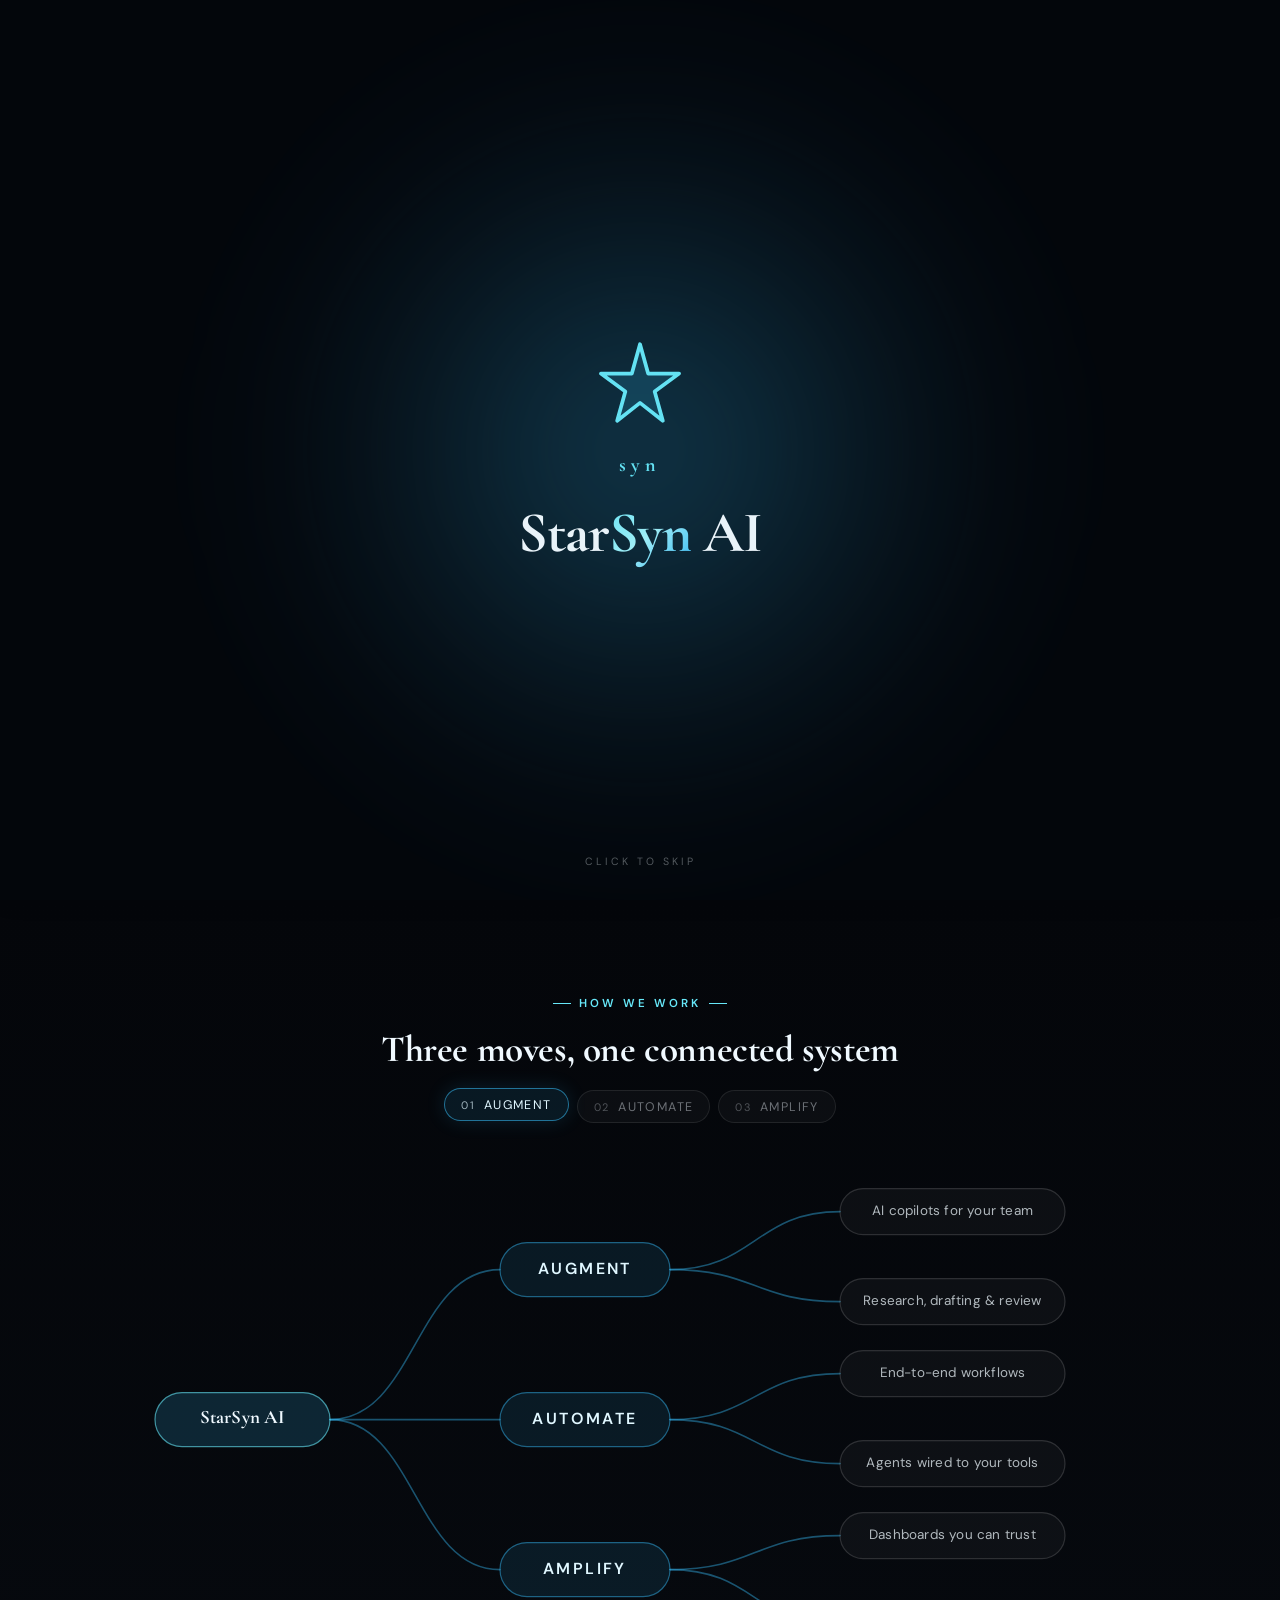
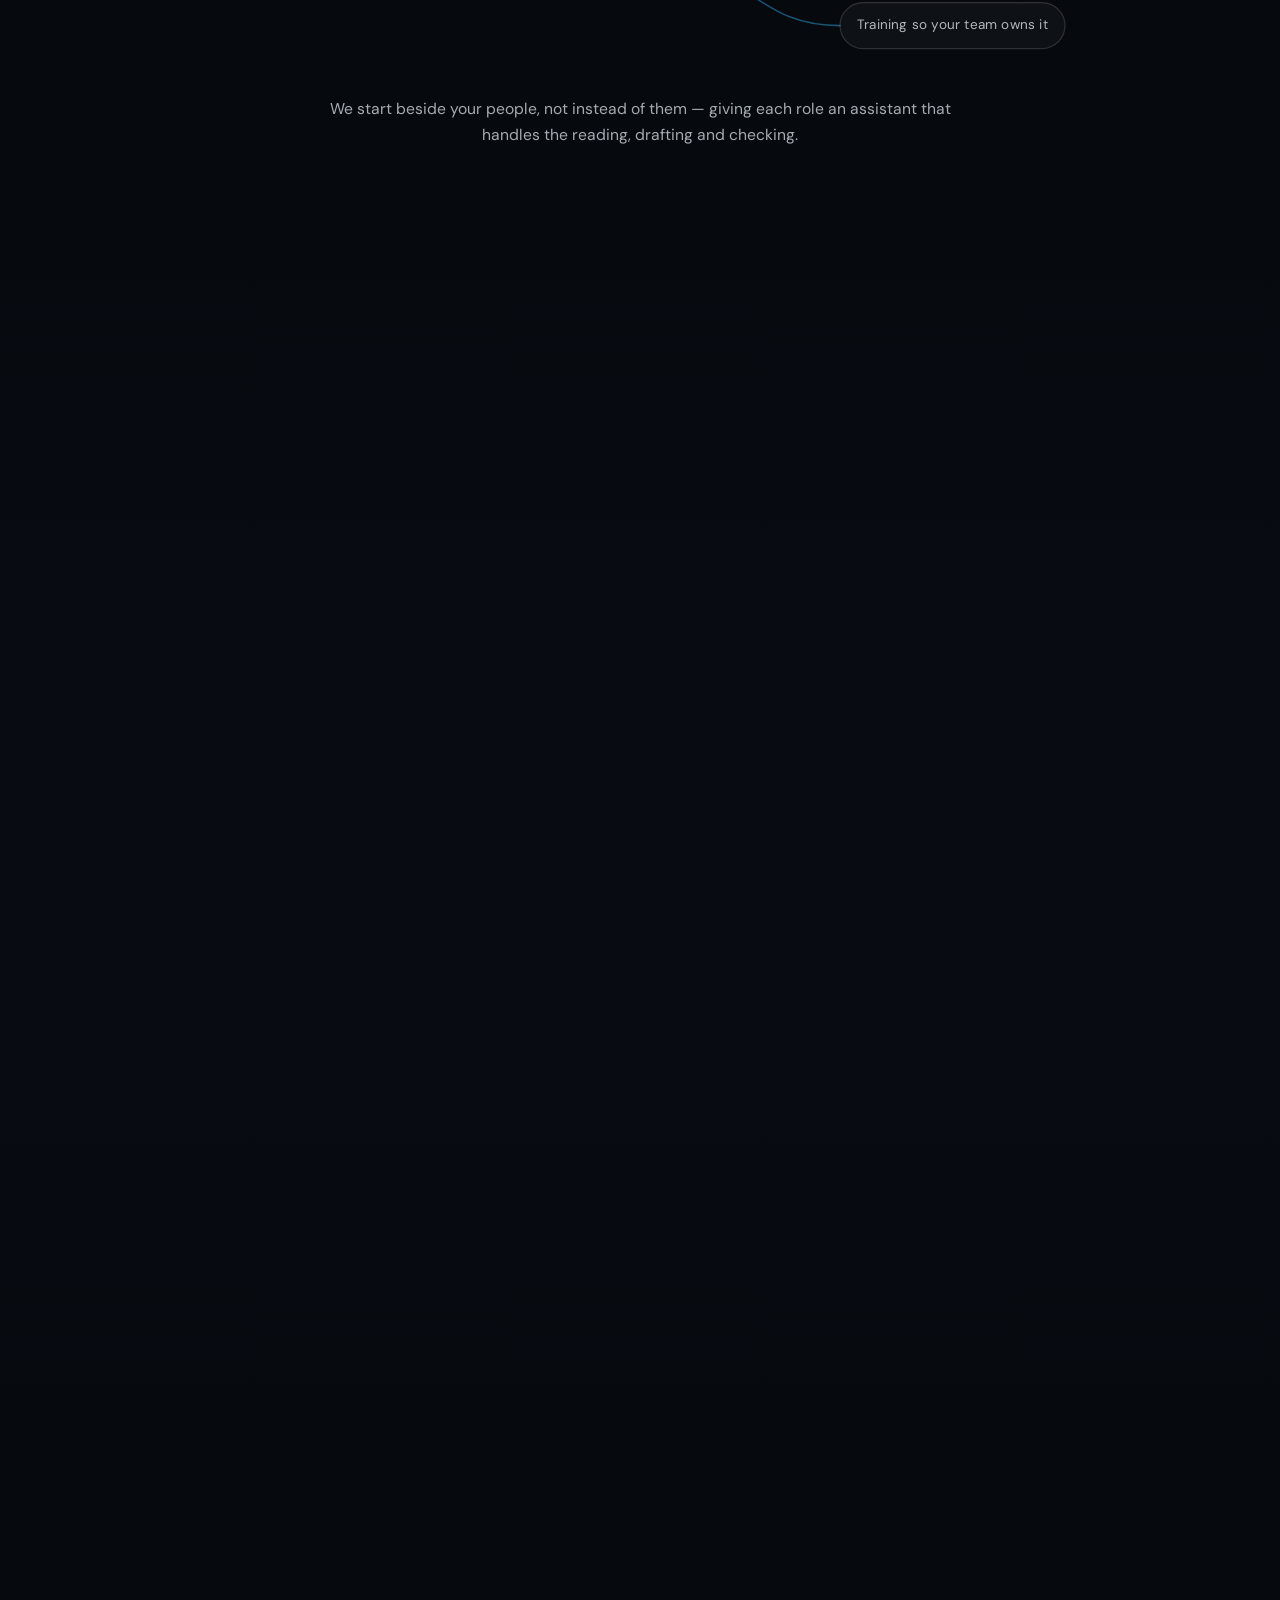
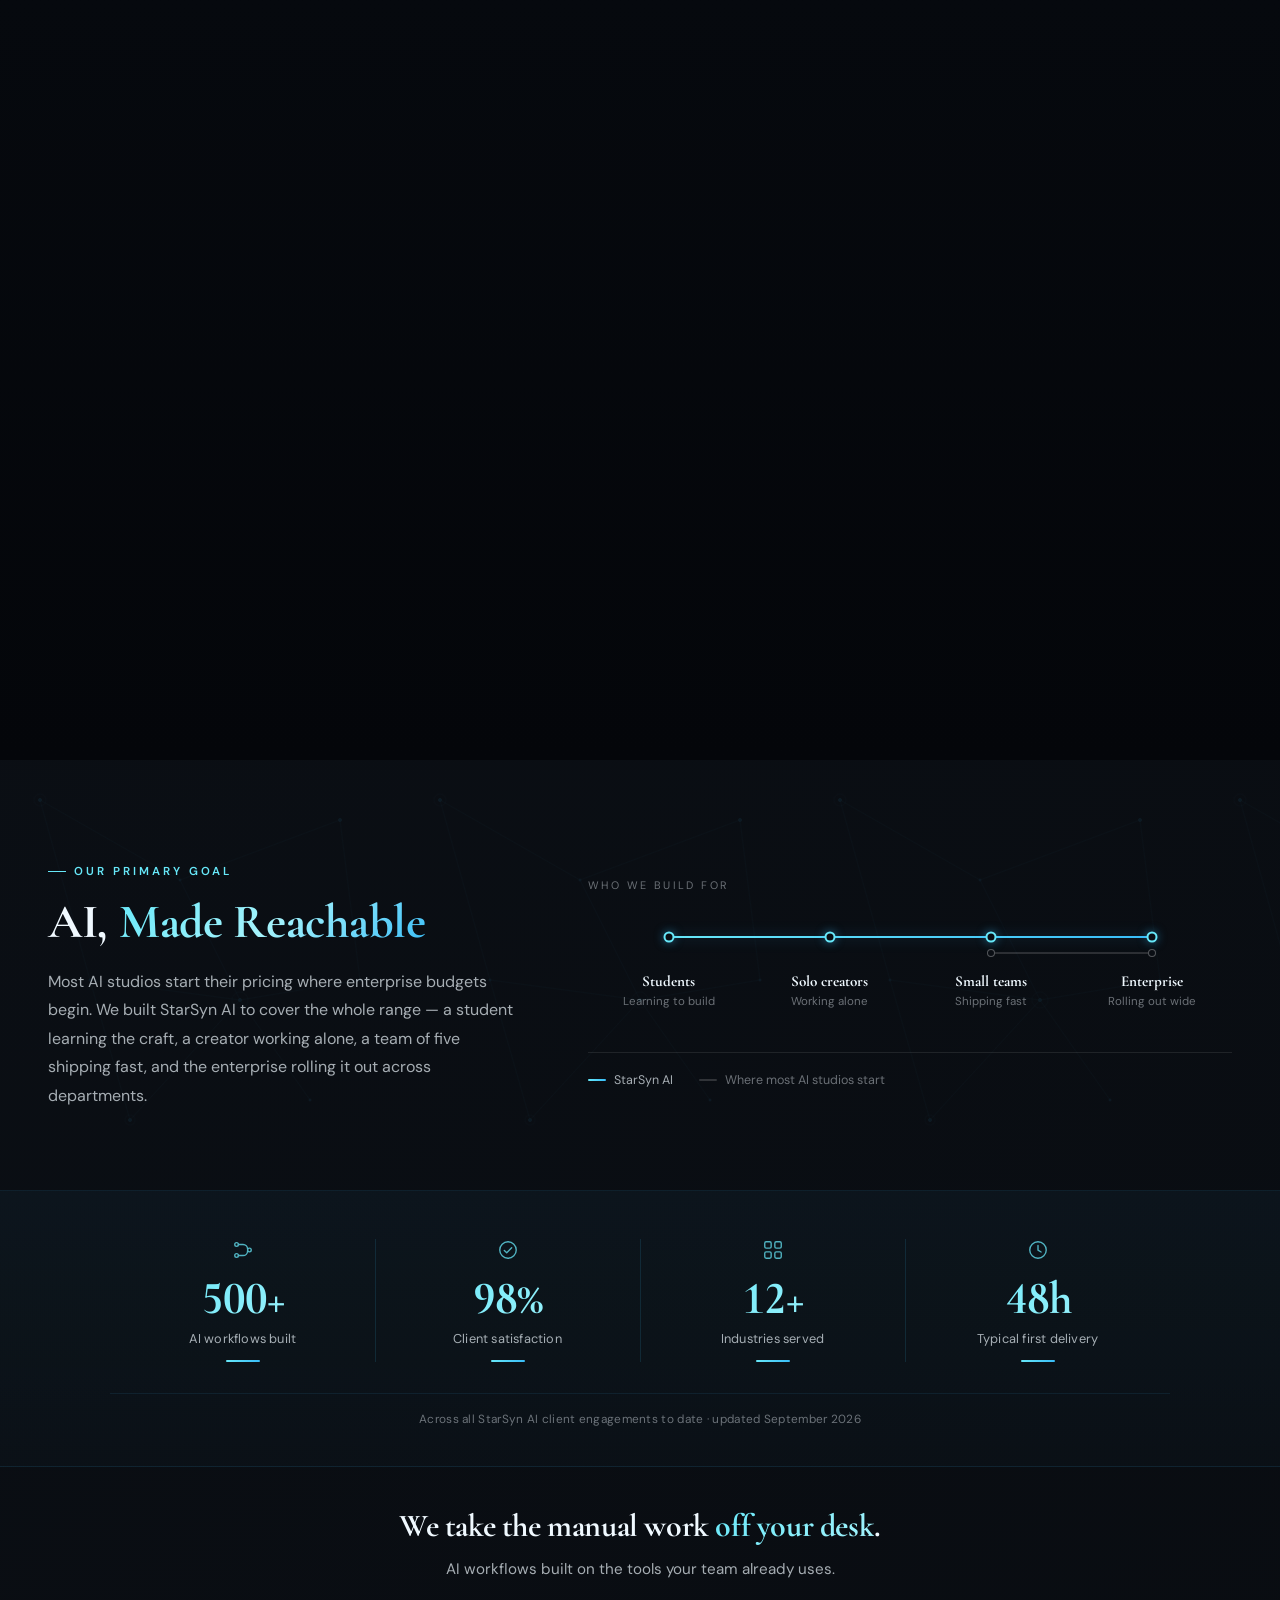
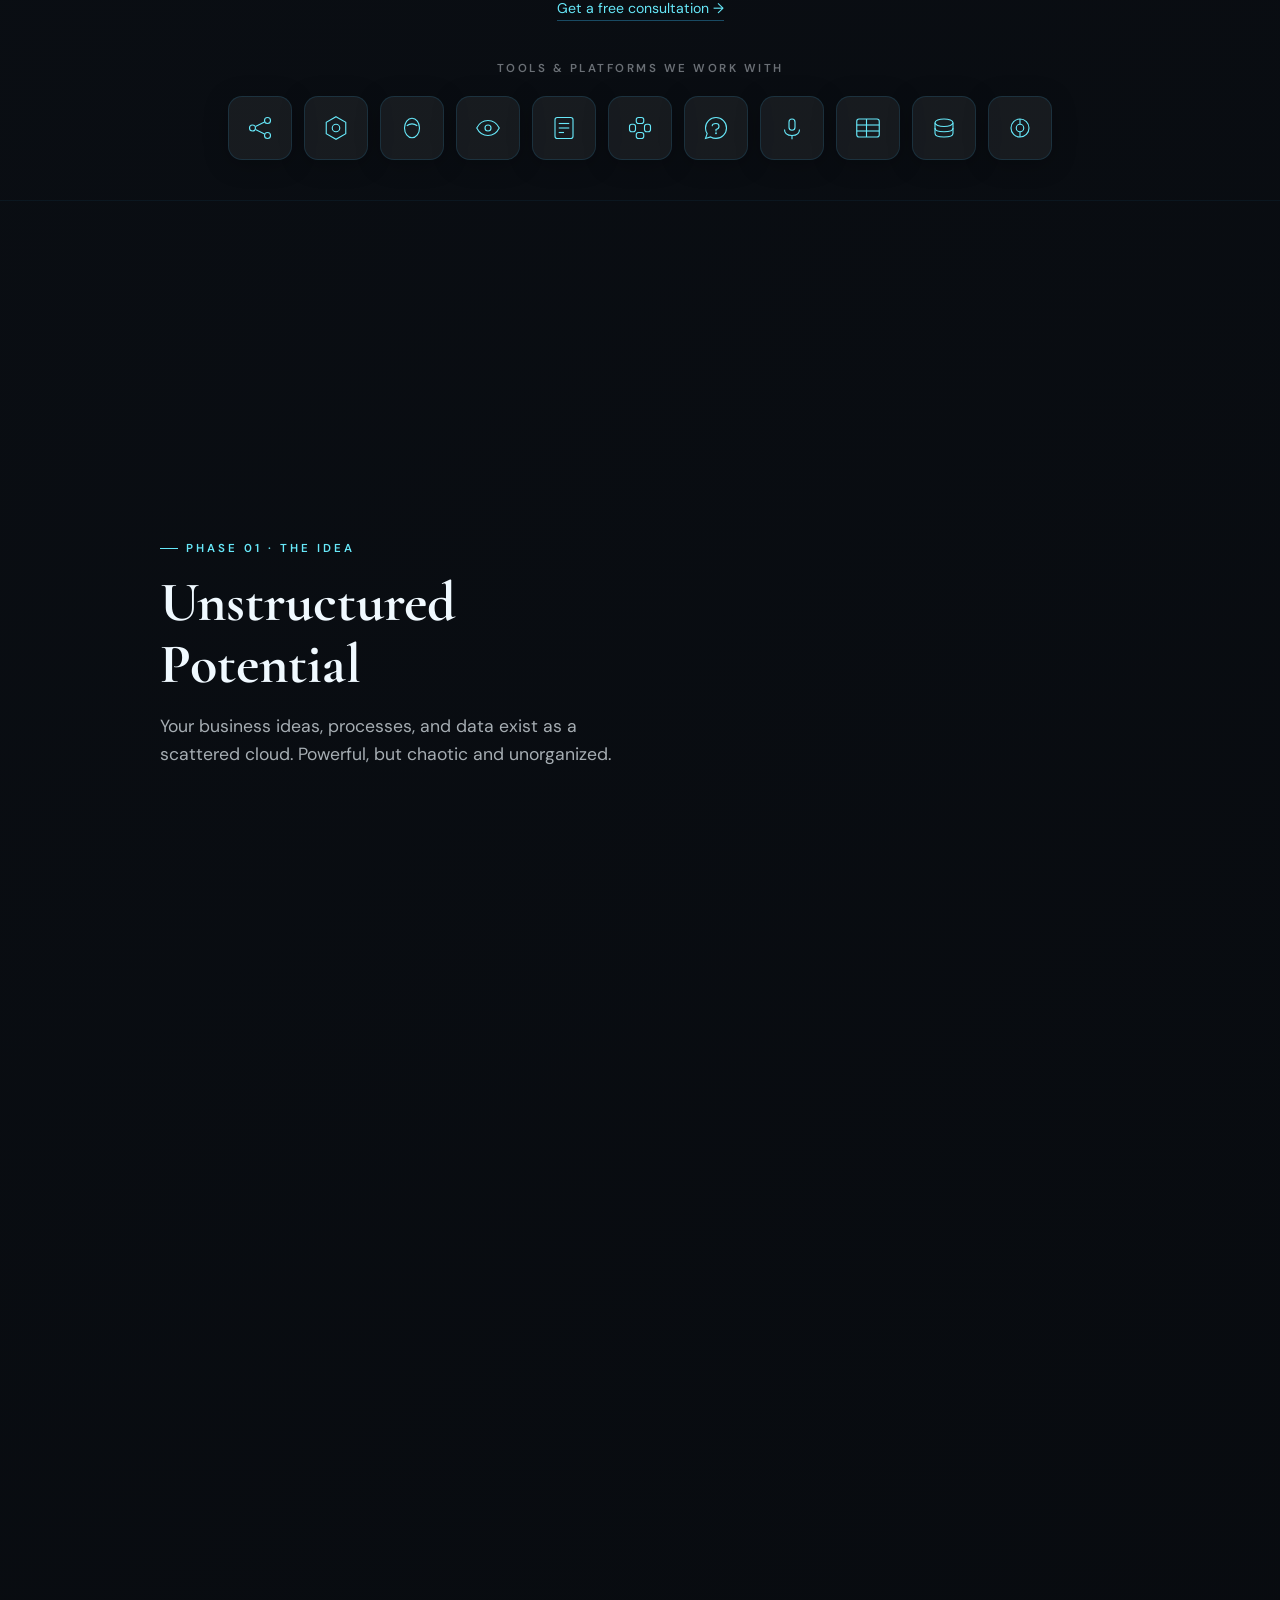
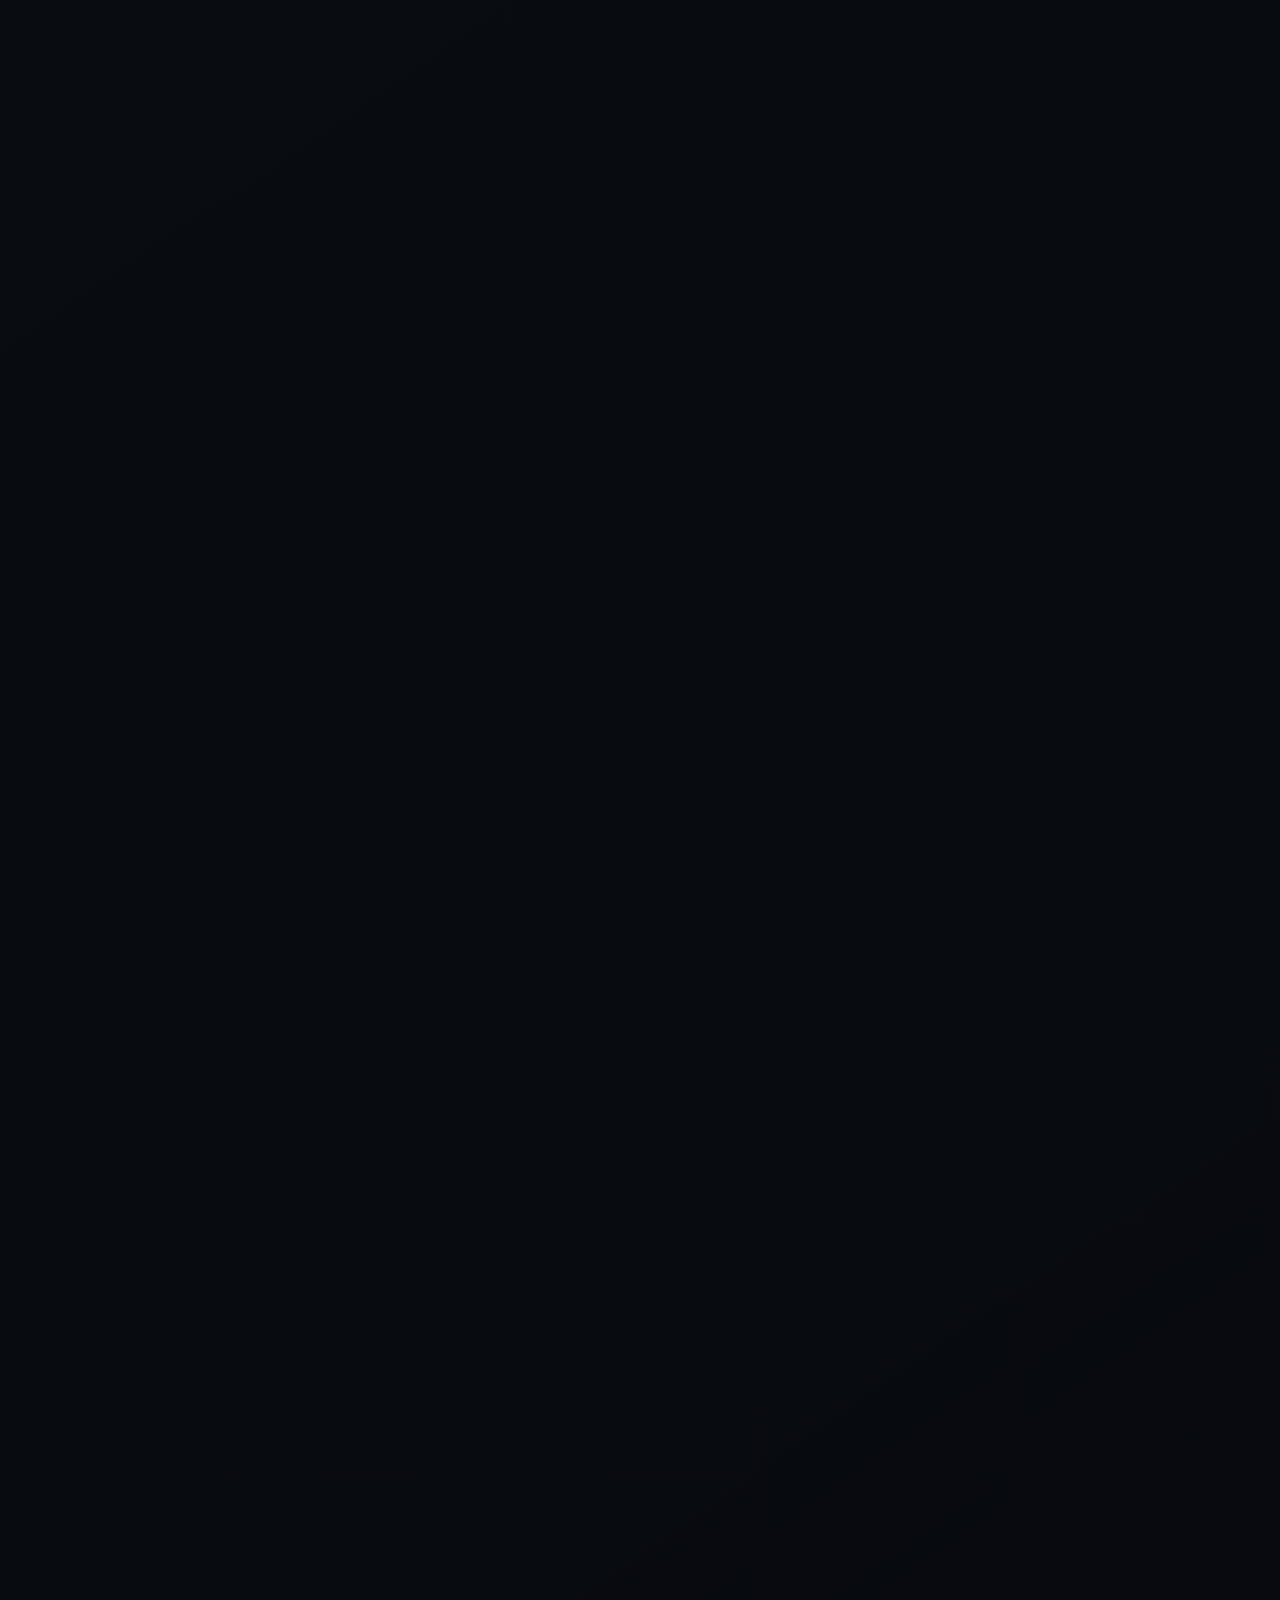
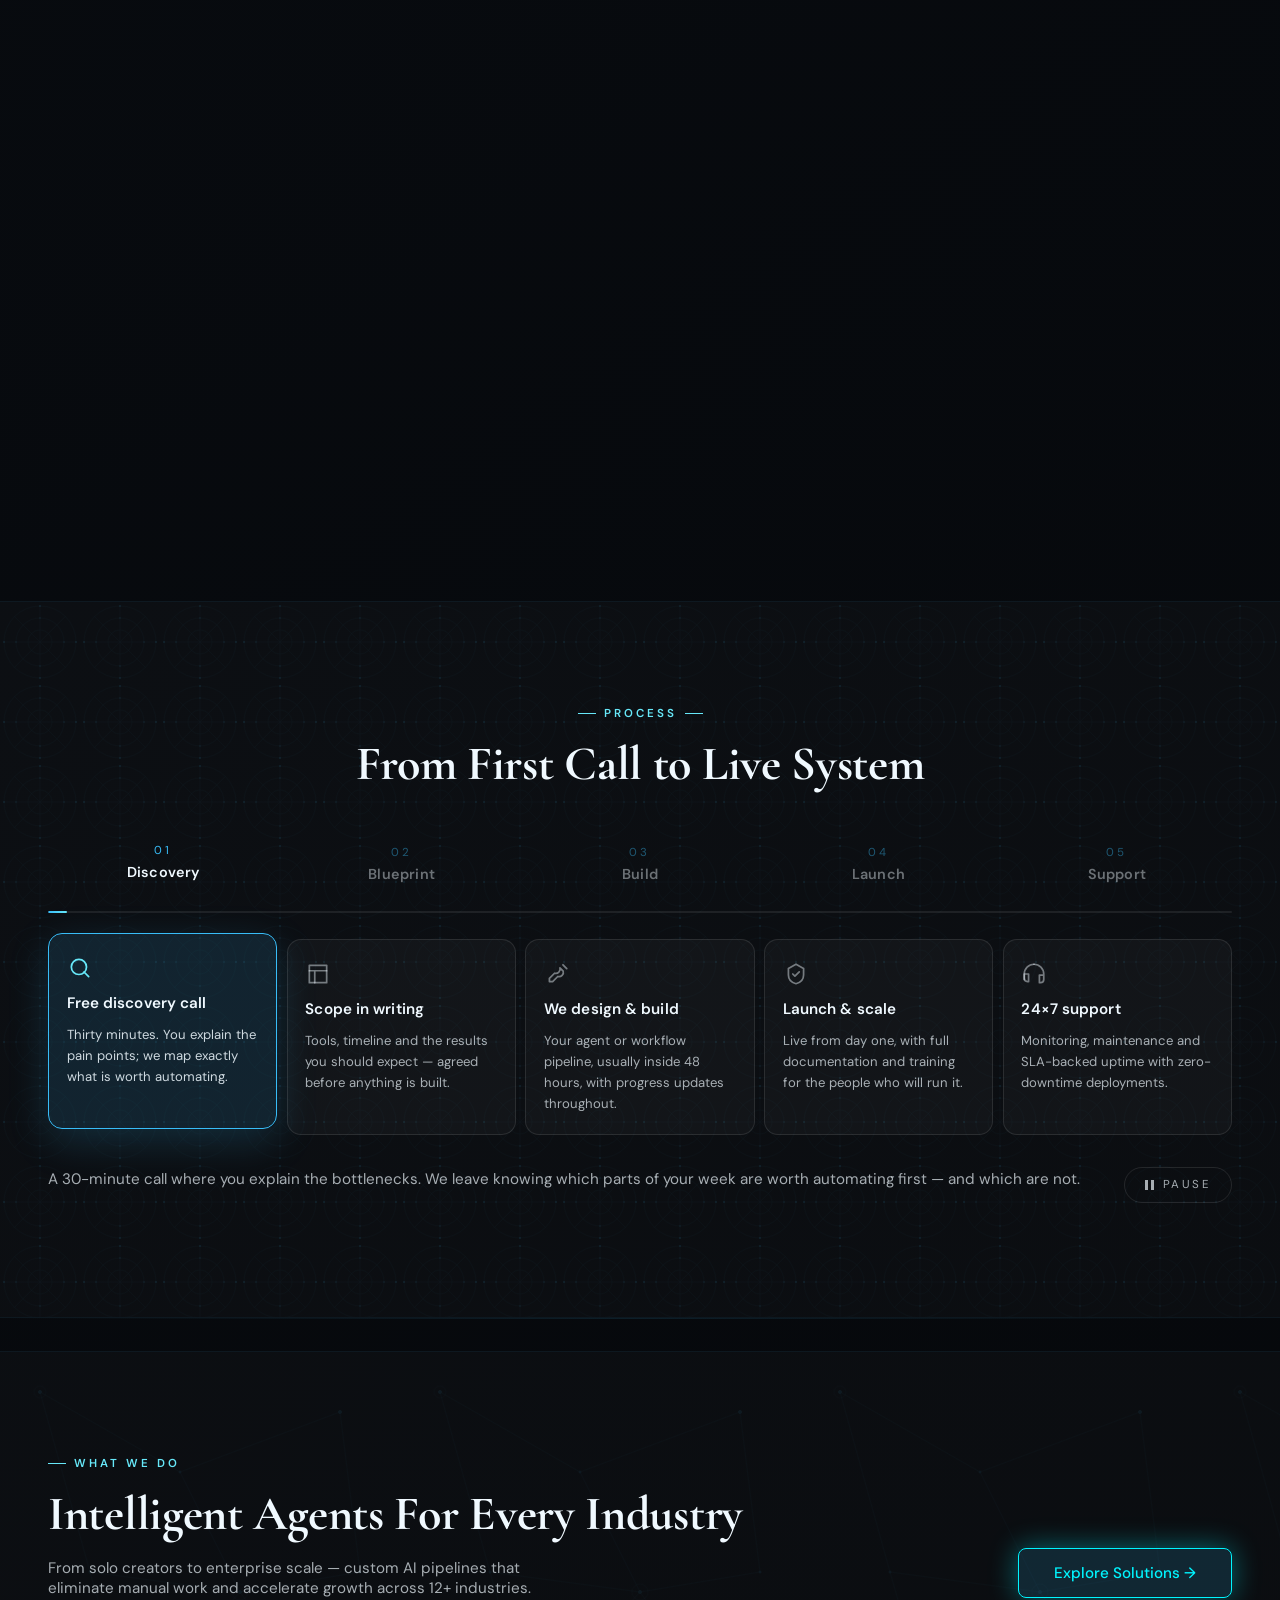
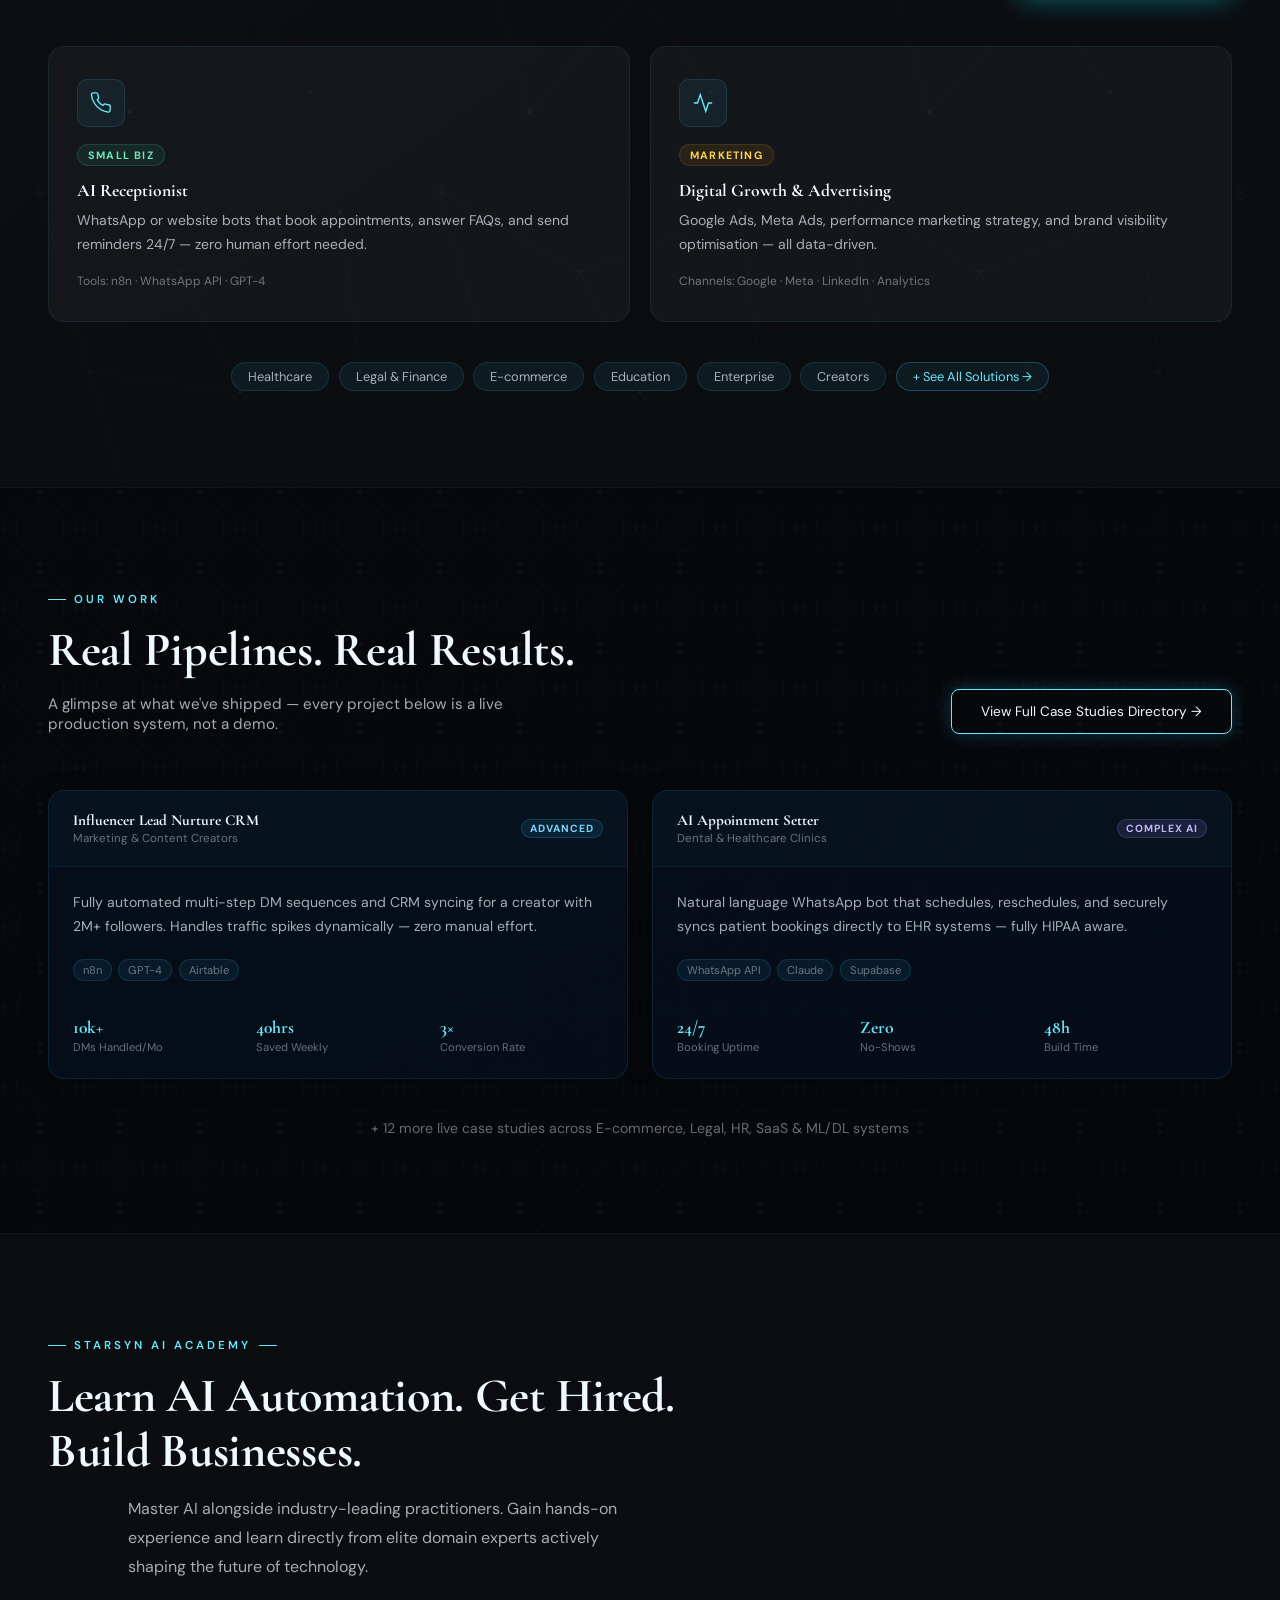
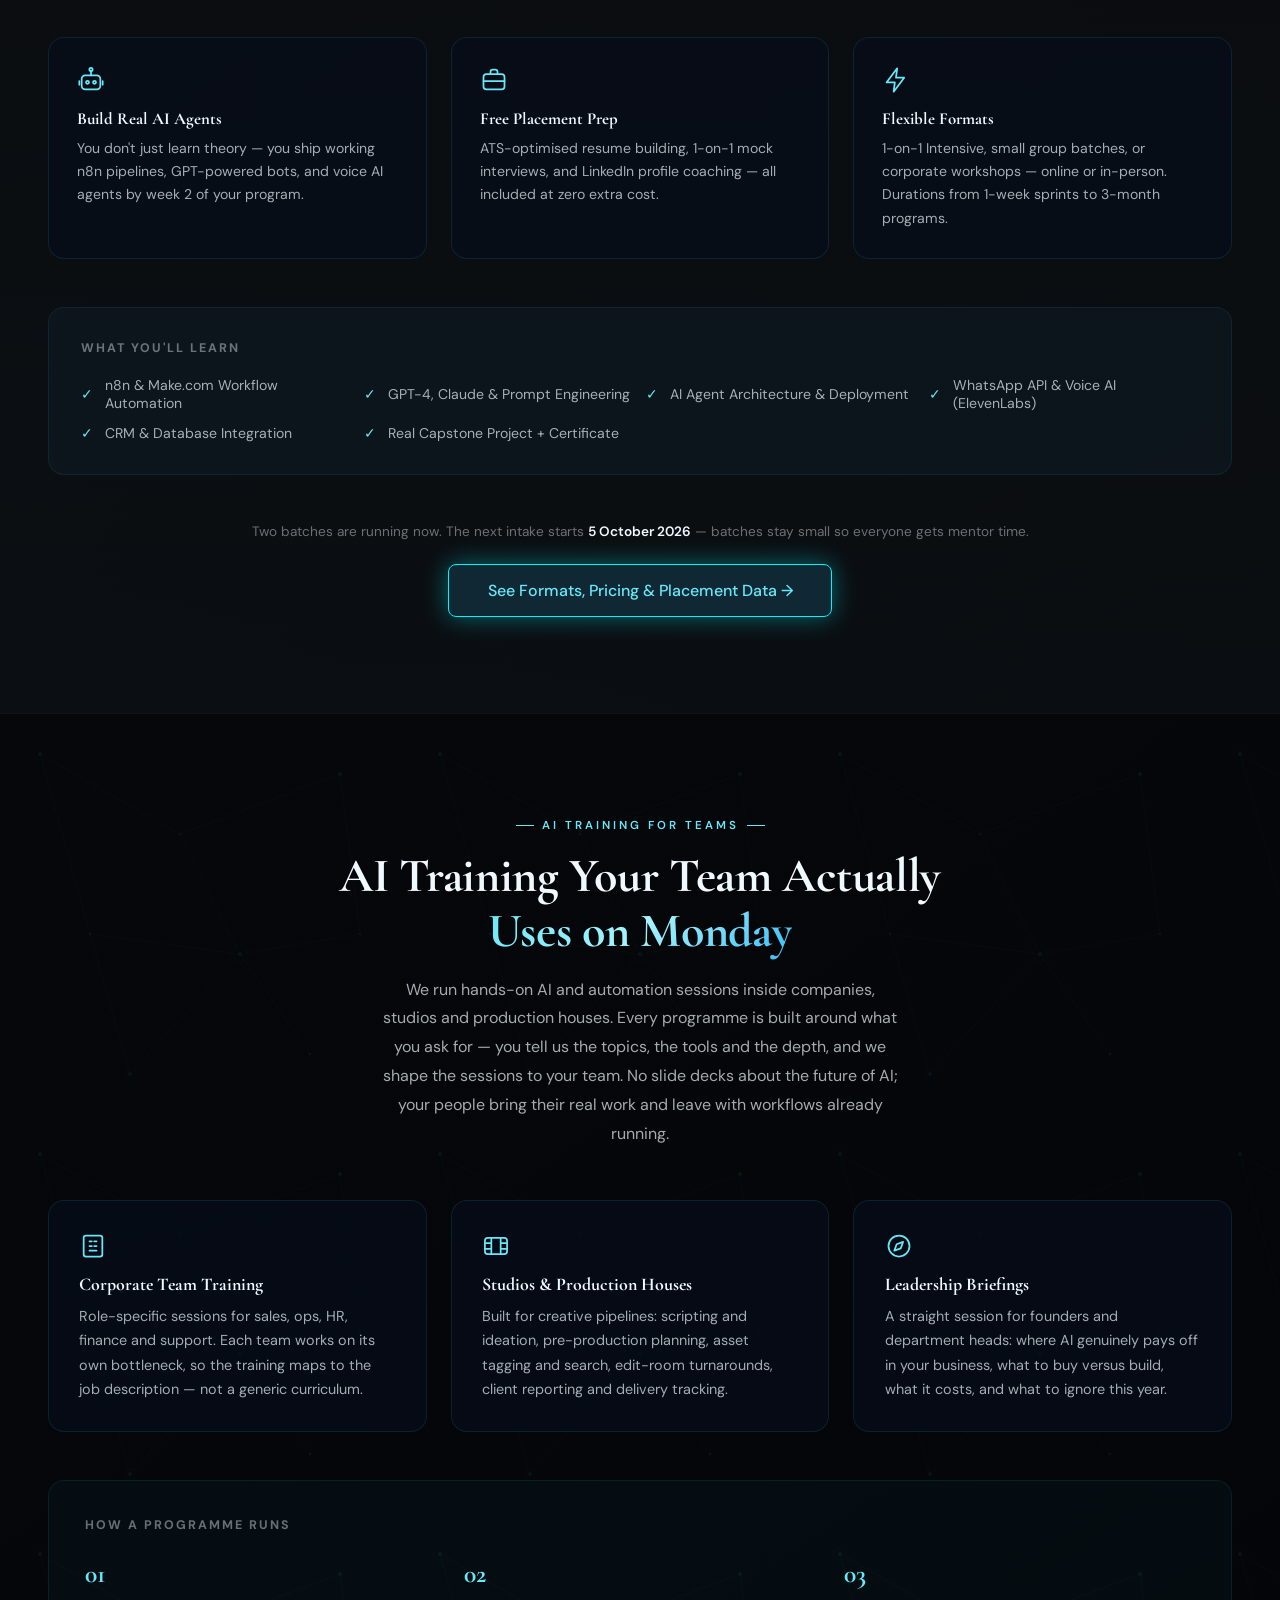
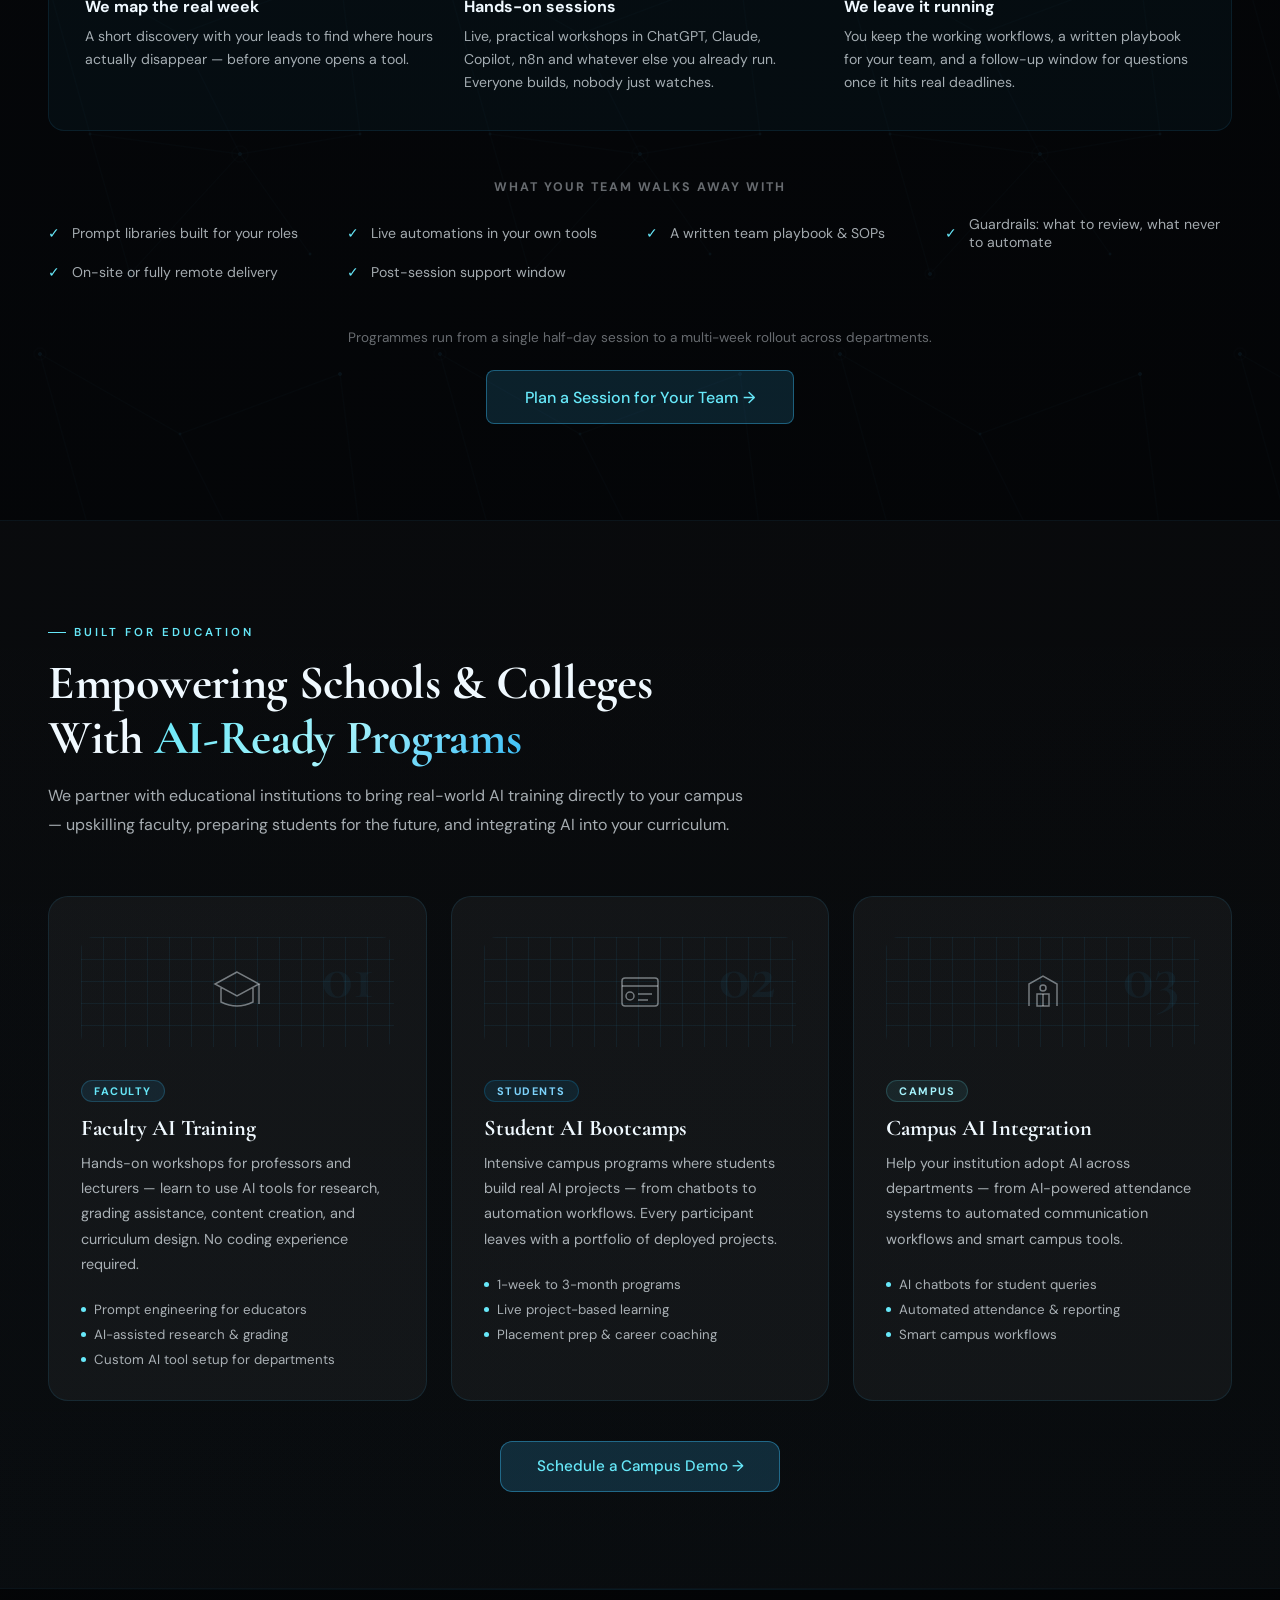
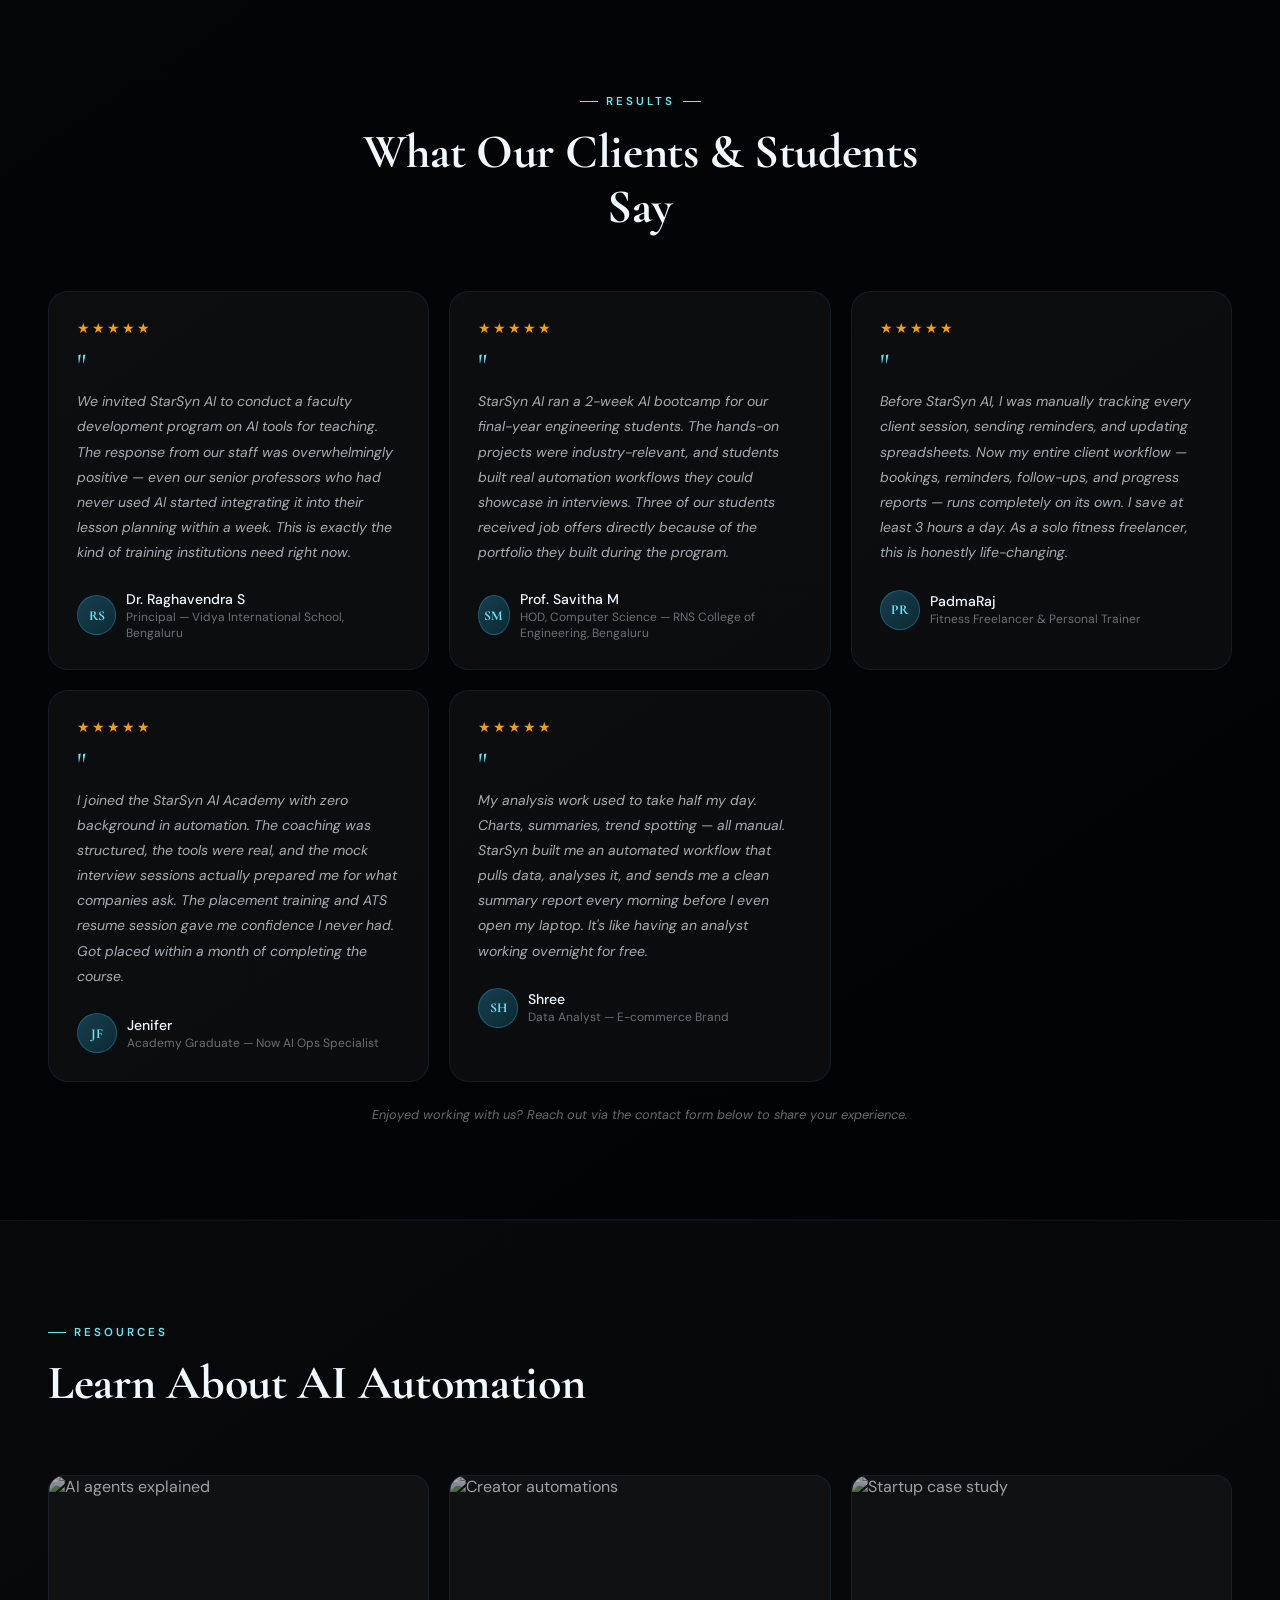
==== commit 3b04903f: "Draw the phone reach scale properly The CSS connector guessed at the run between dots with a gradien" ====
--- a/index.html
+++ b/index.html
@@ -1612,6 +1612,7 @@
   .dot-them{position:absolute;top:2.15rem;width:8px;height:8px;border-radius:50%;transform:translate(-50%,-3px);
     background:var(--bg1);border:1.5px solid rgba(255,255,255,.3);box-shadow:none;}
   .dot-them.t3{left:62.5%;} .dot-them.t4{left:87.5%;}
+  .tier-dot,.scale-diag{display:none;}   /* phone-only; desktop uses the rails above */
   .tier-them{display:none;}
   .rail-key{display:flex;gap:1.6rem;flex-wrap:wrap;margin-top:2.6rem;padding-top:1.2rem;border-top:1px solid var(--border);}
   .key{display:flex;align-items:center;gap:.5rem;font-size:.78rem;color:var(--text2);}
@@ -1636,14 +1637,11 @@
     .tier:nth-child(4){margin-left:27%;}
     .tier:last-child{padding-bottom:0;}
     .rail,.dot,.dot-them{display:none;}
-    .tier::before{content:'';position:absolute;left:5px;top:.45rem;width:9px;height:9px;border-radius:50%;
+    .tier-dot{display:block;position:absolute;left:5px;top:.45rem;width:9px;height:9px;border-radius:50%;
       background:var(--bg1);border:2px solid var(--accent3);box-shadow:0 0 8px rgba(56,189,248,.5);}
-    /* connector drawn as a diagonal across the gap to the next dot */
-    .tier::after{content:'';position:absolute;left:9px;top:1.05rem;bottom:-.1rem;width:9%;
-      background:linear-gradient(to bottom right,transparent calc(50% - .6px),
-        rgba(56,189,248,.34) calc(50% - .6px),rgba(56,189,248,.34) calc(50% + .6px),
-        transparent calc(50% + .6px));}
-    .tier:nth-child(4)::after{display:none;}
+    .scale-diag{display:block;position:absolute;inset:0;width:100%;height:100%;
+      pointer-events:none;z-index:0;overflow:visible;}
+    .tier::after{display:none;}   /* the run is drawn in .scale-diag instead */
     .tier:last-child::after{display:none;}
     .rail-key{justify-content:flex-start;margin-top:1.9rem;}
   .key.them{display:none;}          /* its rail is not drawn in the vertical layout */
@@ -1670,11 +1668,12 @@
           <div class="rail rail-them"></div>
           <span class="dot d1"></span><span class="dot d2"></span><span class="dot d3"></span><span class="dot d4"></span>
           <span class="dot-them t3"></span><span class="dot-them t4"></span>
-          <div class="scale-tiers">
-            <div class="tier"><div class="tier-name">Students</div><div class="tier-note">Learning to build</div></div>
-            <div class="tier"><div class="tier-name">Solo creators</div><div class="tier-note">Working alone</div></div>
-            <div class="tier"><div class="tier-name">Small teams</div><div class="tier-note">Shipping fast</div><div class="tier-them">Most AI studios start about here</div></div>
-            <div class="tier"><div class="tier-name">Enterprise</div><div class="tier-note">Rolling out wide</div></div>
+          <svg class="scale-diag" aria-hidden="true" preserveAspectRatio="none"></svg>
+        <div class="scale-tiers">
+            <div class="tier"><span class="tier-dot" aria-hidden="true"></span><div class="tier-name">Students</div><div class="tier-note">Learning to build</div></div>
+            <div class="tier"><span class="tier-dot" aria-hidden="true"></span><div class="tier-name">Solo creators</div><div class="tier-note">Working alone</div></div>
+            <div class="tier"><span class="tier-dot" aria-hidden="true"></span><div class="tier-name">Small teams</div><div class="tier-note">Shipping fast</div><div class="tier-them">Most AI studios start about here</div></div>
+            <div class="tier"><span class="tier-dot" aria-hidden="true"></span><div class="tier-name">Enterprise</div><div class="tier-note">Rolling out wide</div></div>
           </div>
         </div>
         <div class="rail-key">
@@ -1686,6 +1685,44 @@
     </div>
   </div>
 </section>
+<script>
+/* Reach scale on phones: the tiers step right, and their heights differ, so the
+   run between dots is measured and drawn rather than approximated in CSS. */
+(function initDiagonal(){
+  var track = document.querySelector('.scale-track');
+  var svg   = document.querySelector('.scale-diag');
+  if (!track || !svg) return;
+  var NS = 'http://www.w3.org/2000/svg';
+
+  function draw(){
+    if (!window.matchMedia('(max-width: 860px)').matches){ svg.innerHTML = ''; return; }
+    var dots = Array.prototype.slice.call(track.querySelectorAll('.tier-dot'));
+    if (dots.length < 2) return;
+    var box = track.getBoundingClientRect();
+    svg.setAttribute('viewBox', '0 0 ' + Math.round(box.width) + ' ' + Math.round(box.height));
+    var pts = dots.map(function(d){
+      var r = d.getBoundingClientRect();
+      return { x: r.left - box.left + r.width / 2, y: r.top - box.top + r.height / 2 };
+    });
+    var d = '';
+    for (var i = 0; i < pts.length - 1; i++){
+      var a = pts[i], b = pts[i + 1];
+      // stop short of each dot so the line meets the ring, not its centre
+      var dx = b.x - a.x, dy = b.y - a.y, len = Math.hypot(dx, dy) || 1;
+      var pad = 9;
+      d += 'M ' + (a.x + dx / len * pad).toFixed(1) + ' ' + (a.y + dy / len * pad).toFixed(1) +
+           ' L ' + (b.x - dx / len * pad).toFixed(1) + ' ' + (b.y - dy / len * pad).toFixed(1) + ' ';
+    }
+    svg.innerHTML = '<path d="' + d + '" fill="none" stroke="rgba(56,189,248,.38)" ' +
+                    'stroke-width="1.4" stroke-linecap="round"/>';
+  }
+
+  draw();
+  window.addEventListener('resize', function(){ clearTimeout(draw._t); draw._t = setTimeout(draw, 150); }, {passive:true});
+  if (document.fonts && document.fonts.ready) document.fonts.ready.then(draw);
+  window.addEventListener('load', draw);
+})();
+</script>
 
 
 <!-- TRUST BAR -->
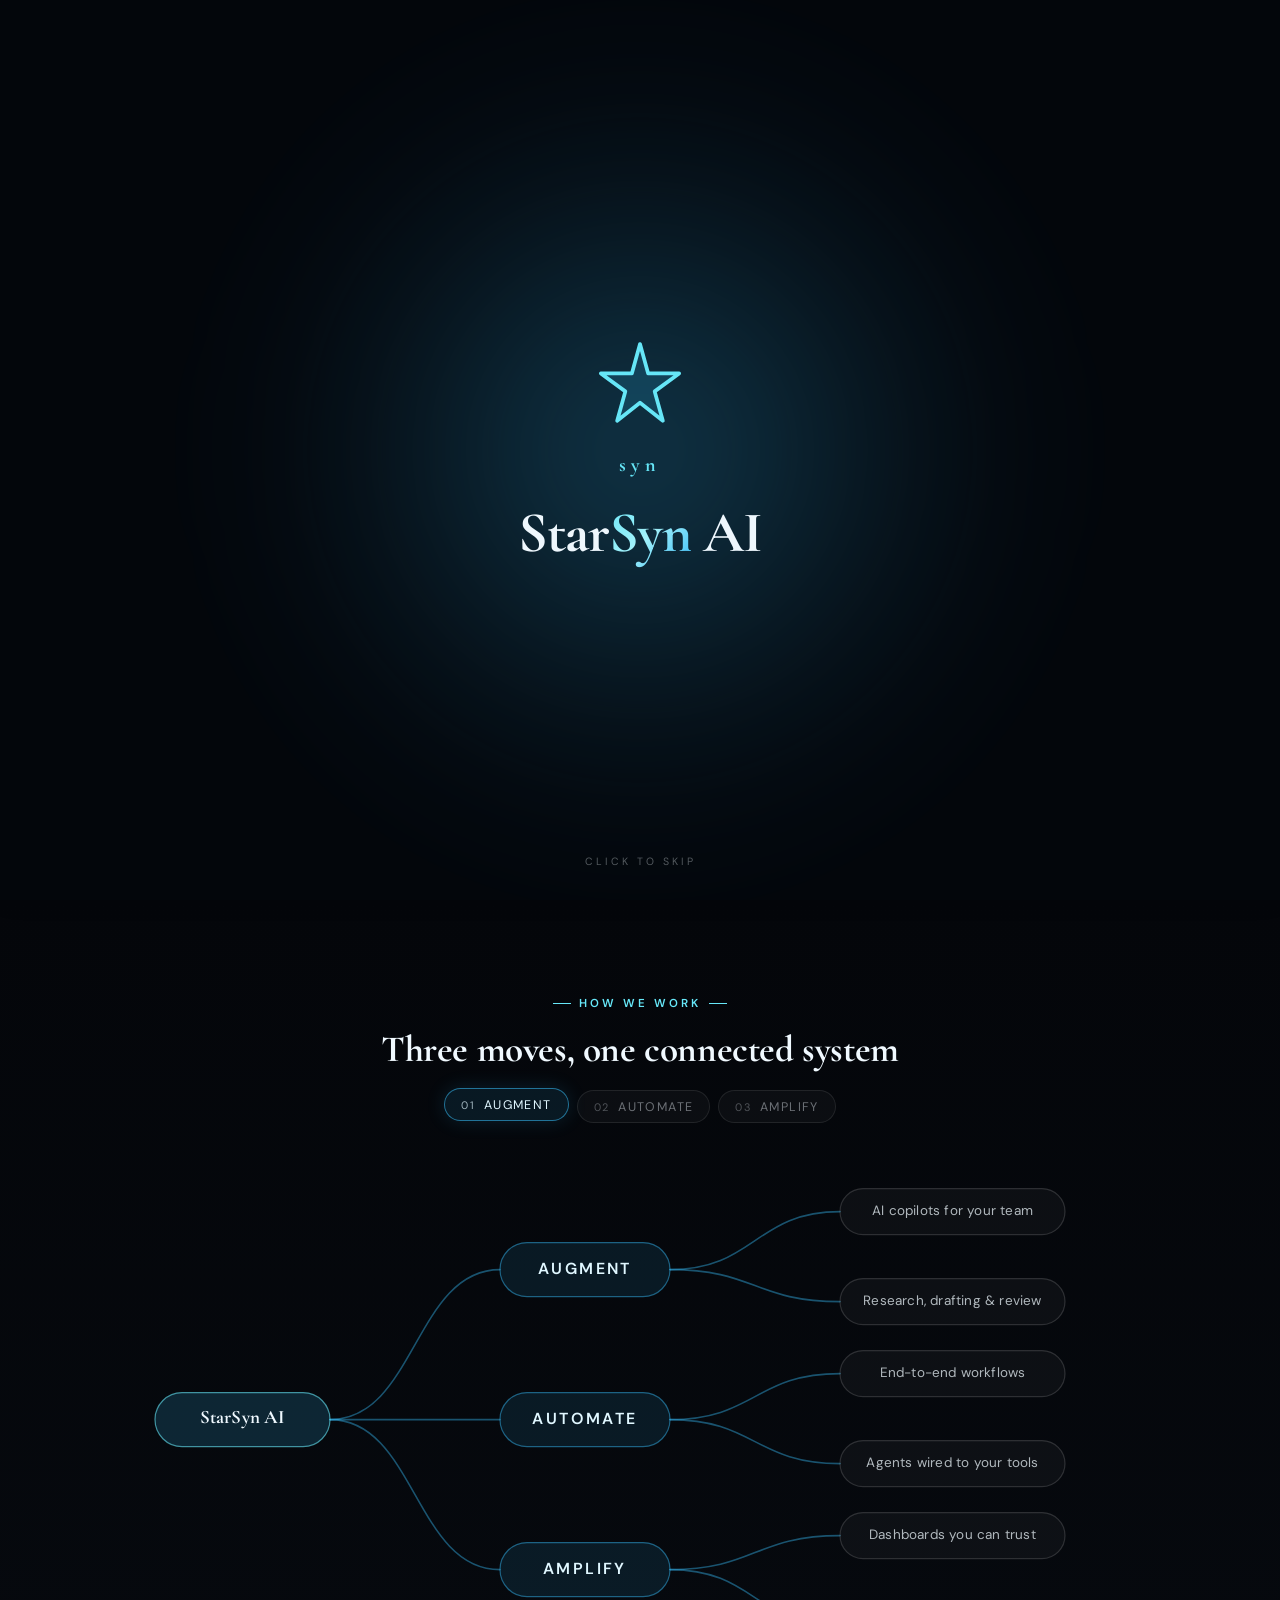
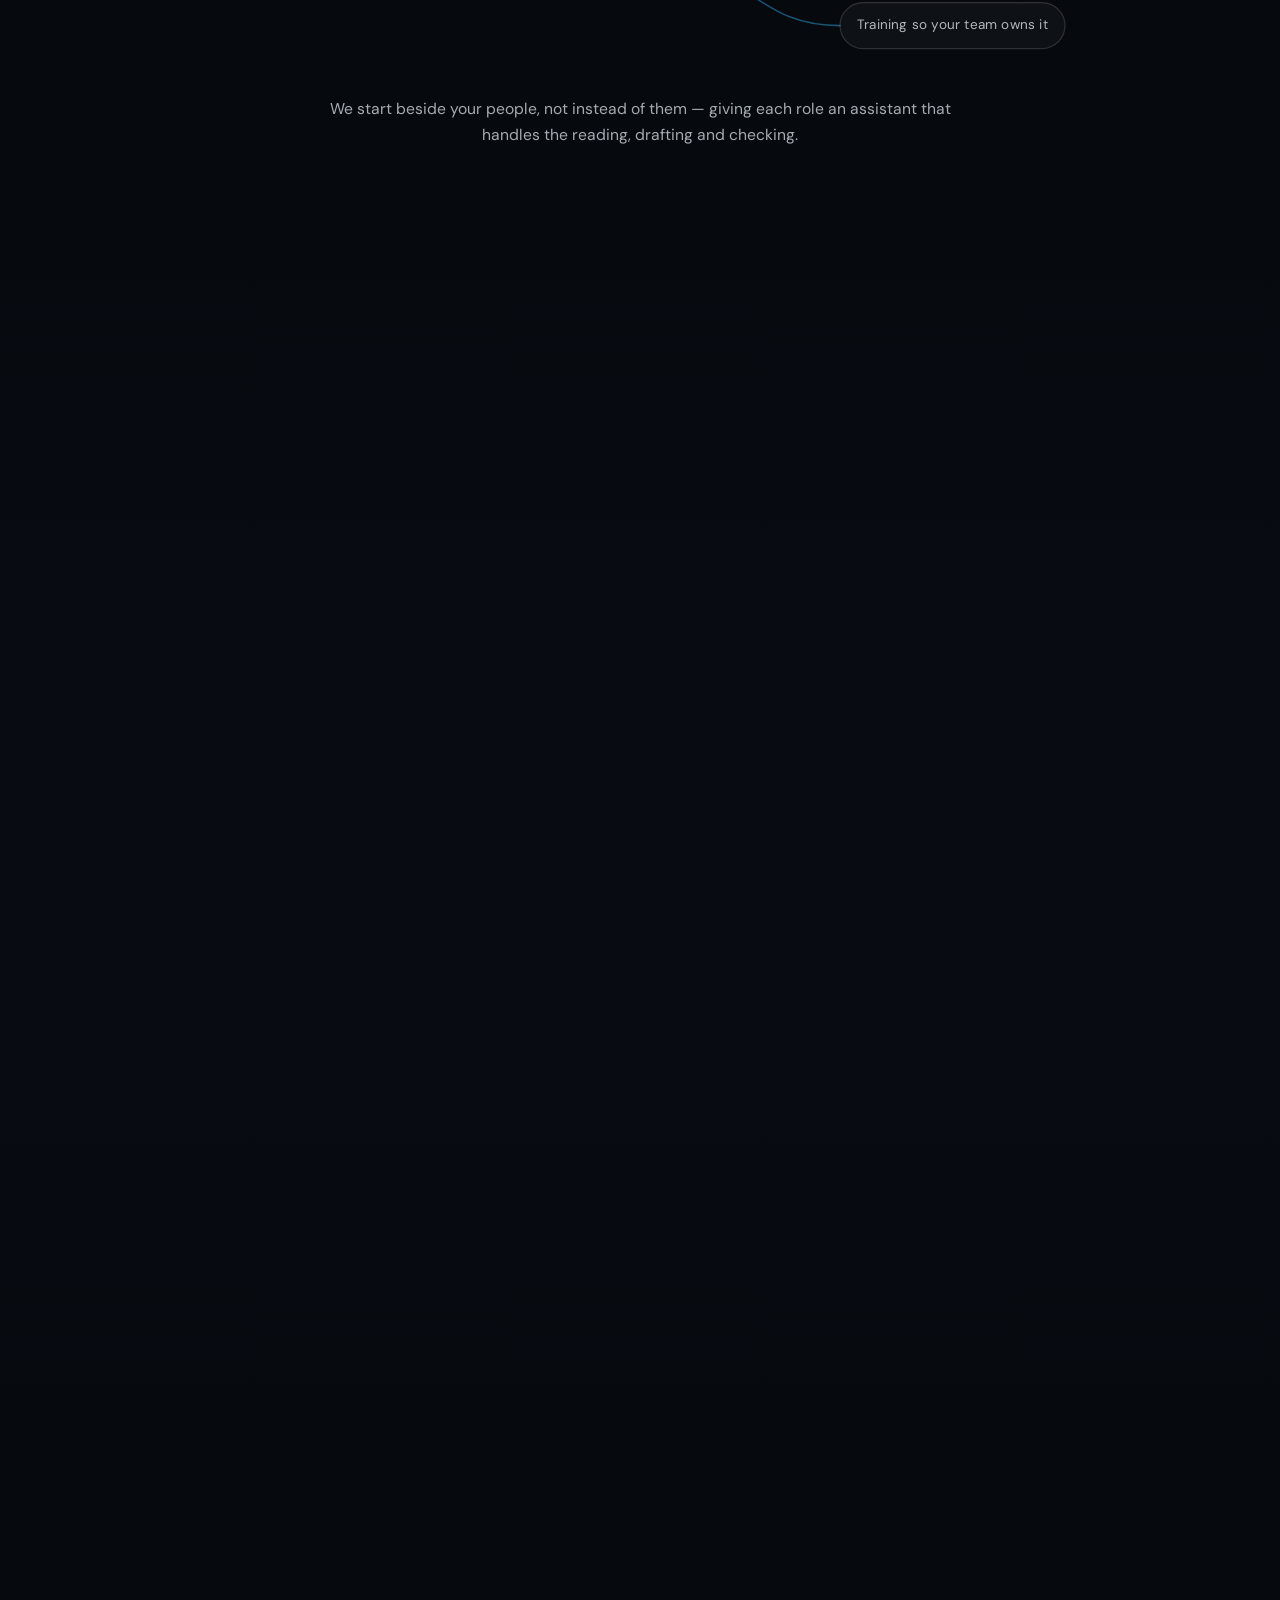
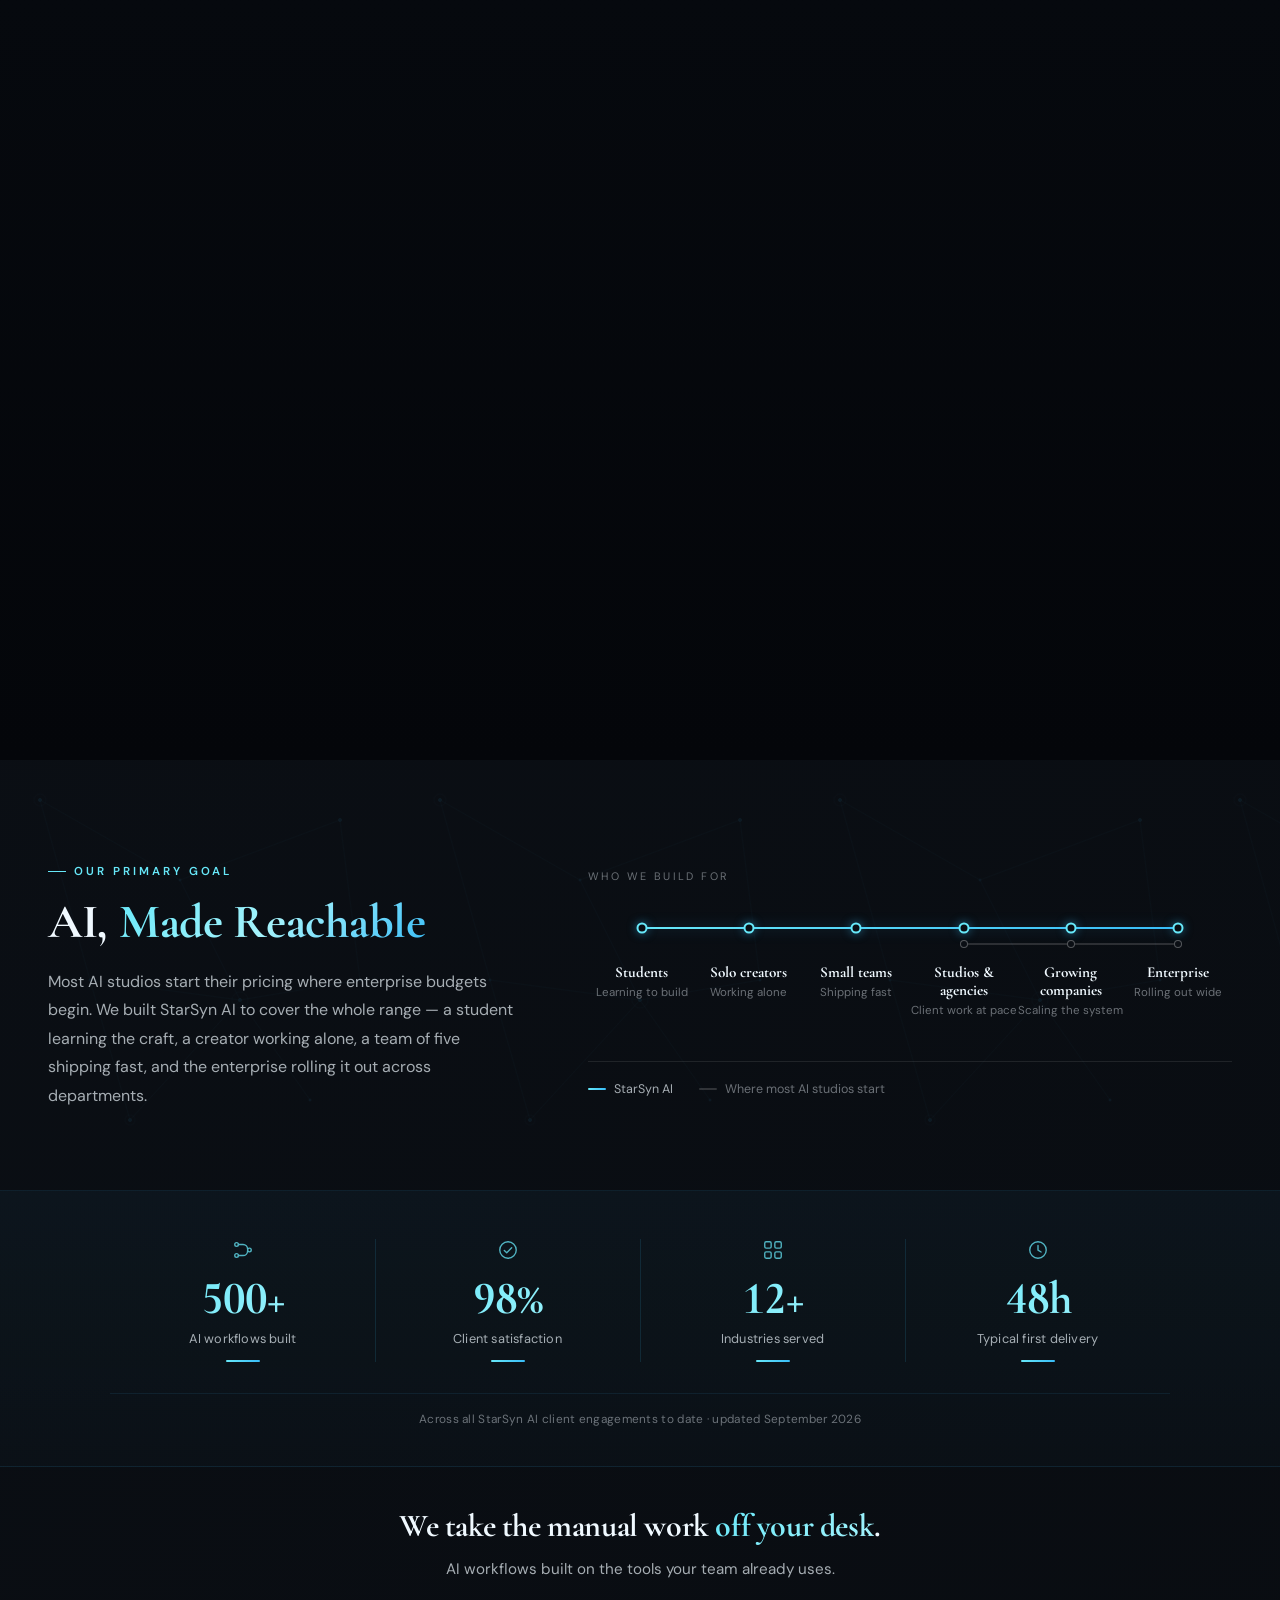
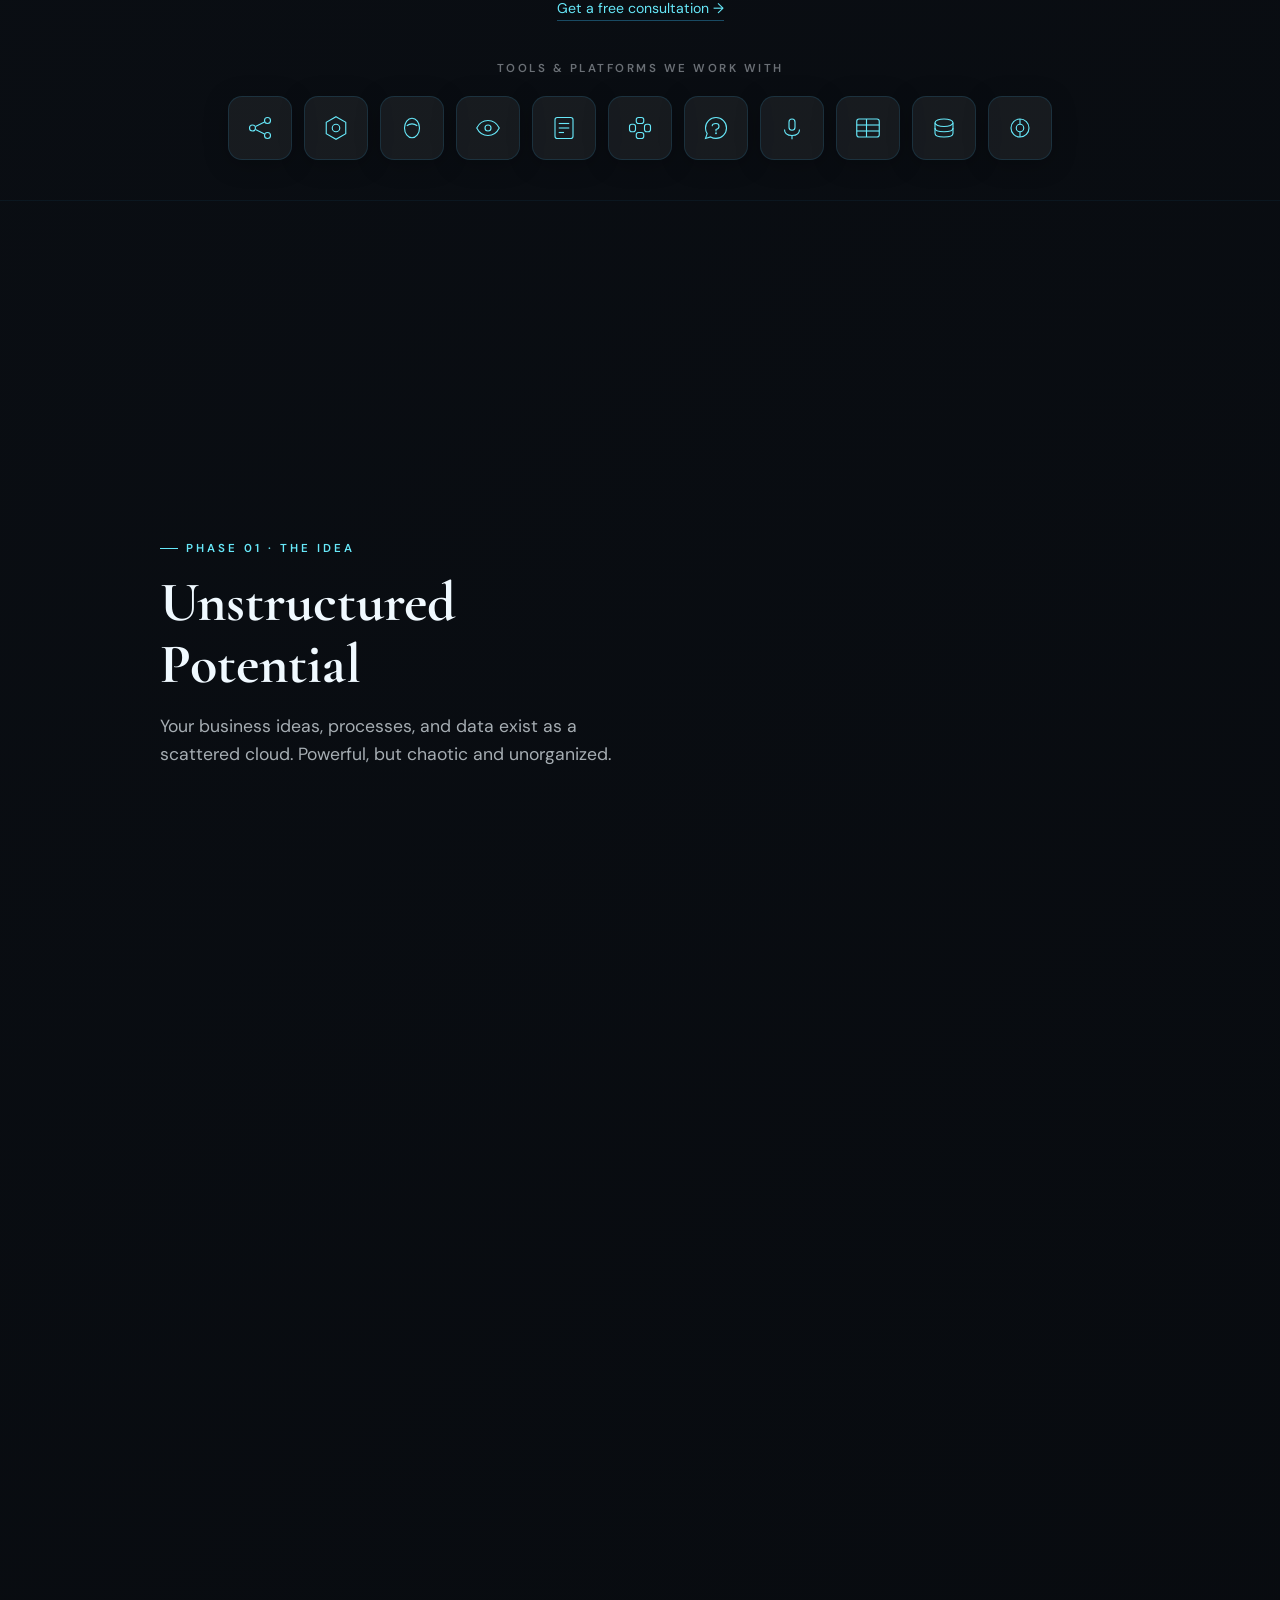
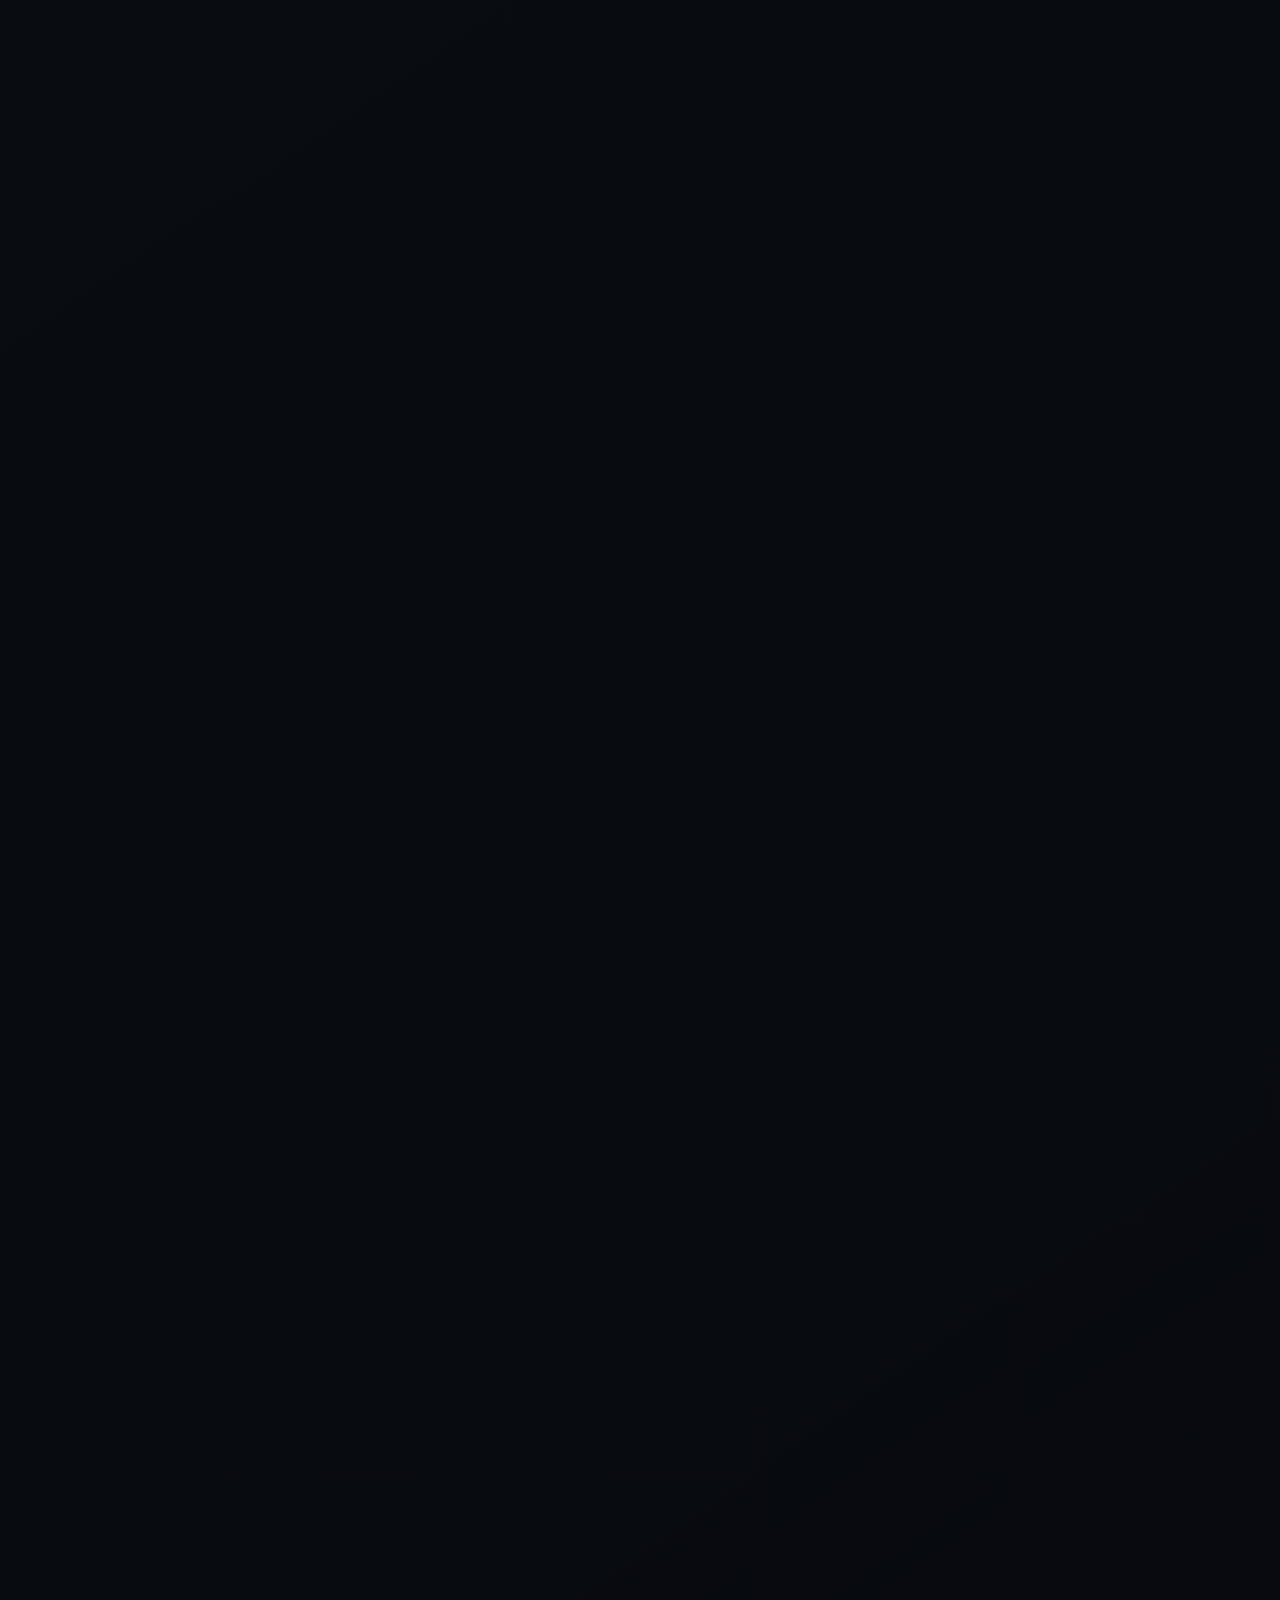
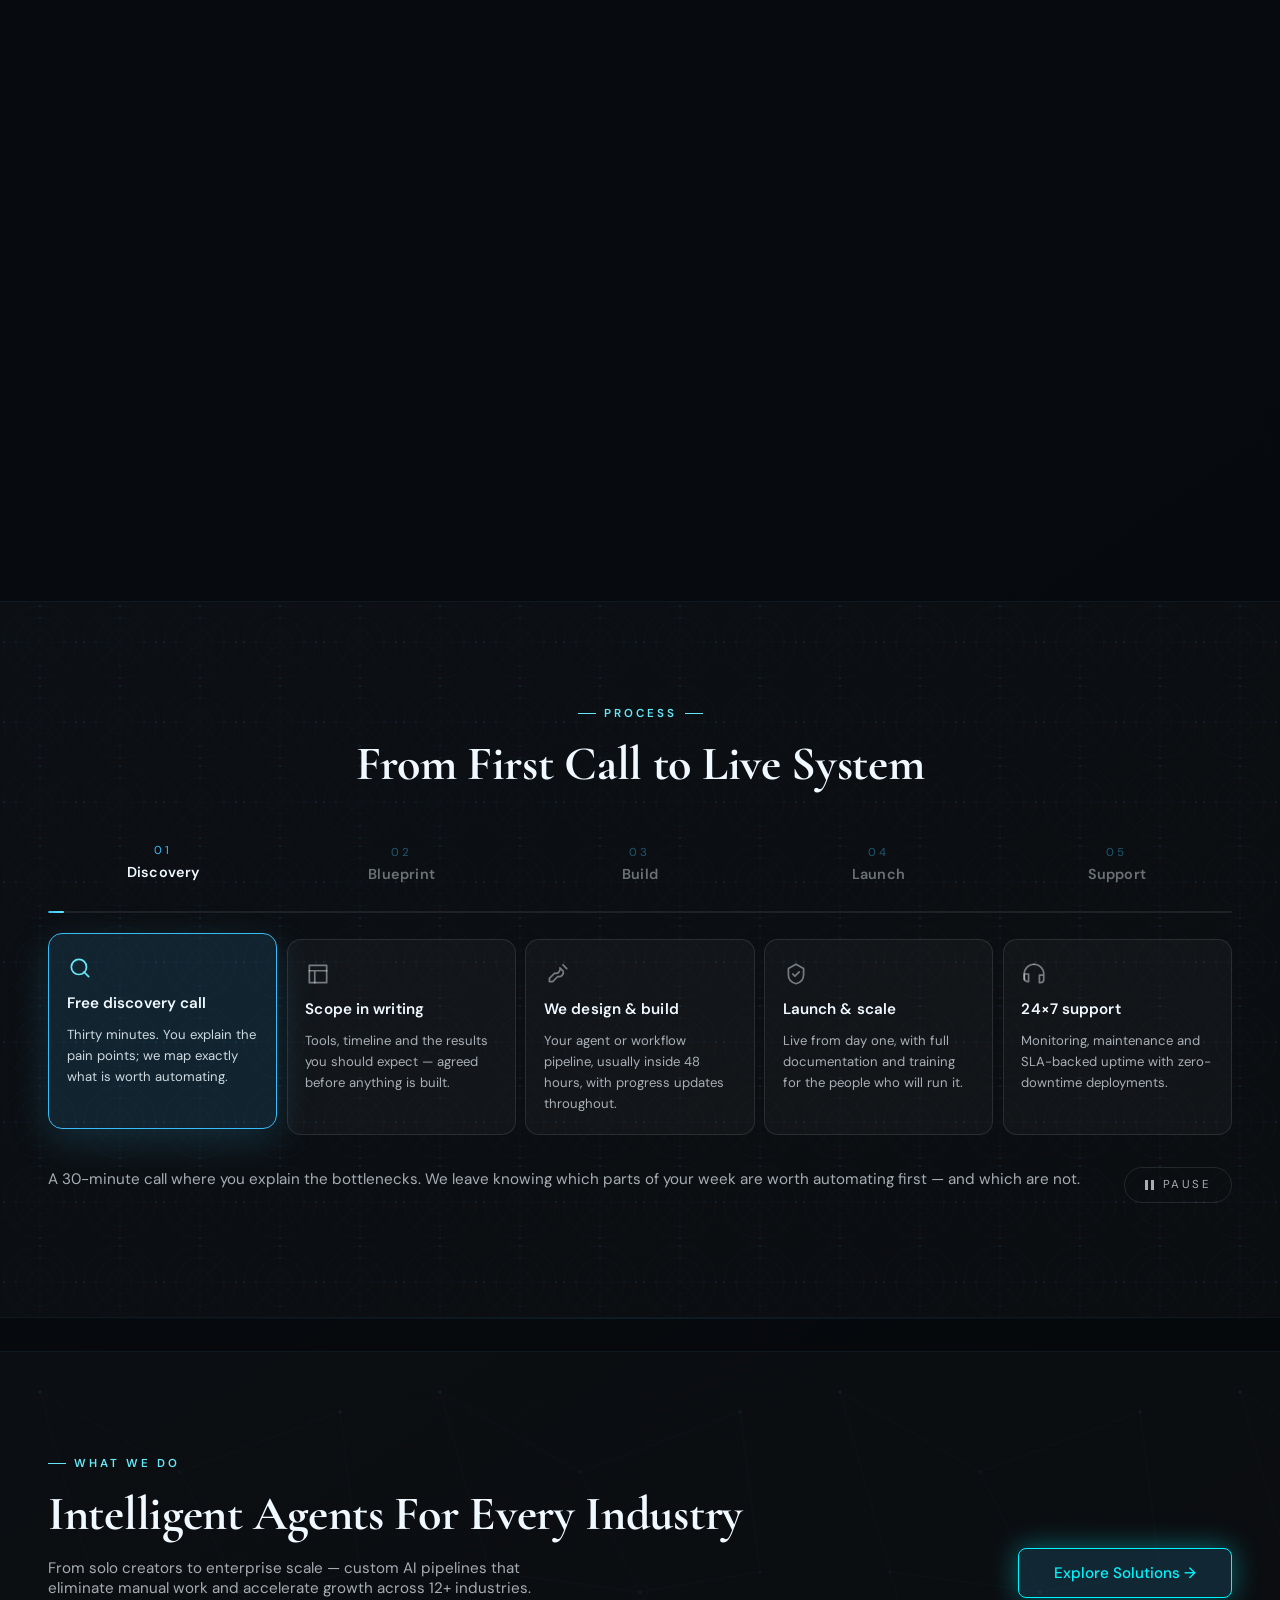
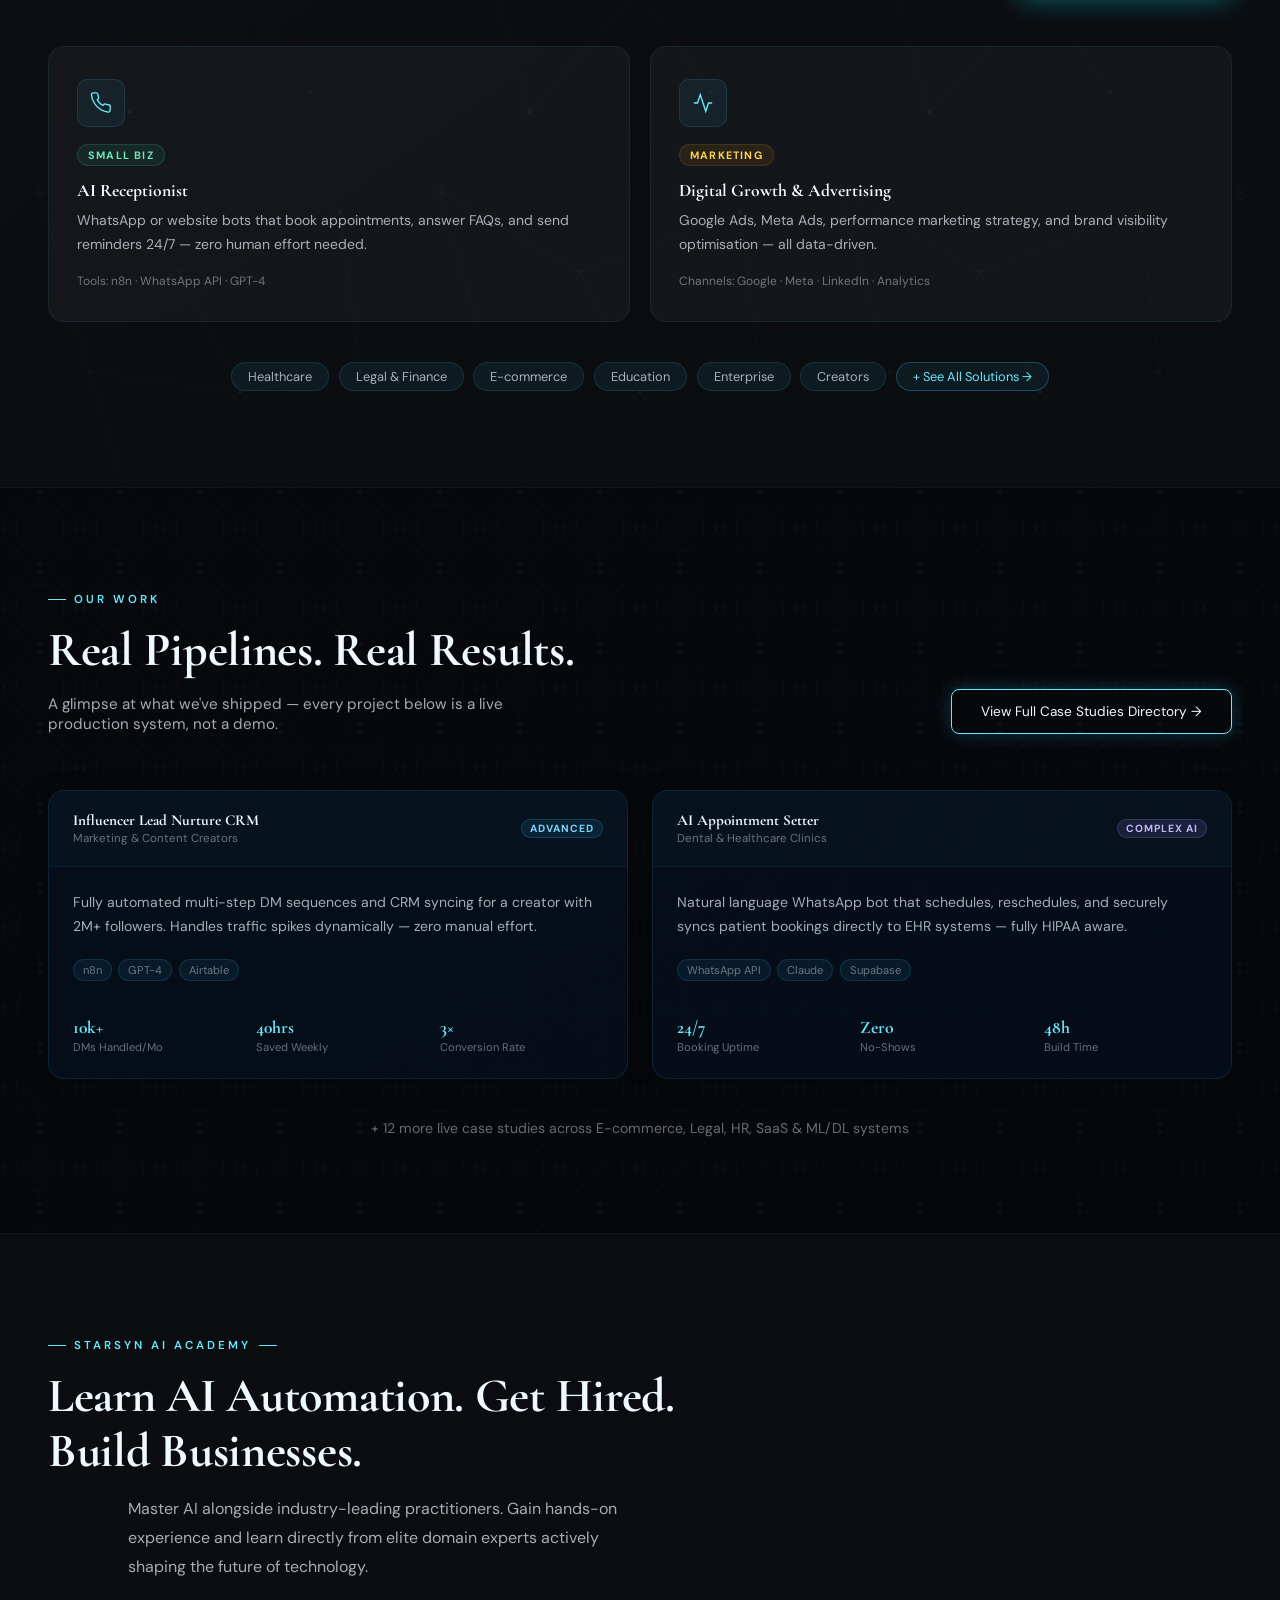
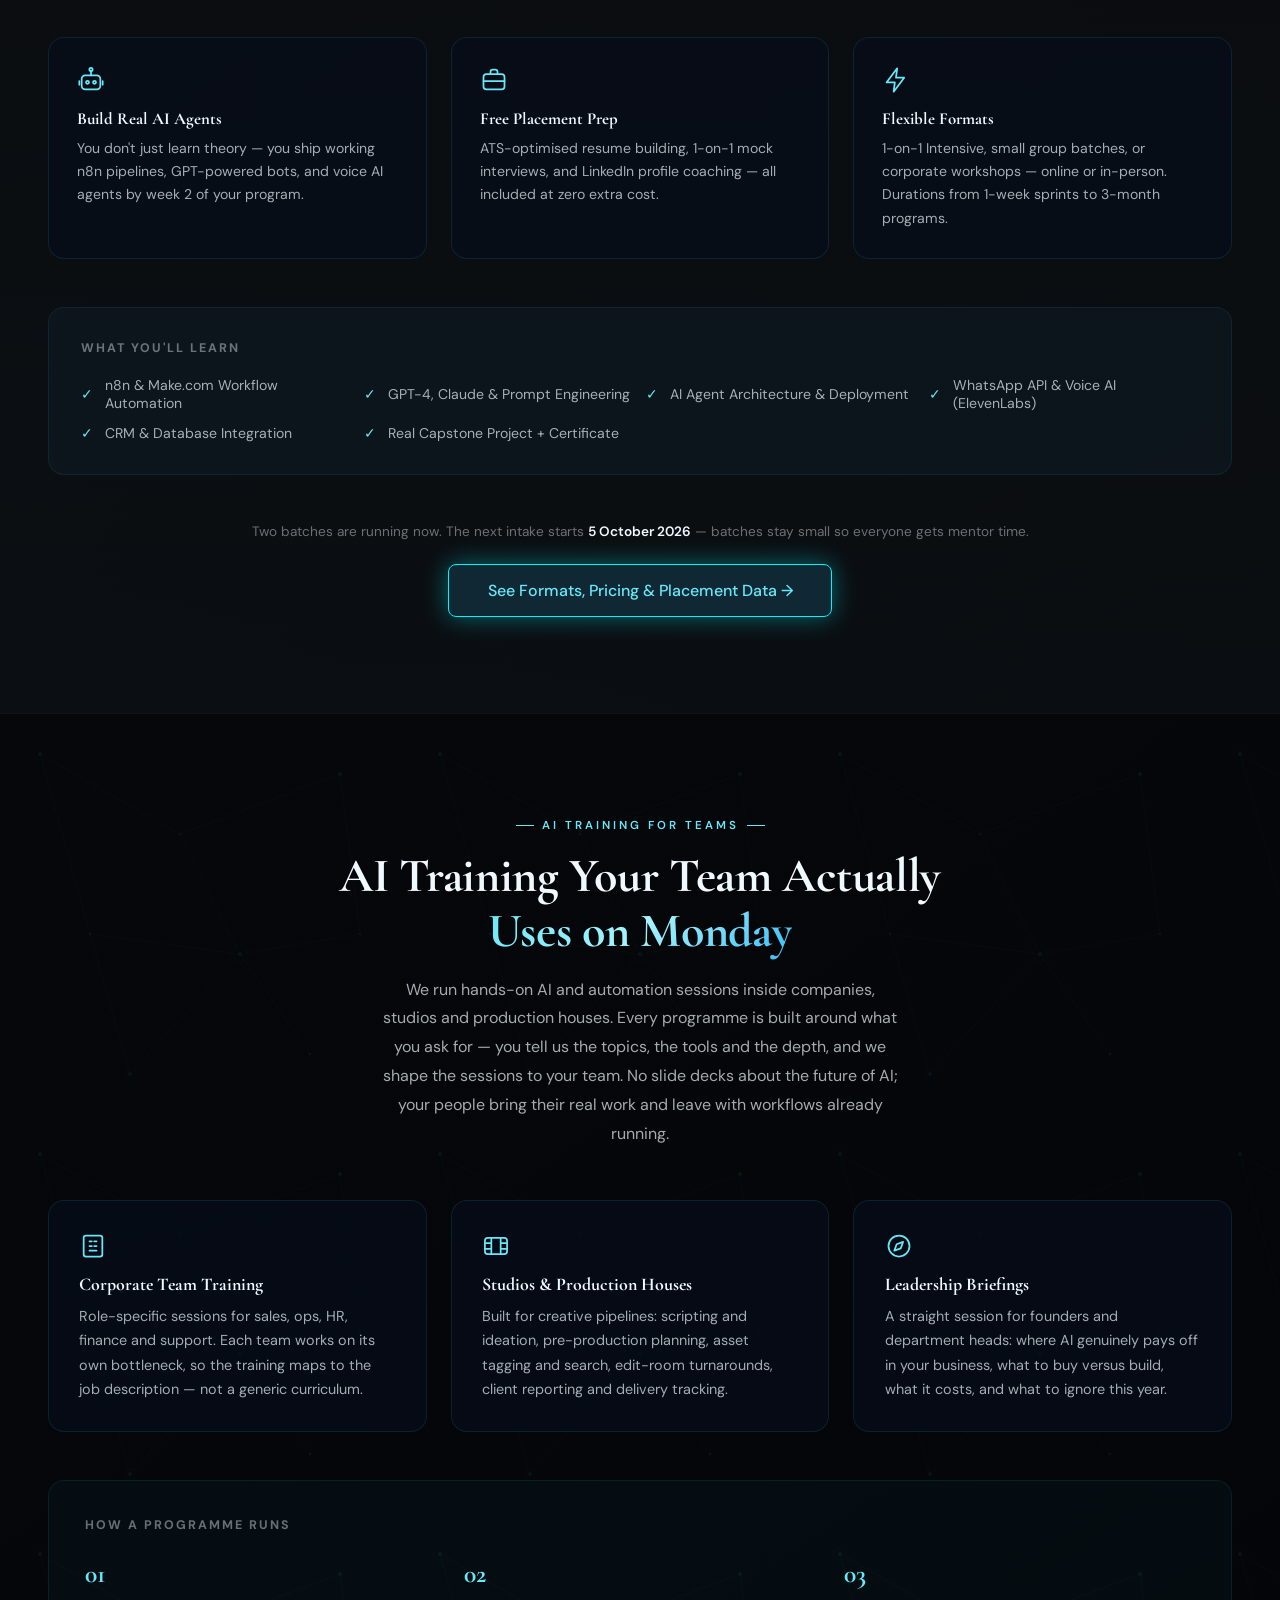
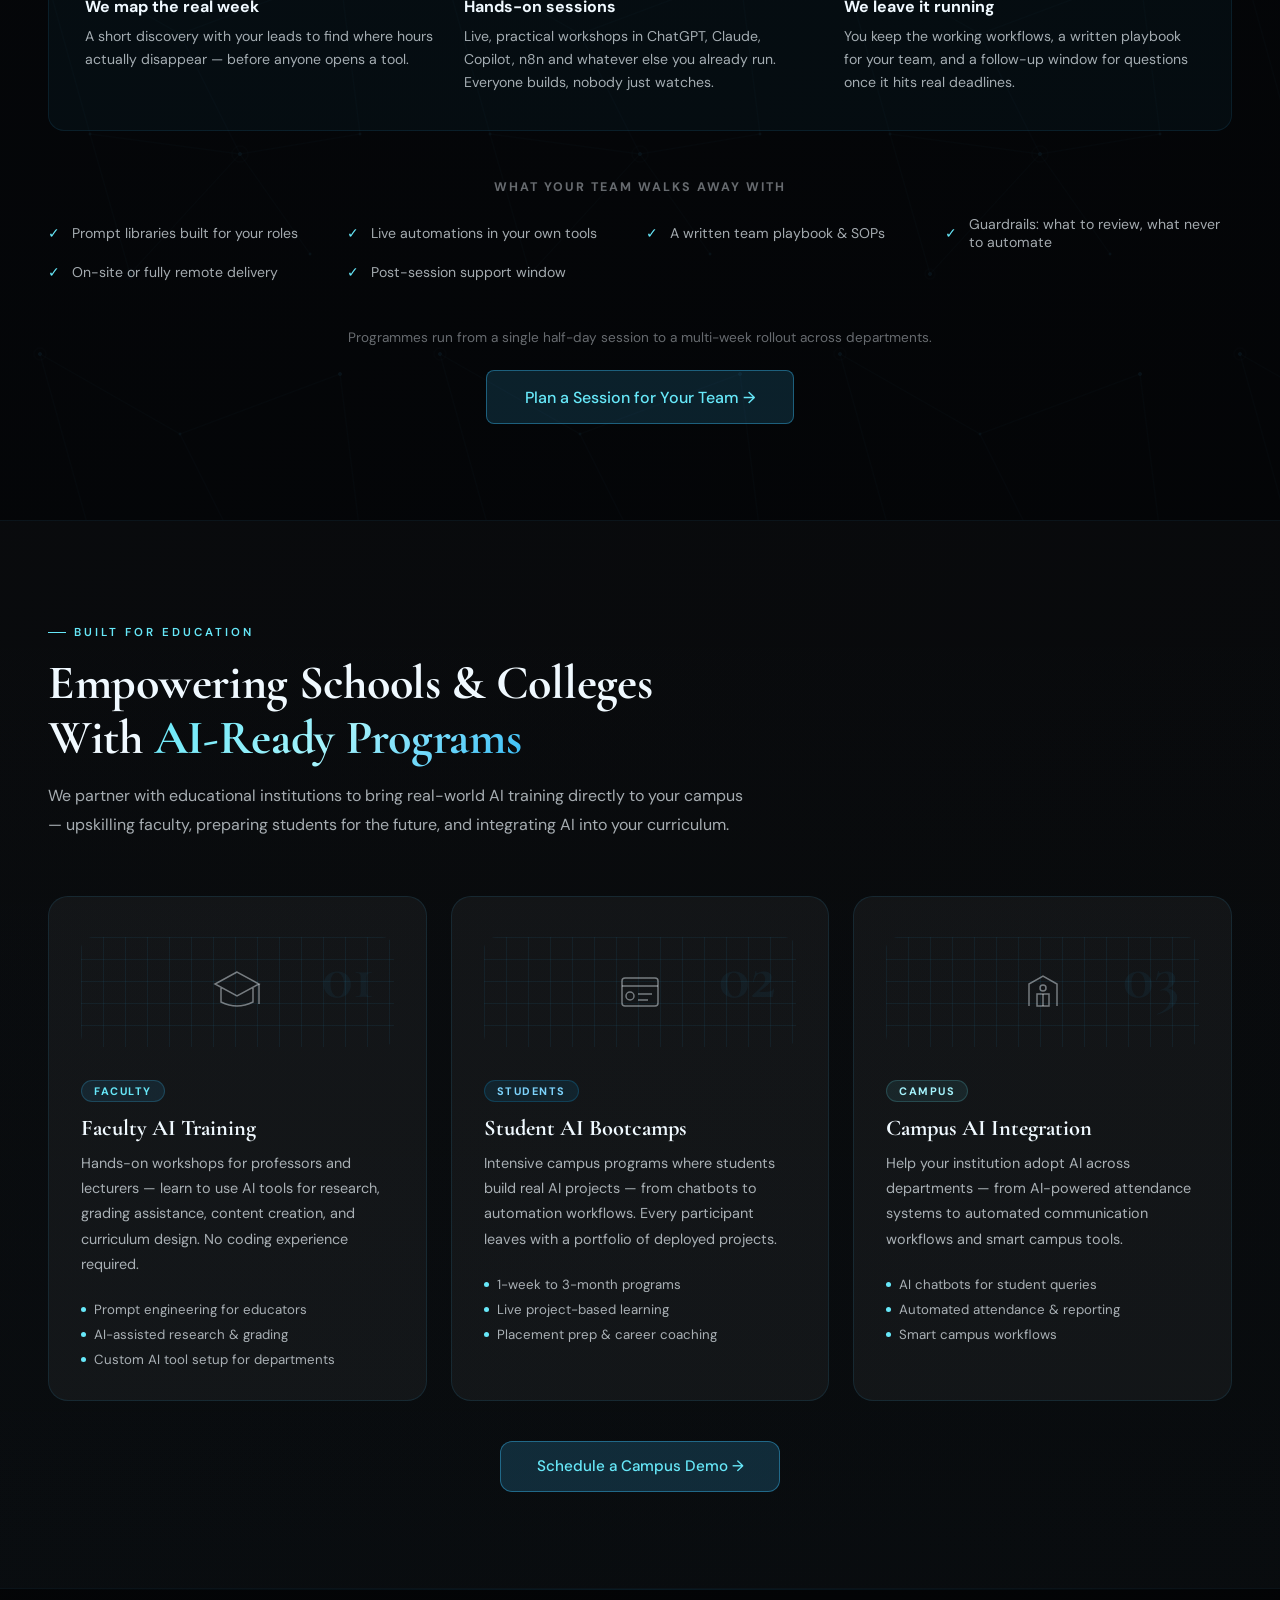
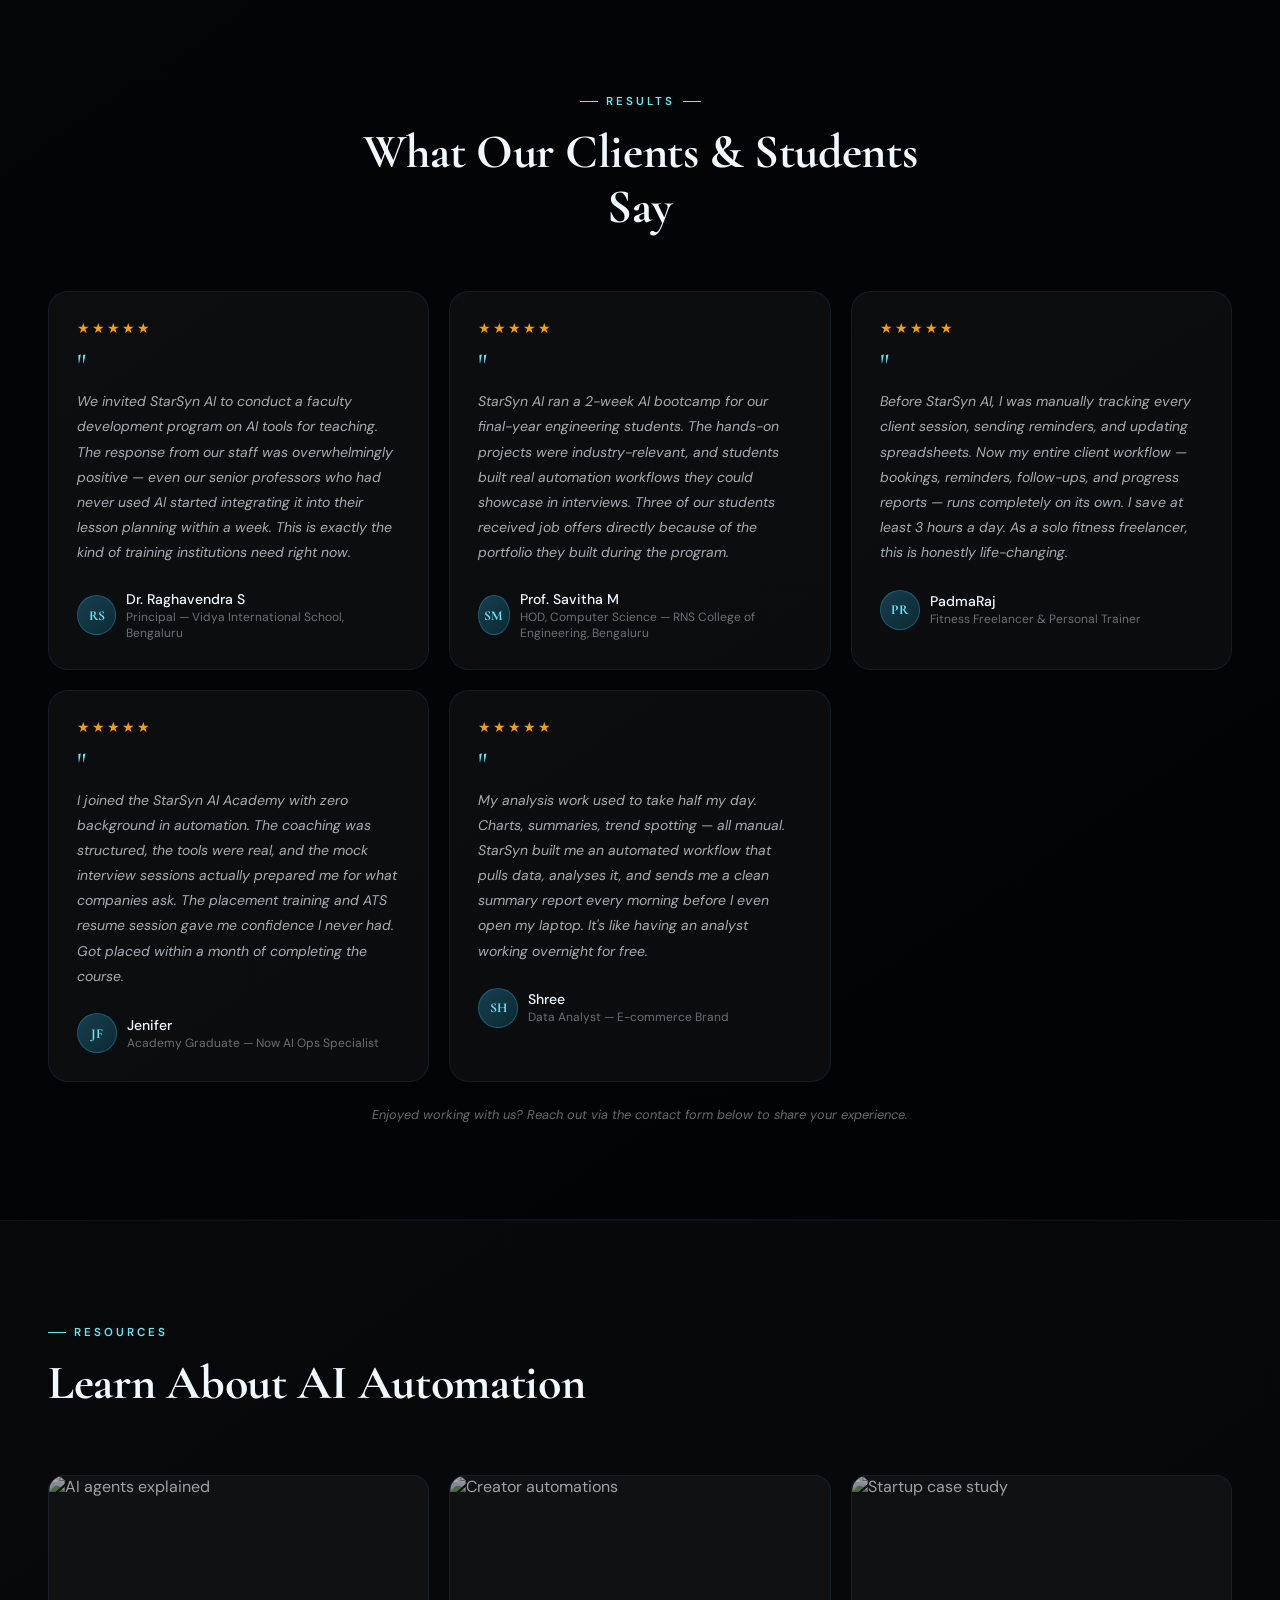
==== commit de6ddc66: "Reach scale spans the full width; About hero gets the logo star Scale grew from four stops to six — " ====
--- a/index.html
+++ b/index.html
@@ -1597,21 +1597,22 @@
   .scale{position:relative;}
   .scale-cap{font-size:.68rem;letter-spacing:2.4px;text-transform:uppercase;color:var(--text3);margin-bottom:1.6rem;}
   .scale-track{position:relative;padding-top:.5rem;}
-  .scale-tiers{display:grid;grid-template-columns:repeat(4,1fr);}
+  .scale-tiers{display:grid;grid-template-columns:repeat(6,1fr);}
   .tier{text-align:center;position:relative;padding-top:2.9rem;}
   .tier-name{font-family:var(--serif);font-size:.95rem;font-weight:700;color:var(--text);line-height:1.2;}
   .tier-note{font-size:.72rem;color:var(--text3);margin-top:.25rem;line-height:1.4;}
   /* rails sit above the tier labels */
   .rail{position:absolute;height:2px;border-radius:2px;}
-  .rail-ours{left:12.5%;right:12.5%;top:1.15rem;
+  .rail-ours{left:8.33%;right:8.33%;top:1.15rem;
     background:linear-gradient(90deg,var(--accent3),var(--accent));box-shadow:0 0 14px rgba(56,189,248,.35);}
-  .rail-them{left:62.5%;right:12.5%;top:2.15rem;background:rgba(255,255,255,.14);}
+  .rail-them{left:58.33%;right:8.33%;top:2.15rem;background:rgba(255,255,255,.14);}
   .dot{position:absolute;top:1.15rem;width:11px;height:11px;border-radius:50%;transform:translate(-50%,-4.5px);
     background:var(--bg1);border:2px solid var(--accent3);box-shadow:0 0 10px rgba(56,189,248,.5);}
-  .dot.d1{left:12.5%;} .dot.d2{left:37.5%;} .dot.d3{left:62.5%;} .dot.d4{left:87.5%;}
+  .dot.d1{left:8.33%;} .dot.d2{left:25%;} .dot.d3{left:41.67%;}
+  .dot.d4{left:58.33%;} .dot.d5{left:75%;} .dot.d6{left:91.67%;}
   .dot-them{position:absolute;top:2.15rem;width:8px;height:8px;border-radius:50%;transform:translate(-50%,-3px);
     background:var(--bg1);border:1.5px solid rgba(255,255,255,.3);box-shadow:none;}
-  .dot-them.t3{left:62.5%;} .dot-them.t4{left:87.5%;}
+  .dot-them.t4{left:58.33%;} .dot-them.t5{left:75%;} .dot-them.t6{left:91.67%;}
   .tier-dot,.scale-diag{display:none;}   /* phone-only; desktop uses the rails above */
   .tier-them{display:none;}
   .rail-key{display:flex;gap:1.6rem;flex-wrap:wrap;margin-top:2.6rem;padding-top:1.2rem;border-top:1px solid var(--border);}
@@ -1629,12 +1630,19 @@
     .scale-cap{text-align:center;}
     /* vertical on phones: the rail runs down the left through every tier */
     .scale-tiers{grid-template-columns:1fr;gap:0;}
-    /* Stepped diagonal: each tier indents further, so the run from Students to
-       Enterprise climbs across the screen instead of dropping straight down. */
-    .tier{text-align:left;padding:0 0 1.6rem 2.4rem;}
-    .tier:nth-child(2){margin-left:9%;}
-    .tier:nth-child(3){margin-left:18%;}
-    .tier:nth-child(4){margin-left:27%;}
+    /* The trace crosses the full width. Dots march left to right; the label sits
+       to the right of its dot for the first half and flips to the left for the
+       second, so nothing runs off the edge and no side is left empty. */
+    .tier{text-align:left;padding:0 0 1.5rem 0;margin:0;}
+    .tier-dot{left:auto;}
+    .tier:nth-child(1){padding-left:9%;}   .tier:nth-child(1) .tier-dot{left:1%;}
+    .tier:nth-child(2){padding-left:26%;}  .tier:nth-child(2) .tier-dot{left:18%;}
+    .tier:nth-child(3){padding-left:43%;}  .tier:nth-child(3) .tier-dot{left:35%;}
+    .tier:nth-child(4){padding-right:44%;text-align:right;} .tier:nth-child(4) .tier-dot{left:60%;}
+    .tier:nth-child(5){padding-right:26%;text-align:right;} .tier:nth-child(5) .tier-dot{left:78%;}
+    .tier:nth-child(6){padding-right:9%;text-align:right;}  .tier:nth-child(6) .tier-dot{left:95%;}
+    .tier:nth-child(n+4) .tier-them{border-left:none;border-right:2px solid rgba(255,255,255,.16);
+      padding-left:0;padding-right:.6rem;}
     .tier:last-child{padding-bottom:0;}
     .rail,.dot,.dot-them{display:none;}
     .tier-dot{display:block;position:absolute;left:5px;top:.45rem;width:9px;height:9px;border-radius:50%;
@@ -1666,13 +1674,16 @@
         <div class="scale-track">
           <div class="rail rail-ours"></div>
           <div class="rail rail-them"></div>
-          <span class="dot d1"></span><span class="dot d2"></span><span class="dot d3"></span><span class="dot d4"></span>
-          <span class="dot-them t3"></span><span class="dot-them t4"></span>
+          <span class="dot d1"></span><span class="dot d2"></span><span class="dot d3"></span>
+          <span class="dot d4"></span><span class="dot d5"></span><span class="dot d6"></span>
+          <span class="dot-them t4"></span><span class="dot-them t5"></span><span class="dot-them t6"></span>
           <svg class="scale-diag" aria-hidden="true" preserveAspectRatio="none"></svg>
         <div class="scale-tiers">
             <div class="tier"><span class="tier-dot" aria-hidden="true"></span><div class="tier-name">Students</div><div class="tier-note">Learning to build</div></div>
             <div class="tier"><span class="tier-dot" aria-hidden="true"></span><div class="tier-name">Solo creators</div><div class="tier-note">Working alone</div></div>
-            <div class="tier"><span class="tier-dot" aria-hidden="true"></span><div class="tier-name">Small teams</div><div class="tier-note">Shipping fast</div><div class="tier-them">Most AI studios start about here</div></div>
+            <div class="tier"><span class="tier-dot" aria-hidden="true"></span><div class="tier-name">Small teams</div><div class="tier-note">Shipping fast</div></div>
+            <div class="tier"><span class="tier-dot" aria-hidden="true"></span><div class="tier-name">Studios &amp; agencies</div><div class="tier-note">Client work at pace</div><div class="tier-them">Most AI studios start about here</div></div>
+            <div class="tier"><span class="tier-dot" aria-hidden="true"></span><div class="tier-name">Growing companies</div><div class="tier-note">Scaling the system</div></div>
             <div class="tier"><span class="tier-dot" aria-hidden="true"></span><div class="tier-name">Enterprise</div><div class="tier-note">Rolling out wide</div></div>
           </div>
         </div>
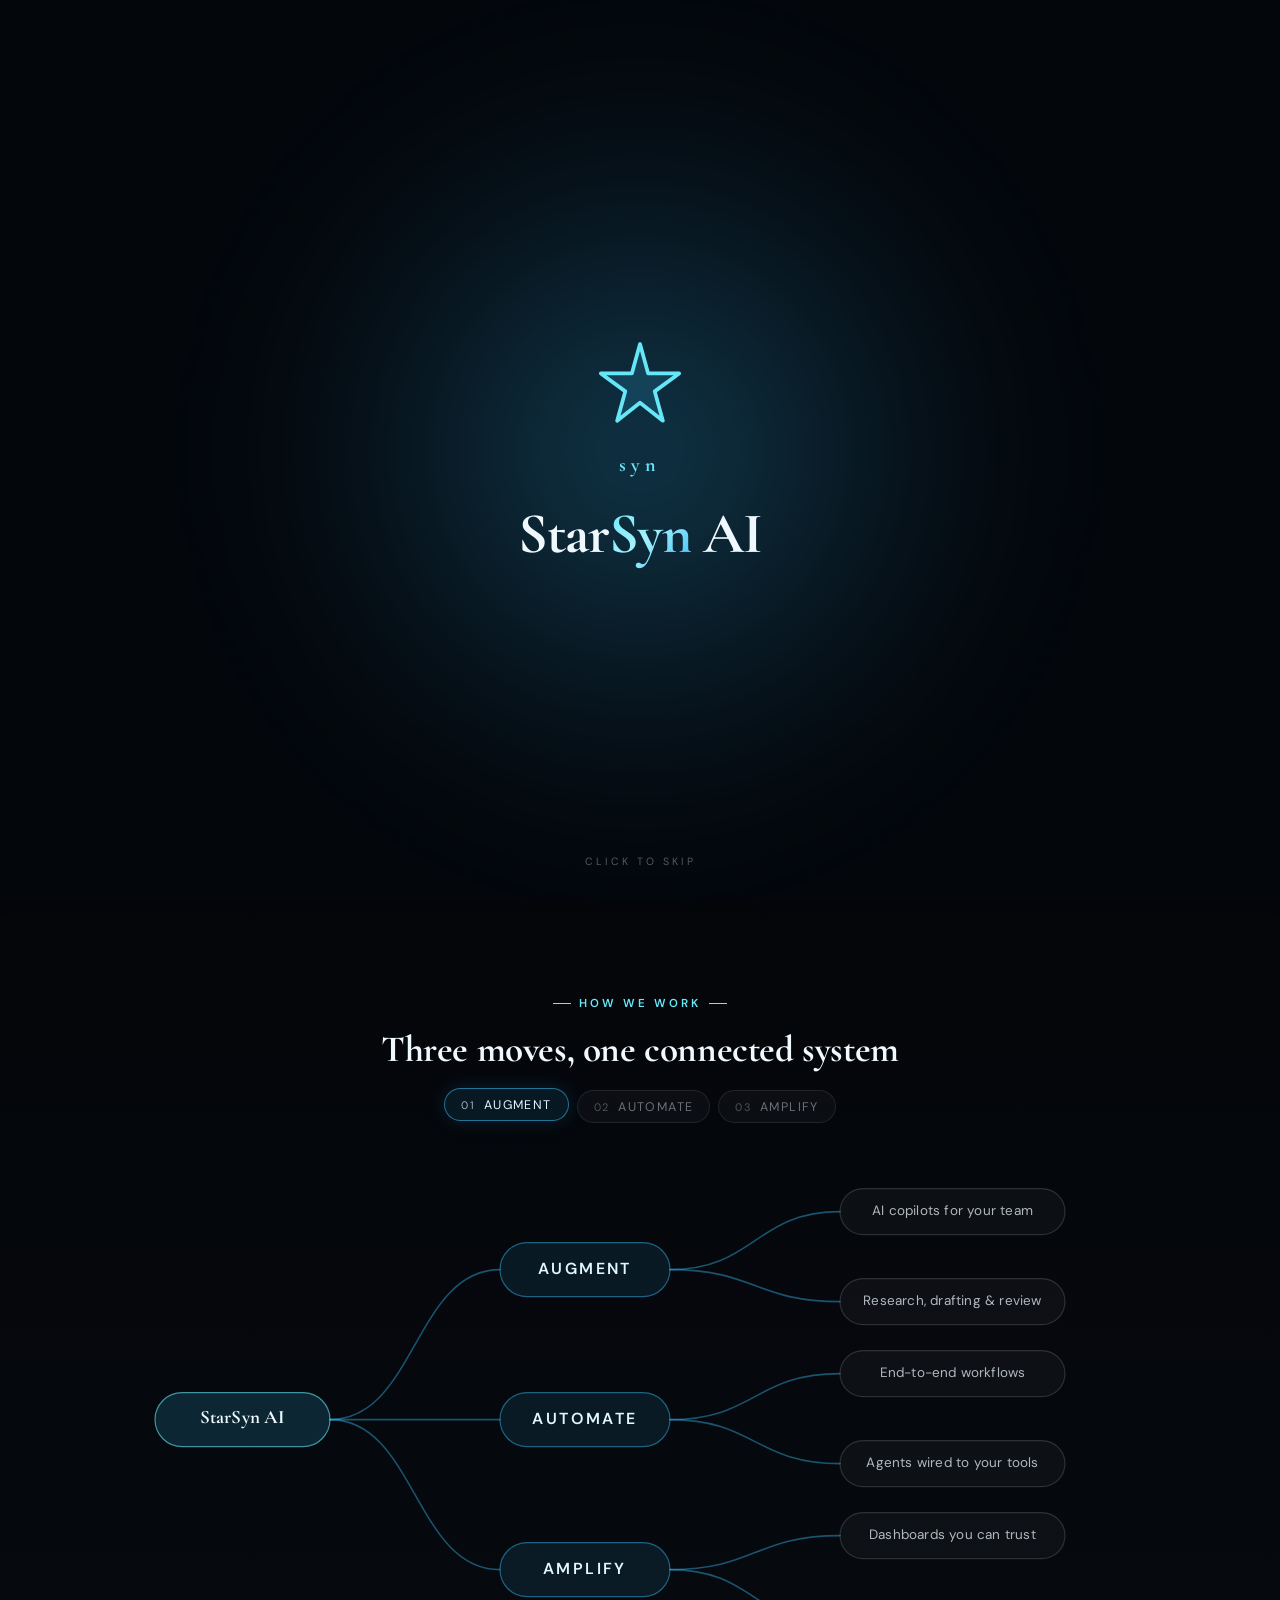
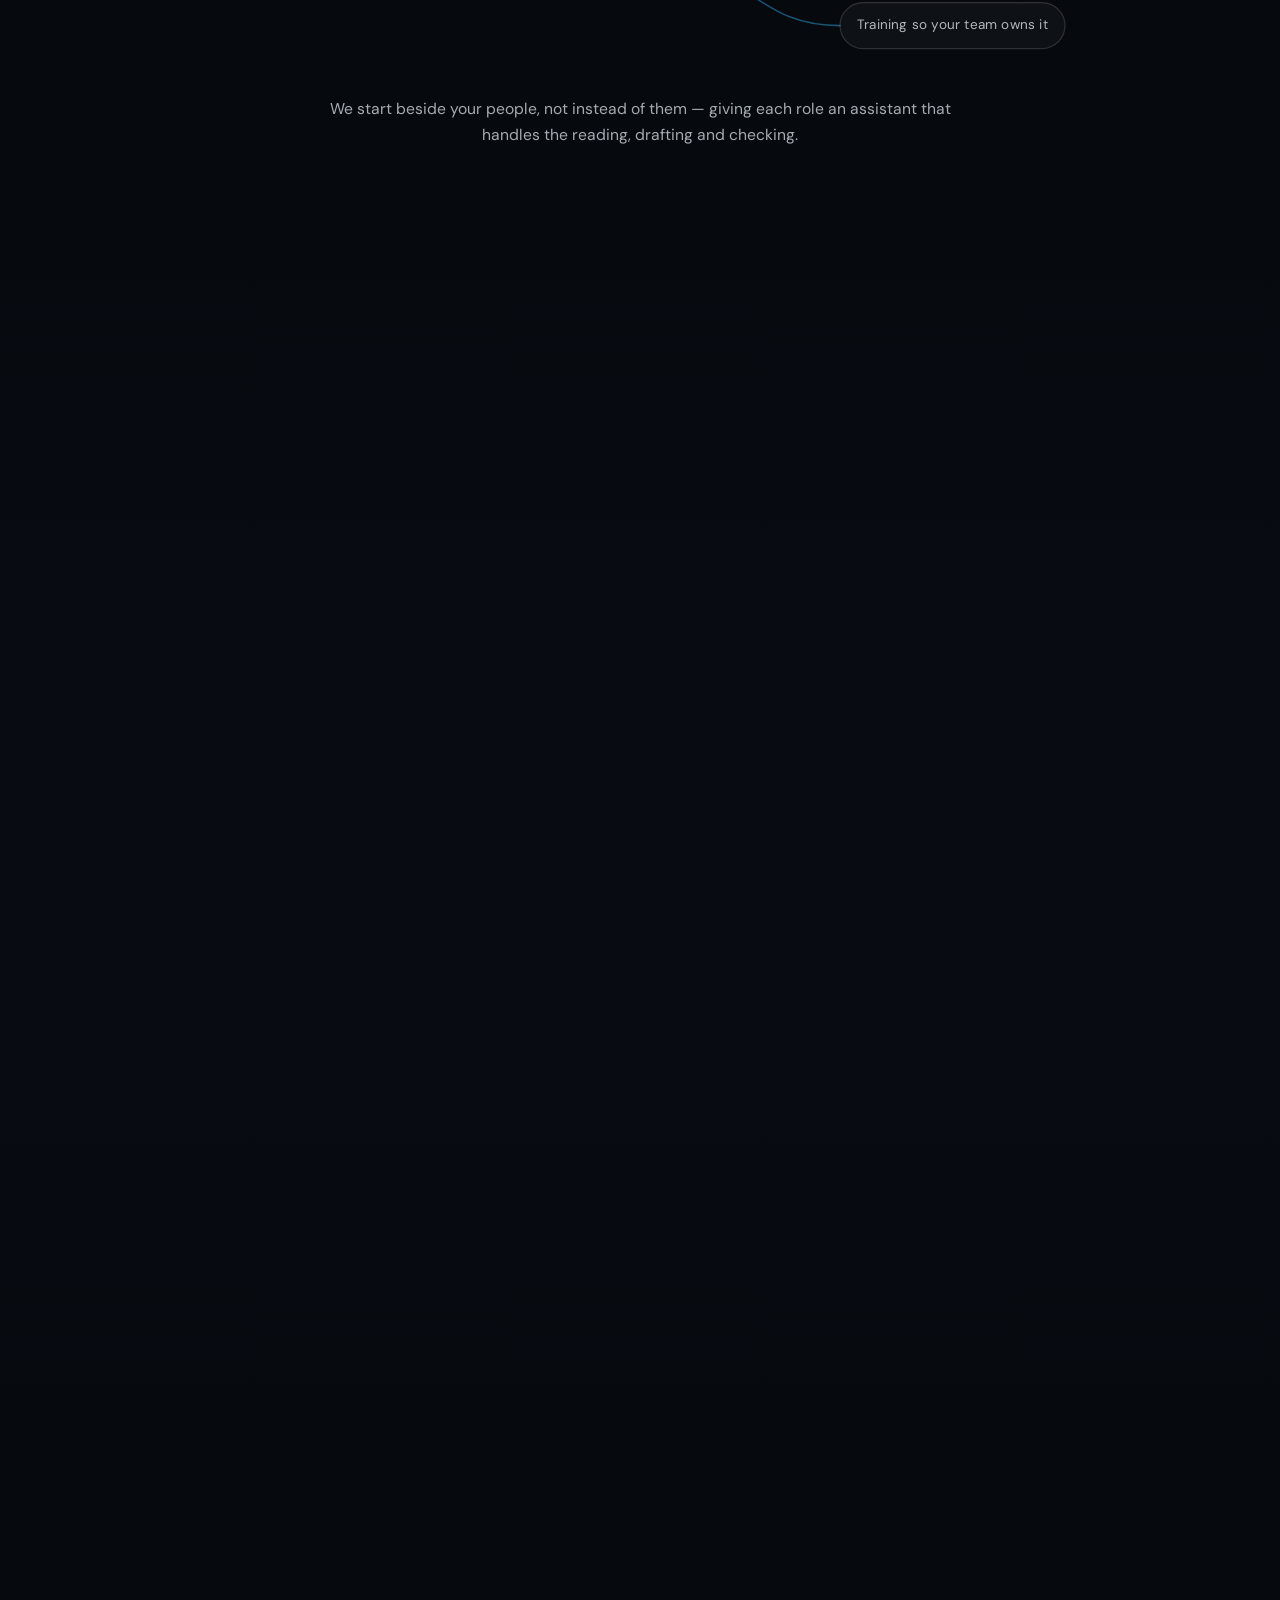
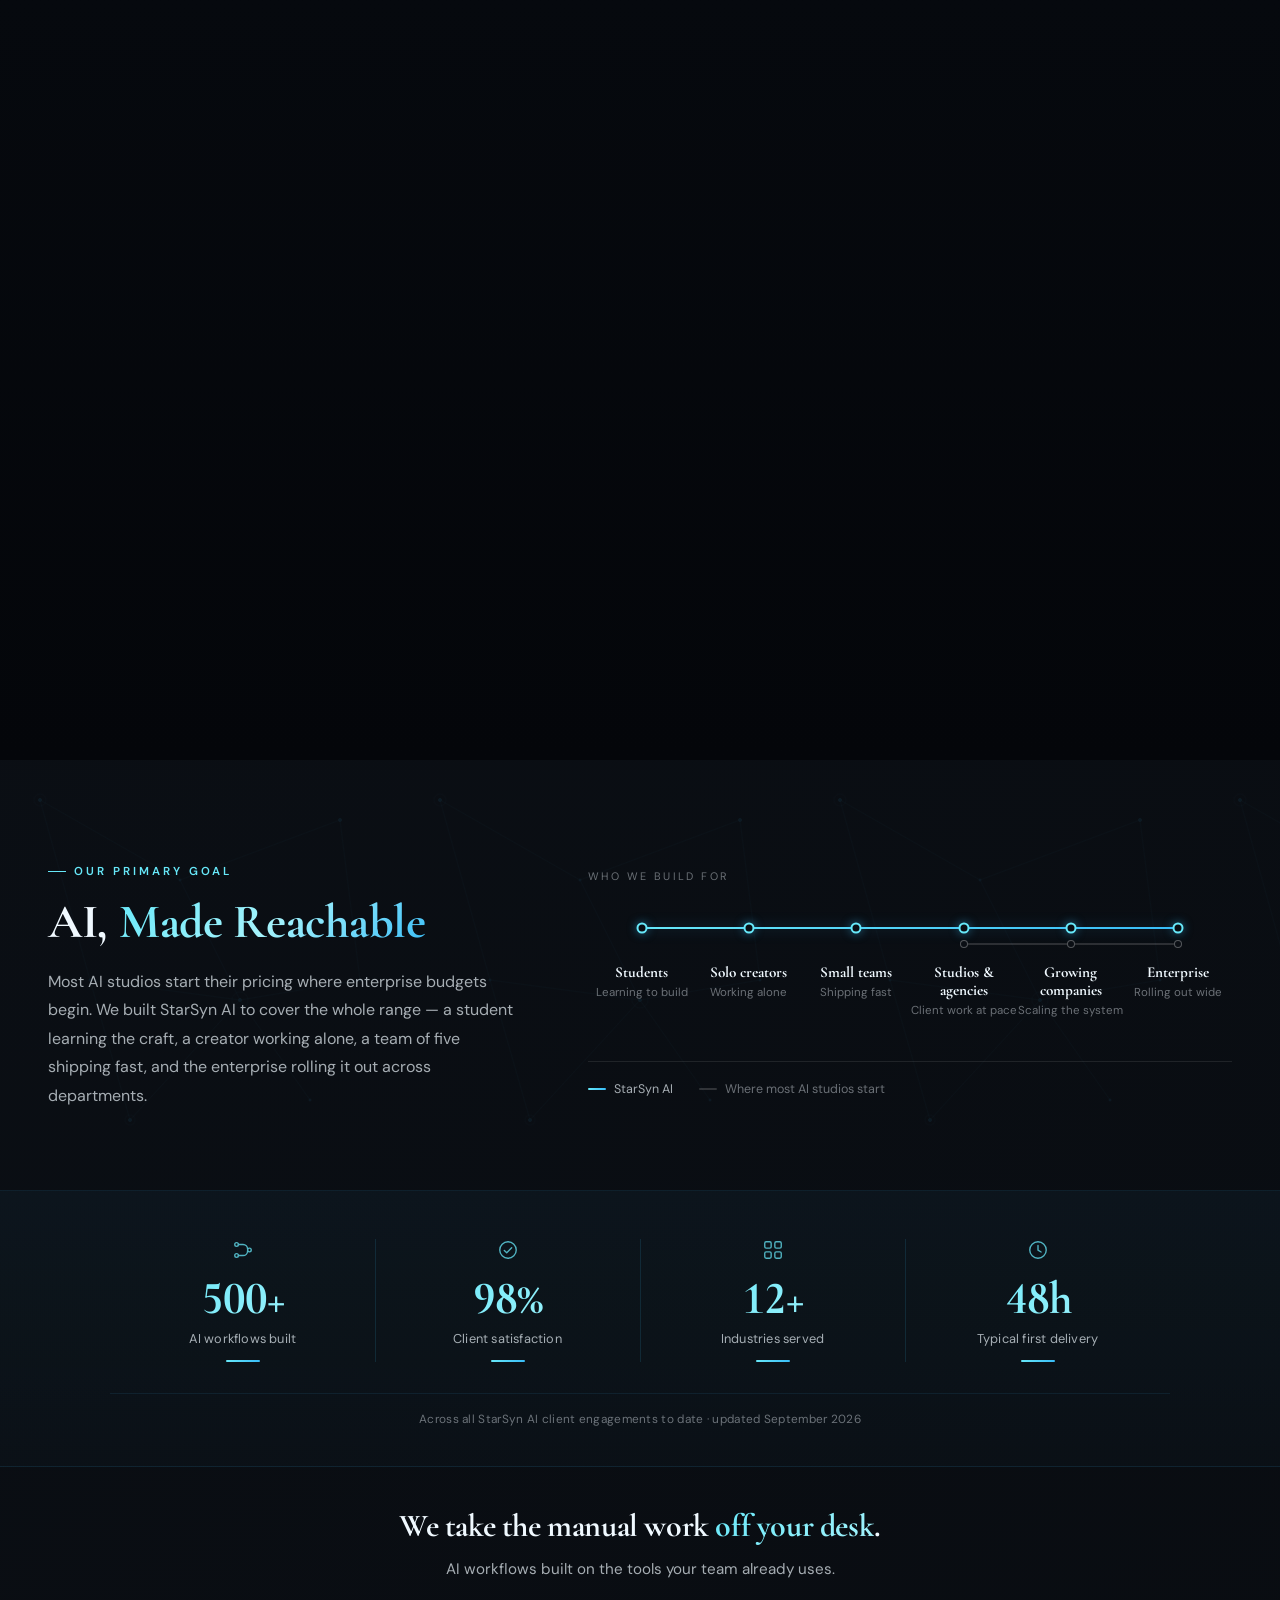
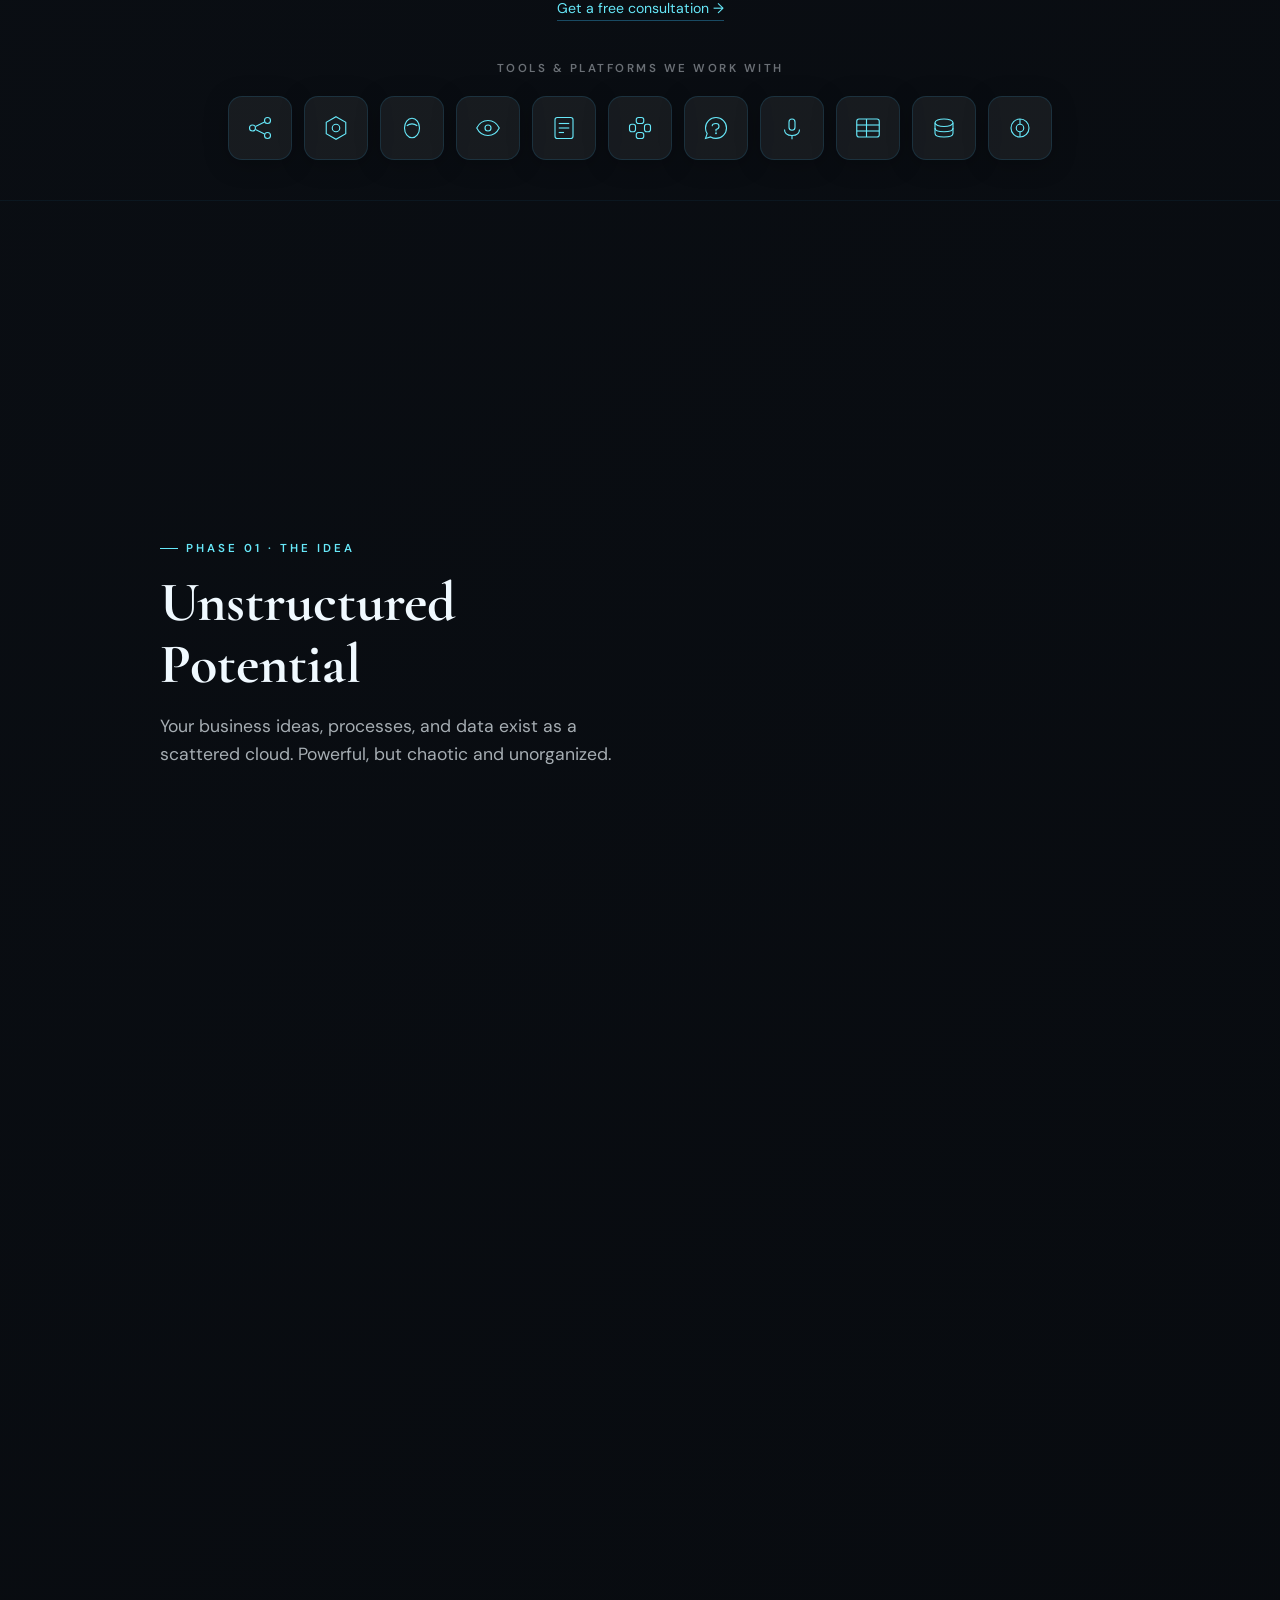
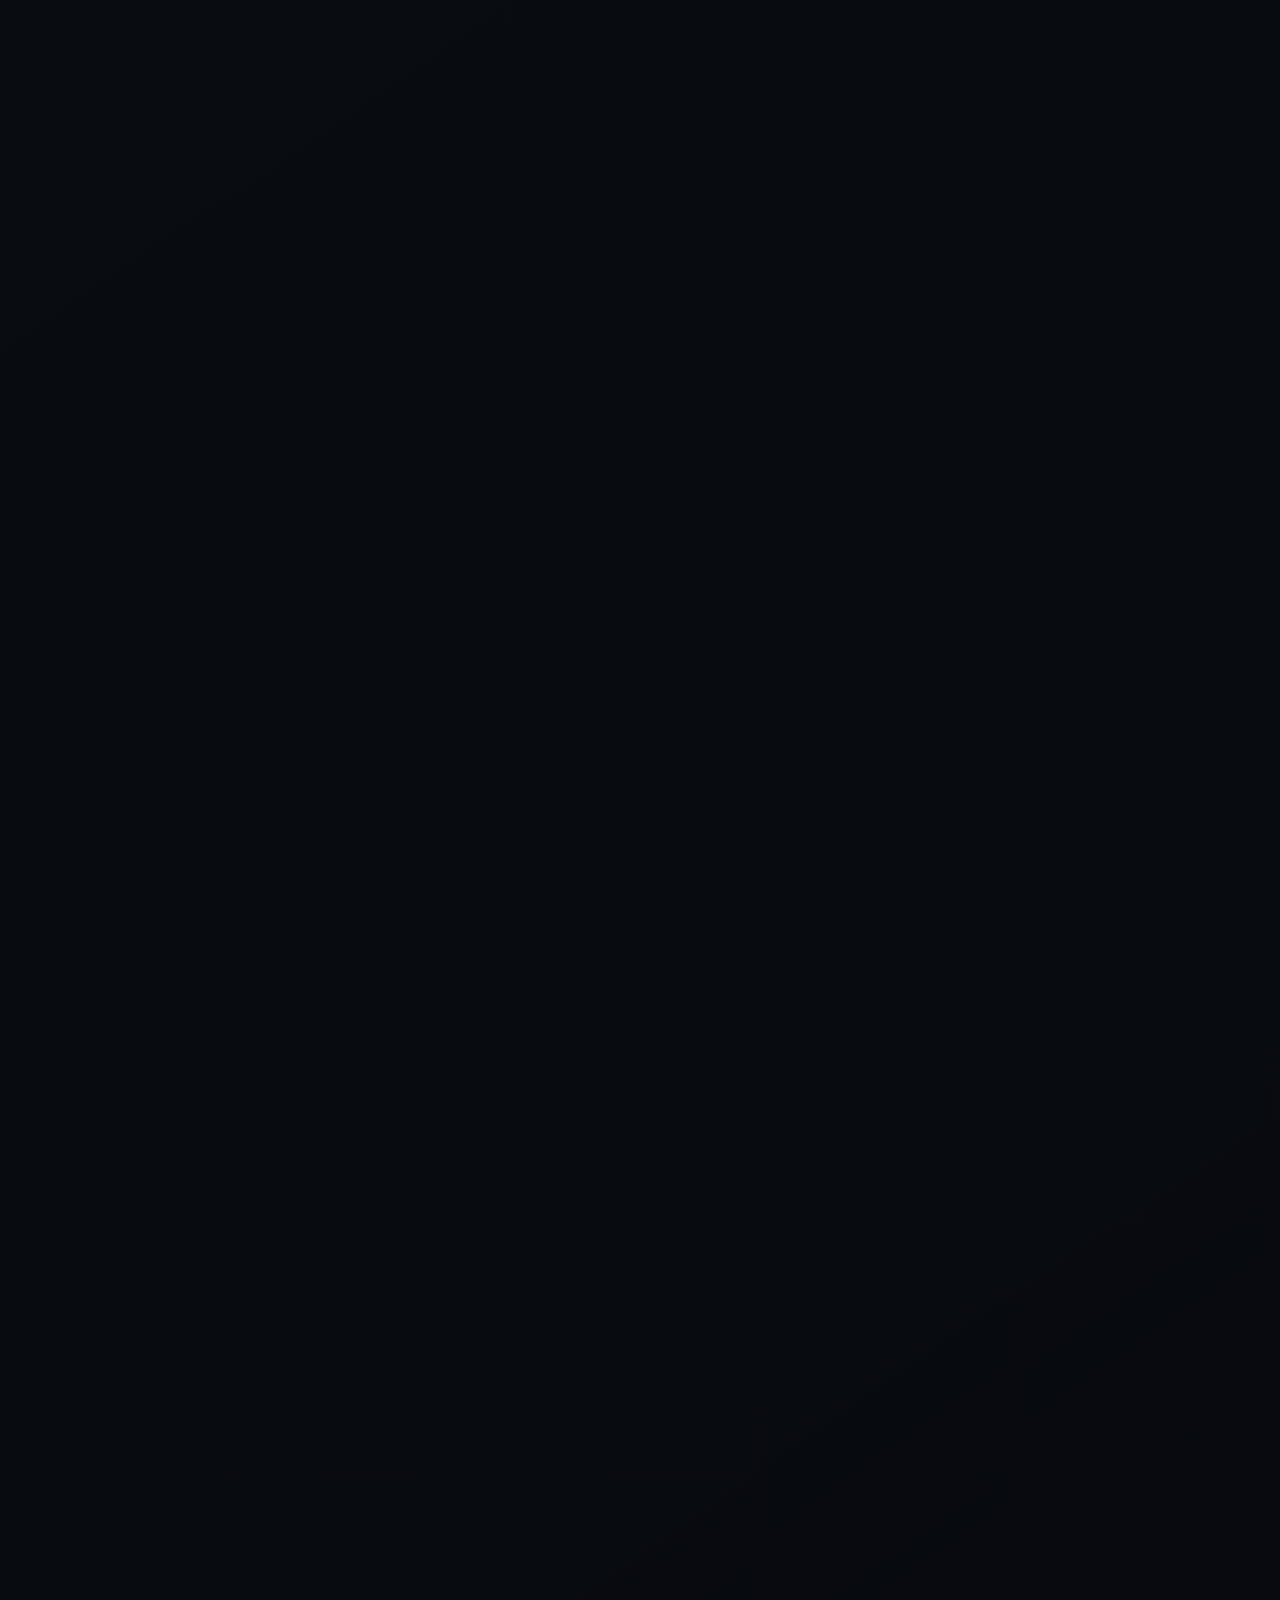
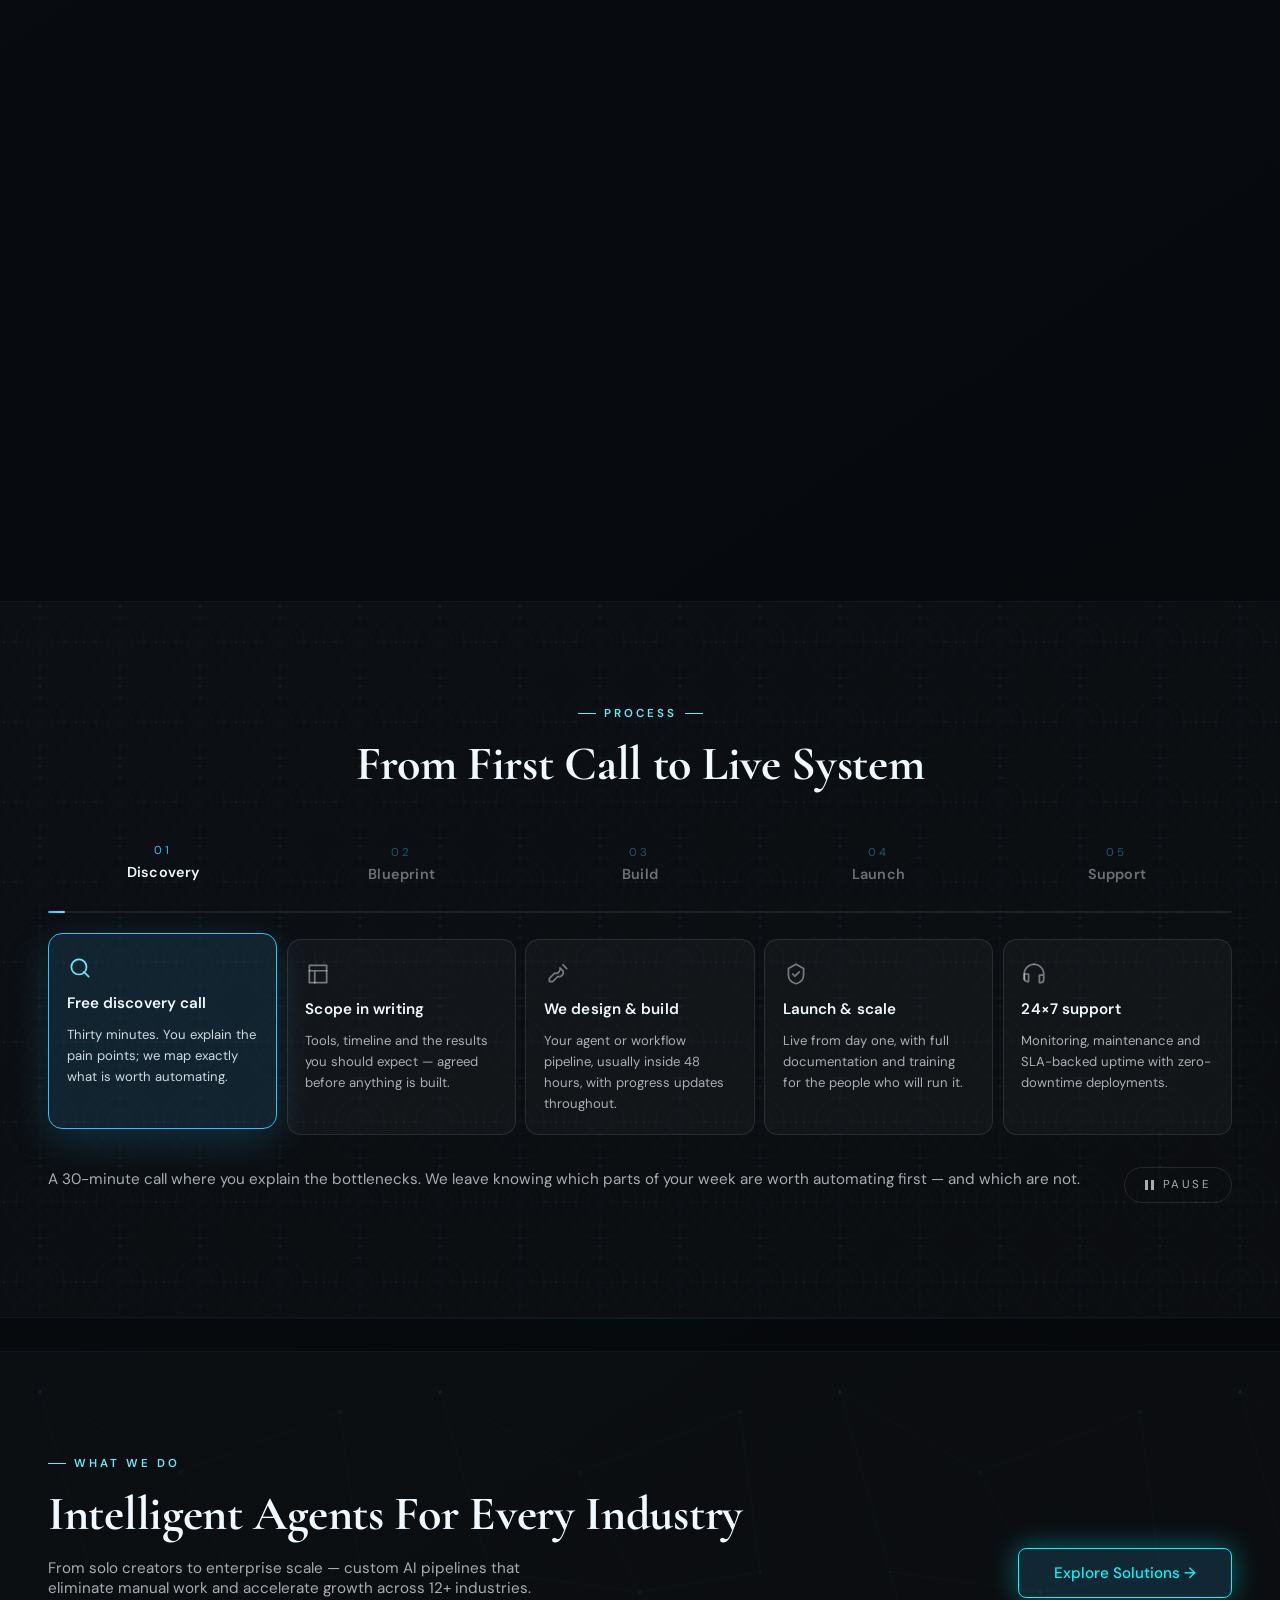
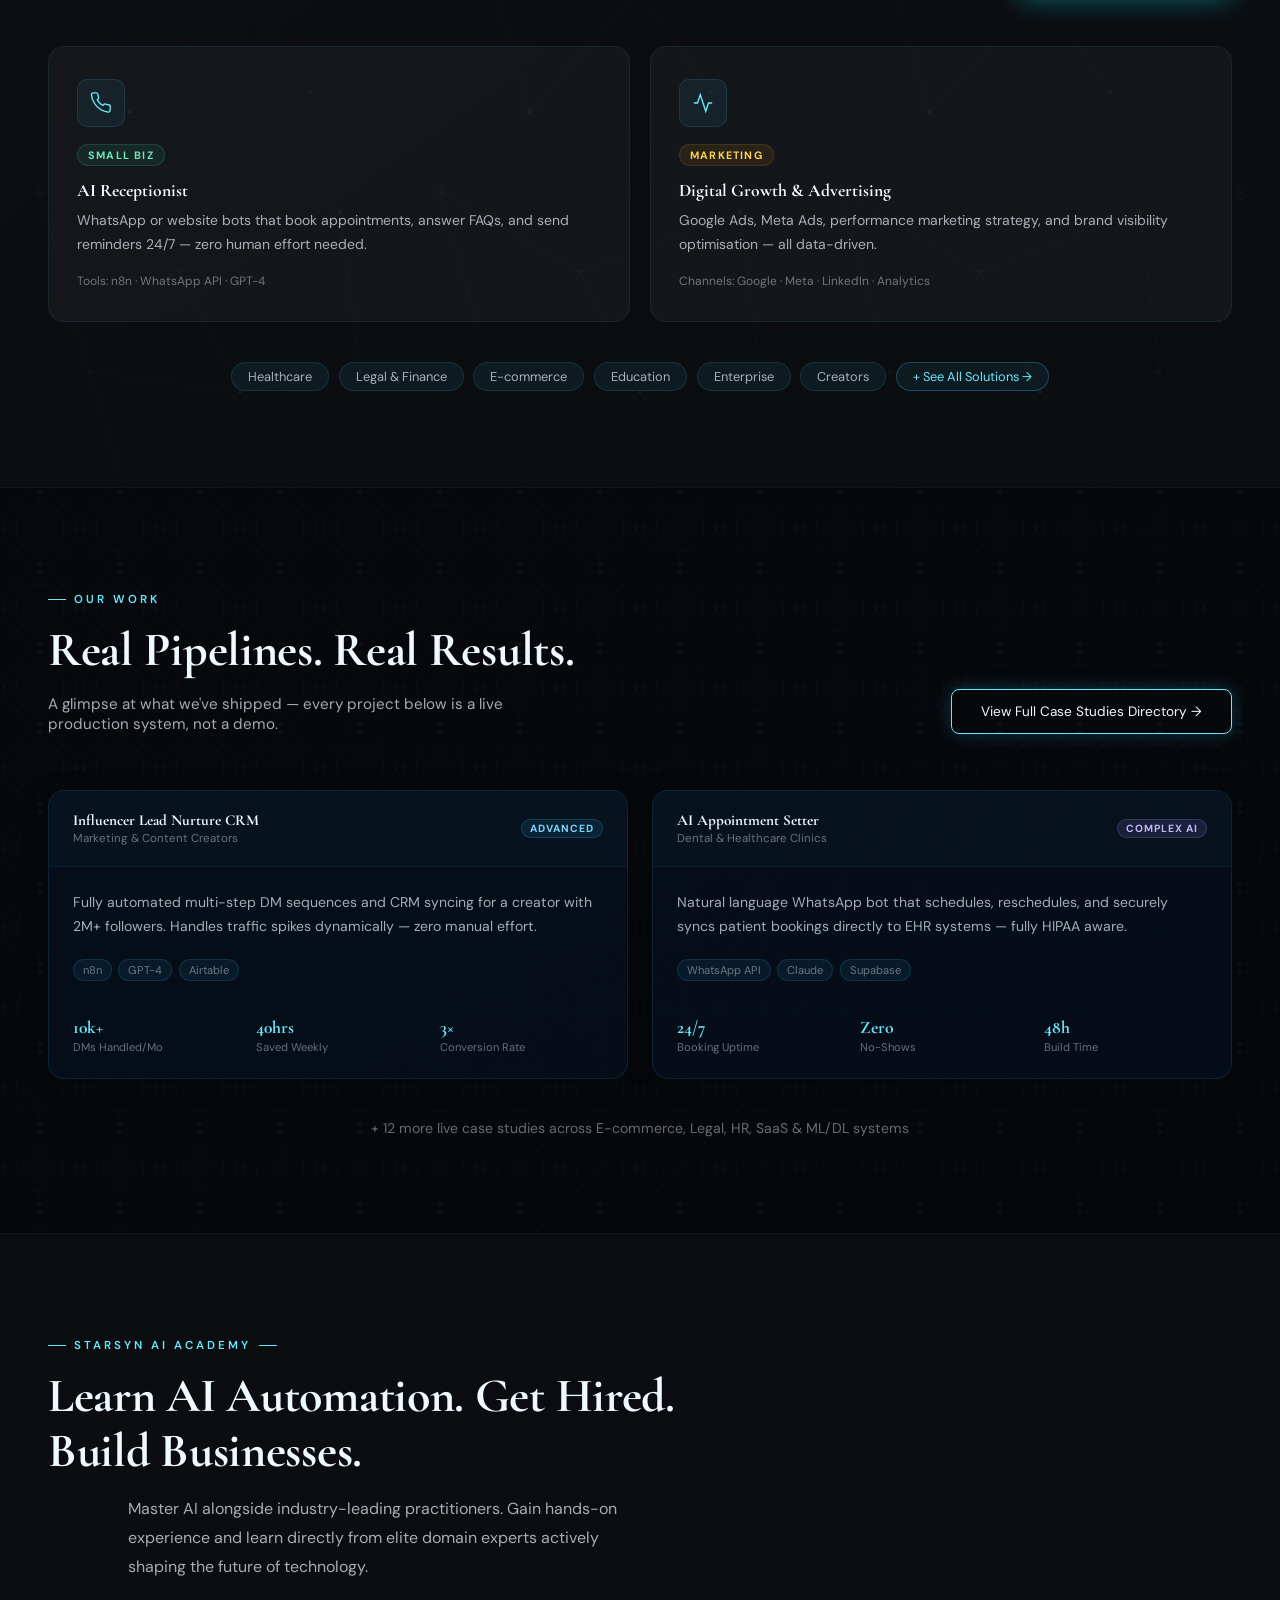
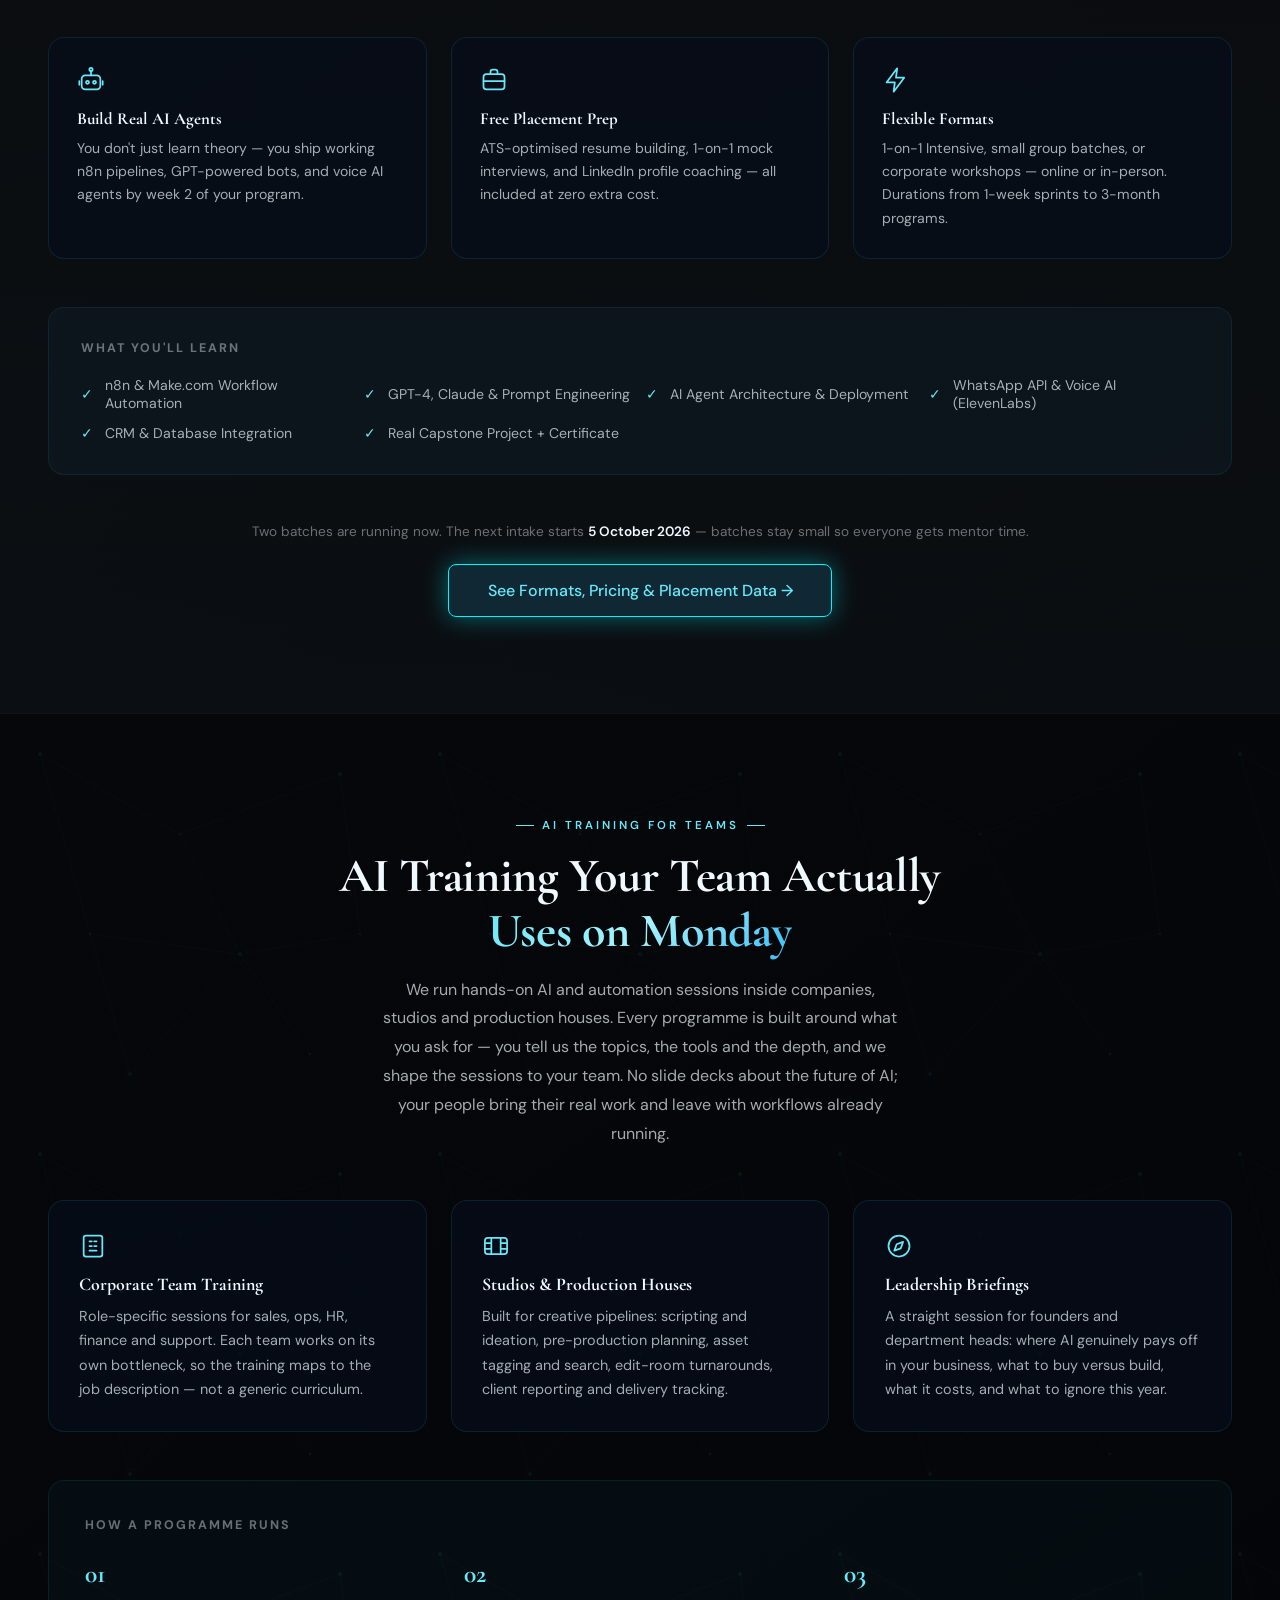
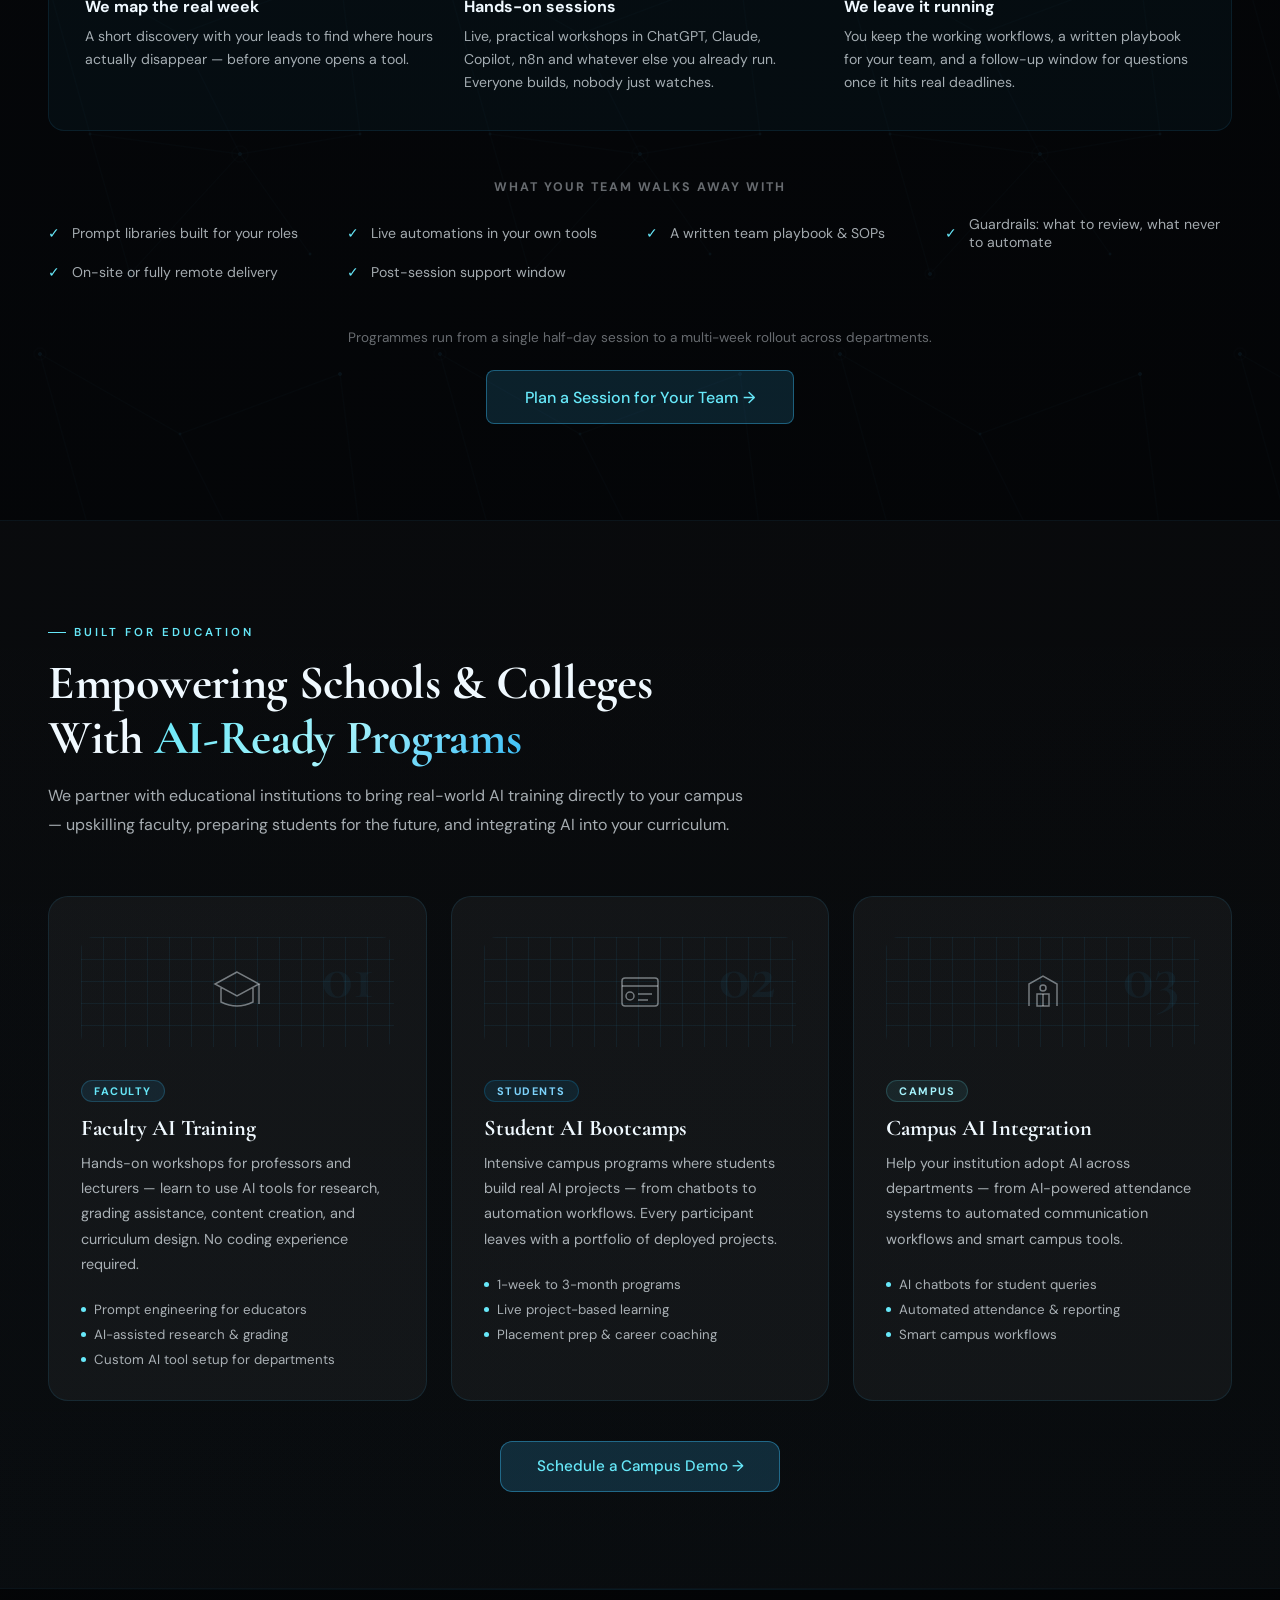
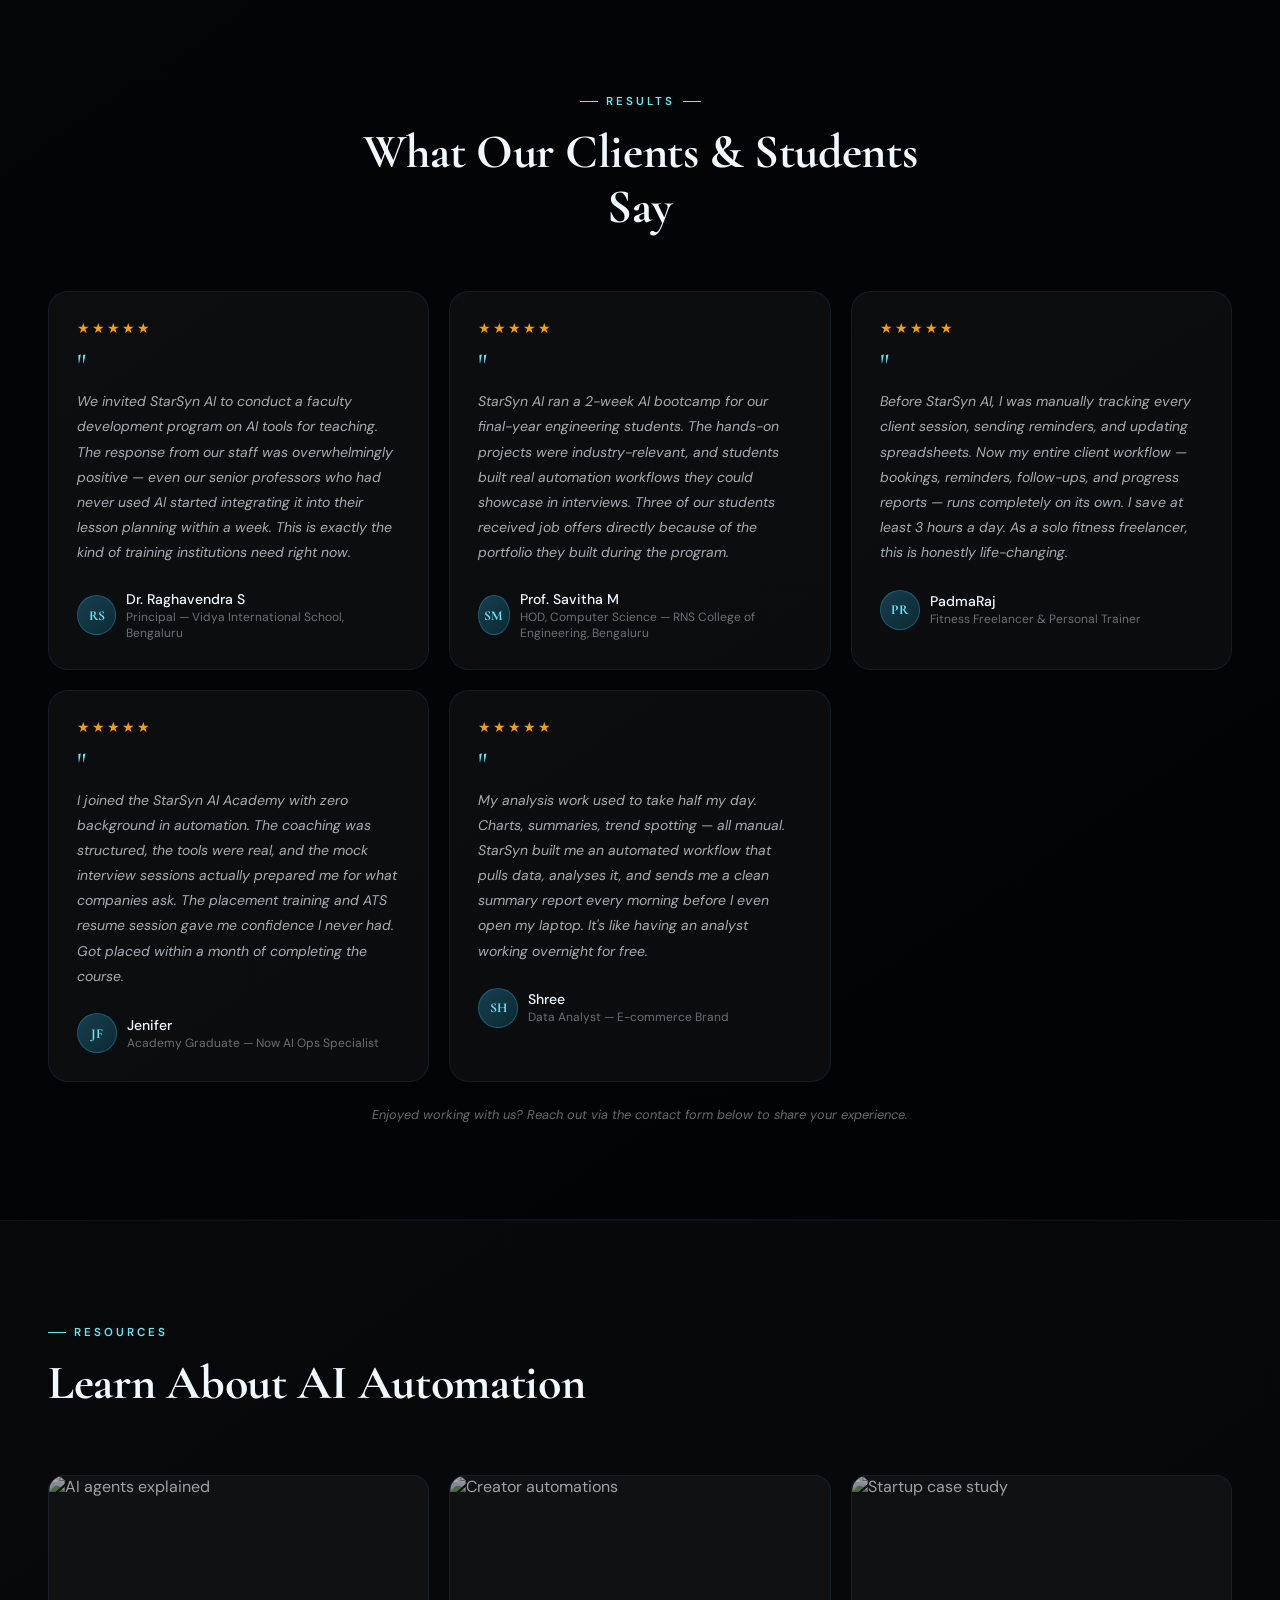
==== commit 74b64c3f: "Point the site at the new Supabase project All 8 pages move from the deleted project to xgbgpguneoyw" ====
--- a/index.html
+++ b/index.html
@@ -2710,7 +2710,7 @@
 /*
   ╔══════════════════════════════════════════════════════════════╗
   ║  STARSYN AI — SUPABASE SETUP (run this SQL once)           ║
-  ║  Go to: supabase.com/dashboard/project/imwzmolzftzjpuvjxbmy ║
+  ║  Go to: supabase.com/dashboard/project/xgbgpguneoywbexhdvpx ║
   ║  → SQL Editor → New Query → Paste all below → Run           ║
   ╠══════════════════════════════════════════════════════════════╣
   ║                                                              ║
@@ -2759,8 +2759,8 @@
 // =============================================
 // SUPABASE CONFIG
 // =============================================
-const SUPABASE_URL = 'https://imwzmolzftzjpuvjxbmy.supabase.co';
-const SUPABASE_ANON_KEY = 'eyJhbGciOiJIUzI1NiIsInR5cCI6IkpXVCJ9.eyJpc3MiOiJzdXBhYmFzZSIsInJlZiI6Imltd3ptb2x6ZnR6anB1dmp4Ym15Iiwicm9sZSI6ImFub24iLCJpYXQiOjE3NzQ0NTUwNjgsImV4cCI6MjA5MDAzMTA2OH0.DBa46hbzwx9qSkpETMrCMNBklpEdiuCSysEd1NT1nAY';
+const SUPABASE_URL = 'https://xgbgpguneoywbexhdvpx.supabase.co';
+const SUPABASE_ANON_KEY = 'eyJhbGciOiJIUzI1NiIsInR5cCI6IkpXVCJ9.eyJpc3MiOiJzdXBhYmFzZSIsInJlZiI6InhnYmdwZ3VuZW95d2JleGhkdnB4Iiwicm9sZSI6ImFub24iLCJpYXQiOjE3ODgzMjAwNDIsImV4cCI6MjEwMzg5NjA0Mn0.Wj3MV9Php09bhTVmde3l0kUoTw3W-6BTC0T1yPdYmzY';
 
 async function sbRequest(path, method='GET', body=null) {
   const opts = {
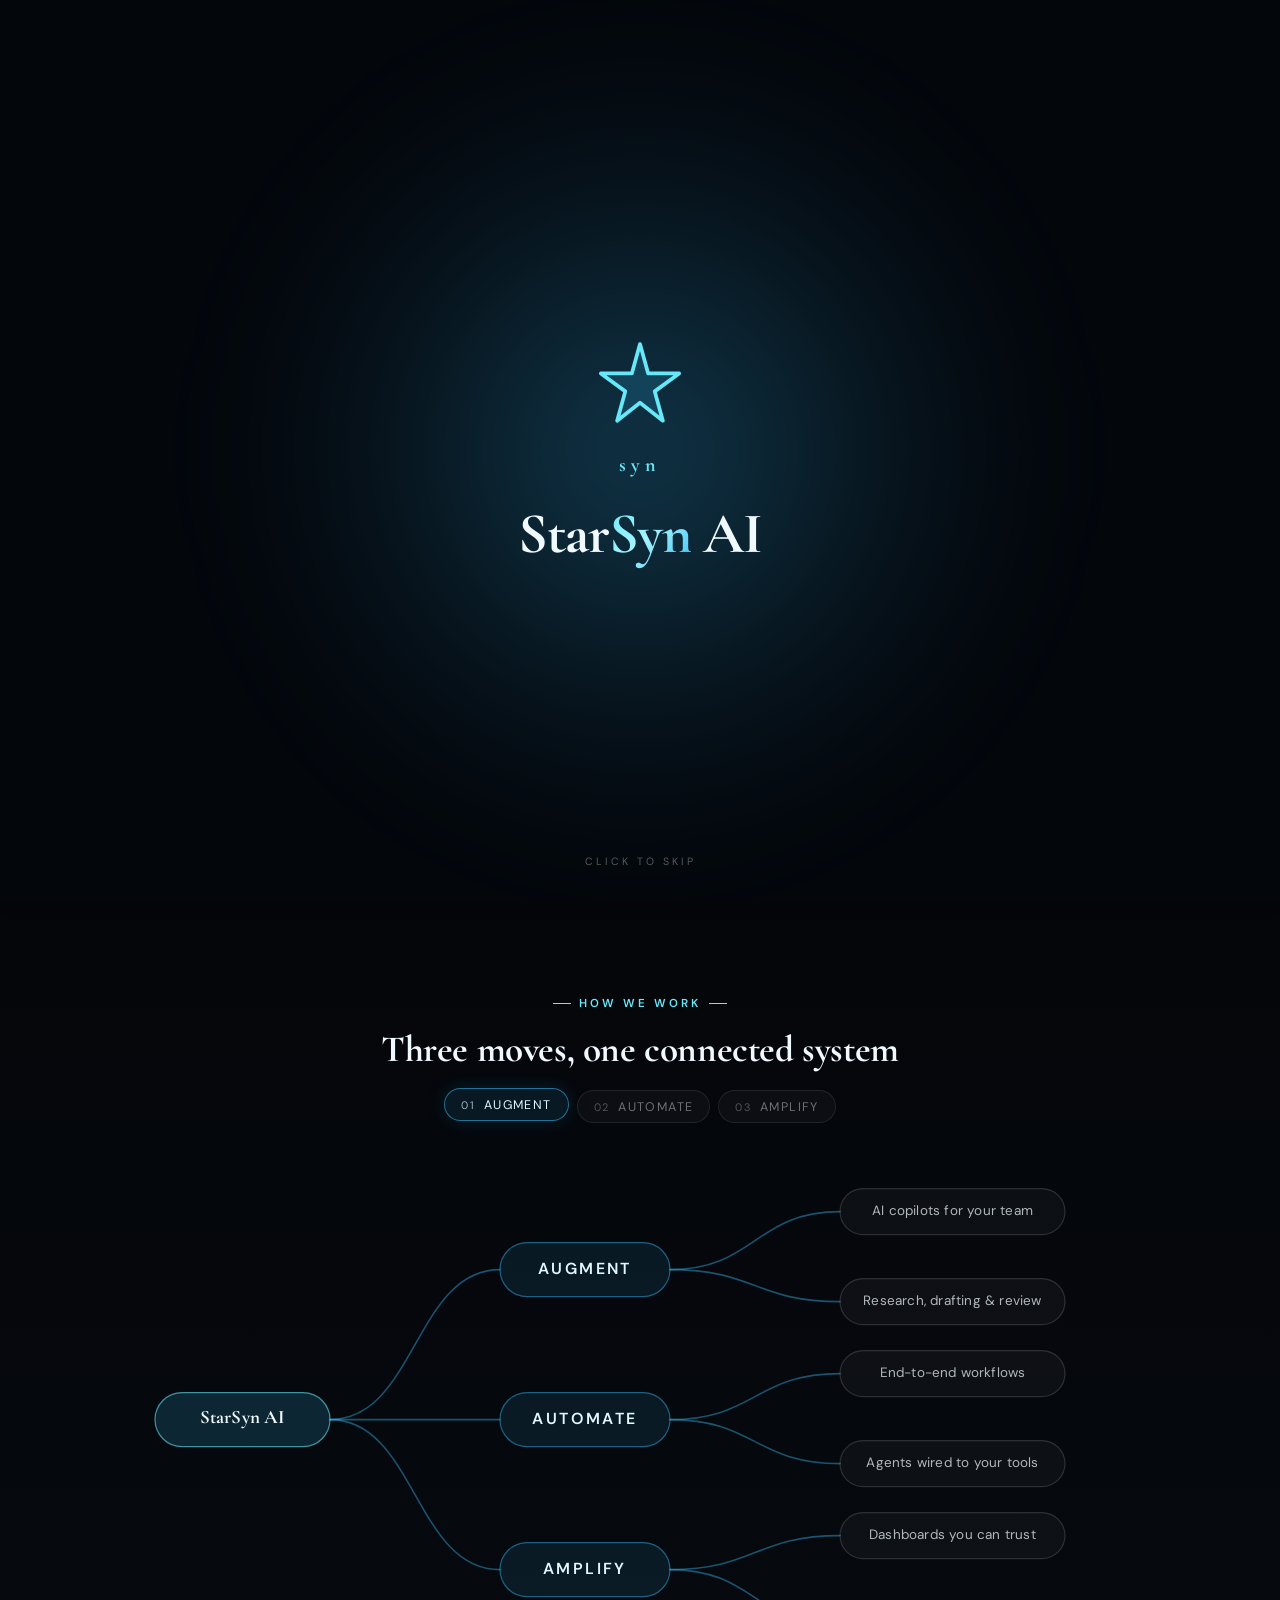
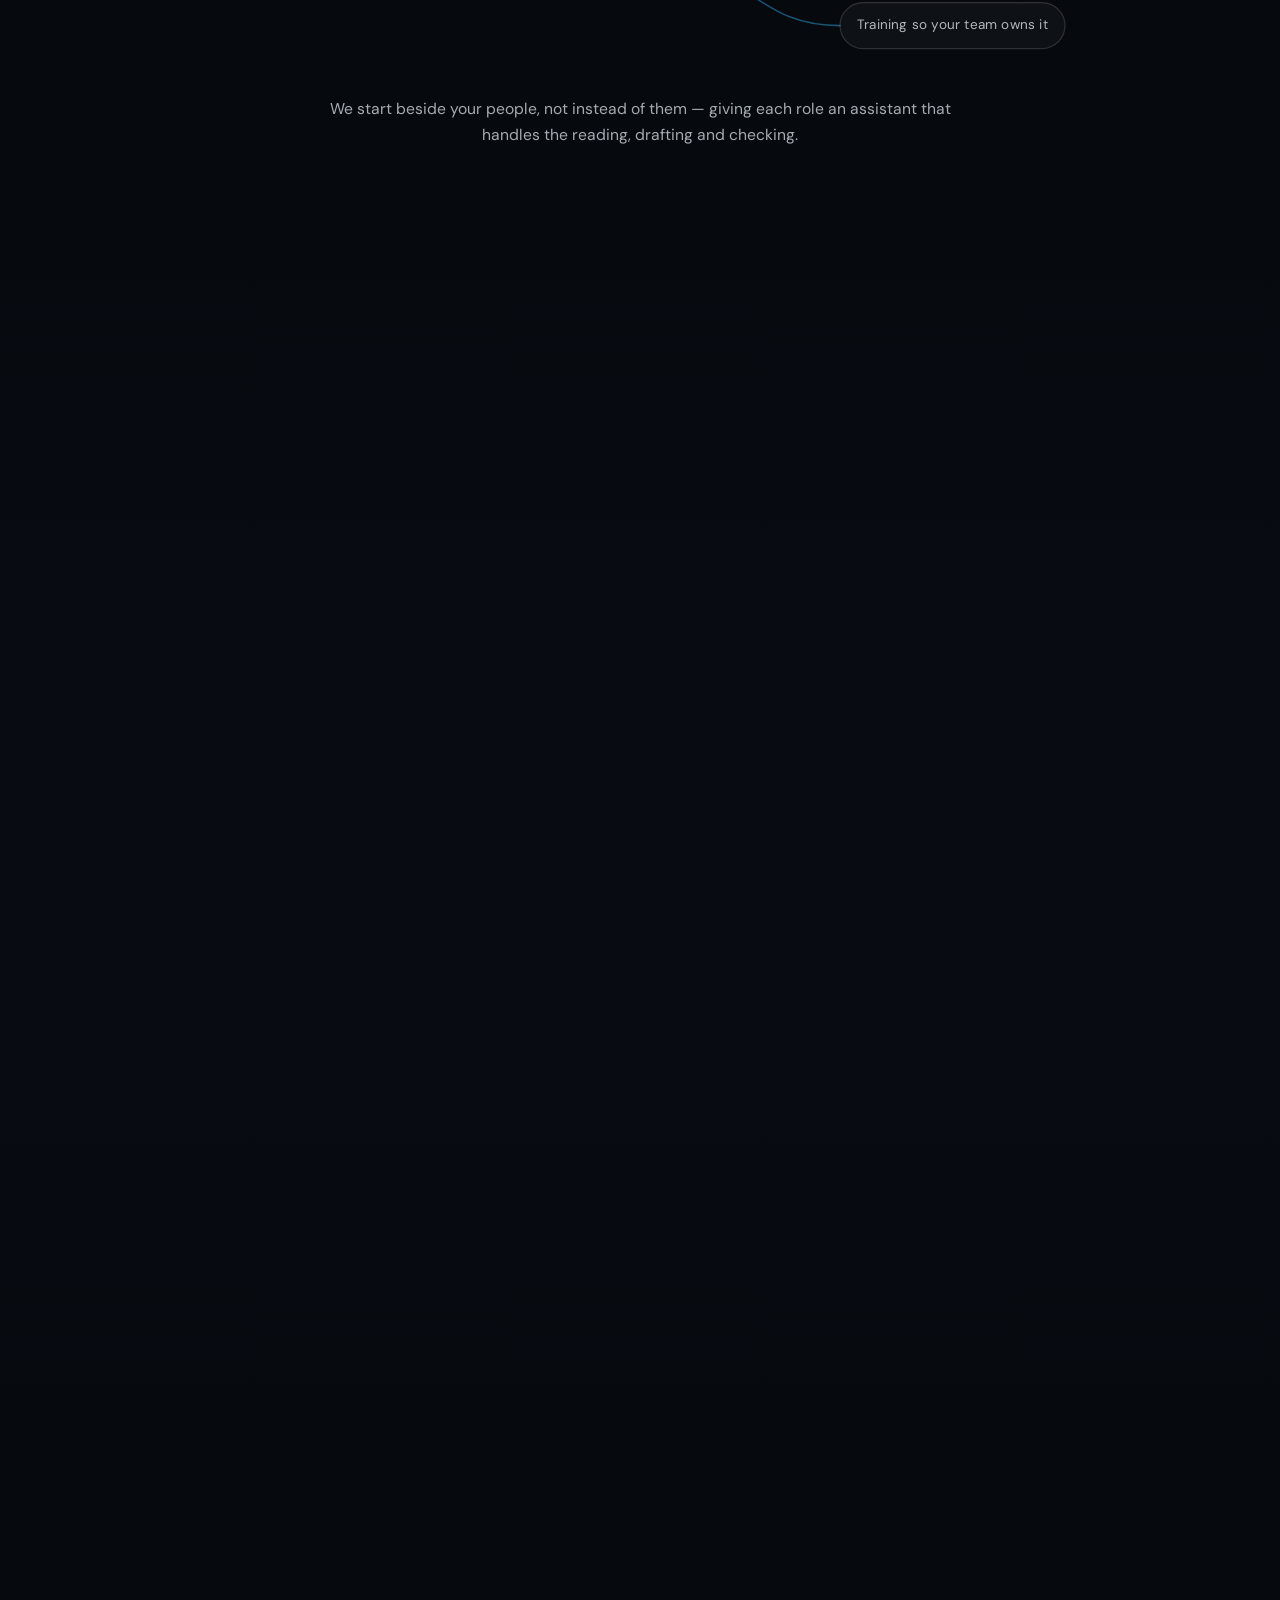
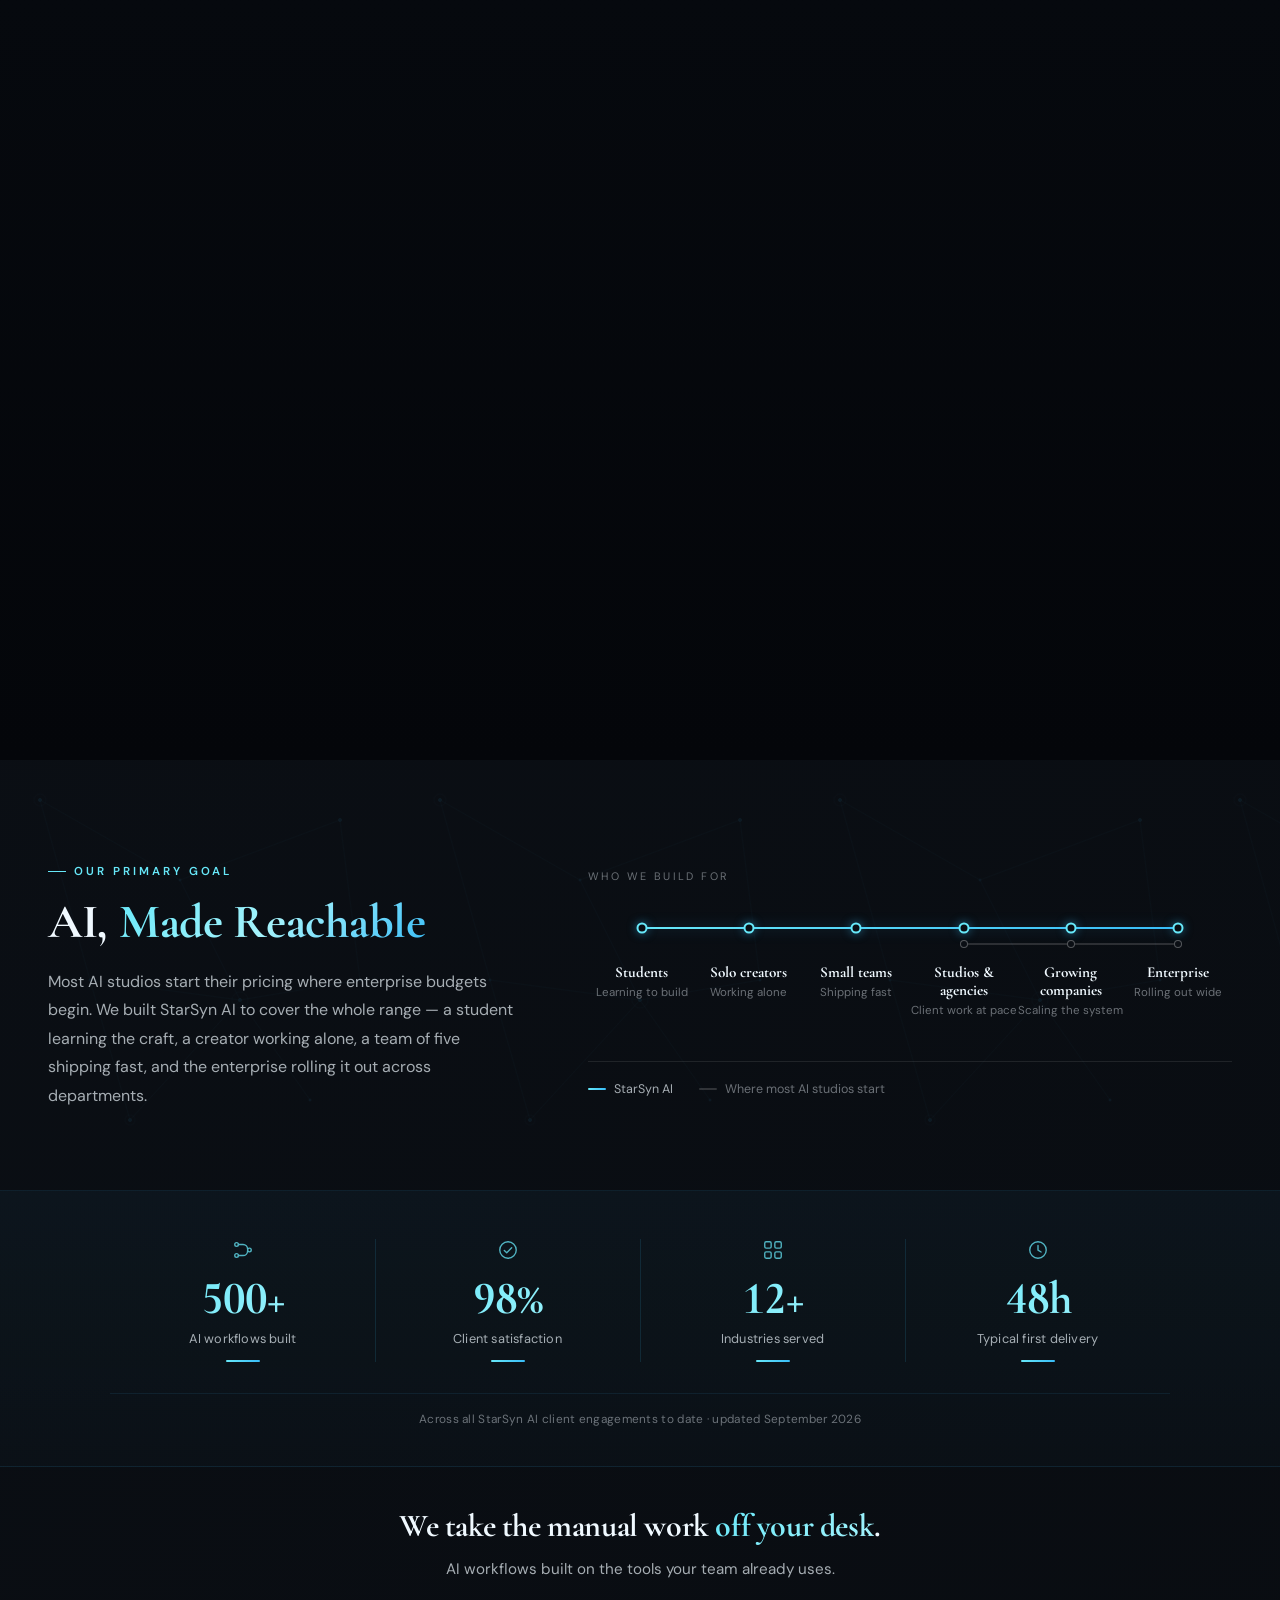
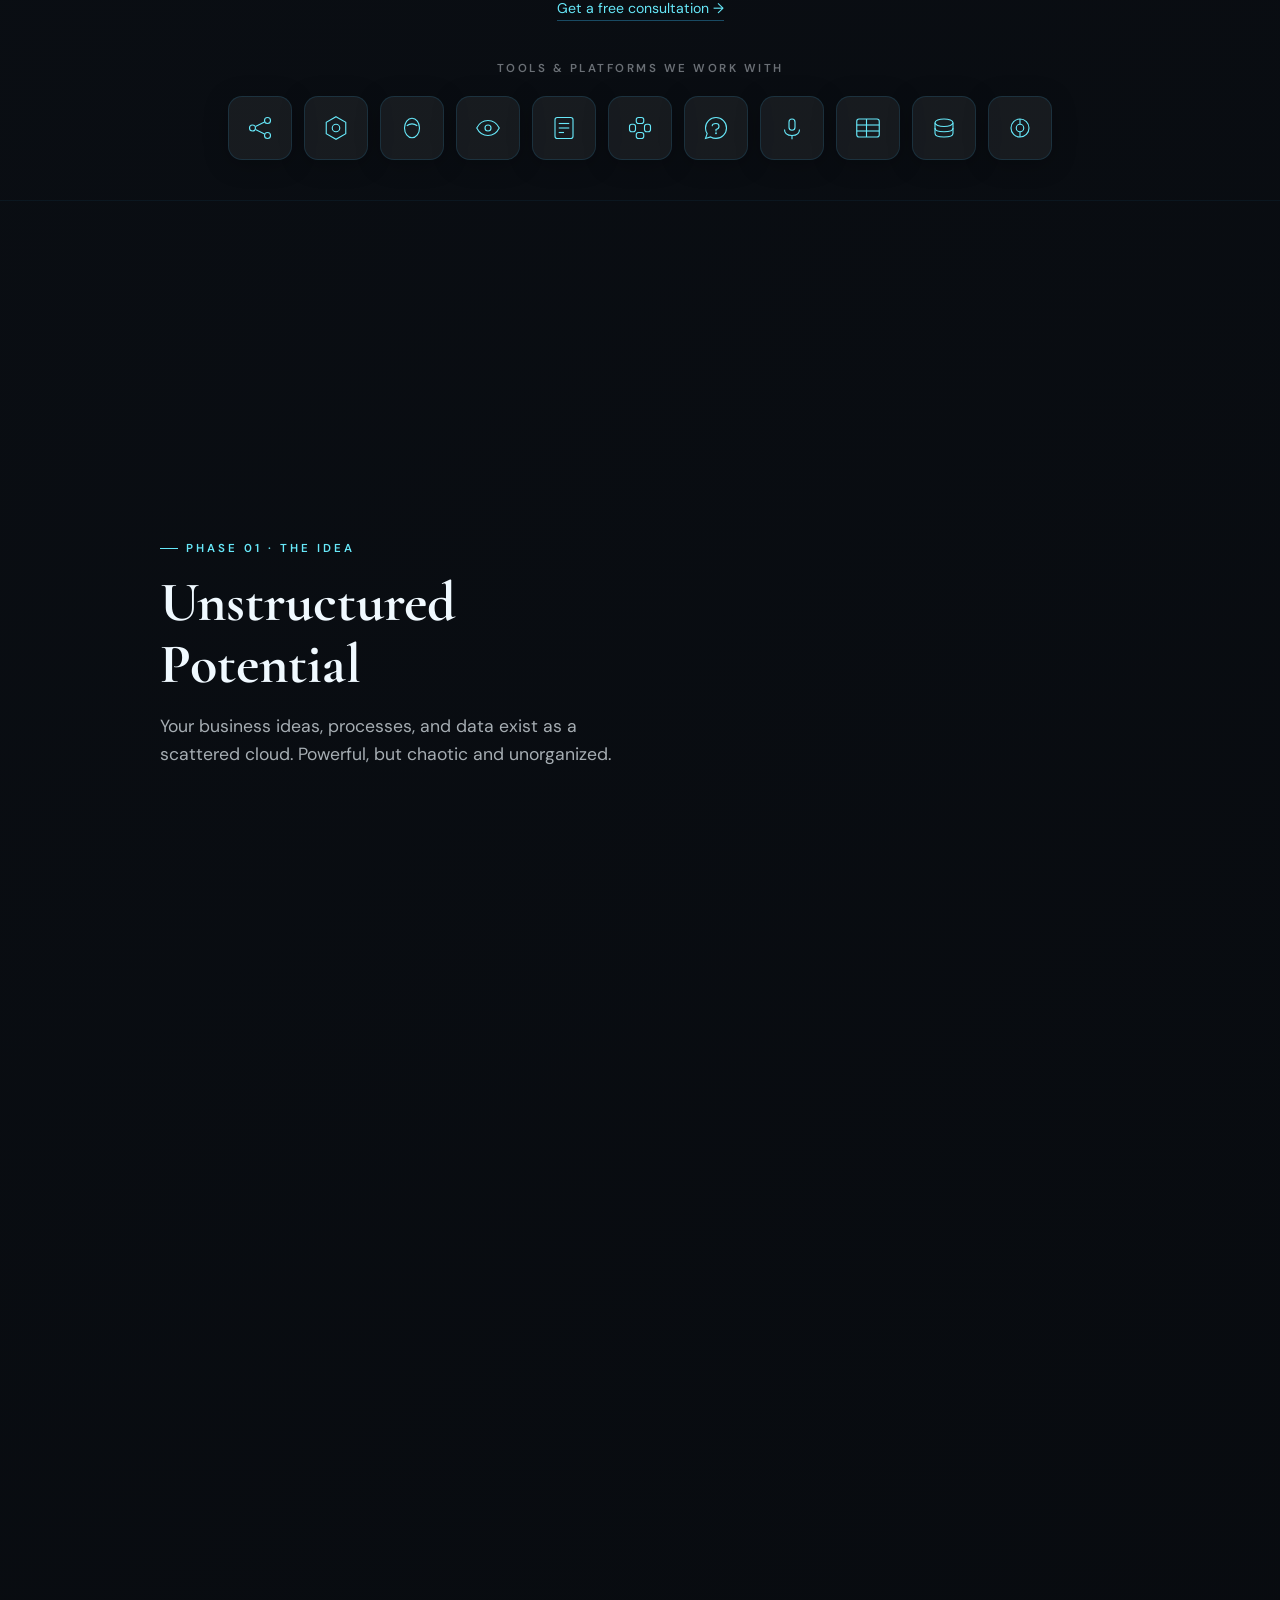
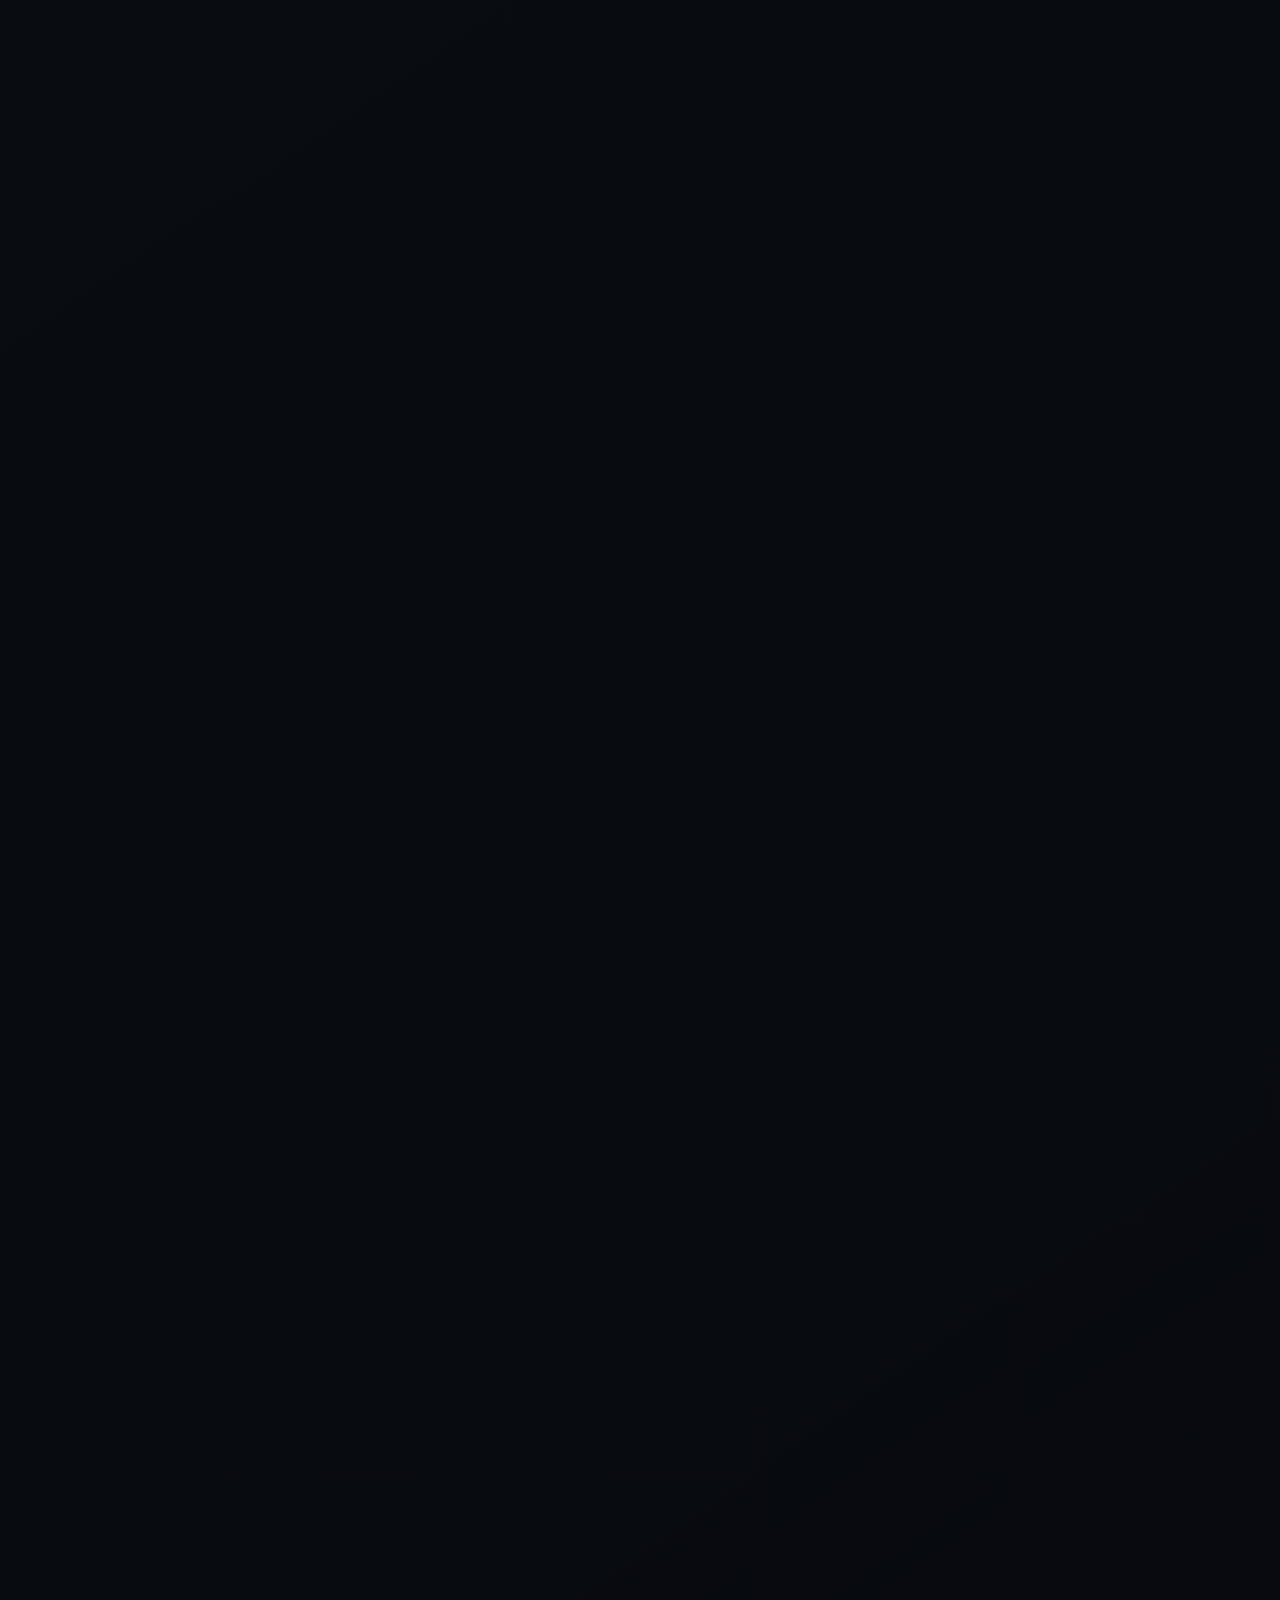
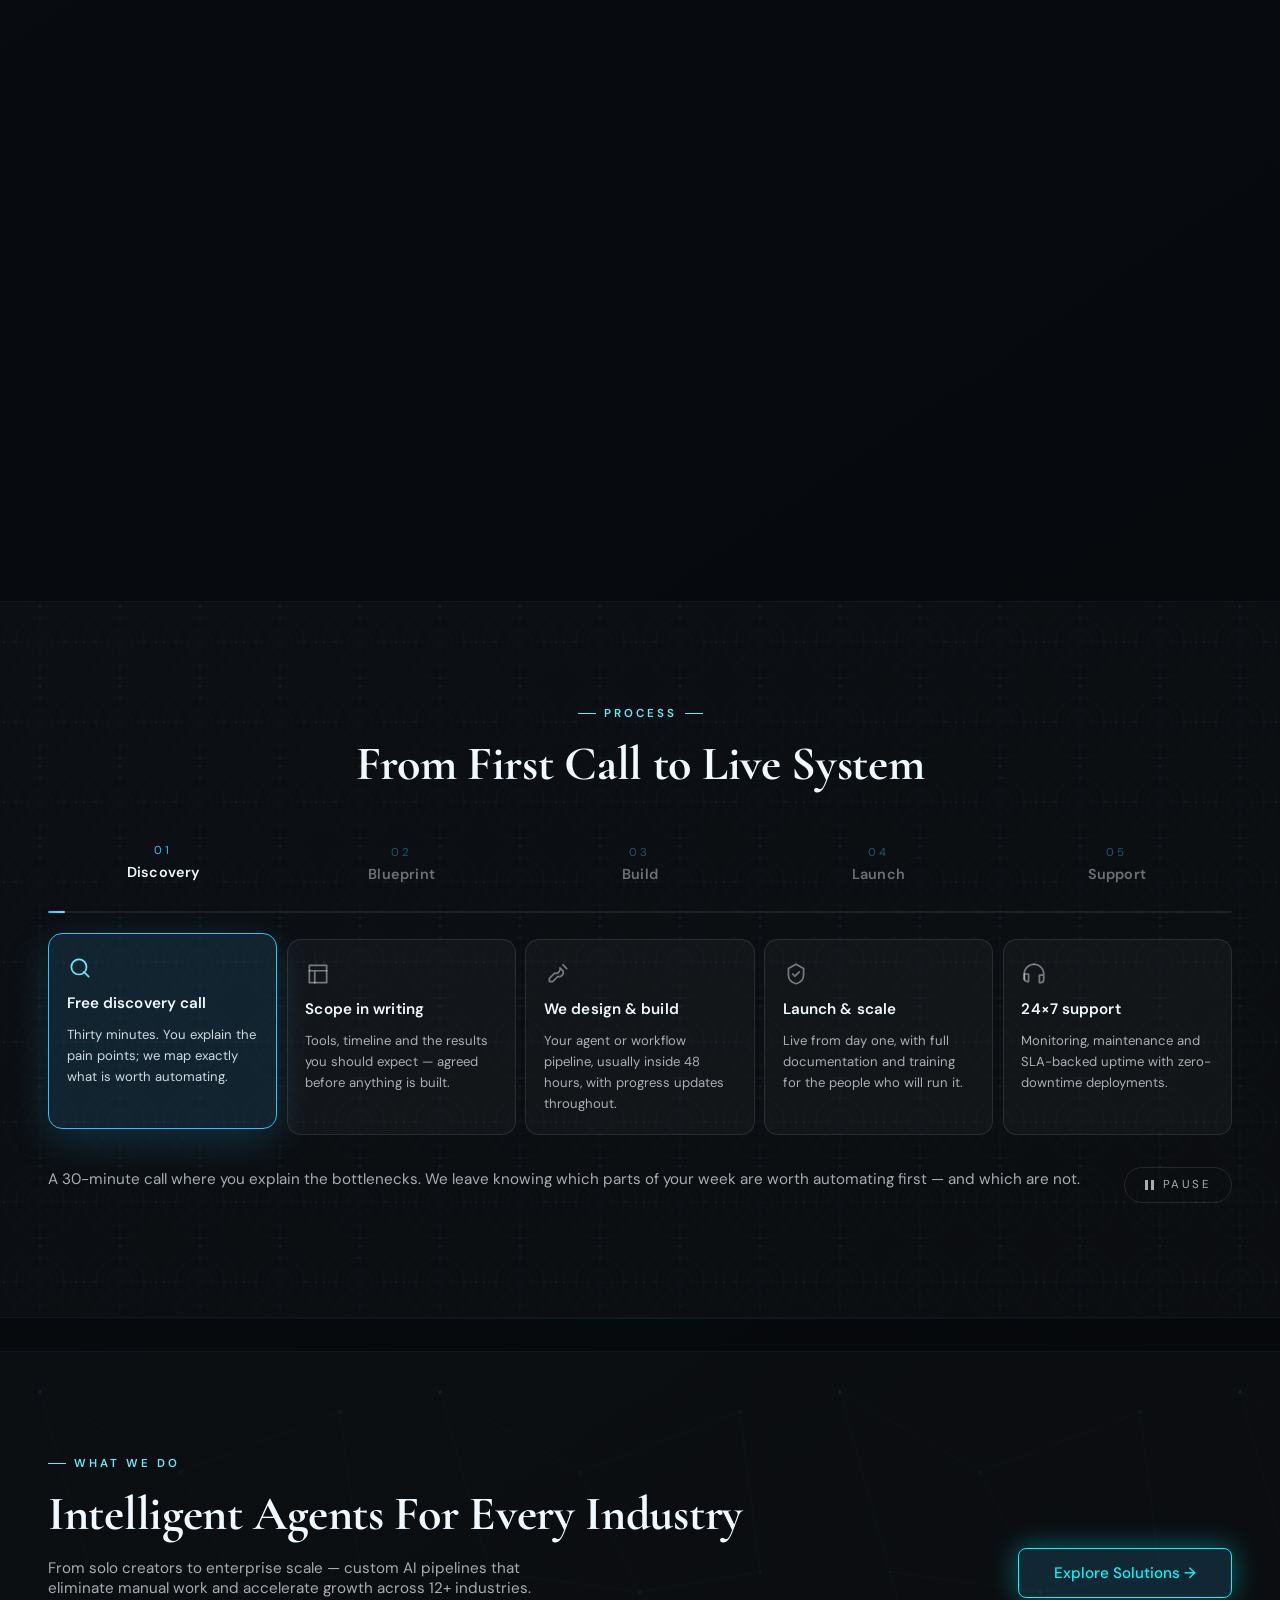
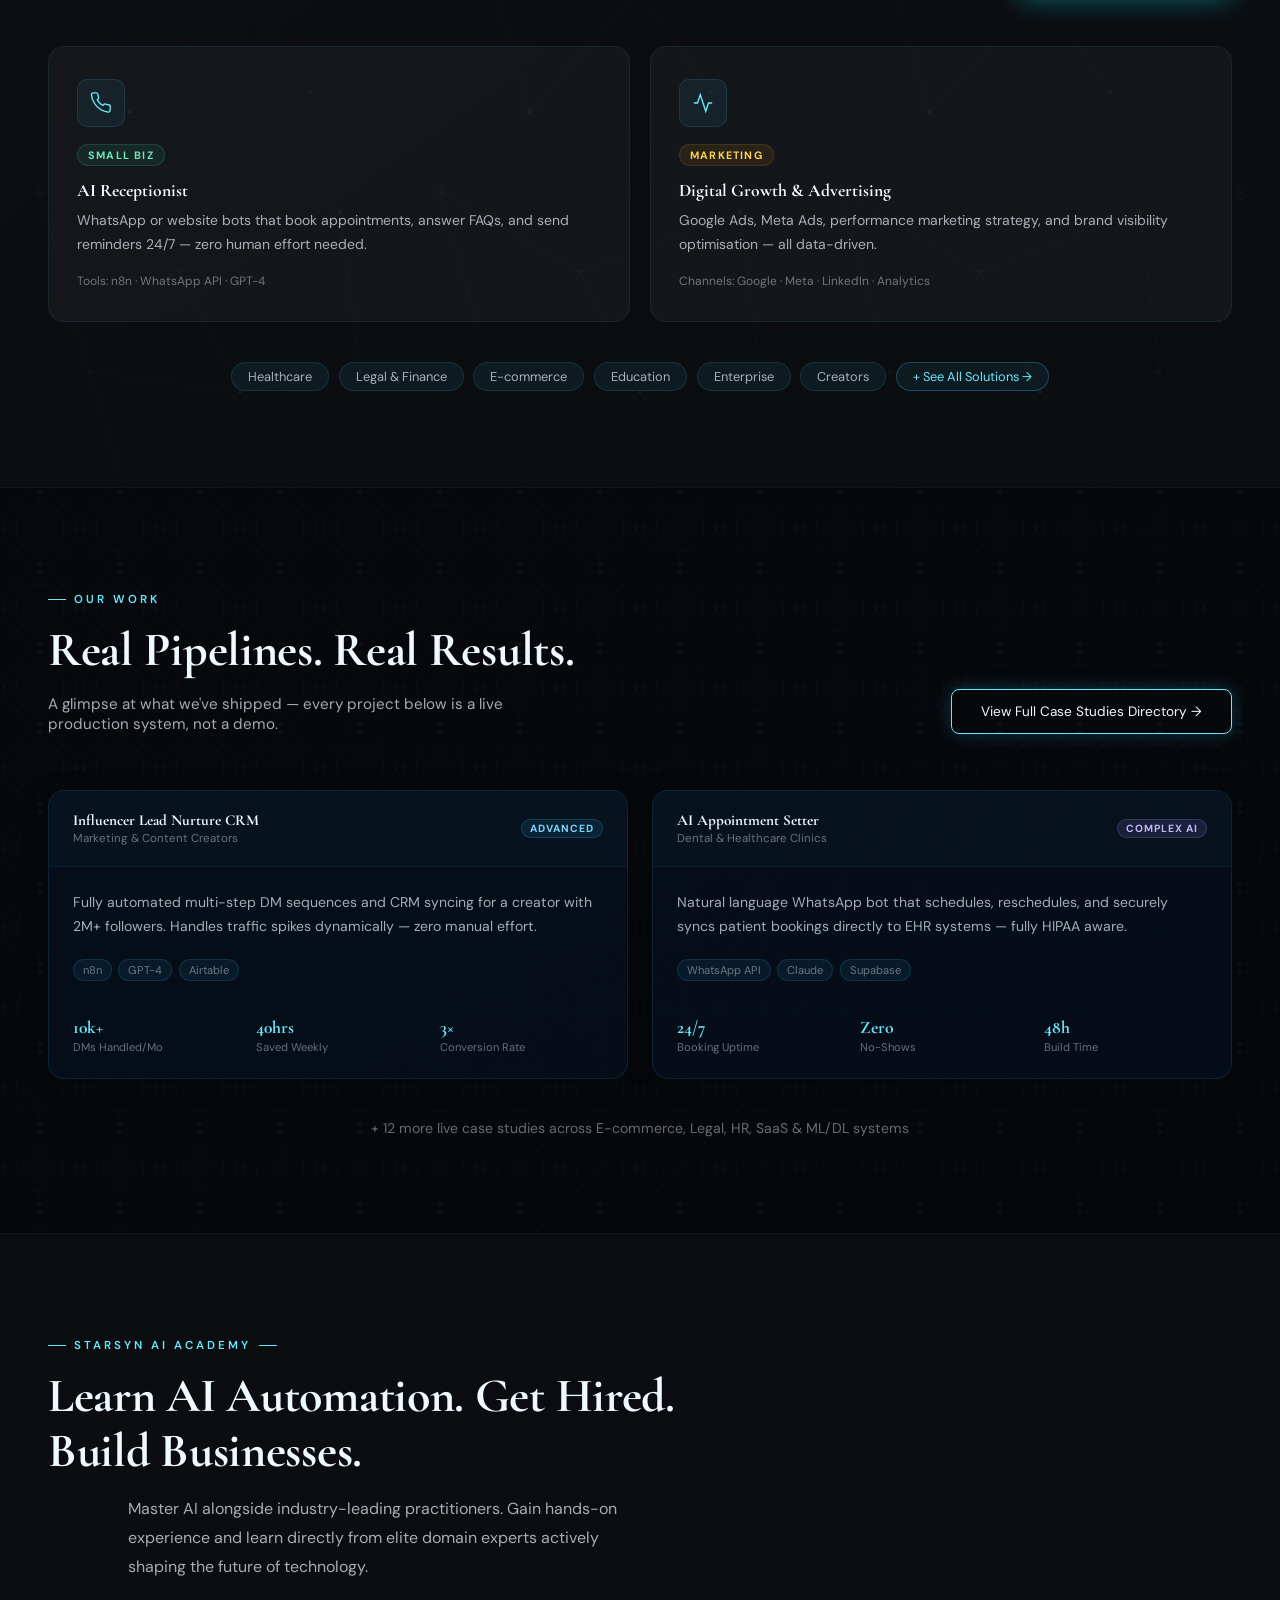
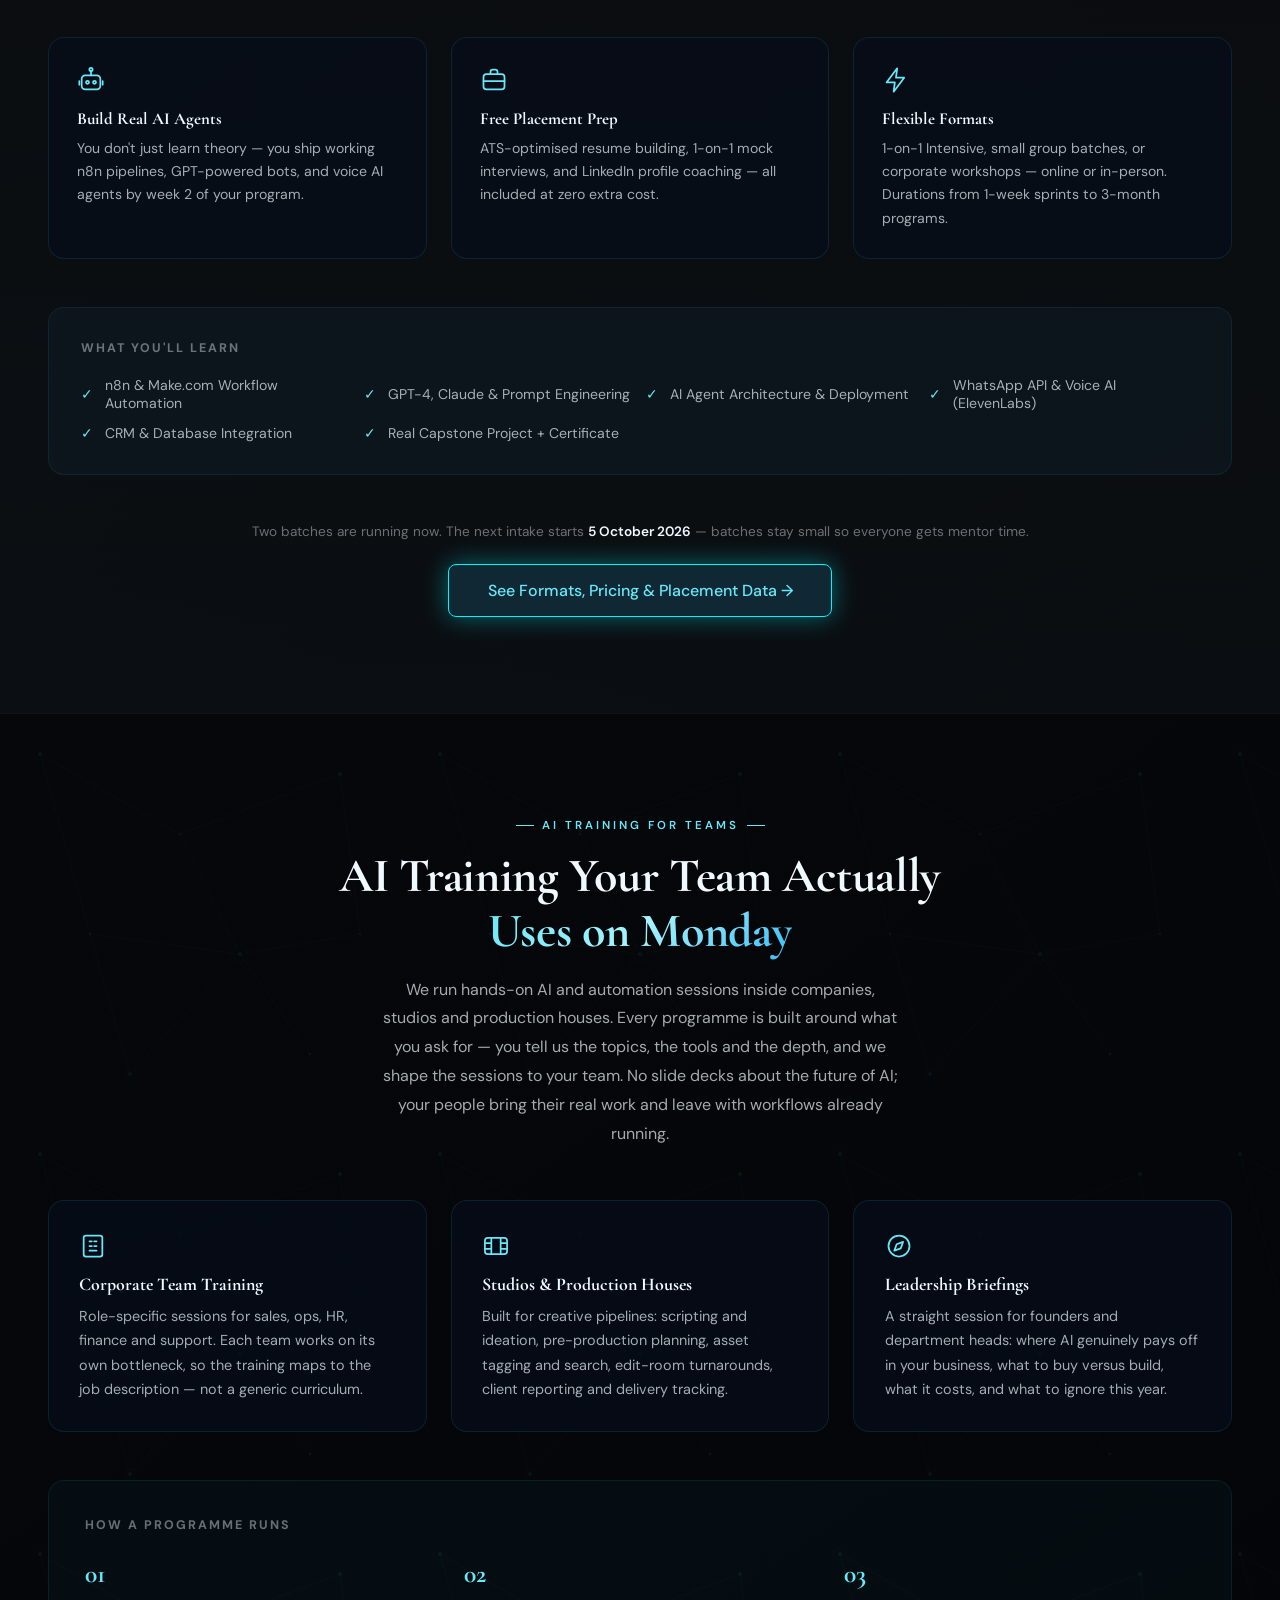
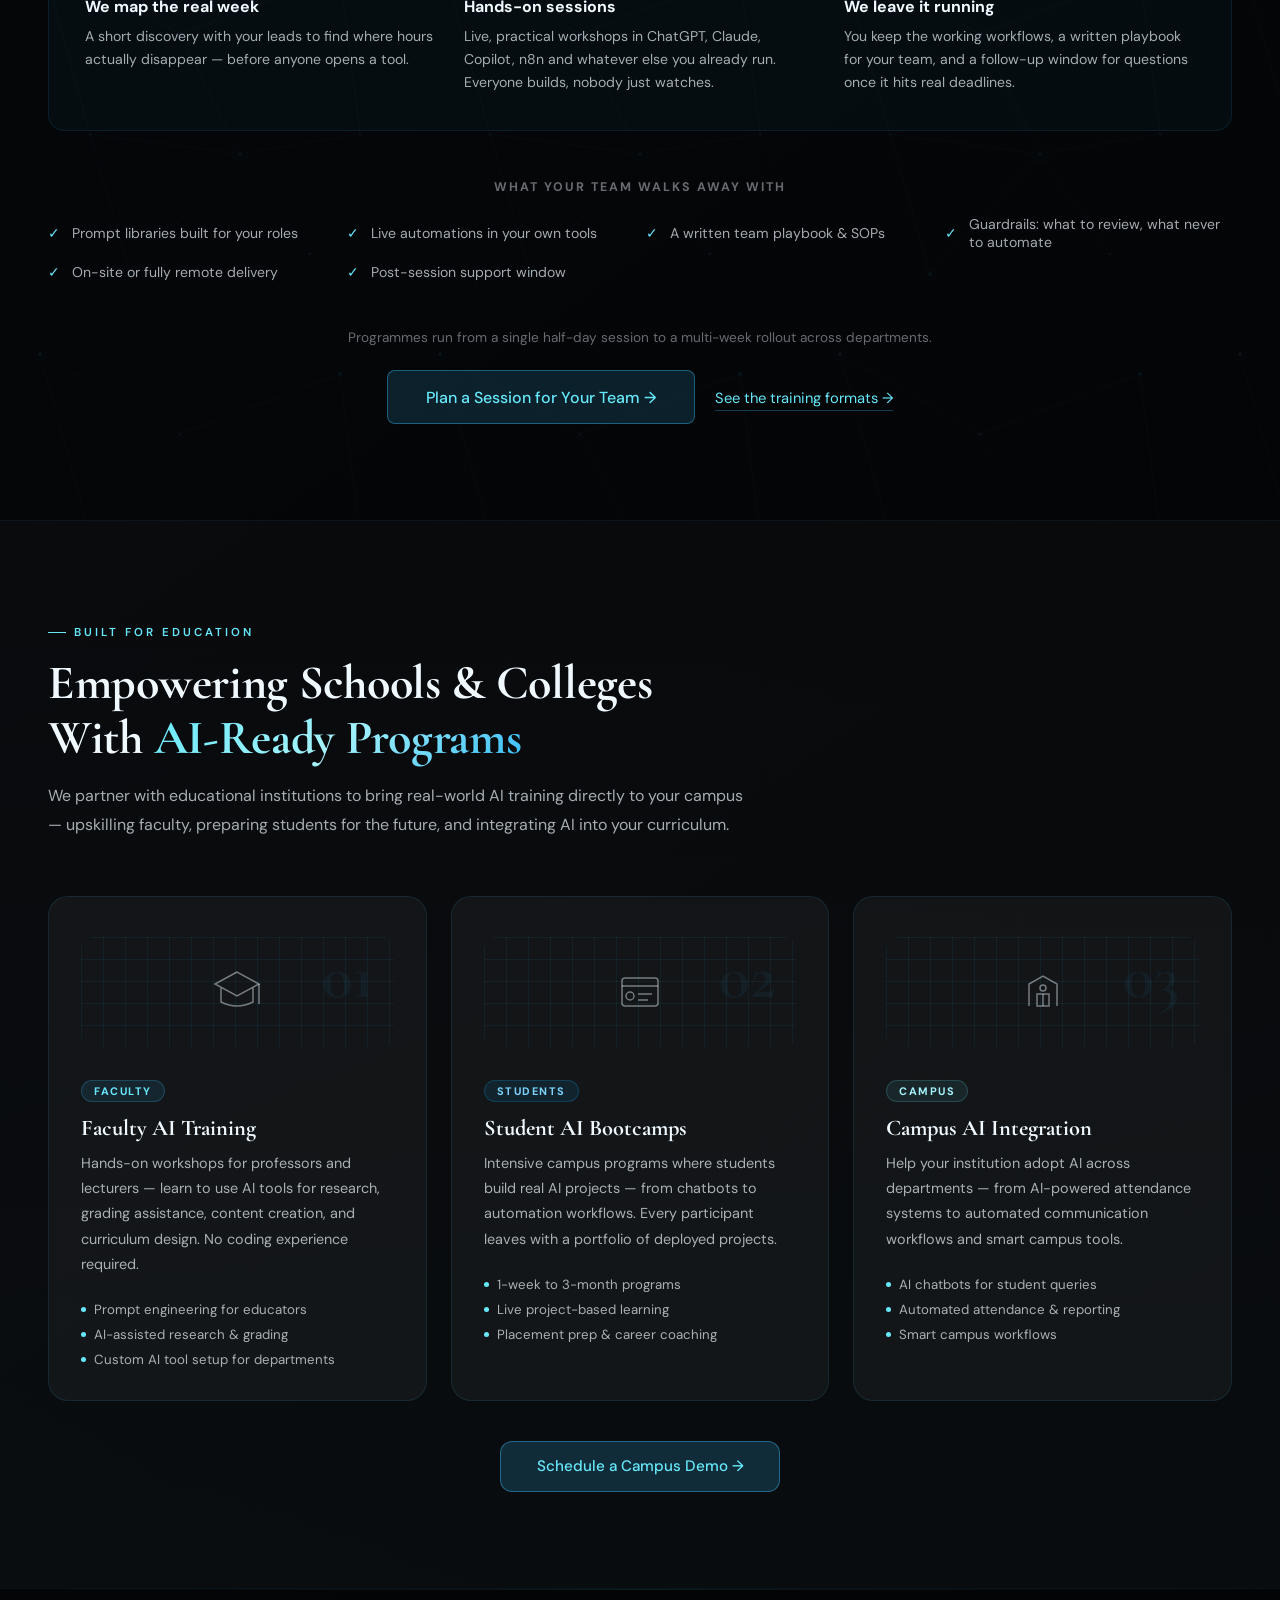
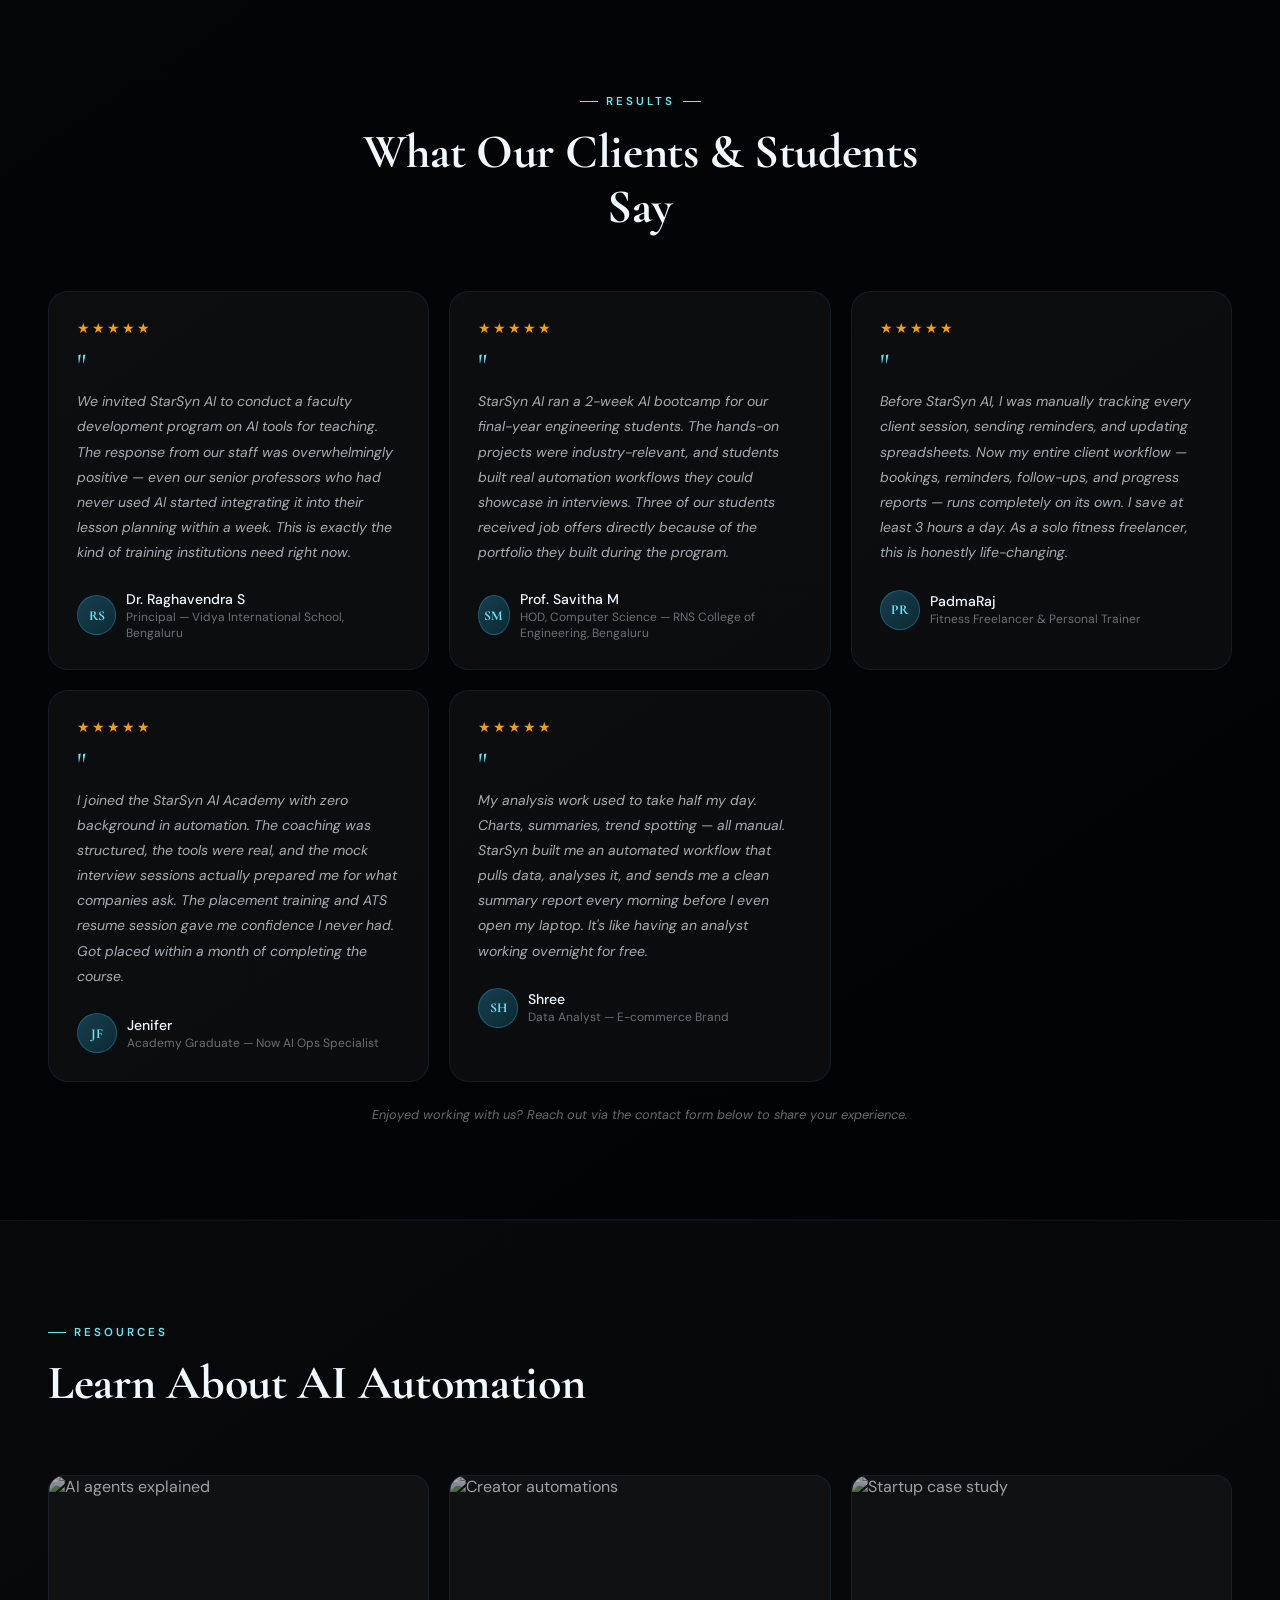
==== commit e3448dea: "SEO for the training and academy offering Academy had no Course schema despite being a real programm" ====
--- a/index.html
+++ b/index.html
@@ -2322,6 +2322,9 @@
     <div class="reveal" style="text-align:center;">
       <p style="color:var(--text3);font-size:.85rem;margin-bottom:1.5rem;">Programmes run from a single half-day session to a multi-week rollout across departments.</p>
       <button class="btn-primary" onclick="openConsultation()" style="padding:0.95rem 2.4rem;font-size:1rem;">Plan a Session for Your Team &rarr;</button>
+      <a href="/training" style="display:inline-flex;align-items:center;gap:.45rem;margin-left:1rem;
+        color:var(--accent3);font-size:.92rem;text-decoration:none;border-bottom:1px solid rgba(56,189,248,.3);
+        padding-bottom:.15rem;">See the training formats &rarr;</a>
     </div>
   </div>
 </section>
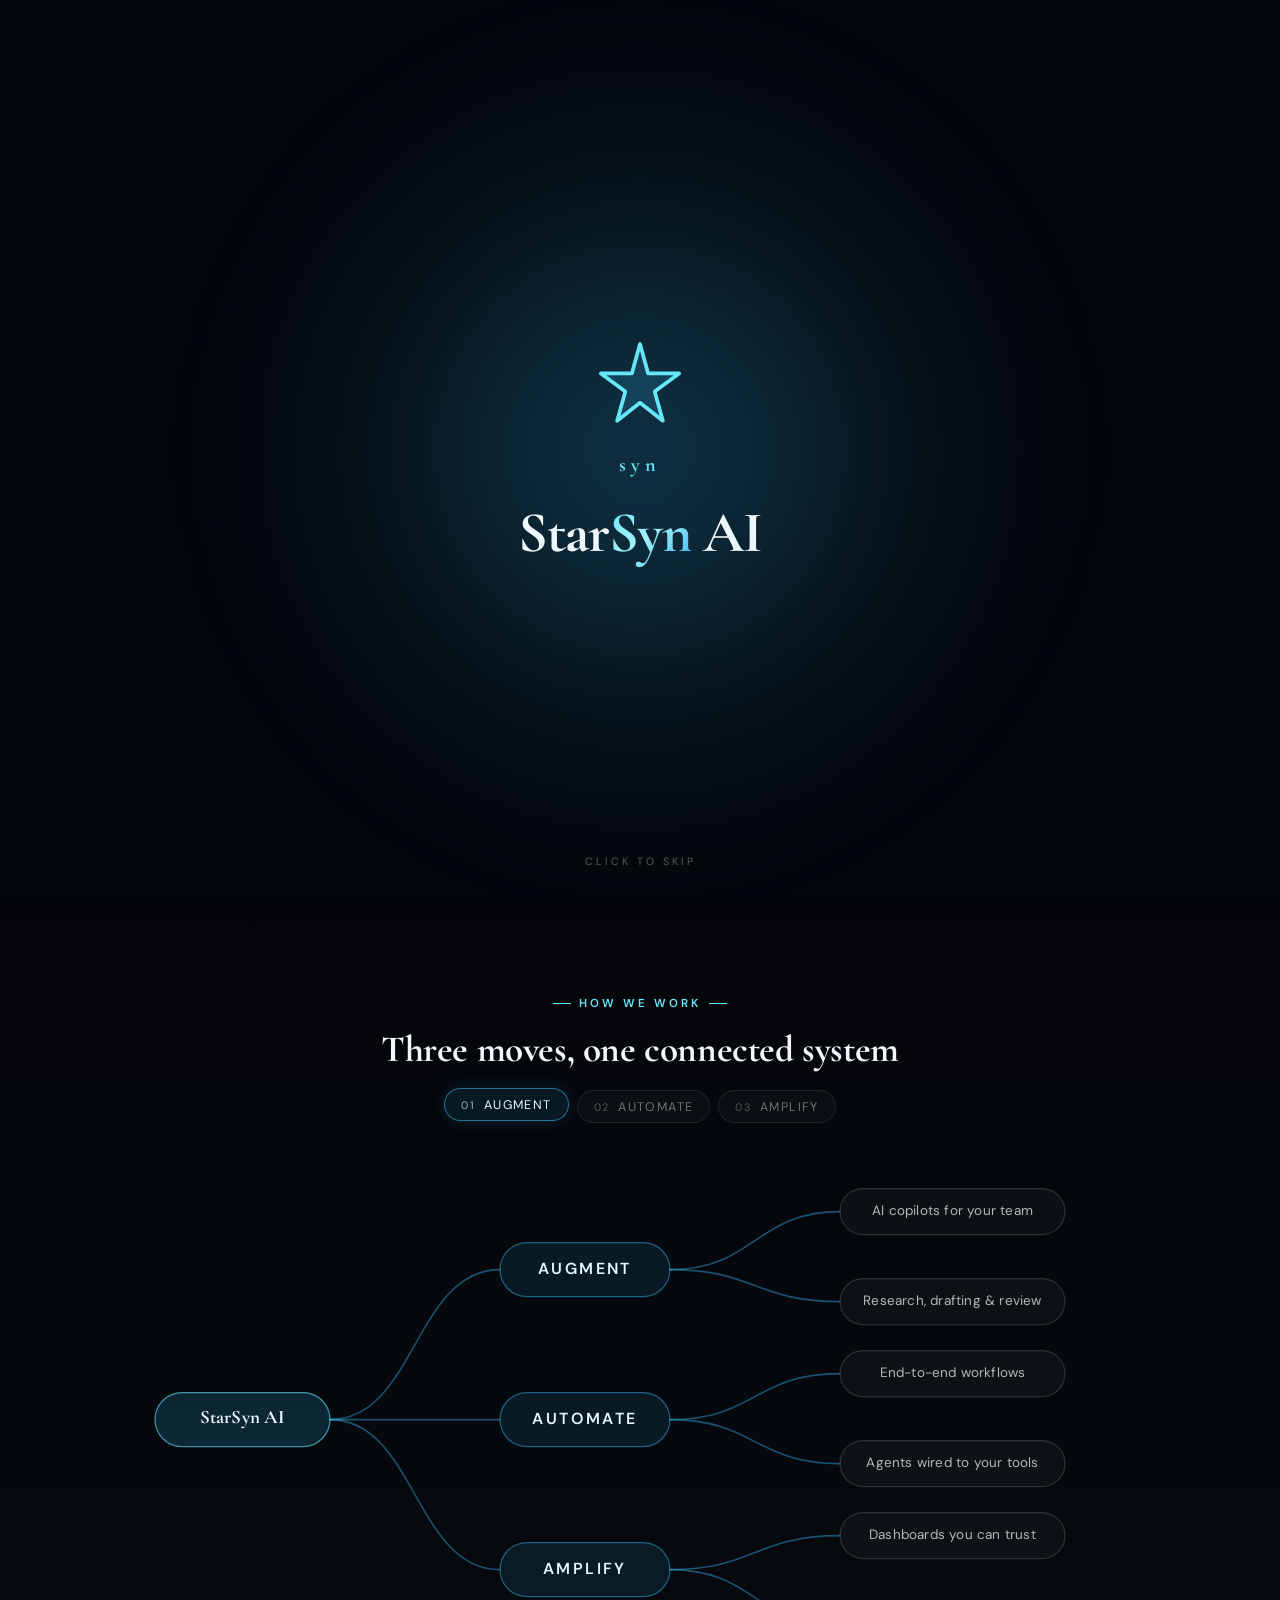
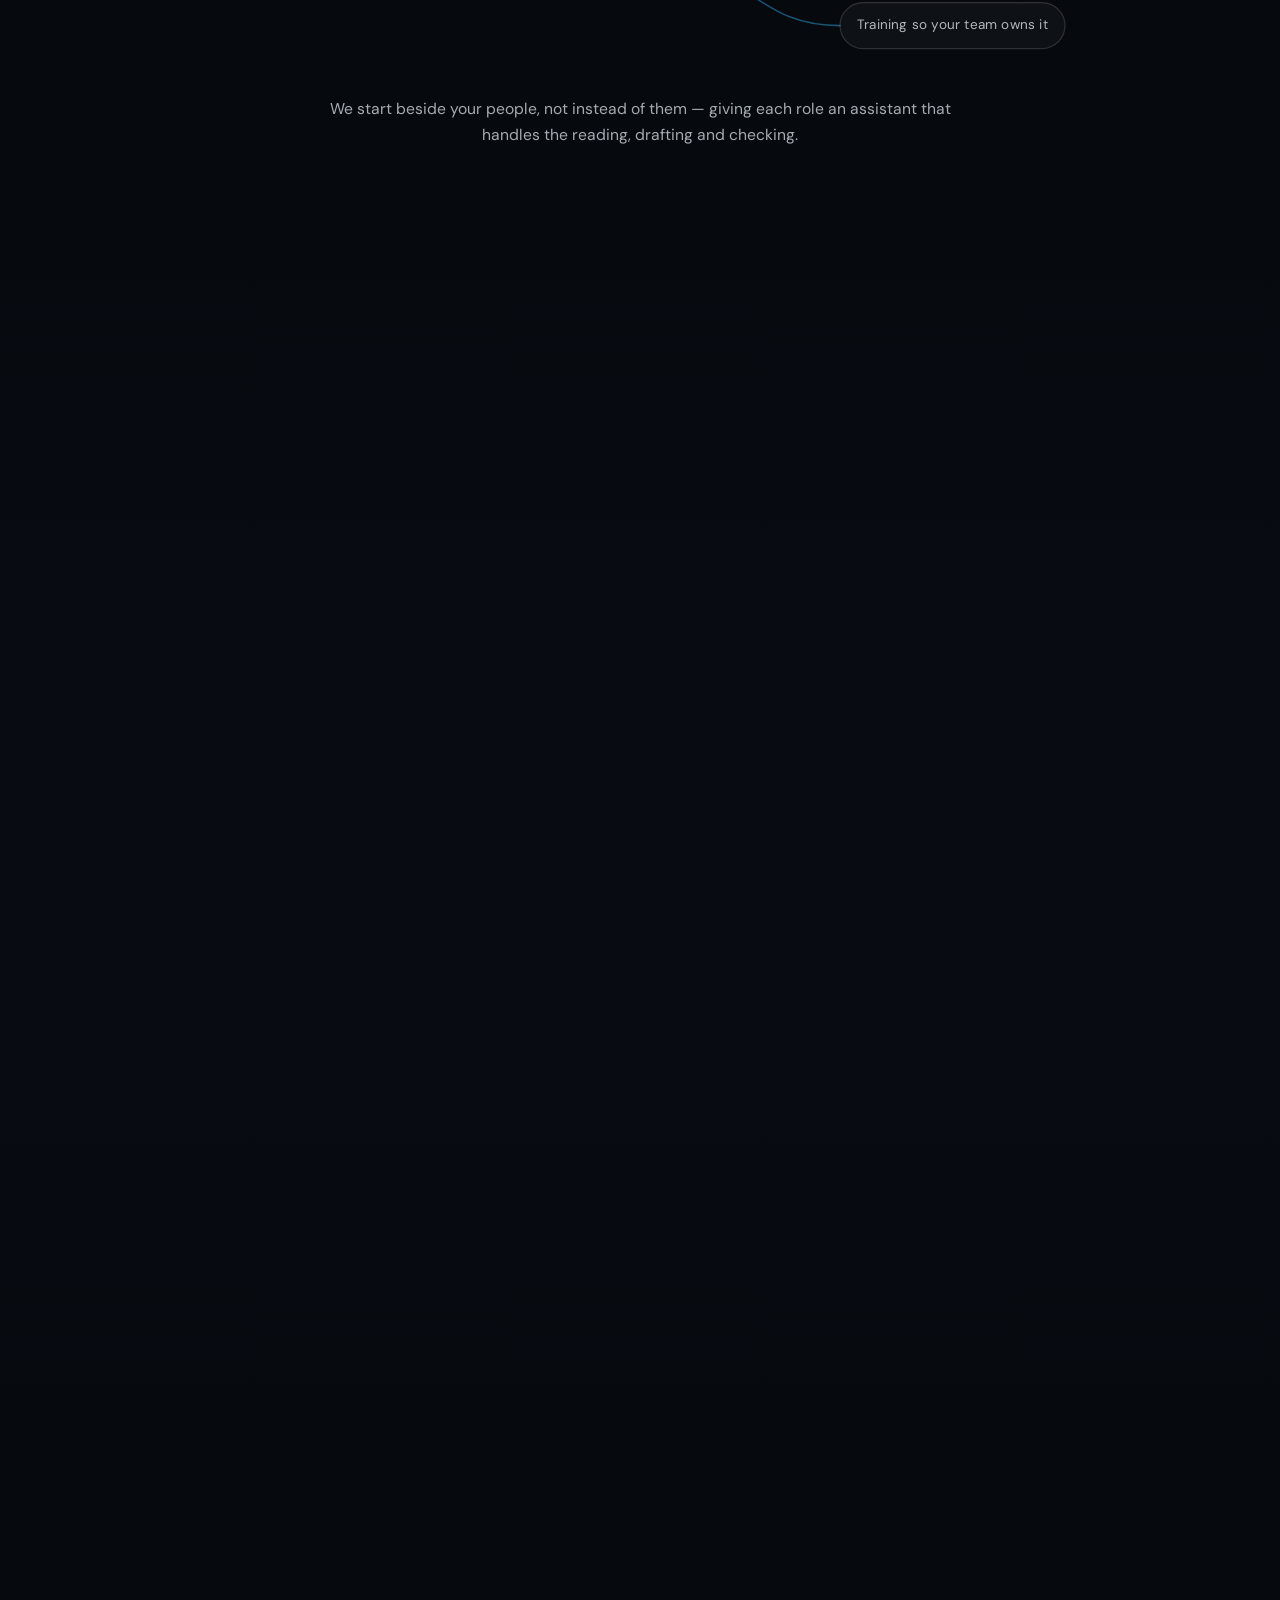
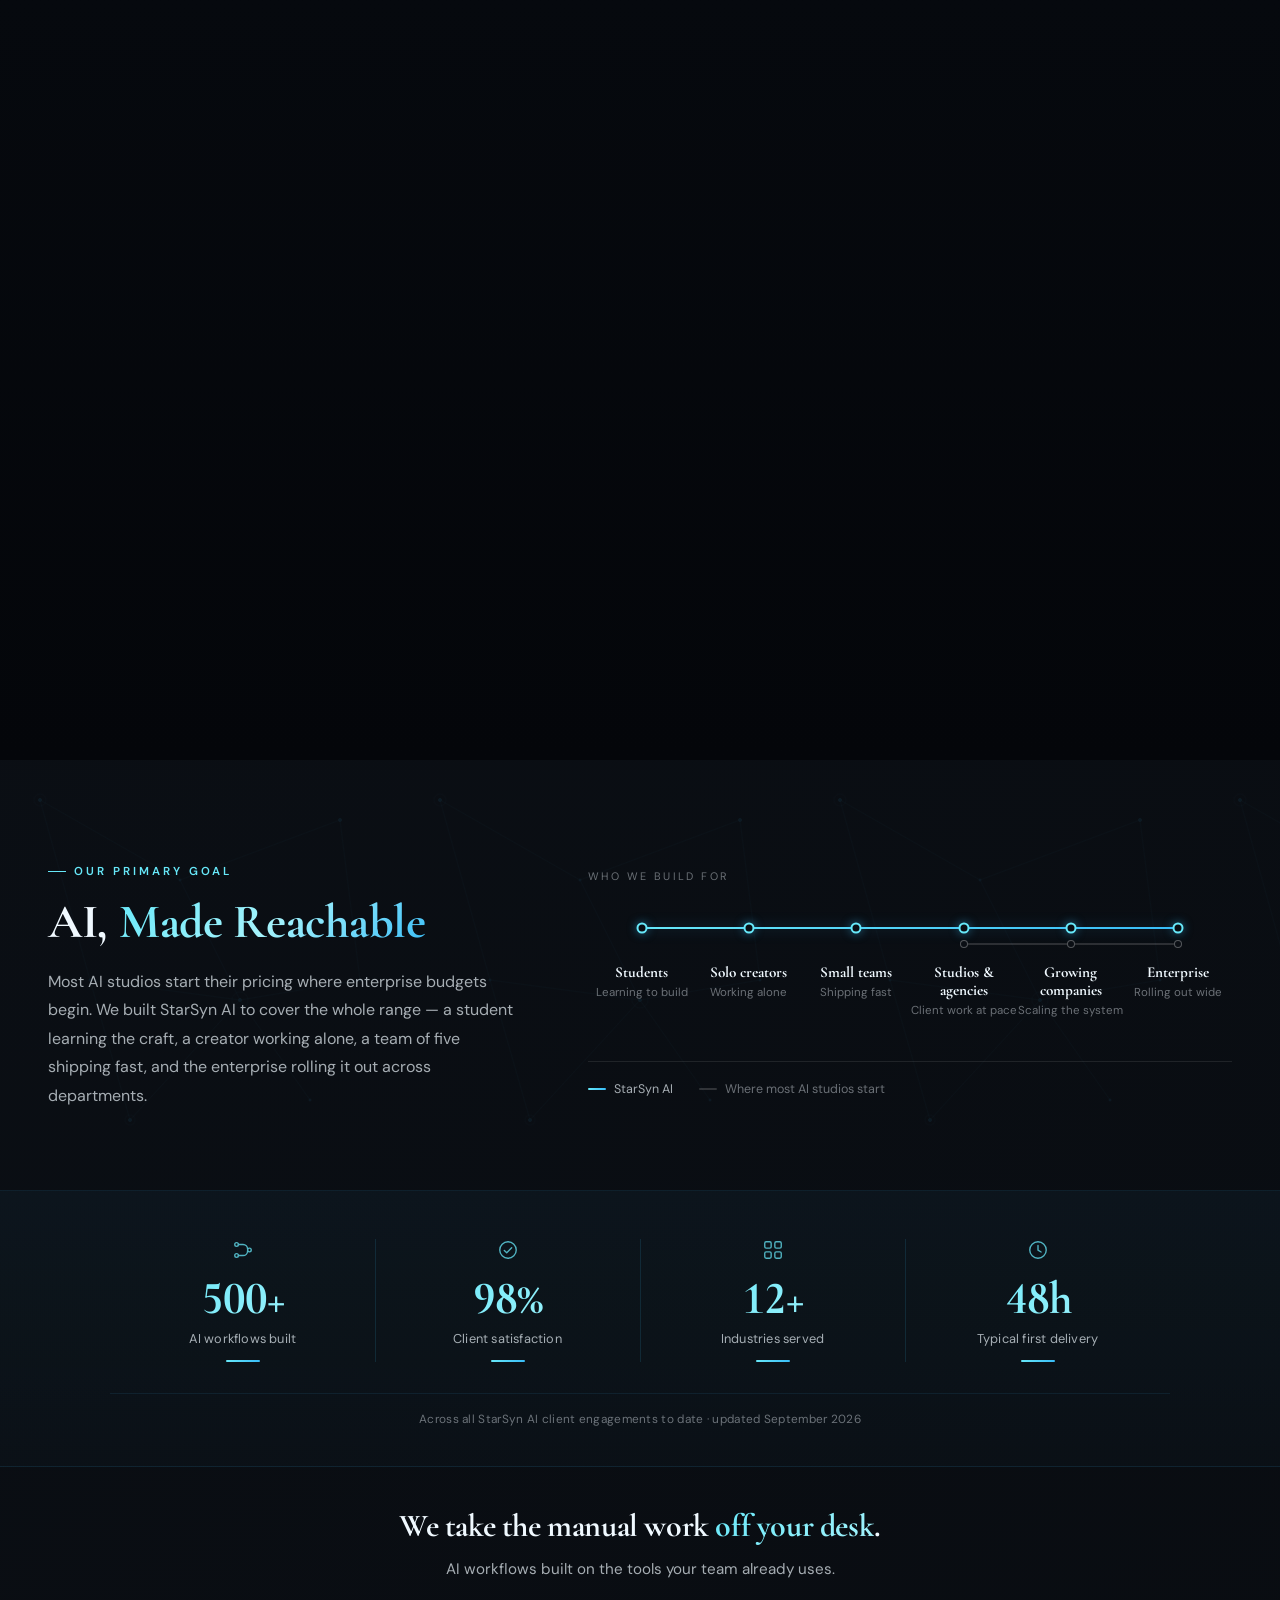
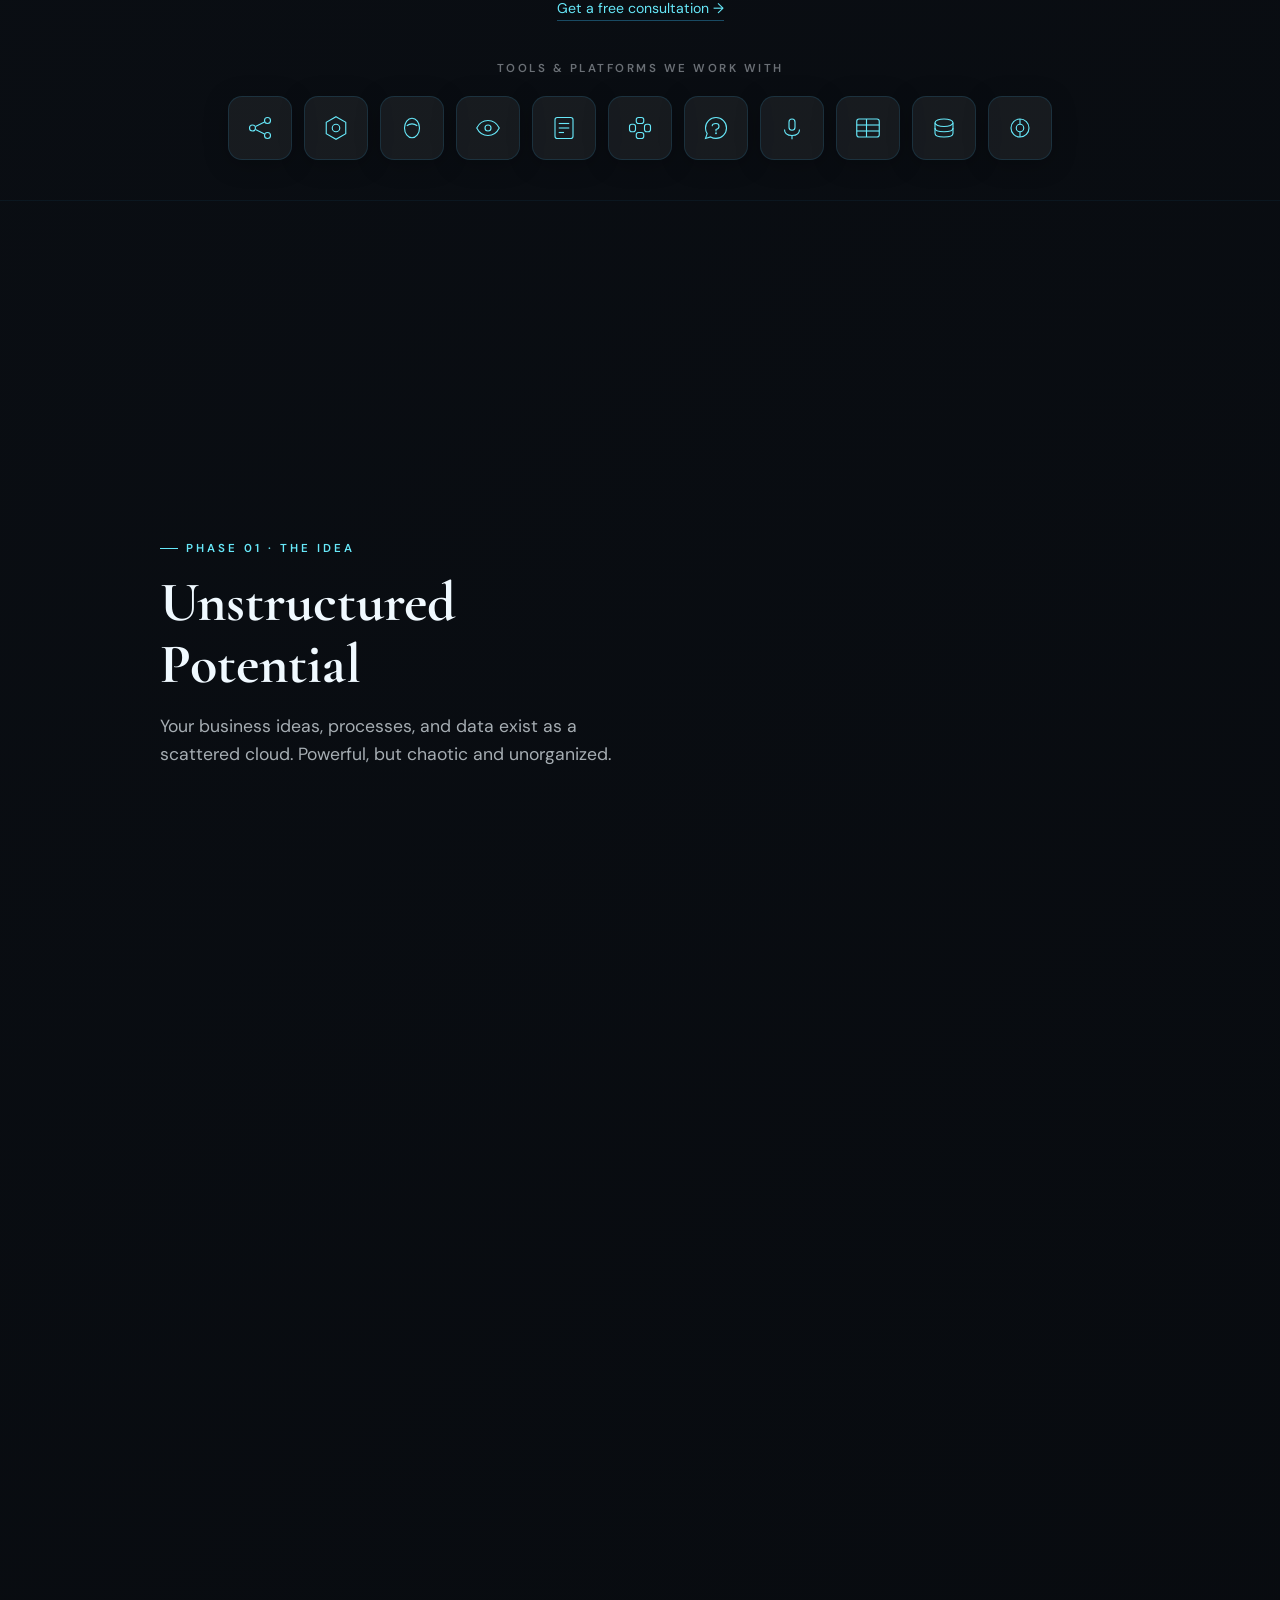
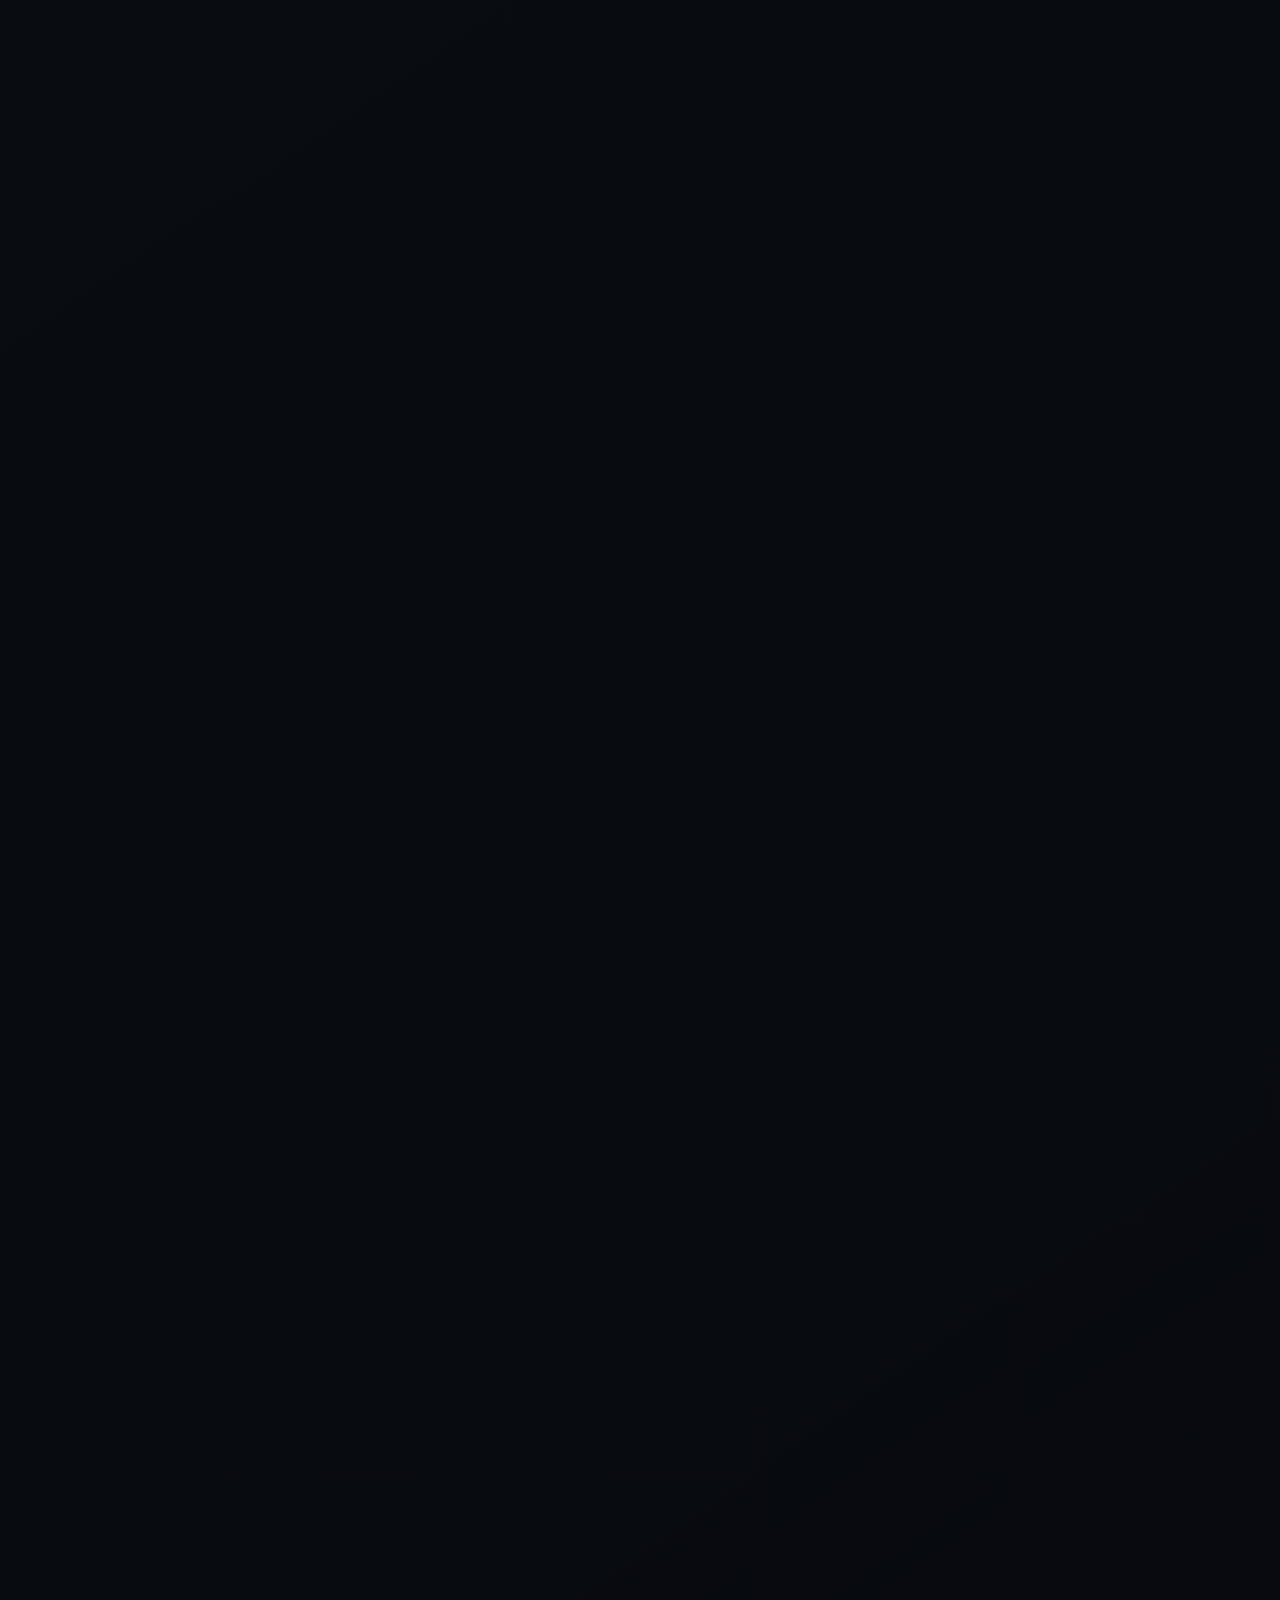
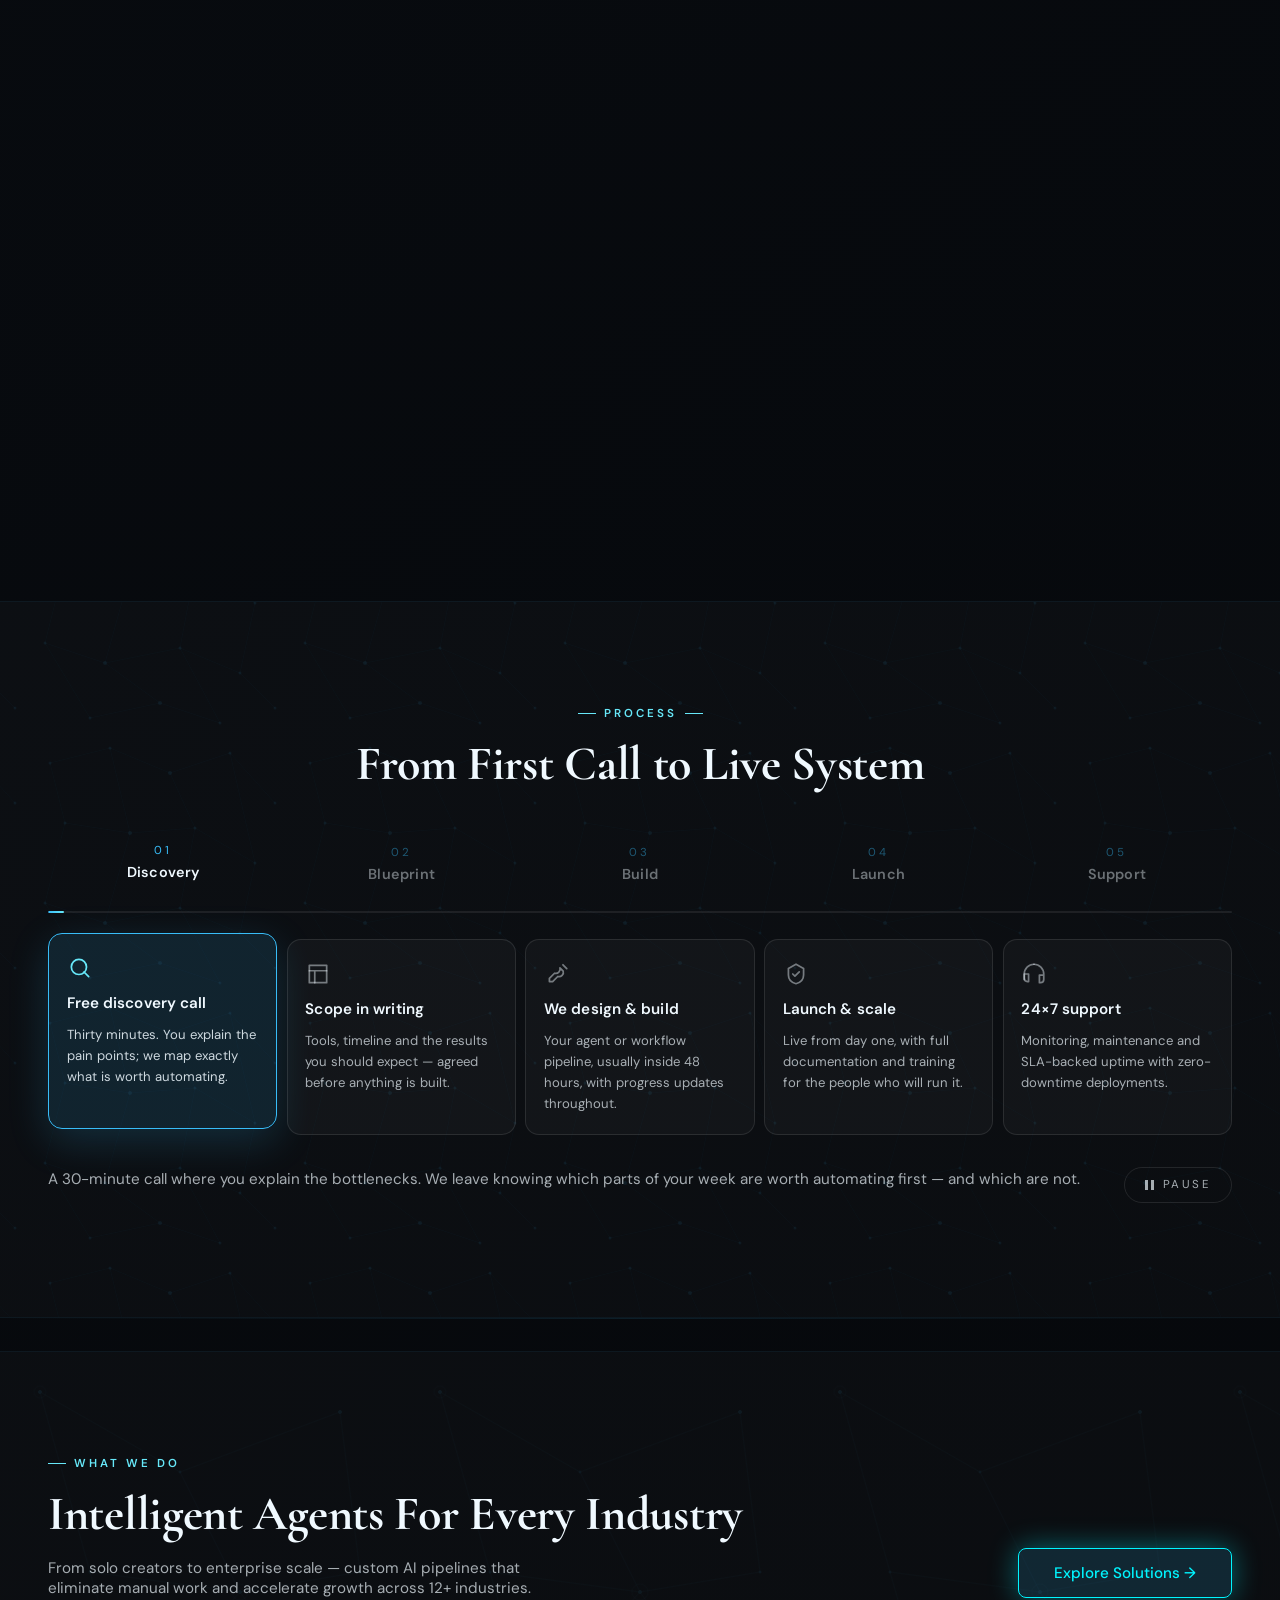
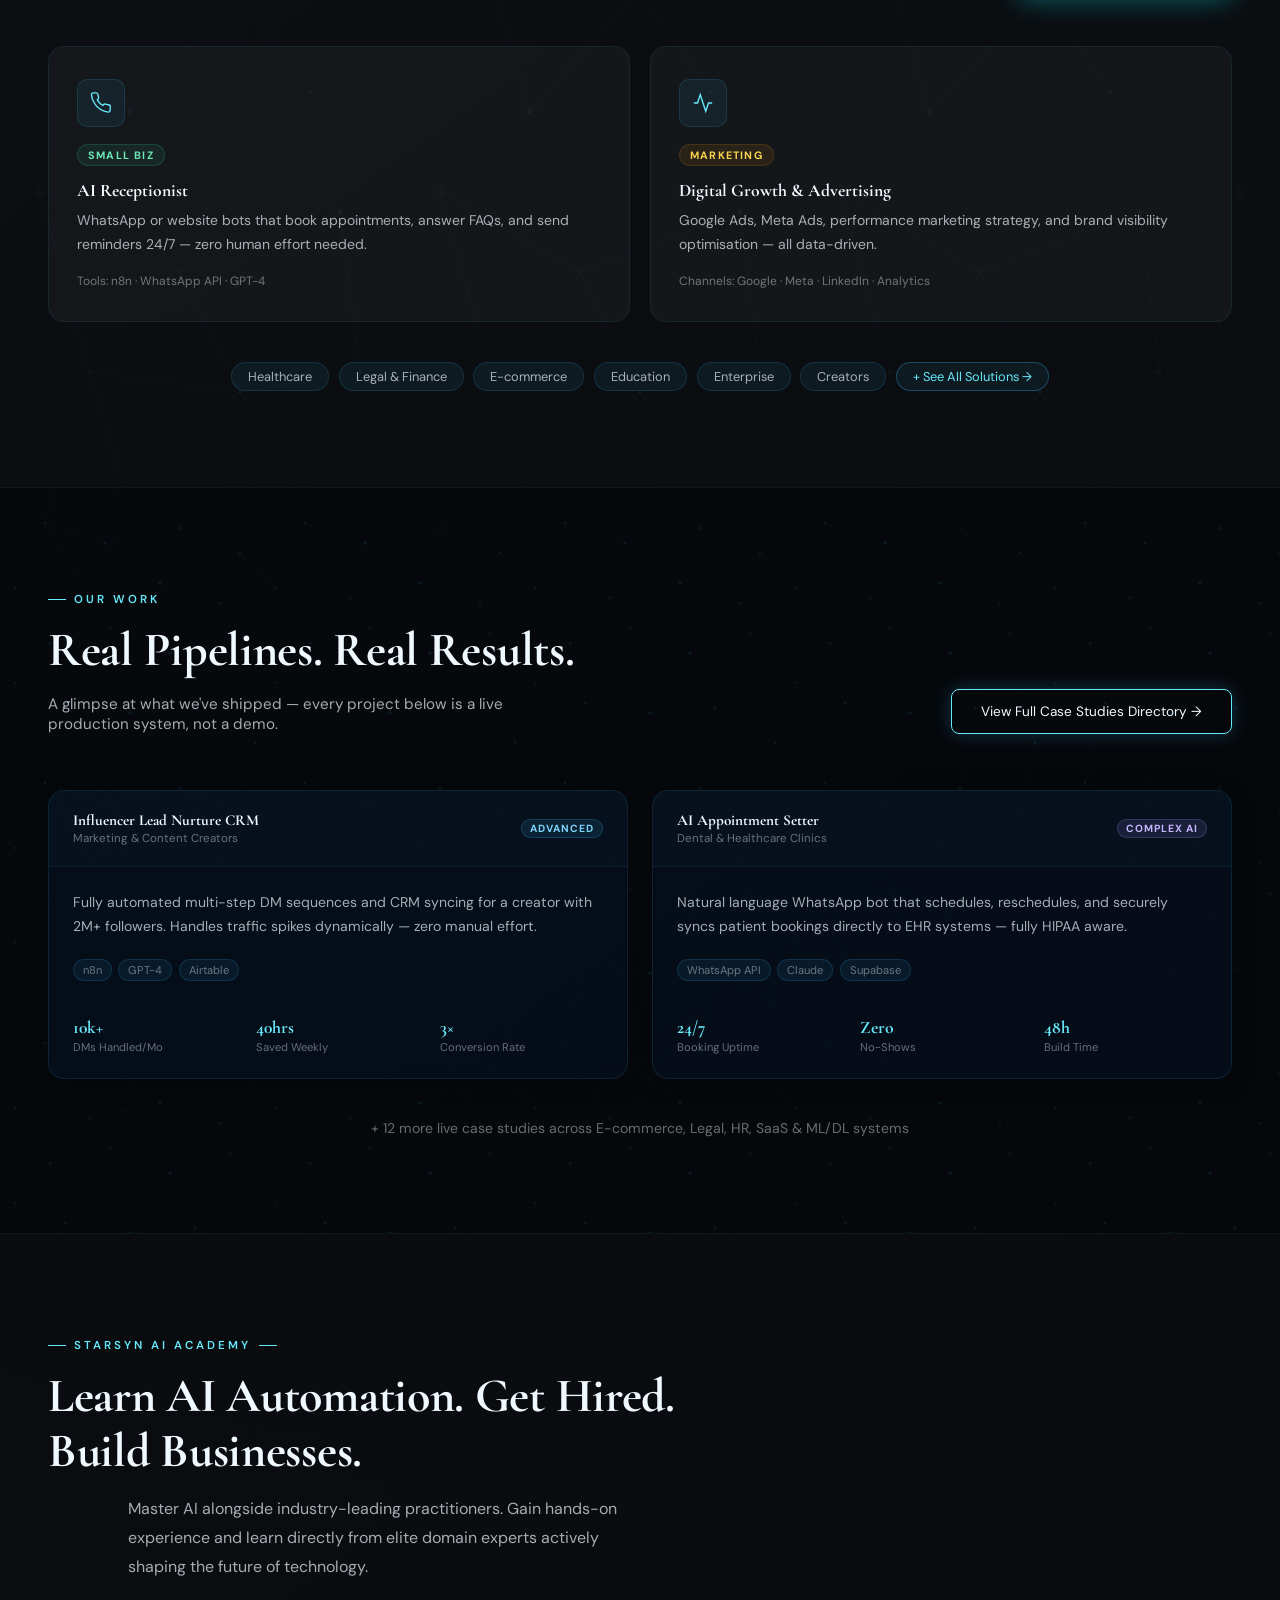
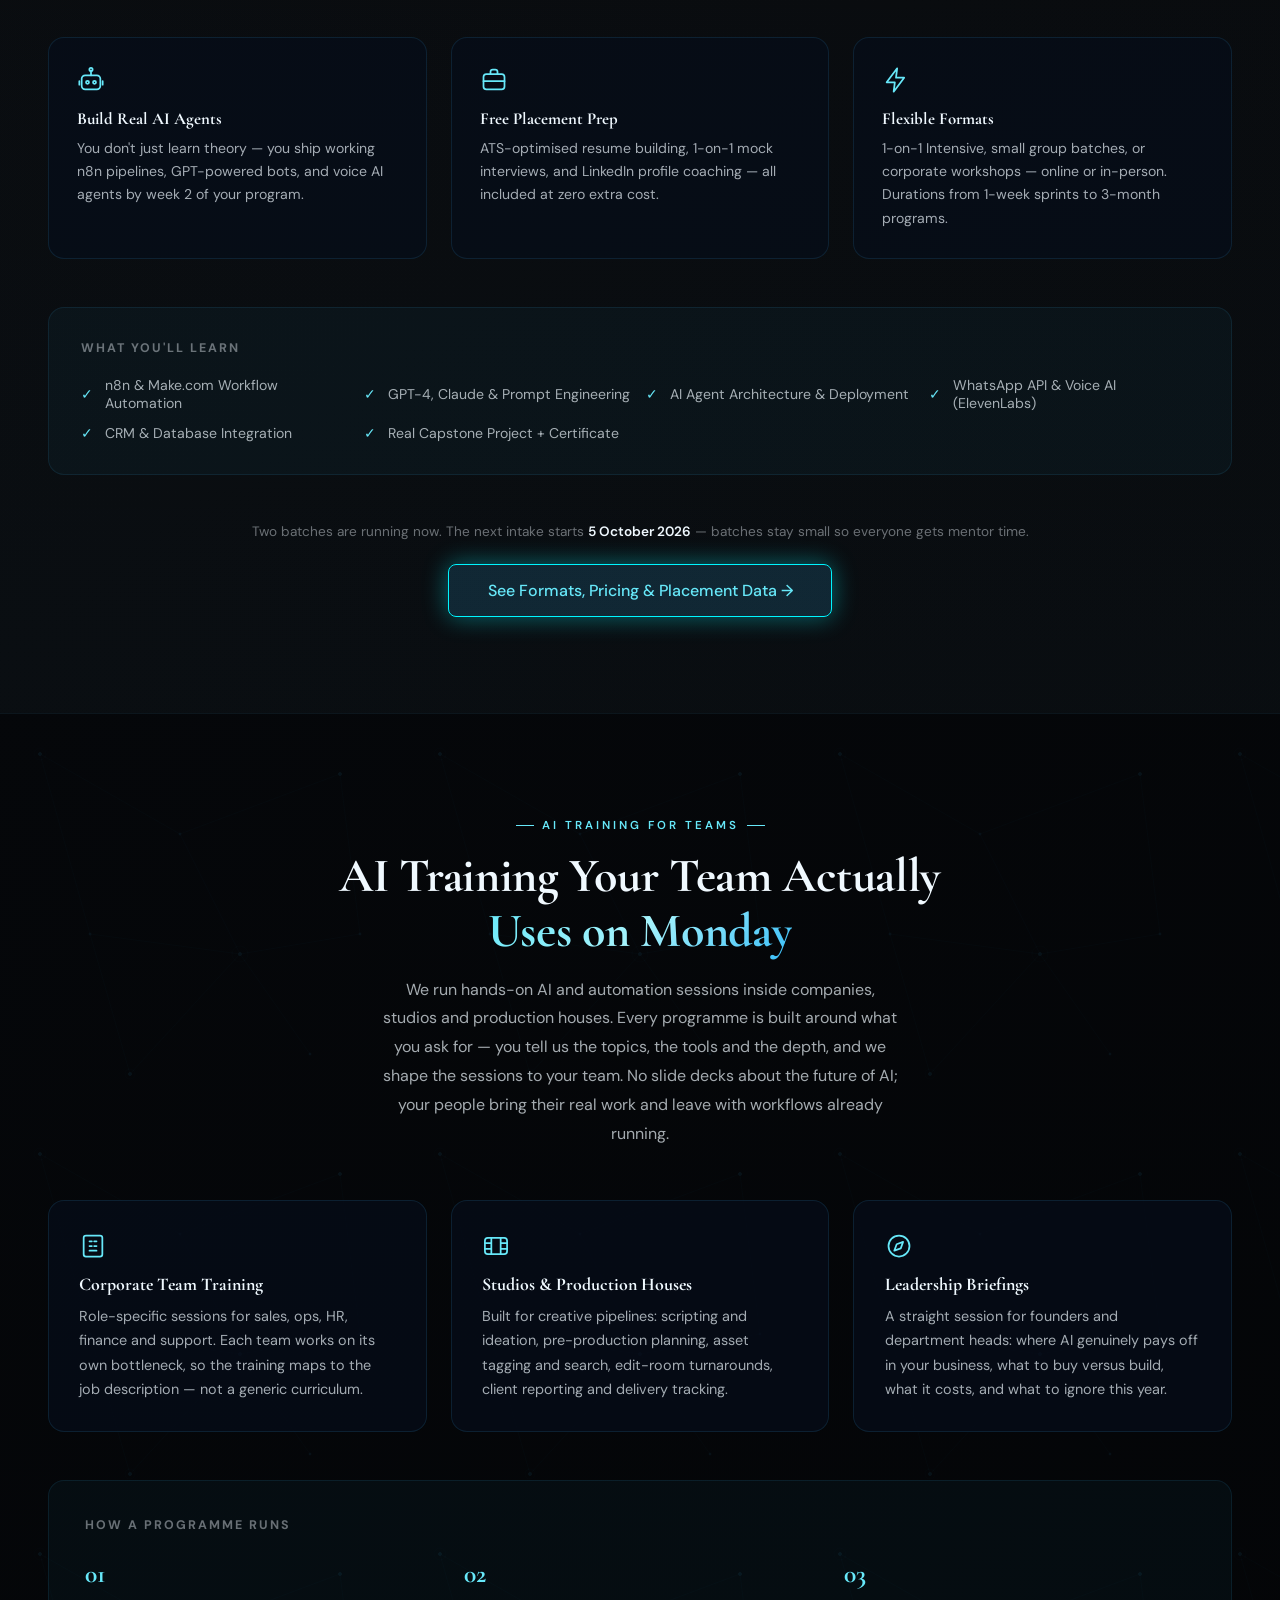
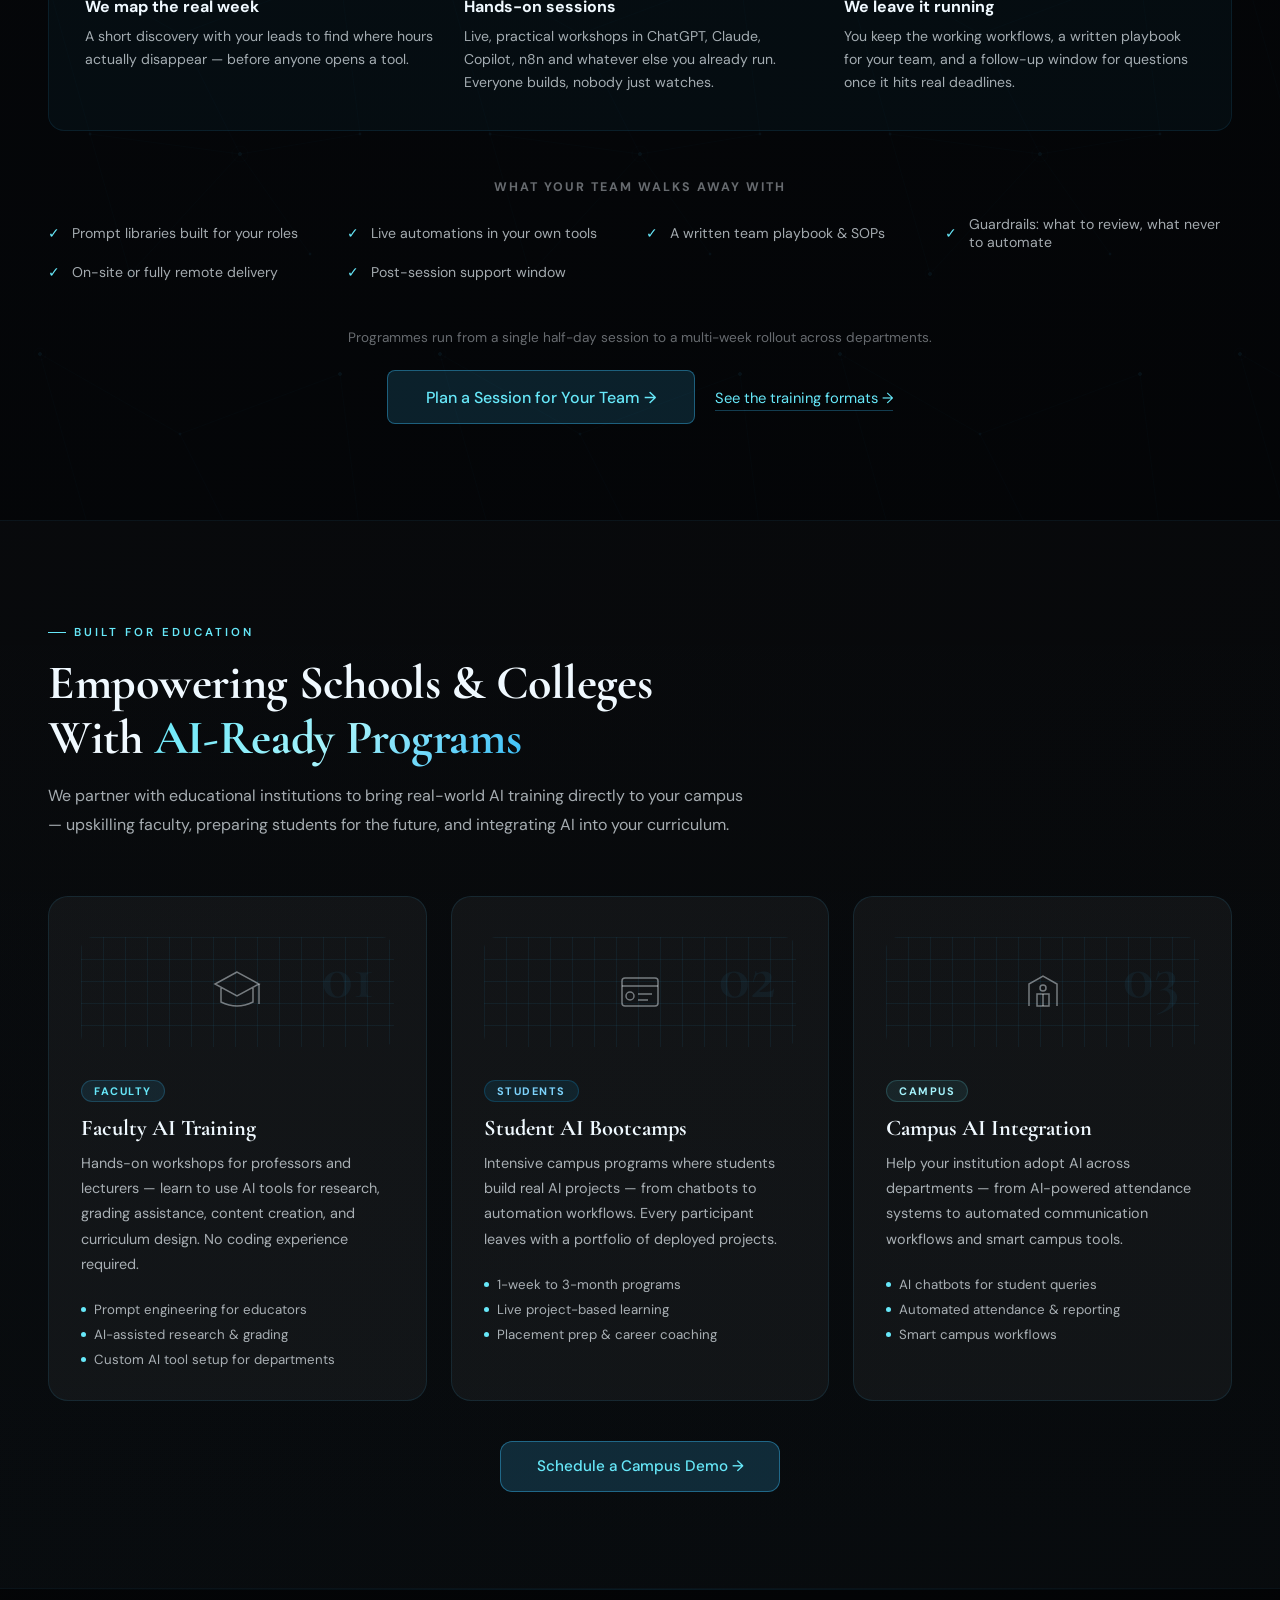
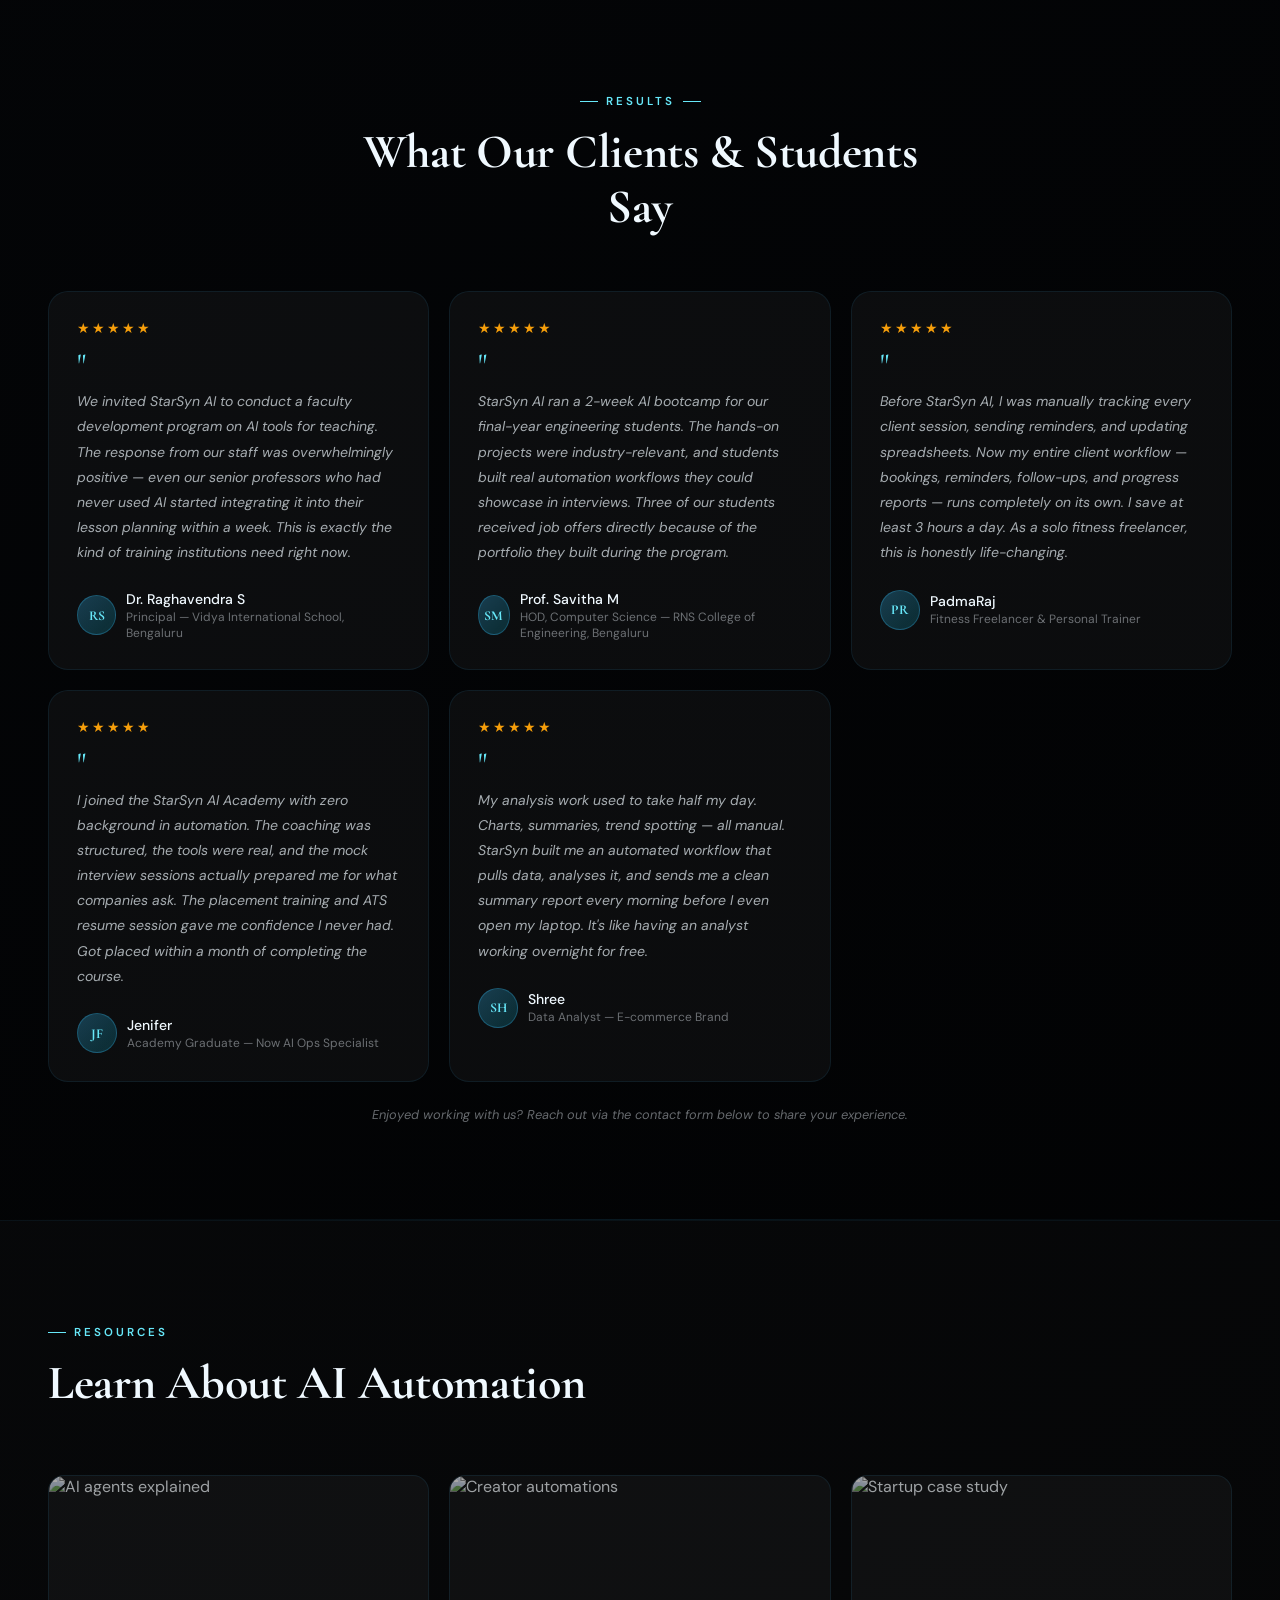
==== commit 9356940a: "Add Academy curriculum brochures, cohort urgency, and a Training process flow Publishes the two acad" ====
--- a/index.html
+++ b/index.html
@@ -141,11 +141,14 @@
 .section-pad { overflow: hidden; }
 .bg-orbs { position:absolute; inset:0; z-index:0; pointer-events:none; opacity:0.55; background-image: url('data:image/svg+xml;utf8,<svg width="400" height="400" xmlns="http://www.w3.org/2000/svg"><g stroke="%2338bdf8" fill="%2338bdf8" opacity="0.12"><circle cx="40" cy="40" r="1.5"/><circle cx="180" cy="120" r="1"/><circle cx="340" cy="60" r="1.5"/><circle cx="90" cy="220" r="1"/><circle cx="240" cy="240" r="1.5"/><circle cx="360" cy="220" r="1"/><circle cx="130" cy="360" r="1.5"/><circle cx="310" cy="340" r="1"/><line x1="40" y1="40" x2="180" y2="120" stroke-width="0.3"/><line x1="180" y1="120" x2="340" y2="60" stroke-width="0.3"/><line x1="180" y1="120" x2="240" y2="240" stroke-width="0.3"/><line x1="40" y1="40" x2="90" y2="220" stroke-width="0.3"/><line x1="90" y1="220" x2="130" y2="360" stroke-width="0.3"/><line x1="90" y1="220" x2="240" y2="240" stroke-width="0.3"/><line x1="240" y1="240" x2="130" y2="360" stroke-width="0.3"/><line x1="240" y1="240" x2="360" y2="220" stroke-width="0.3"/><line x1="240" y1="240" x2="310" y2="340" stroke-width="0.3"/><line x1="340" y1="60" x2="360" y2="220" stroke-width="0.3"/></g><g stroke="%2338bdf8" fill="none" opacity="0.08" stroke-width="0.3"><circle cx="40" cy="40" r="6"/><circle cx="240" cy="240" r="8"/><circle cx="130" cy="360" r="5"/></g></svg>'); background-size: 400px 400px; animation: driftOrbs 30s linear infinite alternate; }
 .bg-streams { position:absolute; inset:0; z-index:0; pointer-events:none; opacity:0.55; background:linear-gradient(180deg, transparent, rgba(56,189,248,0.03), transparent); background-size: 100% 200%; animation: streamFall 10s linear infinite; }
-.bg-radar { position:absolute; inset:0; z-index:0; pointer-events:none; opacity:0.55; background-image: url('data:image/svg+xml;utf8,<svg width="200" height="200" xmlns="http://www.w3.org/2000/svg"><g stroke="%2338bdf8" fill="none" opacity="0.12" stroke-width="0.8"><circle cx="100" cy="100" r="30"/><circle cx="100" cy="100" r="60"/><circle cx="100" cy="100" r="90"/><line x1="100" y1="10" x2="100" y2="190"/><line x1="10" y1="100" x2="190" y2="100"/><line x1="36" y1="36" x2="164" y2="164"/><line x1="164" y1="36" x2="36" y2="164"/></g><g fill="%2338bdf8" opacity="0.2"><circle cx="100" cy="10" r="2.5"/><circle cx="100" cy="190" r="2.5"/><circle cx="10" cy="100" r="2.5"/><circle cx="190" cy="100" r="2.5"/><circle cx="100" cy="40" r="2"/><circle cx="100" cy="160" r="2"/><circle cx="40" cy="100" r="2"/><circle cx="160" cy="100" r="2"/></g></svg>'); background-size: 80px 80px; animation: radarPulse 15s linear infinite; }
+.bg-radar { position:absolute; inset:0; z-index:0; pointer-events:none; overflow:hidden; opacity:0.3; }
+.bg-radar::before { content:''; position:absolute; inset:-18%; background-image: url('data:image/svg+xml;utf8,<svg width="260" height="260" xmlns="http://www.w3.org/2000/svg"><g stroke="%2338bdf8" stroke-width="0.5" opacity="0.16"><line x1="20" y1="30" x2="80" y2="15"/><line x1="80" y1="15" x2="140" y2="40"/><line x1="140" y1="40" x2="200" y2="20"/><line x1="200" y1="20" x2="245" y2="70"/><line x1="20" y1="30" x2="35" y2="90"/><line x1="80" y1="15" x2="100" y2="100"/><line x1="140" y1="40" x2="165" y2="95"/><line x1="200" y1="20" x2="225" y2="130"/><line x1="35" y1="90" x2="100" y2="100"/><line x1="100" y1="100" x2="165" y2="95"/><line x1="165" y1="95" x2="225" y2="130"/><line x1="35" y1="90" x2="15" y2="170"/><line x1="100" y1="100" x2="75" y2="190"/><line x1="165" y1="95" x2="150" y2="175"/><line x1="225" y1="130" x2="210" y2="200"/><line x1="15" y1="170" x2="75" y2="190"/><line x1="75" y1="190" x2="150" y2="175"/><line x1="150" y1="175" x2="210" y2="200"/><line x1="210" y1="200" x2="245" y2="235"/><line x1="15" y1="170" x2="60" y2="245"/><line x1="75" y1="190" x2="130" y2="230"/><line x1="150" y1="175" x2="190" y2="250"/><line x1="60" y1="245" x2="130" y2="230"/><line x1="130" y1="230" x2="190" y2="250"/></g><g fill="%2338bdf8" opacity="0.24"><circle cx="20" cy="30" r="1.5"/><circle cx="80" cy="15" r="1.5"/><circle cx="140" cy="40" r="2"/><circle cx="200" cy="20" r="1.5"/><circle cx="245" cy="70" r="1.5"/><circle cx="35" cy="90" r="1.5"/><circle cx="100" cy="100" r="2"/><circle cx="165" cy="95" r="1.5"/><circle cx="225" cy="130" r="1.5"/><circle cx="15" cy="170" r="1.5"/><circle cx="75" cy="190" r="2"/><circle cx="150" cy="175" r="1.5"/><circle cx="210" cy="200" r="1.5"/><circle cx="245" cy="235" r="1.5"/><circle cx="60" cy="245" r="1.5"/><circle cx="130" cy="230" r="2"/><circle cx="190" cy="250" r="1.5"/></g></svg>'); background-size: 260px 260px; animation: neuronDrift 130s ease-in-out infinite alternate; will-change: transform; }
+
 
 @keyframes driftOrbs { 0% { transform: scale(1) translateY(0); } 100% { transform: scale(1.1) translateY(-60px); } }
 @keyframes streamFall { 0% { background-position: 0 -100%; } 100% { background-position: 0 200%; } }
-@keyframes radarPulse { 0% { background-size: 30px 30px; opacity: 0; } 50% { opacity: 1; } 100% { background-size: 200px 200px; opacity: 0; } }
+@keyframes neuronDrift { from { transform: translate3d(0,0,0) scale(1); } to { transform: translate3d(-56px,-42px,0) scale(1.18); } }
+@media (prefers-reduced-motion: reduce) { .bg-radar::before { animation: none; } }
 
 /* PORTFOLIO HOVER OVERLAY */
 .pcard, .ml-pcard { position: relative; overflow: hidden; cursor: pointer; }
@@ -2712,51 +2715,15 @@
 <script>
 /*
   ╔══════════════════════════════════════════════════════════════╗
-  ║  STARSYN AI — SUPABASE SETUP (run this SQL once)           ║
-  ║  Go to: supabase.com/dashboard/project/xgbgpguneoywbexhdvpx ║
-  ║  → SQL Editor → New Query → Paste all below → Run           ║
-  ╠══════════════════════════════════════════════════════════════╣
+  ║  STARSYN AI — SUPABASE SETUP                                 ║
   ║                                                              ║
-  ║  create table if not exists contacts (                       ║
-  ║    id uuid default gen_random_uuid() primary key,            ║
-  ║    first_name text, last_name text, email text,              ║
-  ║    phone text, interest text, message text,                  ║
-  ║    user_email text, created_at timestamptz                   ║
-  ║  );                                                          ║
+  ║  The schema lives in ONE place: supabase-setup.sql in the     ║
+  ║  project root. Paste that whole file into the SQL Editor at  ║
+  ║  supabase.com/dashboard/project/xgbgpguneoywbexhdvpx         ║
+  ║  → SQL Editor → New Query → Run. Safe to run more than once. ║
   ║                                                              ║
-  ║  create table if not exists newsletter_subscribers (         ║
-  ║    id uuid default gen_random_uuid() primary key,            ║
-  ║    email text, source text, created_at timestamptz           ║
-  ║  );                                                          ║
-  ║                                                              ║
-  ║  create table if not exists visitors (                       ║
-  ║    id uuid default gen_random_uuid() primary key,            ║
-  ║    email text, name text, event text,                        ║
-  ║    created_at timestamptz                                    ║
-  ║  );                                                          ║
-  ║                                                              ║
-  ║  create table if not exists page_visits (                    ║
-  ║    id uuid default gen_random_uuid() primary key,            ║
-  ║    referrer text, url text, user_agent text,                 ║
-  ║    created_at timestamptz                                    ║
-  ║  );                                                          ║
-  ║                                                              ║
-  ║  -- Enable inserts from your website (public anon key):      ║
-  ║  alter table contacts enable row level security;             ║
-  ║  alter table newsletter_subscribers enable row level         ║
-  ║    security;                                                  ║
-  ║  alter table visitors enable row level security;             ║
-  ║  alter table page_visits enable row level security;          ║
-  ║                                                              ║
-  ║  create policy "allow_insert" on contacts                    ║
-  ║    for insert with check (true);                             ║
-  ║  create policy "allow_insert" on newsletter_subscribers      ║
-  ║    for insert with check (true);                             ║
-  ║  create policy "allow_insert" on visitors                    ║
-  ║    for insert with check (true);                             ║
-  ║  create policy "allow_insert" on page_visits                 ║
-  ║    for insert with check (true);                             ║
-  ║                                                              ║
+  ║  Do not copy schema into this comment again — a second copy  ║
+  ║  drifts out of date and creates wrong-shaped tables.         ║
   ╚══════════════════════════════════════════════════════════════╝
 */
 // =============================================
